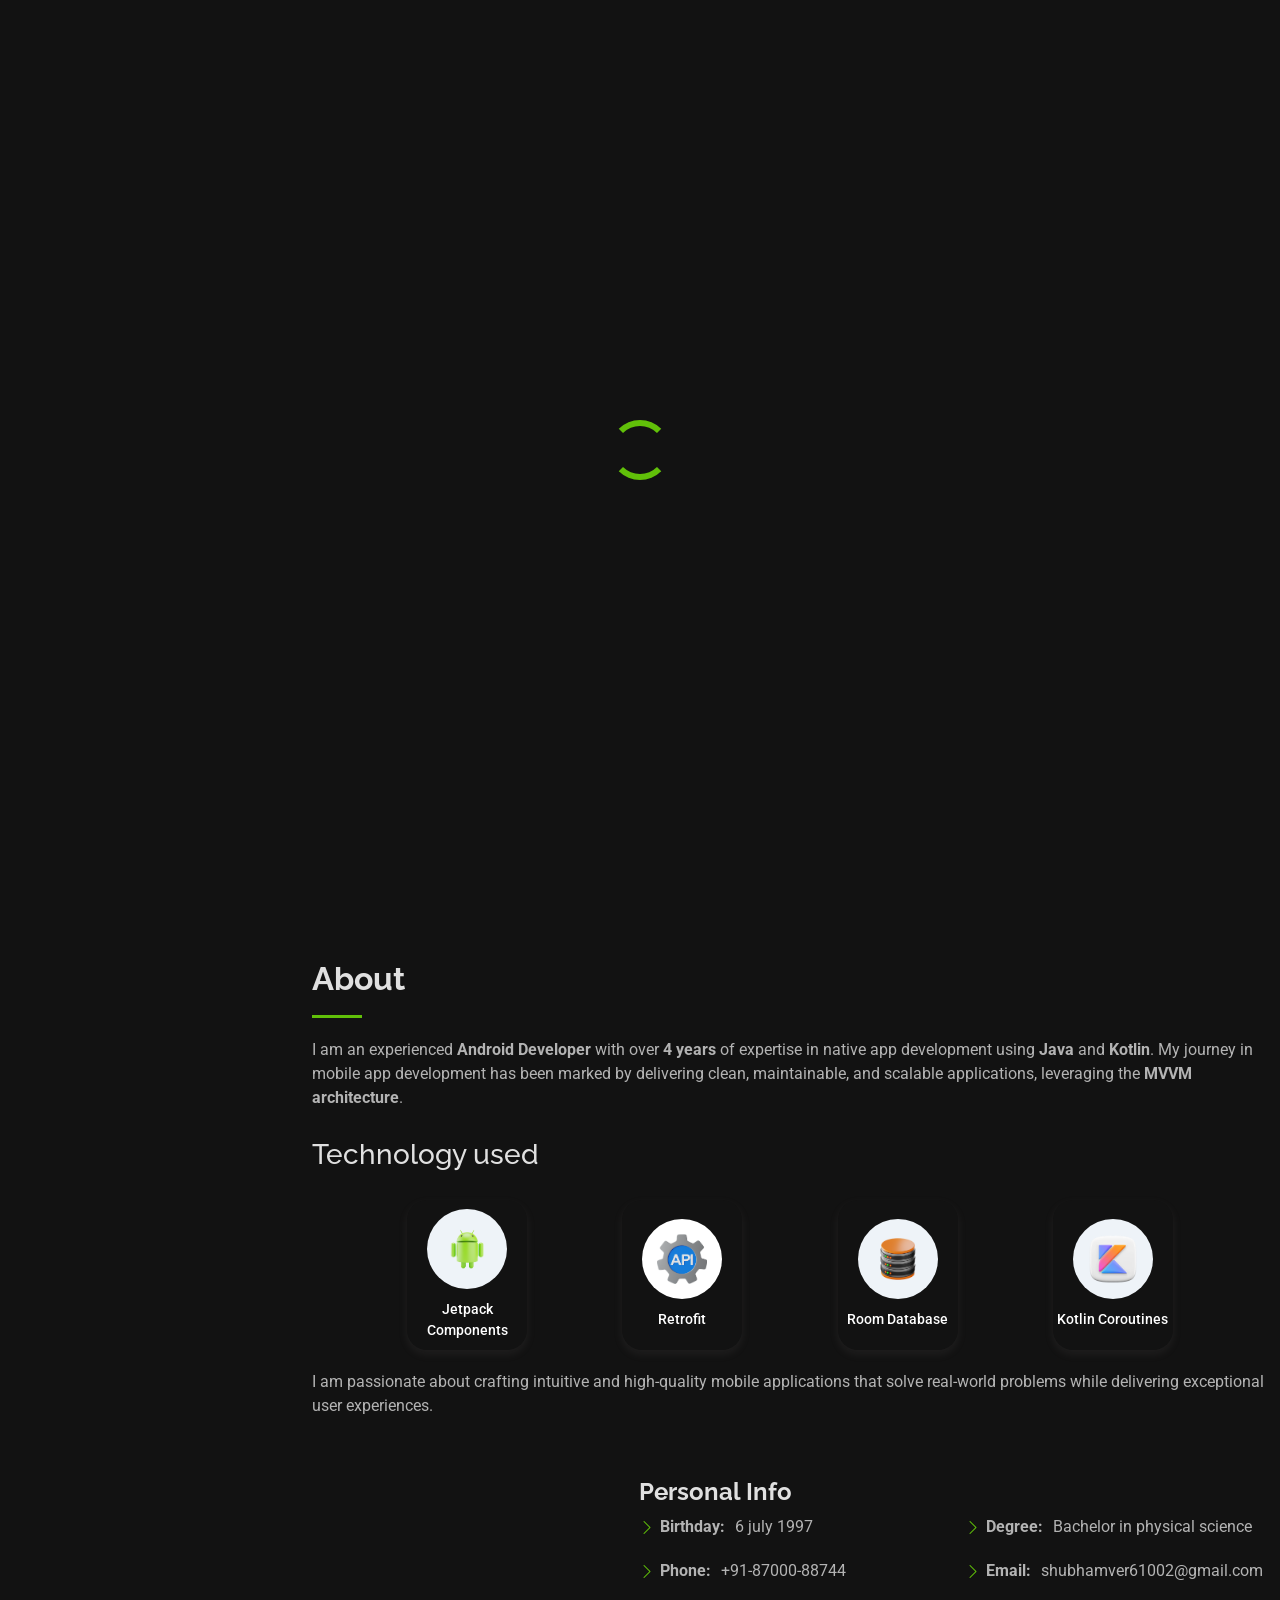
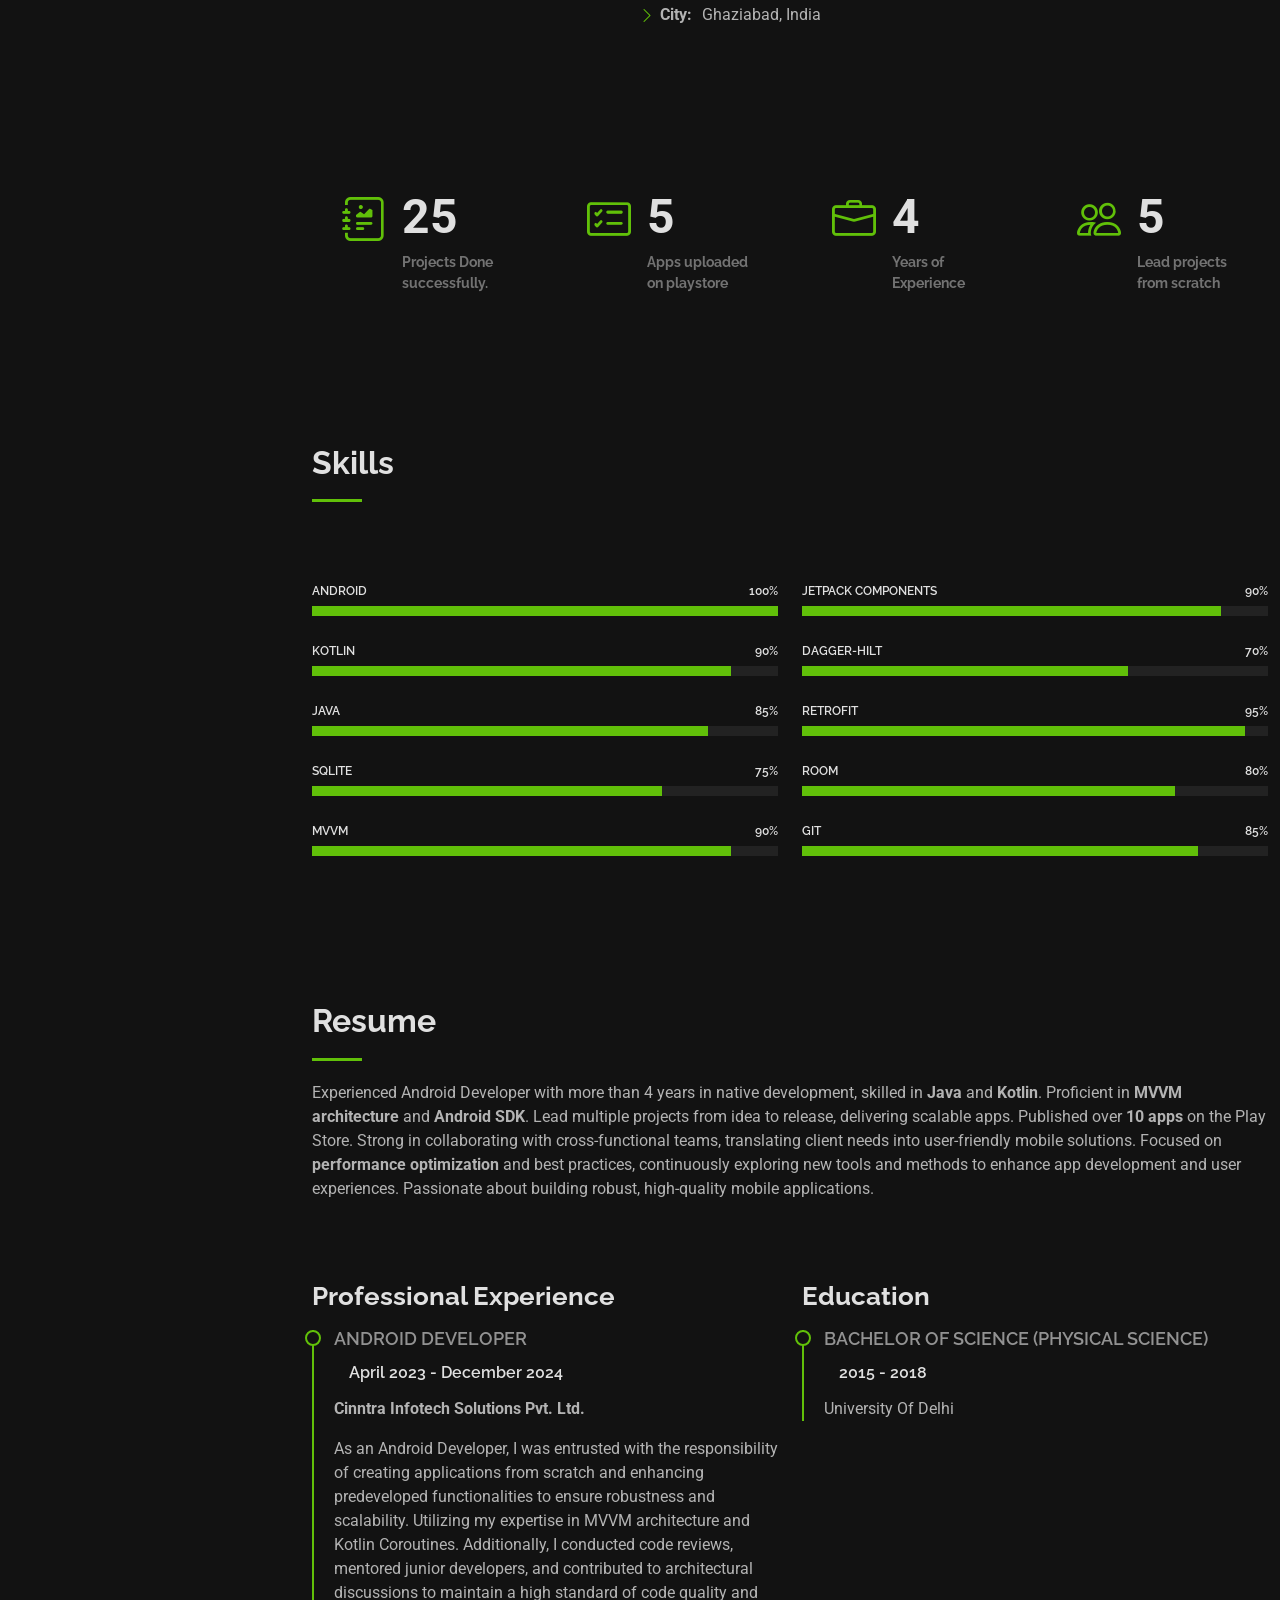
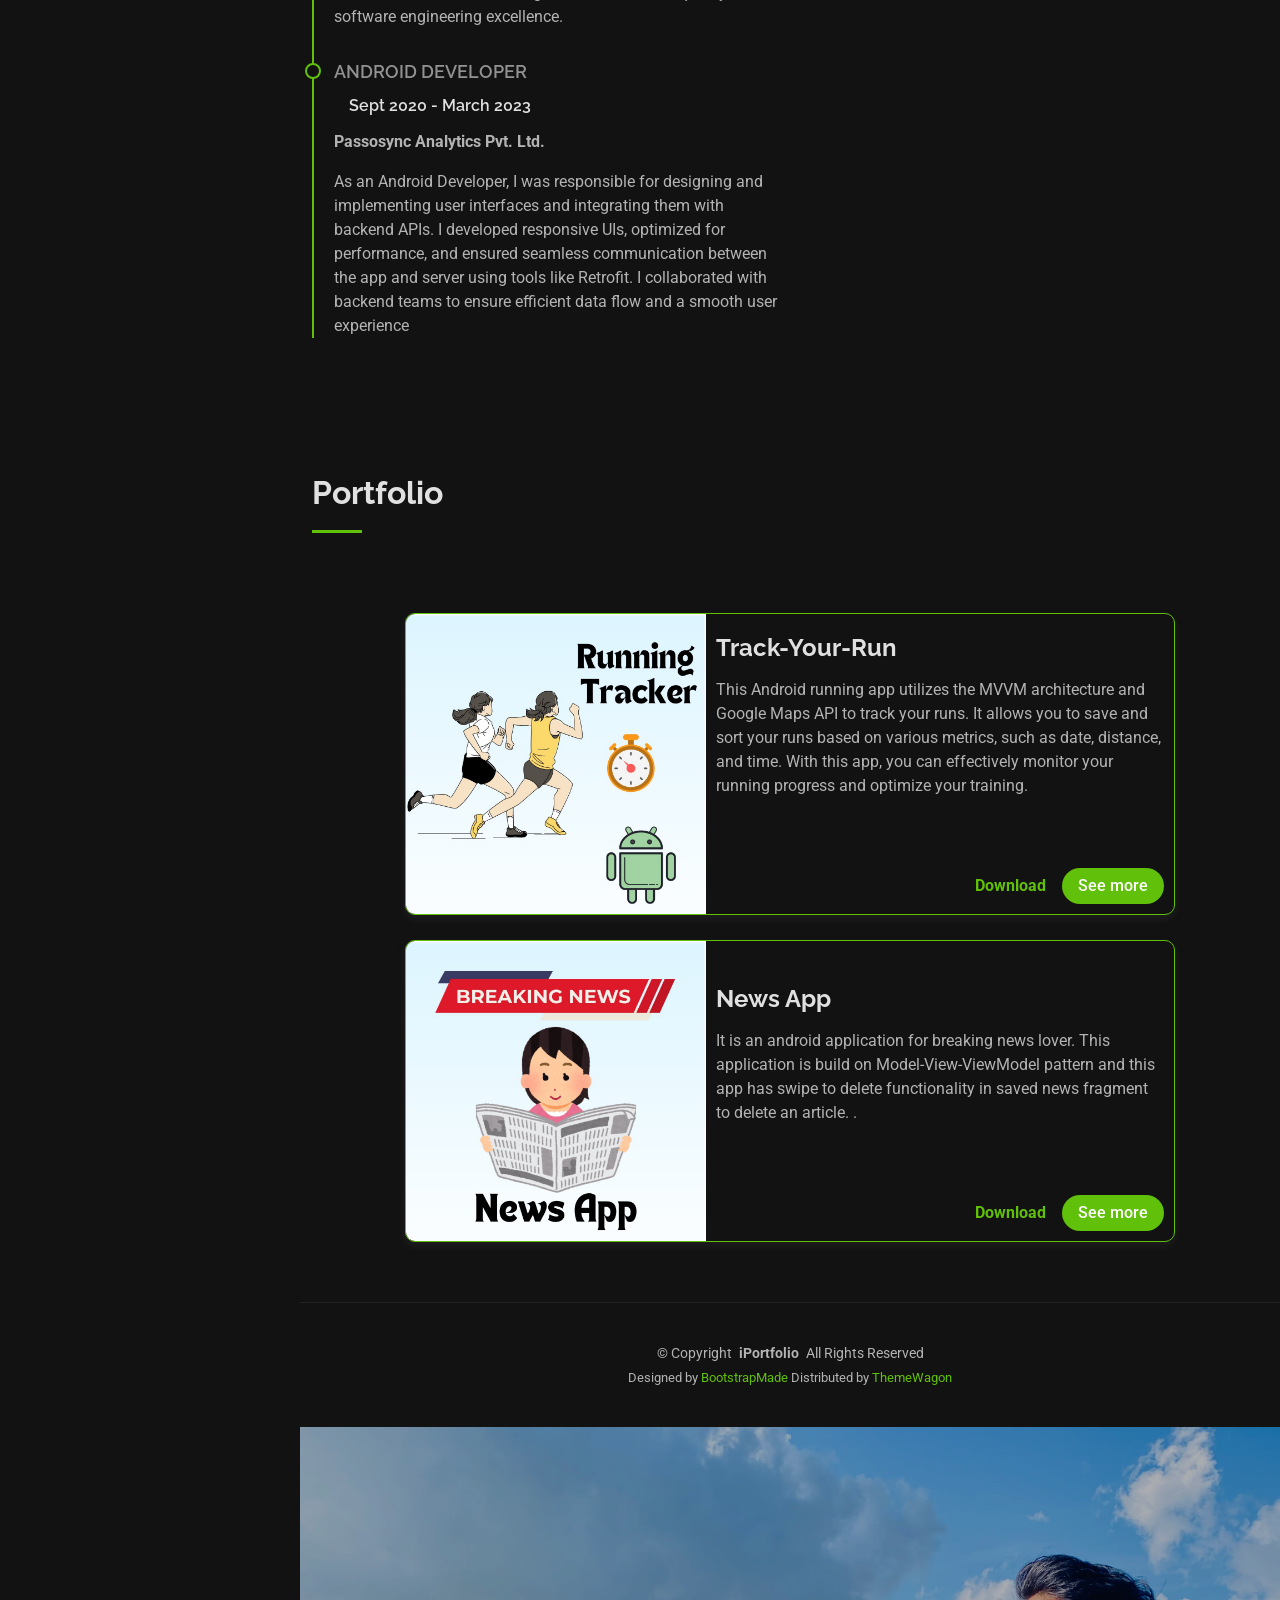
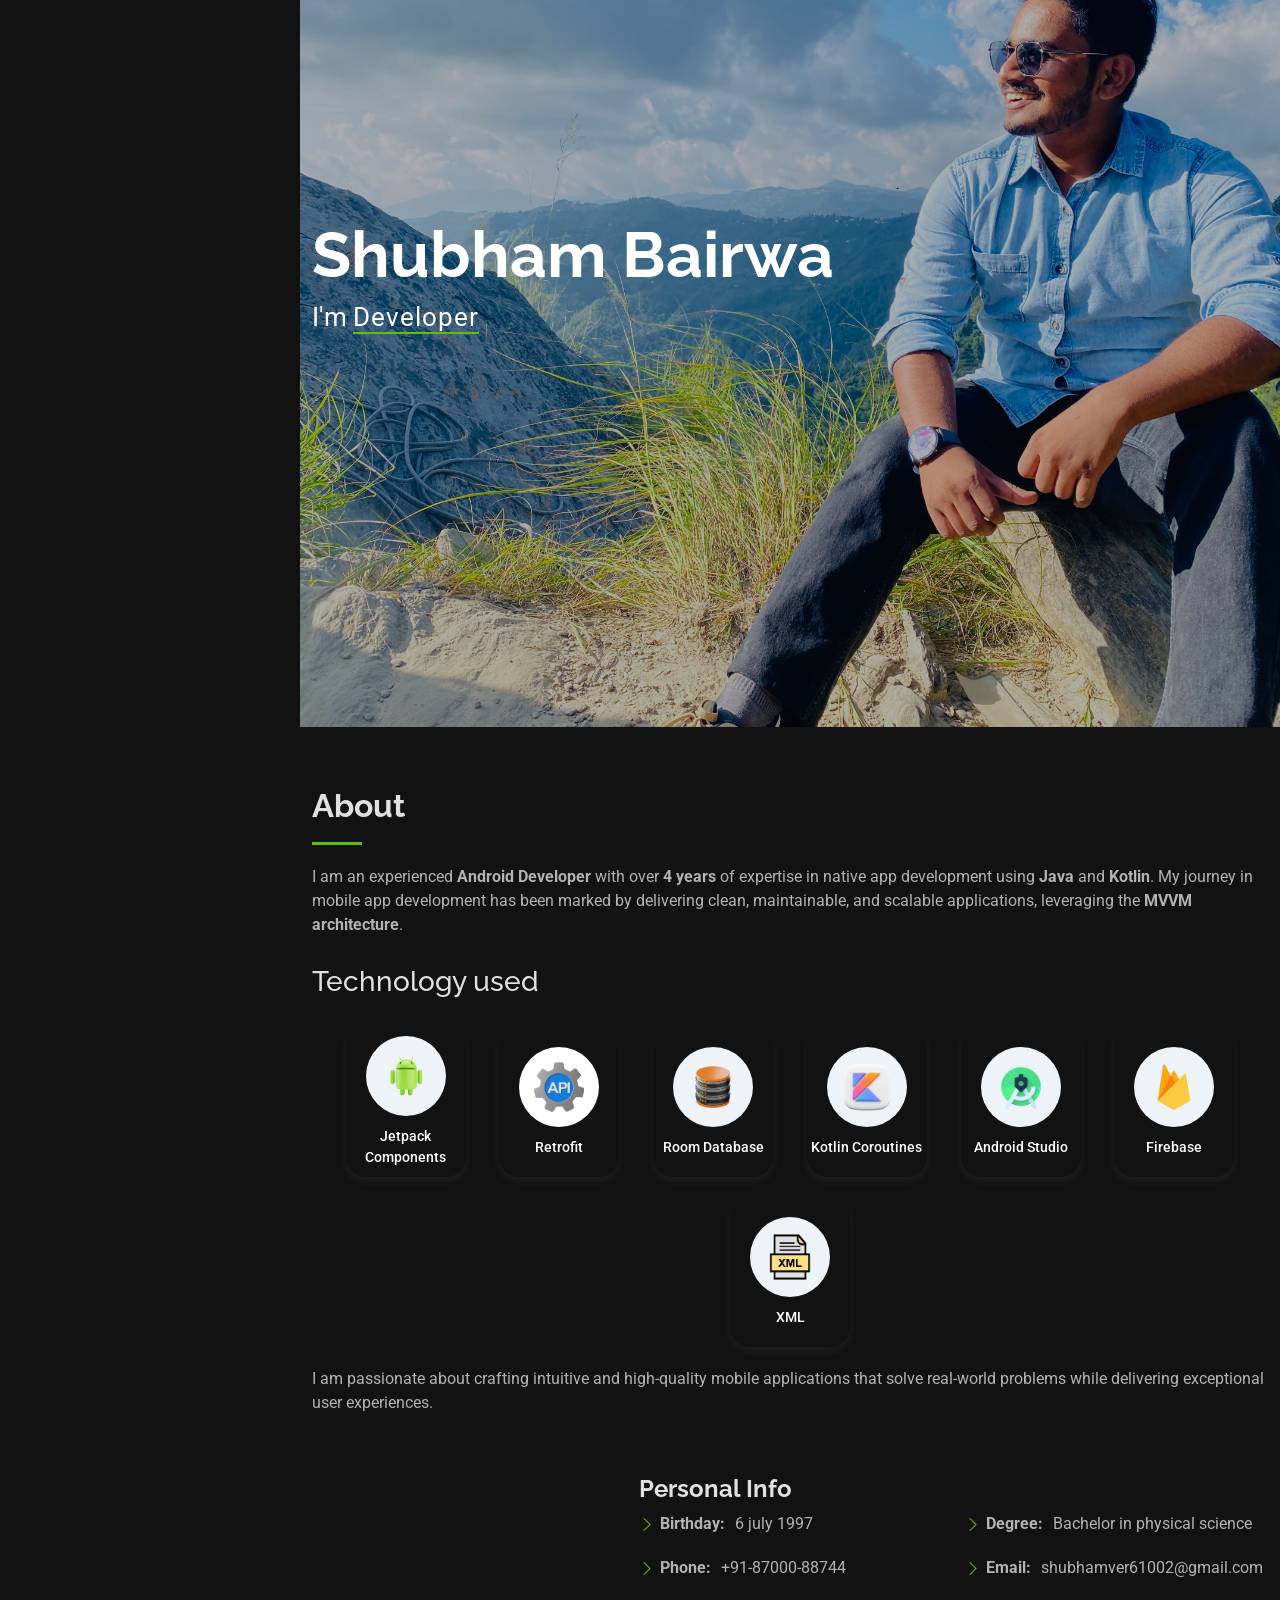
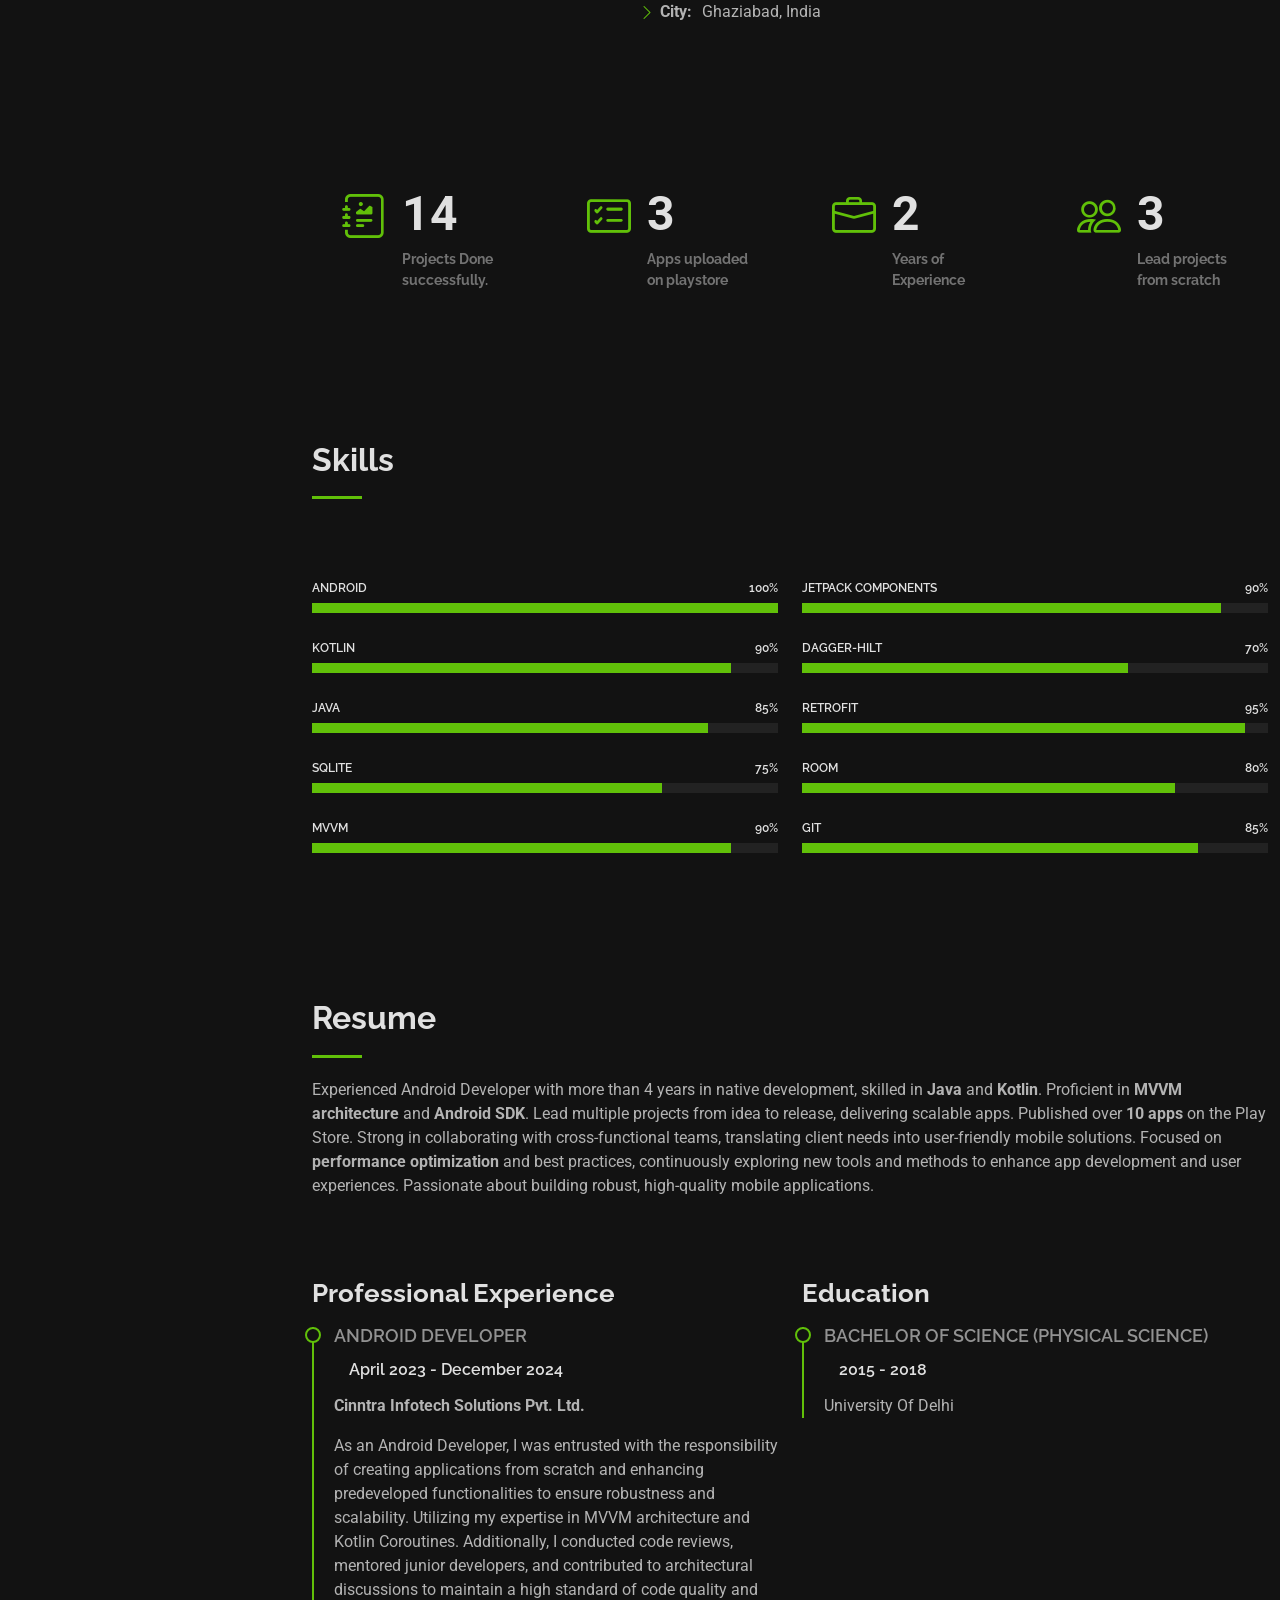
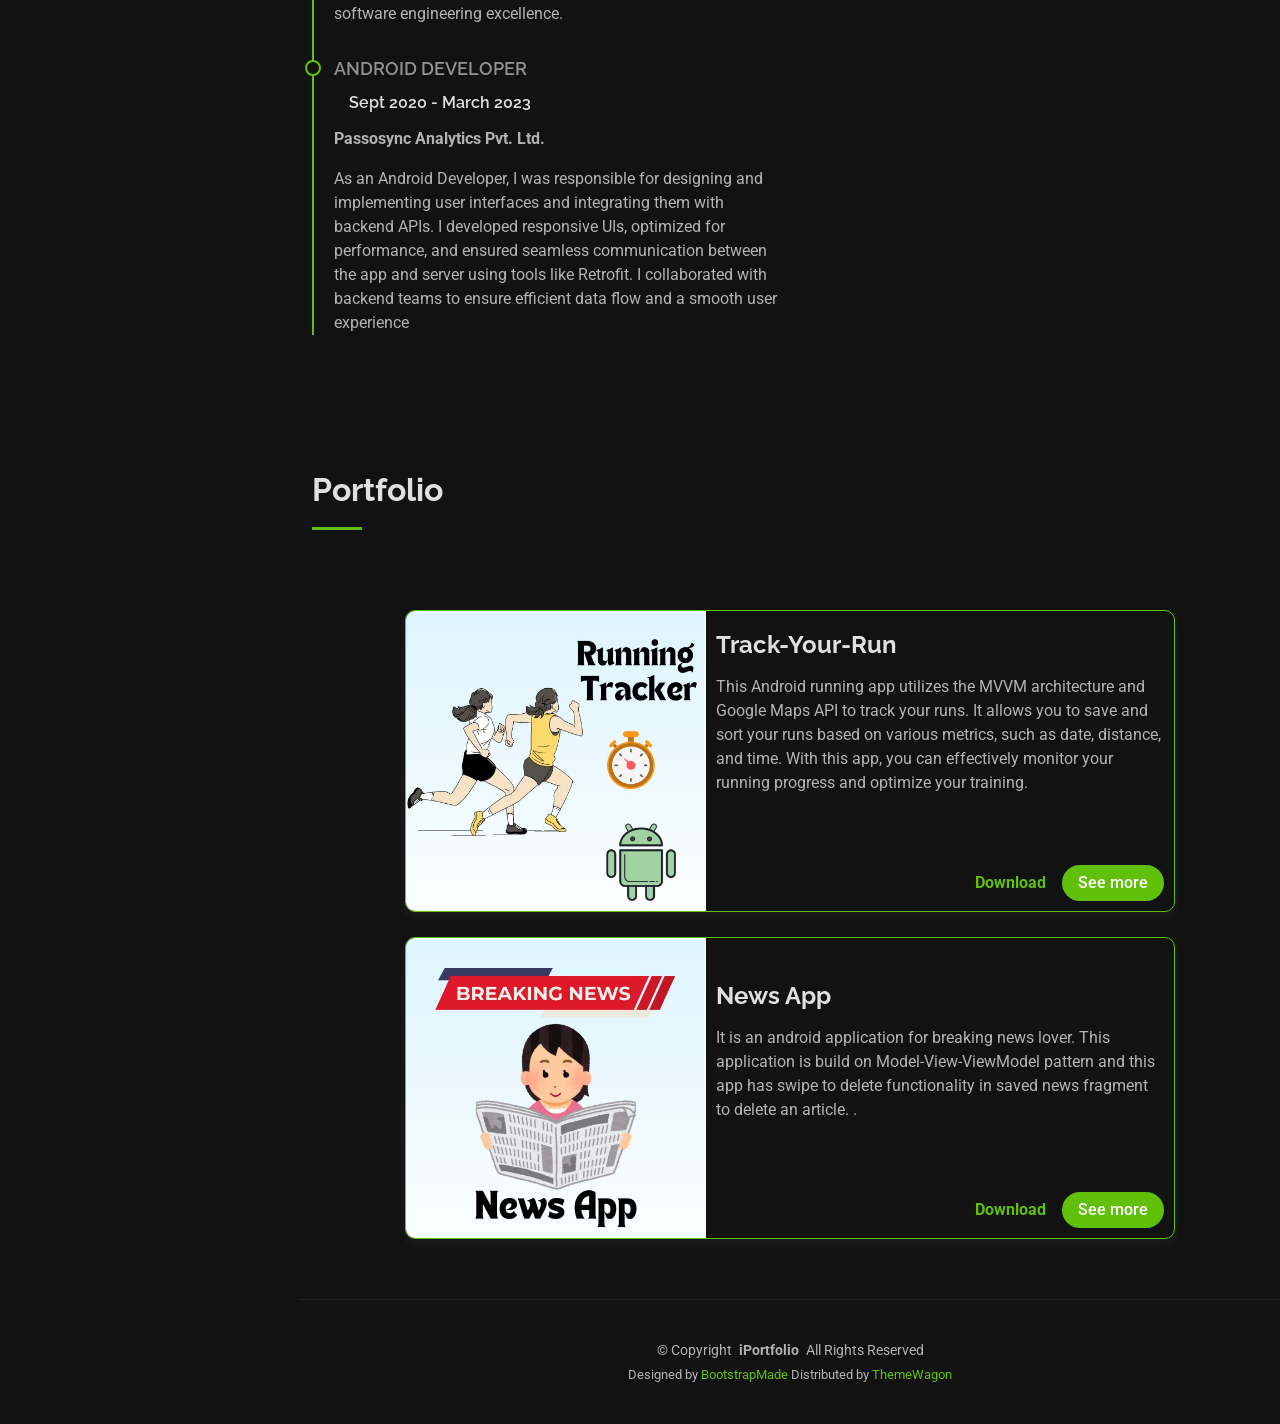
==== index.html @ c5e3d054 "Merge branch 'master' of https://github.com/shubhbairwa/shubh_bairwa_portfolio" ====
<!DOCTYPE html>
<html lang="en">

<head>
  <meta charset="utf-8">
  <meta content="width=device-width, initial-scale=1.0" name="viewport">
  <title>Portfolio-shubhbairwa</title>
  <meta content="" name="description">
  <meta content="" name="keywords">

  <!-- Favicons -->
  <link href="assets/img/favicon.png" rel="icon">
  <link href="assets/img/apple-touch-icon.png" rel="apple-touch-icon">

  <!-- Fonts -->
  <link href="https://fonts.googleapis.com" rel="preconnect">
  <link href="https://fonts.gstatic.com" rel="preconnect" crossorigin>
  <link href="https://fonts.googleapis.com/css2?family=Roboto:ital,wght@0,100;0,300;0,400;0,500;0,700;0,900;1,100;1,300;1,400;1,500;1,700;1,900&family=Poppins:ital,wght@0,100;0,200;0,300;0,400;0,500;0,600;0,700;0,800;0,900;1,100;1,200;1,300;1,400;1,500;1,600;1,700;1,800;1,900&family=Raleway:ital,wght@0,100;0,200;0,300;0,400;0,500;0,600;0,700;0,800;0,900;1,100;1,200;1,300;1,400;1,500;1,600;1,700;1,800;1,900&display=swap" rel="stylesheet">
  <link rel="stylesheet" href="https://cdnjs.cloudflare.com/ajax/libs/font-awesome/6.7.2/css/all.min.css" integrity="sha512-Evv84Mr4kqVGRNSgIGL/F/aIDqQb7xQ2vcrdIwxfjThSH8CSR7PBEakCr51Ck+w+/U6swU2Im1vVX0SVk9ABhg==" crossorigin="anonymous" referrerpolicy="no-referrer" />
  <link rel="stylesheet" href="https://cdnjs.cloudflare.com/ajax/libs/remixicon/4.6.0/remixicon.css" integrity="sha512-kJlvECunwXftkPwyvHbclArO8wszgBGisiLeuDFwNM8ws+wKIw0sv1os3ClWZOcrEB2eRXULYUsm8OVRGJKwGA==" crossorigin="anonymous" referrerpolicy="no-referrer" />

  <!-- Vendor CSS Files -->
  <link href="assets/vendor/bootstrap/css/bootstrap.min.css" rel="stylesheet">
  <link href="assets/vendor/bootstrap-icons/bootstrap-icons.css" rel="stylesheet">
  <link href="assets/vendor/aos/aos.css" rel="stylesheet">
  <link href="assets/vendor/glightbox/css/glightbox.min.css" rel="stylesheet">
  <link href="assets/vendor/swiper/swiper-bundle.min.css" rel="stylesheet">

  <!-- Main CSS File -->
  <link href="assets/css/main.css" rel="stylesheet">

  <!-- =======================================================
  * Template Name: iPortfolio
  * Template URL: https://bootstrapmade.com/iportfolio-bootstrap-portfolio-websites-template/
  * Updated: Jun 29 2024 with Bootstrap v5.3.3
  * Author: BootstrapMade.com
  * License: https://bootstrapmade.com/license/
  ======================================================== -->
</head>

<body class="index-page">

  <header id="header" class="header dark-background d-flex flex-column">
    <i class="header-toggle d-xl-none bi bi-list"></i>

    <div class="profile-img">
      <img src="assets/img/my-profile-img.jpg" alt="" class="img-fluid rounded-circle">
    </div>

    <a href="index.html" class="logo d-flex align-items-center justify-content-center">
      <!-- Uncomment the line below if you also wish to use an image logo -->
      <!-- <img src="assets/img/logo.png" alt=""> -->
      <h1 class="sitename">Shubham Bairwa</h1>
    </a>

    <div class="social-links text-center">
    
      <a href="https://www.facebook.com/Bairwashubh/" target="_blank" class="facebook"><i class="bi bi-facebook"></i></a>
      <a href="https://www.instagram.com/bairwa_shubh/" target="_blank" class="instagram"><i class="bi bi-instagram"></i></a>
      <a href="https://github.com/shubhbairwa" target="_blank"><i class="bi bi-github"></i></a>
      <a href="https://www.linkedin.com/in/shubham-bairwa-0296b2171/" target="_blank" class="linkedin"><i class="bi bi-linkedin"></i></a>
    </div>

    <nav id="navmenu" class="navmenu">
      <ul>
        <li><a href="#hero" class="active"><i class="bi bi-house navicon"></i>Home</a></li>
        <li><a href="#about"><i class="bi bi-person navicon"></i> About</a></li>
        <li><a href="#resume"><i class="bi bi-file-earmark-text navicon"></i> Resume</a></li>
        <li><a href="#portfolio"><i class="bi bi-briefcase navicon"></i> Portfolio</a></li>
       
        <!-- <li><a href="#contact"><i class="bi bi-envelope navicon"></i> Contact</a></li> -->
      </ul>
    </nav>

  </header>

  <main class="main">

    <!-- Hero Section -->
    <section id="hero" class="hero section dark-background">

      <img src="assets/img/hero-bg.jpg" alt="" data-aos="fade-in" class="">

      <div class="container" data-aos="fade-up" data-aos-delay="100">
        <h2>Shubham Bairwa</h2>
         <p>I'm <span class="typed" data-typed-items="an Android Developer, a Content Creator">Developer</span><span class="typed-cursor typed-cursor--blink" aria-hidden="true"></span><span class="typed-cursor typed-cursor--blink" aria-hidden="true"></span></p>
      </div>

    </section>
    <!-- /Hero Section -->

    <!-- Download button -->
     <div id="download-btn">
      <button>
        <a href="./assets/file/shubham_bairwa .docx" download><i class="ri-file-download-line download-icon"></i>Download CV</a>
      </button>
     </div>
      <!-- /Download button -->
   
     
    <!-- About Section -->
    <section id="about" class="about section">

      <!-- Section Title -->
      <div class="container section-title" data-aos="fade-up">
        <h2>About</h2>
        <p>
          I am an experienced <strong>Android Developer</strong> with over <strong>4 years</strong> of expertise in native app development using <strong>Java</strong> and <strong>Kotlin</strong>. My journey in mobile app development has been marked by delivering clean, maintainable, and scalable applications, leveraging the <strong>MVVM architecture</strong>.
        </p>
        <!-- <p>
          Throughout my career, I have:
          <ul>
            <li>Worked on <strong>20+ projects</strong> and led multiple projects from concept to release.</li>
            <li>Published <strong>10+ apps</strong> on the Google Play Store.</li>
            <li>Focused on <strong>performance optimization</strong> and best practices like:
              <ul>
                <li><strong>Singleton Pattern</strong> and <strong>Factory Design Pattern</strong>.</li>
                <li><strong>Dependency Injection</strong> for modular and testable code.</li>
              </ul>
            </li>
          </ul>
        </p> -->
        <p>
          <h3>Technology used</h3>
          <div class="tech-container" >
            <div class="tech-card">
              <div class="tech-icon">
                <img src="./assets/img/android.png" alt="Technology Logo" />
              </div>
              <p>Jetpack Components</p>
              <!-- <p>ViewBinding, Navigation Component, and Dagger Hilt</p> -->
            </div>
            <div class="tech-card">
              <div class="tech-icon white-col">
                <img src="./assets/img/api.png" alt="Technology Logo" />
              </div>
              <p>Retrofit</p>
            </div>
            <div  class="tech-card">
              <div class="tech-icon ">
                <img src="./assets/img/database.png" alt="Technology Logo" />
              </div>
              <p>Room Database</p>
            </div>
            <div class="tech-card">
              <div class="tech-icon">
                <img src="./assets/img/kotlin.png" alt="Technology Logo" />
              </div>
              <p>Kotlin Coroutines</p>
            </div>
          </div>
          <!-- <ul>
            <li><strong>Jetpack Components</strong>: ViewBinding, Navigation Component, and Dagger Hilt.</li>
            <li><strong>Retrofit</strong>: For efficient network operations.</li>
            <li><strong>Room Database</strong> and <strong>SharedPreferences</strong>: For secure and reliable local data storage.</li>
            <li><strong>Kotlin Coroutines</strong>: For asynchronous programming, ensuring smooth and responsive user experiences.</li>
          </ul> -->
        </p>
        <p>
          I am passionate about crafting intuitive and high-quality mobile applications that solve real-world problems while delivering exceptional user experiences.
        </p>
      </div>
      <!-- End Section Title -->

      <div class="container" data-aos="fade-up" data-aos-delay="100">

        <div class="row gy-4 justify-content-center">
          <div class="col-lg-4">
            <img src="assets/img/close-up-image-programer-working-his-desk-office.jpg" class="img-fluid" alt="">
          </div>
          <div class="col-lg-8 content">
            <h2>Personal Info</h2>
            
            <div class="row">
              <div class="col-lg-6">
                <ul>
                  <li><i class="bi bi-chevron-right"></i> <strong>Birthday:</strong> <span>6 july 1997</span></li>
                  <li><i class="bi bi-chevron-right"></i> <strong>Phone:</strong> <span>+91-87000-88744</span></li>
                  <li><i class="bi bi-chevron-right"></i> <strong>City:</strong> <span>Ghaziabad, India</span></li>
                </ul>
              </div>
              <div class="col-lg-6">
                <ul>
                  <li><i class="bi bi-chevron-right"></i> <strong>Degree:</strong> <span>Bachelor in physical science</span></li>
                  <li><i class="bi bi-chevron-right"></i> <strong>Email:</strong> <span>shubhamver61002@gmail.com</span></li>
                </ul>
              </div>
            </div>
            
          </div>
        </div>

      </div>

    </section>
    <!-- /About Section -->

    <!-- Stats Section -->
    <section id="stats" class="stats section">

      <div class="container" data-aos="fade-up" data-aos-delay="100">

        <div class="row gy-4">

          <div class="col-lg-3 col-md-6">
            <div class="stats-item">
              <i class="bi bi-journal-richtext"></i>
              <span data-purecounter-start="0" data-purecounter-end="25" data-purecounter-duration="1" class="purecounter"></span>
              <p><strong>Projects Done successfully.</strong> <span> </span></p>
            </div>
          </div><!-- End Stats Item -->

          <div class="col-lg-3 col-md-6">
            <div class="stats-item">
              <i class="bi bi-card-checklist"></i>
              <span data-purecounter-start="0" data-purecounter-end="5" data-purecounter-duration="1" class="purecounter"></span>
              <p><strong>Apps uploaded on playstore</strong> <span></span></p>
            </div>
          </div><!-- End Stats Item -->

          <div class="col-lg-3 col-md-6">
            <div class="stats-item">
              <i class="bi bi-briefcase"></i>
              <span data-purecounter-start="0" data-purecounter-end="4" data-purecounter-duration="1" class="purecounter"></span>
              <p><strong>Years of Experience</strong> <span></span></p>
            </div>
          </div><!-- End Stats Item -->

          <div class="col-lg-3 col-md-6">
            <div class="stats-item">
              <i class="bi bi-people"></i>
              <span data-purecounter-start="0" data-purecounter-end="5" data-purecounter-duration="1" class="purecounter"></span>
              <p><strong>Lead projects from scratch</strong> <span></span></p>
            </div>
          </div><!-- End Stats Item -->

        </div>

      </div>

    </section>
    <!-- /Stats Section -->

    <!-- Skills Section -->
    <section id="skills" class="skills section light-background">

      <!-- Section Title -->
      <div class="container section-title" data-aos="fade-up">
        <h2>Skills</h2>
      </div><!-- End Section Title -->

      <div class="container" data-aos="fade-up" data-aos-delay="100">

        <div class="row skills-content skills-animation">

          <div class="col-lg-6">
            <div class="progress">
              <span class="skill"><span>Android</span> <i class="val">100%</i></span>
              <div class="progress-bar-wrap">
                <div class="progress-bar" role="progressbar" aria-valuenow="100" aria-valuemin="0" aria-valuemax="100"></div>
              </div>
            </div><!-- End Skills Item -->

            <div class="progress">
              <span class="skill"><span>Kotlin</span> <i class="val">90%</i></span>
              <div class="progress-bar-wrap">
                <div class="progress-bar" role="progressbar" aria-valuenow="90" aria-valuemin="0" aria-valuemax="100"></div>
              </div>
            </div><!-- End Skills Item -->

            <div class="progress">
              <span class="skill"><span>Java</span> <i class="val">85%</i></span>
              <div class="progress-bar-wrap">
                <div class="progress-bar" role="progressbar" aria-valuenow="85" aria-valuemin="0" aria-valuemax="100"></div>
              </div>
            </div><!-- End Skills Item -->
            <div class="progress">
              <span class="skill"><span>SQLIte</span> <i class="val">75%</i></span>
              <div class="progress-bar-wrap">
                <div class="progress-bar" role="progressbar" aria-valuenow="75" aria-valuemin="0" aria-valuemax="100"></div>
              </div>
            </div><!-- End Skills Item -->
            <div class="progress">
              <span class="skill"><span>MVVM</span> <i class="val">90%</i></span>
              <div class="progress-bar-wrap">
                <div class="progress-bar" role="progressbar" aria-valuenow="90" aria-valuemin="0" aria-valuemax="100"></div>
              </div>
            </div><!-- End Skills Item -->


          </div>

          <div class="col-lg-6">

           

            

            <div class="progress">
              <span class="skill"><span>Jetpack Components</span> <i class="val">90%</i></span>
              <div class="progress-bar-wrap">
                <div class="progress-bar" role="progressbar" aria-valuenow="90" aria-valuemin="0" aria-valuemax="100"></div>
              </div>
            </div>

            <div class="progress">
              <span class="skill"><span>Dagger-Hilt</span> <i class="val">70%</i></span>
              <div class="progress-bar-wrap">
                <div class="progress-bar" role="progressbar" aria-valuenow="70" aria-valuemin="0" aria-valuemax="100"></div>
              </div>
            </div>

            <div class="progress">
              <span class="skill"><span>Retrofit</span> <i class="val">95%</i></span>
              <div class="progress-bar-wrap">
                <div class="progress-bar" role="progressbar" aria-valuenow="95" aria-valuemin="0" aria-valuemax="100"></div>
              </div>
            </div>
            <div class="progress">
              <span class="skill"><span>Room</span> <i class="val">80%</i></span>
              <div class="progress-bar-wrap">
                <div class="progress-bar" role="progressbar" aria-valuenow="80" aria-valuemin="0" aria-valuemax="100"></div>
              </div>
            </div>

            <div class="progress">
              <span class="skill"><span>Git</span> <i class="val">85%</i></span>
              <div class="progress-bar-wrap">
                <div class="progress-bar" role="progressbar" aria-valuenow="85" aria-valuemin="0" aria-valuemax="100"></div>
              </div>
            </div>
            
            
            <!-- End Skills Item -->

          </div>

        </div>

      </div>

    </section>
    <!-- /Skills Section -->

    <!-- Resume Section -->
    <section id="resume" class="resume section">

      <!-- Section Title -->
      <div class="container section-title" data-aos="fade-up">
          <h2>Resume</h2>
        <p>
          Experienced Android Developer with more than 4 years in native development, skilled in <strong>Java</strong> and <strong>Kotlin</strong>. Proficient in <strong>MVVM architecture</strong> and <strong>Android SDK</strong>. Lead multiple projects from idea to release, delivering scalable apps. Published over <strong>10 apps</strong> on the Play Store. Strong in collaborating with cross-functional teams, translating client needs into user-friendly mobile solutions. Focused on <strong>performance optimization</strong> and best practices, continuously exploring new tools and methods to enhance app development and user experiences. Passionate about building robust, high-quality mobile applications.
        </p>
        
      </div><!-- End Section Title -->

      <div class="container">

        <div class="row">

          

          <div class="col-lg-6" data-aos="fade-up" data-aos-delay="200">
            <h3 class="resume-title">Professional Experience</h3>
            <div class="resume-item">
              <h4>Android Developer</h4>
              <h5>April 2023 - December 2024</h5>
              <p><strong>Cinntra Infotech Solutions Pvt. Ltd.</strong></p>
            
              <p>As an Android Developer, I was entrusted with the responsibility of creating applications from scratch and enhancing predeveloped functionalities to ensure robustness and scalability. Utilizing my expertise in MVVM architecture and Kotlin Coroutines. Additionally, I conducted code reviews, mentored junior developers, and contributed to architectural discussions to maintain a high standard of code quality and software engineering excellence.</p>
            </div><!-- Edn Resume Item -->

            <div class="resume-item">
              <h4>Android Developer</h4>
              <h5>Sept 2020 - March 2023</h5>
              <p><strong>Passosync Analytics Pvt. Ltd.</strong></p>
<p>As an Android Developer, I was responsible for designing and implementing user interfaces and integrating them with backend APIs. I developed responsive UIs, optimized for performance, and ensured seamless communication between the app and server using tools like Retrofit. I collaborated with backend teams to ensure efficient data flow and a smooth user experience</p>              
            </div><!-- Edn Resume Item -->

          </div>
          <div class="col-lg-6" data-aos="fade-up" data-aos-delay="100">
            <!-- <h3 class="resume-title">Sumary</h3>

            <div class="resume-item pb-0">
              <h4>Brandon Johnson</h4>
              <p><em>Innovative and deadline-driven Graphic Designer with 3+ years of experience designing and developing user-centered digital/print marketing material from initial concept to final, polished deliverable.</em></p>
              <ul>
                <li>Portland par 127,Orlando, FL</li>
                <li>(123) 456-7891</li>
                <li>alice.barkley@example.com</li>
              </ul>
            </div>Edn Resume Item -->

            <h3 class="resume-title">Education</h3>
            <!-- <div class="resume-item">
              <h4>Master of Fine Arts &amp; Graphic Design</h4>
              <h5>2015 - 2016</h5>
              <p><em>Rochester Institute of Technology, Rochester, NY</em></p>
              <p>Qui deserunt veniam. Et sed aliquam labore tempore sed quisquam iusto autem sit. Ea vero voluptatum qui ut dignissimos deleniti nerada porti sand markend</p>
            </div>Edn Resume Item -->

            <div class="resume-item">
              <h4>Bachelor of Science (physical science)</h4>
              <h5>2015 - 2018</h5>
              <p>University Of Delhi</p>
            </div><!-- Edn Resume Item -->

          </div>

        </div>

      </div>

    </section>
    <!-- /Resume Section -->

    <!-- Portfolio Section -->
    <section id="portfolio" class="portfolio section light-background">
      <div class="container section-title" data-aos="fade-up">
        <h2>Portfolio</h2>
      </div>

      <div class="portfolio-container">
        
      <div class="portfolio-card">
        <div class="image-wrapper">
          <img src="./assets/img/runningtracker.jpg" alt="Person is running">
        </div>
        <div class="content-wrapper">
          <h4>Track-Your-Run</h4>
          <p>This Android running app utilizes the MVVM architecture and Google Maps API to track your runs. It allows you to save and sort your runs based on various metrics, such as date, distance, and time. With this app, you can effectively monitor your running progress and optimize your training.</p>
          <div class="button-wrapper">
            <button><a href="./assets/APK/trackyourrun.apk" >Download</a></button>
            <button><a href="https://github.com/shubhbairwa/Track-Your-Run" target="_blank">See more</a></button>
          </div>
        </div>
      </div>

      <div class="portfolio-card">
        <div class="image-wrapper">
          <img src="./assets/img/breakingnews.jpg" alt="Person is running">
        </div>
        <div class="content-wrapper">
          <h4>News App</h4>
          <p>It is an android application for breaking news lover. This application is build on Model-View-ViewModel pattern and this app has swipe to delete functionality in saved news fragment to delete an article.            .</p>
          <div class="button-wrapper">
            <button><a href="">Download</a></button>
            <button><a href="https://github.com/shubhbairwa/News-Application" target="_blank">See more</a></button>
          </div>
          
        </div>
      </div>


      </div>
      

     
    </section>

        

      <!-- Section Title -->
      <!-- <div class="container section-title" data-aos="fade-up">
        <h2>Portfolio</h2>
        <p>Magnam dolores commodi suscipit. Necessitatibus eius consequatur ex aliquid fuga eum quidem. Sit sint consectetur velit. Quisquam quos quisquam cupiditate. Et nemo qui impedit suscipit alias ea. Quia fugiat sit in iste officiis commodi quidem hic quas.</p>
      </div> -->
      
      <!-- End Section Title -->


    
    
    <!-- /Portfolio Section -->

    <!-- Services Section -->


    

  

    
    <!-- /Contact Section -->

  </main>

  <footer id="footer" class="footer position-relative light-background">

    <div class="container">
      <div class="copyright text-center ">
        <p>© <span>Copyright</span> <strong class="px-1 sitename">iPortfolio</strong> <span>All Rights Reserved</span></p>
      </div>
      <div class="credits">
        <!-- All the links in the footer should remain intact. -->
        <!-- You can delete the links only if you've purchased the pro version. -->
        <!-- Licensing information: https://bootstrapmade.com/license/ -->
        <!-- Purchase the pro version with working PHP/AJAX contact form: [buy-url] -->
        Designed by <a href="https://bootstrapmade.com/">BootstrapMade</a> Distributed by <a href="https://themewagon.com">ThemeWagon</a>
      </div>
    </div>

  </footer>

  <!-- Scroll Top -->
  <a href="#" id="scroll-top" class="scroll-top d-flex align-items-center justify-content-center"><i class="bi bi-arrow-up-short"></i></a>

  <!-- Preloader -->
  <div id="preloader"></div>

  <!-- Vendor JS Files -->
  <script src="assets/vendor/bootstrap/js/bootstrap.bundle.min.js"></script>
  <script src="assets/vendor/php-email-form/validate.js"></script>
  <script src="assets/vendor/aos/aos.js"></script>
  <script src="assets/vendor/typed.js/typed.umd.js"></script>
  <script src="assets/vendor/purecounter/purecounter_vanilla.js"></script>
  <script src="assets/vendor/waypoints/noframework.waypoints.js"></script>
  <script src="assets/vendor/glightbox/js/glightbox.min.js"></script>
  <script src="assets/vendor/imagesloaded/imagesloaded.pkgd.min.js"></script>
  <script src="assets/vendor/isotope-layout/isotope.pkgd.min.js"></script>
  <script src="assets/vendor/swiper/swiper-bundle.min.js"></script>

  <!-- Main JS File -->
  <script src="assets/js/main.js"></script>

</body>

</html>
<!DOCTYPE html>
<html lang="en">

<head>
  <meta charset="utf-8">
  <meta content="width=device-width, initial-scale=1.0" name="viewport">
  <title>Portfolio-shubhbairwa</title>
  <meta content="" name="description">
  <meta content="" name="keywords">

  <!-- Favicons -->
  <link href="assets/img/favicon.png" rel="icon">
  <link href="assets/img/apple-touch-icon.png" rel="apple-touch-icon">

  <!-- Fonts -->
  <link href="https://fonts.googleapis.com" rel="preconnect">
  <link href="https://fonts.gstatic.com" rel="preconnect" crossorigin>
  <link href="https://fonts.googleapis.com/css2?family=Roboto:ital,wght@0,100;0,300;0,400;0,500;0,700;0,900;1,100;1,300;1,400;1,500;1,700;1,900&family=Poppins:ital,wght@0,100;0,200;0,300;0,400;0,500;0,600;0,700;0,800;0,900;1,100;1,200;1,300;1,400;1,500;1,600;1,700;1,800;1,900&family=Raleway:ital,wght@0,100;0,200;0,300;0,400;0,500;0,600;0,700;0,800;0,900;1,100;1,200;1,300;1,400;1,500;1,600;1,700;1,800;1,900&display=swap" rel="stylesheet">
  <link rel="stylesheet" href="https://cdnjs.cloudflare.com/ajax/libs/font-awesome/6.7.2/css/all.min.css" integrity="sha512-Evv84Mr4kqVGRNSgIGL/F/aIDqQb7xQ2vcrdIwxfjThSH8CSR7PBEakCr51Ck+w+/U6swU2Im1vVX0SVk9ABhg==" crossorigin="anonymous" referrerpolicy="no-referrer" />
  <link rel="stylesheet" href="https://cdnjs.cloudflare.com/ajax/libs/remixicon/4.6.0/remixicon.css" integrity="sha512-kJlvECunwXftkPwyvHbclArO8wszgBGisiLeuDFwNM8ws+wKIw0sv1os3ClWZOcrEB2eRXULYUsm8OVRGJKwGA==" crossorigin="anonymous" referrerpolicy="no-referrer" />

  <!-- Vendor CSS Files -->
  <link href="assets/vendor/bootstrap/css/bootstrap.min.css" rel="stylesheet">
  <link href="assets/vendor/bootstrap-icons/bootstrap-icons.css" rel="stylesheet">
  <link href="assets/vendor/aos/aos.css" rel="stylesheet">
  <link href="assets/vendor/glightbox/css/glightbox.min.css" rel="stylesheet">
  <link href="assets/vendor/swiper/swiper-bundle.min.css" rel="stylesheet">

  <!-- Main CSS File -->
  <link href="assets/css/main.css" rel="stylesheet">

  <!-- =======================================================
  * Template Name: iPortfolio
  * Template URL: https://bootstrapmade.com/iportfolio-bootstrap-portfolio-websites-template/
  * Updated: Jun 29 2024 with Bootstrap v5.3.3
  * Author: BootstrapMade.com
  * License: https://bootstrapmade.com/license/
  ======================================================== -->
</head>

<body class="index-page">

  <header id="header" class="header dark-background d-flex flex-column">
    <i class="header-toggle d-xl-none bi bi-list"></i>

    <div class="profile-img">
      <img src="assets/img/my-profile-img.jpg" alt="" class="img-fluid rounded-circle">
    </div>

    <a href="index.html" class="logo d-flex align-items-center justify-content-center">
      <!-- Uncomment the line below if you also wish to use an image logo -->
      <!-- <img src="assets/img/logo.png" alt=""> -->
      <h1 class="sitename">Shubham Bairwa</h1>
    </a>

    <div class="social-links text-center">
    
      <a href="https://www.facebook.com/Bairwashubh/" target="_blank" class="facebook"><i class="bi bi-facebook"></i></a>
      <a href="https://www.instagram.com/bairwa_shubh/" target="_blank" class="instagram"><i class="bi bi-instagram"></i></a>
      <a href="https://github.com/shubhbairwa" target="_blank"><i class="bi bi-github"></i></a>
      <a href="https://www.linkedin.com/in/shubham-bairwa-0296b2171/" target="_blank" class="linkedin"><i class="bi bi-linkedin"></i></a>
    </div>

    <nav id="navmenu" class="navmenu">
      <ul>
        <li><a href="#hero" class="active"><i class="bi bi-house navicon"></i>Home</a></li>
        <li><a href="#about"><i class="bi bi-person navicon"></i> About</a></li>
        <li><a href="#resume"><i class="bi bi-file-earmark-text navicon"></i> Resume</a></li>
        <li><a href="#portfolio"><i class="bi bi-briefcase navicon"></i> Portfolio</a></li>
       
        <!-- <li><a href="#contact"><i class="bi bi-envelope navicon"></i> Contact</a></li> -->
      </ul>
    </nav>

  </header>

  <main class="main">

    <!-- Hero Section -->
    <section id="hero" class="hero section dark-background">

      <img src="assets/img/hero-bg.jpg" alt="" data-aos="fade-in" class="">

      <div class="container" data-aos="fade-up" data-aos-delay="100">
        <h2>Shubham Bairwa</h2>
         <p>I'm <span class="typed" data-typed-items="an Android Developer, a Content Creator">Developer</span><span class="typed-cursor typed-cursor--blink" aria-hidden="true"></span><span class="typed-cursor typed-cursor--blink" aria-hidden="true"></span></p>
      </div>

    </section>
    <!-- /Hero Section -->

    <!-- Download button -->
     <div id="download-btn">
      <button>
        <a href="./assets/file/shubham_bairwa .docx" download><i class="ri-file-download-line download-icon"></i>Download CV</a>
      </button>
     </div>
      <!-- /Download button -->
   
     
    <!-- About Section -->
    <section id="about" class="about section">

      <!-- Section Title -->
      <div class="container section-title" data-aos="fade-up">
        <h2>About</h2>
        <p>
          I am an experienced <strong>Android Developer</strong> with over <strong>4 years</strong> of expertise in native app development using <strong>Java</strong> and <strong>Kotlin</strong>. My journey in mobile app development has been marked by delivering clean, maintainable, and scalable applications, leveraging the <strong>MVVM architecture</strong>.
        </p>
        <!-- <p>
          Throughout my career, I have:
          <ul>
            <li>Worked on <strong>20+ projects</strong> and led multiple projects from concept to release.</li>
            <li>Published <strong>10+ apps</strong> on the Google Play Store.</li>
            <li>Focused on <strong>performance optimization</strong> and best practices like:
              <ul>
                <li><strong>Singleton Pattern</strong> and <strong>Factory Design Pattern</strong>.</li>
                <li><strong>Dependency Injection</strong> for modular and testable code.</li>
              </ul>
            </li>
          </ul>
        </p> -->
        <p>
          <h3>Technology used</h3>
          <div class="tech-container" >
            <div class="tech-card">
              <div class="tech-icon">
                <img src="./assets/img/android.png" alt="Technology Logo" />
              </div>
              <p>Jetpack Components</p>
              <!-- <p>ViewBinding, Navigation Component, and Dagger Hilt</p> -->
            </div>
            <div class="tech-card">
              <div class="tech-icon white-col">
                <img src="./assets/img/api.png" alt="Technology Logo" />
              </div>
              <p>Retrofit</p>
            </div>
            <div  class="tech-card">
              <div class="tech-icon ">
                <img src="./assets/img/database.png" alt="Technology Logo" />
              </div>
              <p>Room Database</p>
            </div>
            <div class="tech-card">
              <div class="tech-icon">
                <img src="./assets/img/kotlin.png" alt="Technology Logo" />
              </div>
              <p>Kotlin Coroutines</p>
            </div>
            <div class="tech-card">
              <div class="tech-icon">
                <img src="./assets/img/android-studio-logo.png" alt="Technology Logo" />
              </div>
              <p>Android Studio</p>
            </div>
            <div class="tech-card">
              <div class="tech-icon">
                <img src="./assets/img/firebase-logo.png" alt="Technology Logo" />
              </div>
              <p>Firebase</p>
            </div>
            <div class="tech-card">
              <div class="tech-icon">
                <img src="./assets/img/xml-logo.png" alt="Technology Logo" />
              </div>
              <p> XML </p>
            </div>
          </div>
          <!-- <ul>
            <li><strong>Jetpack Components</strong>: ViewBinding, Navigation Component, and Dagger Hilt.</li>
            <li><strong>Retrofit</strong>: For efficient network operations.</li>
            <li><strong>Room Database</strong> and <strong>SharedPreferences</strong>: For secure and reliable local data storage.</li>
            <li><strong>Kotlin Coroutines</strong>: For asynchronous programming, ensuring smooth and responsive user experiences.</li>
          </ul> -->
        </p>
        <p>
          I am passionate about crafting intuitive and high-quality mobile applications that solve real-world problems while delivering exceptional user experiences.
        </p>
      </div>
      <!-- End Section Title -->

      <div class="container" data-aos="fade-up" data-aos-delay="100">

        <div class="row gy-4 justify-content-center">
          <div class="col-lg-4">
            <img src="assets/img/close-up-image-programer-working-his-desk-office.jpg" class="img-fluid" alt="">
          </div>
          <div class="col-lg-8 content">
            <h2>Personal Info</h2>
            
            <div class="row">
              <div class="col-lg-6">
                <ul>
                  <li><i class="bi bi-chevron-right"></i> <strong>Birthday:</strong> <span>6 july 1997</span></li>
                  <li><i class="bi bi-chevron-right"></i> <strong>Phone:</strong> <span>+91-87000-88744</span></li>
                  <li><i class="bi bi-chevron-right"></i> <strong>City:</strong> <span>Ghaziabad, India</span></li>
                </ul>
              </div>
              <div class="col-lg-6">
                <ul>
                  <li><i class="bi bi-chevron-right"></i> <strong>Degree:</strong> <span>Bachelor in physical science</span></li>
                  <li><i class="bi bi-chevron-right"></i> <strong>Email:</strong> <span>shubhamver61002@gmail.com</span></li>
                </ul>
              </div>
            </div>
            
          </div>
        </div>

      </div>

    </section>
    <!-- /About Section -->

    <!-- Stats Section -->
    <section id="stats" class="stats section">

      <div class="container" data-aos="fade-up" data-aos-delay="100">

        <div class="row gy-4">

          <div class="col-lg-3 col-md-6">
            <div class="stats-item">
              <i class="bi bi-journal-richtext"></i>
              <span data-purecounter-start="0" data-purecounter-end="25" data-purecounter-duration="1" class="purecounter"></span>
              <p><strong>Projects Done successfully.</strong> <span> </span></p>
            </div>
          </div><!-- End Stats Item -->

          <div class="col-lg-3 col-md-6">
            <div class="stats-item">
              <i class="bi bi-card-checklist"></i>
              <span data-purecounter-start="0" data-purecounter-end="5" data-purecounter-duration="1" class="purecounter"></span>
              <p><strong>Apps uploaded on playstore</strong> <span></span></p>
            </div>
          </div><!-- End Stats Item -->

          <div class="col-lg-3 col-md-6">
            <div class="stats-item">
              <i class="bi bi-briefcase"></i>
              <span data-purecounter-start="0" data-purecounter-end="4" data-purecounter-duration="1" class="purecounter"></span>
              <p><strong>Years of Experience</strong> <span></span></p>
            </div>
          </div><!-- End Stats Item -->

          <div class="col-lg-3 col-md-6">
            <div class="stats-item">
              <i class="bi bi-people"></i>
              <span data-purecounter-start="0" data-purecounter-end="5" data-purecounter-duration="1" class="purecounter"></span>
              <p><strong>Lead projects from scratch</strong> <span></span></p>
            </div>
          </div><!-- End Stats Item -->

        </div>

      </div>

    </section>
    <!-- /Stats Section -->

    <!-- Skills Section -->
    <section id="skills" class="skills section light-background">

      <!-- Section Title -->
      <div class="container section-title" data-aos="fade-up">
        <h2>Skills</h2>
      </div><!-- End Section Title -->

      <div class="container" data-aos="fade-up" data-aos-delay="100">

        <div class="row skills-content skills-animation">

          <div class="col-lg-6">
            <div class="progress">
              <span class="skill"><span>Android</span> <i class="val">100%</i></span>
              <div class="progress-bar-wrap">
                <div class="progress-bar" role="progressbar" aria-valuenow="100" aria-valuemin="0" aria-valuemax="100"></div>
              </div>
            </div><!-- End Skills Item -->

            <div class="progress">
              <span class="skill"><span>Kotlin</span> <i class="val">90%</i></span>
              <div class="progress-bar-wrap">
                <div class="progress-bar" role="progressbar" aria-valuenow="90" aria-valuemin="0" aria-valuemax="100"></div>
              </div>
            </div><!-- End Skills Item -->

            <div class="progress">
              <span class="skill"><span>Java</span> <i class="val">85%</i></span>
              <div class="progress-bar-wrap">
                <div class="progress-bar" role="progressbar" aria-valuenow="85" aria-valuemin="0" aria-valuemax="100"></div>
              </div>
            </div><!-- End Skills Item -->
            <div class="progress">
              <span class="skill"><span>SQLIte</span> <i class="val">75%</i></span>
              <div class="progress-bar-wrap">
                <div class="progress-bar" role="progressbar" aria-valuenow="75" aria-valuemin="0" aria-valuemax="100"></div>
              </div>
            </div><!-- End Skills Item -->
            <div class="progress">
              <span class="skill"><span>MVVM</span> <i class="val">90%</i></span>
              <div class="progress-bar-wrap">
                <div class="progress-bar" role="progressbar" aria-valuenow="90" aria-valuemin="0" aria-valuemax="100"></div>
              </div>
            </div><!-- End Skills Item -->


          </div>

          <div class="col-lg-6">

           

            

            <div class="progress">
              <span class="skill"><span>Jetpack Components</span> <i class="val">90%</i></span>
              <div class="progress-bar-wrap">
                <div class="progress-bar" role="progressbar" aria-valuenow="90" aria-valuemin="0" aria-valuemax="100"></div>
              </div>
            </div>

            <div class="progress">
              <span class="skill"><span>Dagger-Hilt</span> <i class="val">70%</i></span>
              <div class="progress-bar-wrap">
                <div class="progress-bar" role="progressbar" aria-valuenow="70" aria-valuemin="0" aria-valuemax="100"></div>
              </div>
            </div>

            <div class="progress">
              <span class="skill"><span>Retrofit</span> <i class="val">95%</i></span>
              <div class="progress-bar-wrap">
                <div class="progress-bar" role="progressbar" aria-valuenow="95" aria-valuemin="0" aria-valuemax="100"></div>
              </div>
            </div>
            <div class="progress">
              <span class="skill"><span>Room</span> <i class="val">80%</i></span>
              <div class="progress-bar-wrap">
                <div class="progress-bar" role="progressbar" aria-valuenow="80" aria-valuemin="0" aria-valuemax="100"></div>
              </div>
            </div>

            <div class="progress">
              <span class="skill"><span>Git</span> <i class="val">85%</i></span>
              <div class="progress-bar-wrap">
                <div class="progress-bar" role="progressbar" aria-valuenow="85" aria-valuemin="0" aria-valuemax="100"></div>
              </div>
            </div>
            
            
            <!-- End Skills Item -->

          </div>

        </div>

      </div>

    </section>
    <!-- /Skills Section -->

    <!-- Resume Section -->
    <section id="resume" class="resume section">

      <!-- Section Title -->
      <div class="container section-title" data-aos="fade-up">
          <h2>Resume</h2>
        <p>
          Experienced Android Developer with more than 4 years in native development, skilled in <strong>Java</strong> and <strong>Kotlin</strong>. Proficient in <strong>MVVM architecture</strong> and <strong>Android SDK</strong>. Lead multiple projects from idea to release, delivering scalable apps. Published over <strong>10 apps</strong> on the Play Store. Strong in collaborating with cross-functional teams, translating client needs into user-friendly mobile solutions. Focused on <strong>performance optimization</strong> and best practices, continuously exploring new tools and methods to enhance app development and user experiences. Passionate about building robust, high-quality mobile applications.
        </p>
        
      </div><!-- End Section Title -->

      <div class="container">

        <div class="row">

          

          <div class="col-lg-6" data-aos="fade-up" data-aos-delay="200">
            <h3 class="resume-title">Professional Experience</h3>
            <div class="resume-item">
              <h4>Android Developer</h4>
              <h5>April 2023 - December 2024</h5>
              <p><strong>Cinntra Infotech Solutions Pvt. Ltd.</strong></p>
            
              <p>As an Android Developer, I was entrusted with the responsibility of creating applications from scratch and enhancing predeveloped functionalities to ensure robustness and scalability. Utilizing my expertise in MVVM architecture and Kotlin Coroutines. Additionally, I conducted code reviews, mentored junior developers, and contributed to architectural discussions to maintain a high standard of code quality and software engineering excellence.</p>
            </div><!-- Edn Resume Item -->

            <div class="resume-item">
              <h4>Android Developer</h4>
              <h5>Sept 2020 - March 2023</h5>
              <p><strong>Passosync Analytics Pvt. Ltd.</strong></p>
<p>As an Android Developer, I was responsible for designing and implementing user interfaces and integrating them with backend APIs. I developed responsive UIs, optimized for performance, and ensured seamless communication between the app and server using tools like Retrofit. I collaborated with backend teams to ensure efficient data flow and a smooth user experience</p>              
            </div><!-- Edn Resume Item -->

          </div>
          <div class="col-lg-6" data-aos="fade-up" data-aos-delay="100">
            <!-- <h3 class="resume-title">Sumary</h3>

            <div class="resume-item pb-0">
              <h4>Brandon Johnson</h4>
              <p><em>Innovative and deadline-driven Graphic Designer with 3+ years of experience designing and developing user-centered digital/print marketing material from initial concept to final, polished deliverable.</em></p>
              <ul>
                <li>Portland par 127,Orlando, FL</li>
                <li>(123) 456-7891</li>
                <li>alice.barkley@example.com</li>
              </ul>
            </div>Edn Resume Item -->

            <h3 class="resume-title">Education</h3>
            <!-- <div class="resume-item">
              <h4>Master of Fine Arts &amp; Graphic Design</h4>
              <h5>2015 - 2016</h5>
              <p><em>Rochester Institute of Technology, Rochester, NY</em></p>
              <p>Qui deserunt veniam. Et sed aliquam labore tempore sed quisquam iusto autem sit. Ea vero voluptatum qui ut dignissimos deleniti nerada porti sand markend</p>
            </div>Edn Resume Item -->

            <div class="resume-item">
              <h4>Bachelor of Science (physical science)</h4>
              <h5>2015 - 2018</h5>
              <p>University Of Delhi</p>
            </div><!-- Edn Resume Item -->

          </div>

        </div>

      </div>

    </section>
    <!-- /Resume Section -->

    <!-- Portfolio Section -->
    <section id="portfolio" class="portfolio section light-background">
      <div class="container section-title" data-aos="fade-up">
        <h2>Portfolio</h2>
      </div>

      <div class="portfolio-container">
        
      <div class="portfolio-card">
        <div class="image-wrapper">
          <img src="./assets/img/runningtracker.jpg" alt="Person is running">
        </div>
        <div class="content-wrapper">
          <h4>Track-Your-Run</h4>
          <p>This Android running app utilizes the MVVM architecture and Google Maps API to track your runs. It allows you to save and sort your runs based on various metrics, such as date, distance, and time. With this app, you can effectively monitor your running progress and optimize your training.</p>
          <div class="button-wrapper">
            <button><a href="./assets/APK/trackyourrun.apk" >Download</a></button>
            <button><a href="https://github.com/shubhbairwa/Track-Your-Run" target="_blank">See more</a></button>
          </div>
        </div>
      </div>

      <div class="portfolio-card">
        <div class="image-wrapper">
          <img src="./assets/img/breakingnews.jpg" alt="Person is running">
        </div>
        <div class="content-wrapper">
          <h4>News App</h4>
          <p>It is an android application for breaking news lover. This application is build on Model-View-ViewModel pattern and this app has swipe to delete functionality in saved news fragment to delete an article.            .</p>
          <div class="button-wrapper">
            <button><a href="">Download</a></button>
            <button><a href="https://github.com/shubhbairwa/News-Application" target="_blank">See more</a></button>
          </div>
          
        </div>
      </div>


      </div>
      

     
    </section>

        

      <!-- Section Title -->
      <!-- <div class="container section-title" data-aos="fade-up">
        <h2>Portfolio</h2>
        <p>Magnam dolores commodi suscipit. Necessitatibus eius consequatur ex aliquid fuga eum quidem. Sit sint consectetur velit. Quisquam quos quisquam cupiditate. Et nemo qui impedit suscipit alias ea. Quia fugiat sit in iste officiis commodi quidem hic quas.</p>
      </div> -->
      
      <!-- End Section Title -->


    
    
    <!-- /Portfolio Section -->

    <!-- Services Section -->


    

  

    
    <!-- /Contact Section -->

  </main>

  <footer id="footer" class="footer position-relative light-background">

    <div class="container">
      <div class="copyright text-center ">
        <p>© <span>Copyright</span> <strong class="px-1 sitename">iPortfolio</strong> <span>All Rights Reserved</span></p>
      </div>
      <div class="credits">
        <!-- All the links in the footer should remain intact. -->
        <!-- You can delete the links only if you've purchased the pro version. -->
        <!-- Licensing information: https://bootstrapmade.com/license/ -->
        <!-- Purchase the pro version with working PHP/AJAX contact form: [buy-url] -->
        Designed by <a href="https://bootstrapmade.com/">BootstrapMade</a> Distributed by <a href="https://themewagon.com">ThemeWagon</a>
      </div>
    </div>

  </footer>

  <!-- Scroll Top -->
  <a href="#" id="scroll-top" class="scroll-top d-flex align-items-center justify-content-center"><i class="bi bi-arrow-up-short"></i></a>

  <!-- Preloader -->
  <div id="preloader"></div>

  <!-- Vendor JS Files -->
  <script src="assets/vendor/bootstrap/js/bootstrap.bundle.min.js"></script>
  <script src="assets/vendor/php-email-form/validate.js"></script>
  <script src="assets/vendor/aos/aos.js"></script>
  <script src="assets/vendor/typed.js/typed.umd.js"></script>
  <script src="assets/vendor/purecounter/purecounter_vanilla.js"></script>
  <script src="assets/vendor/waypoints/noframework.waypoints.js"></script>
  <script src="assets/vendor/glightbox/js/glightbox.min.js"></script>
  <script src="assets/vendor/imagesloaded/imagesloaded.pkgd.min.js"></script>
  <script src="assets/vendor/isotope-layout/isotope.pkgd.min.js"></script>
  <script src="assets/vendor/swiper/swiper-bundle.min.js"></script>

  <!-- Main JS File -->
  <script src="assets/js/main.js"></script>

</body>

</html>
---- assets/css/main.css ----
/**
* Template Name: iPortfolio
* Template URL: https://bootstrapmade.com/iportfolio-bootstrap-portfolio-websites-template/
* Updated: Jun 29 2024 with Bootstrap v5.3.3
* Author: BootstrapMade.com
* License: https://bootstrapmade.com/license/
*/

/*--------------------------------------------------------------
# Font & Color Variables
# Help: https://bootstrapmade.com/color-system/
--------------------------------------------------------------*/
/* Fonts */
:root {
  --default-font: "Roboto", system-ui, -apple-system, "Segoe UI", Roboto,
    "Helvetica Neue", Arial, "Noto Sans", "Liberation Sans", sans-serif,
    "Apple Color Emoji", "Segoe UI Emoji", "Segoe UI Symbol", "Noto Color Emoji";
  --heading-font: "Raleway", sans-serif;
  --nav-font: "Poppins", sans-serif;
}

/* Global Colors - The following color variables are used throughout the website. Updating them here will change the color scheme of the entire website */
:root {
  --background-color: #121212; /* Deep dark background for the entire website */
  --default-color: #b3b3b3; /* Light gray for the majority of the text content */
  --heading-color: #e0e0e0; /* Light grayish white for headings and subheadings */
  --accent-color: #61c009; /* Bright green or a similar color for buttons, links, or interactive elements */
  --surface-color: #1e1e1e; /* Slightly lighter dark gray for boxed elements or cards */
  --contrast-color: #ffffff; /* Pure white for high contrast text */
}

/* Nav Menu Colors - The following color variables are used specifically for the navigation menu. They are separate from the global colors to allow for more customization options */
:root {
  --nav-color: #a8a9b4; /* The default color of the main navmenu links */
  --nav-hover-color: #ffffff; /* Applied to main navmenu links when they are hovered over or active */
  --nav-mobile-background-color: #040b14; /* Used as the background color for mobile navigation menu */
  --nav-dropdown-background-color: #040b14; /* Used as the background color for dropdown items that appear when hovering over primary navigation items */
  --nav-dropdown-color: #a8a9b4; /* Used for navigation links of the dropdown items in the navigation menu. */
  --nav-dropdown-hover-color: #ffffff; /* Similar to --nav-hover-color, this color is applied to dropdown navigation links when they are hovered over. */
}

/* Color Presets - These classes override global colors when applied to any section or element, providing reuse of the sam color scheme. */

.light-background {
  --background-color: #121212;
  --surface-color: #ffffff;
}

.dark-background {
  --background-color: #040b14;
  --default-color: #ffffff;
  --heading-color: #ffffff;
  --surface-color: #151f2b;
  --contrast-color: #ffffff;
}

/* Smooth scroll */
:root {
  scroll-behavior: smooth;
}

/*--------------------------------------------------------------
# General Styling & Shared Classes
--------------------------------------------------------------*/
body {
  color: var(--default-color);
  background-color: var(--background-color);
  font-family: var(--default-font);
}

a {
  color: var(--accent-color);
  text-decoration: none;
  transition: 0.3s;
}

a:hover {
  color: color-mix(in srgb, var(--accent-color), transparent 25%);
  text-decoration: none;
}

h1,
h2,
h3,
h4,
h5,
h6 {
  color: var(--heading-color);
  font-family: var(--heading-font);
}

/* PHP Email Form Messages
------------------------------*/
.php-email-form .error-message {
  display: none;
  background: #df1529;
  color: #ffffff;
  text-align: left;
  padding: 15px;
  margin-bottom: 24px;
  font-weight: 600;
}

.php-email-form .sent-message {
  display: none;
  color: #ffffff;
  background: #059652;
  text-align: center;
  padding: 15px;
  margin-bottom: 24px;
  font-weight: 600;
}

.php-email-form .loading {
  display: none;
  background: var(--surface-color);
  text-align: center;
  padding: 15px;
  margin-bottom: 24px;
}

.php-email-form .loading:before {
  content: "";
  display: inline-block;
  border-radius: 50%;
  width: 24px;
  height: 24px;
  margin: 0 10px -6px 0;
  border: 3px solid var(--accent-color);
  border-top-color: var(--surface-color);
  animation: php-email-form-loading 1s linear infinite;
}

@keyframes php-email-form-loading {
  0% {
    transform: rotate(0deg);
  }

  100% {
    transform: rotate(360deg);
  }
}

/*--------------------------------------------------------------
# Global Header
--------------------------------------------------------------*/
.header {
  color: var(--default-color);
  background-color: var(--background-color);
  position: fixed;
  top: 0;
  left: 0;
  bottom: 0;
  padding: 0 15px;
  width: 300px;
  transition: all ease-in-out 0.3s;
  overflow-y: auto;
  z-index: 997;
  border-right: 1px solid
    color-mix(in srgb, var(--default-color), transparent 90%);
}

.header .profile-img img {
  margin: 15px auto;
  display: block;
  width: 120px;
  border: 8px solid color-mix(in srgb, var(--default-color), transparent 85%);
}

.header .logo {
  line-height: 1;
  margin-bottom: 15px;
}

.header .logo img {
  max-height: 32px;
  margin-right: 8px;
}

.header .logo h1 {
  font-size: 24px;
  margin: 0;
  font-weight: 700;
  color: var(--heading-color);
}

.header .social-links {
  margin: 0 0 20px 0;
}

.header .social-links a {
  font-size: 16px;
  display: inline-flex;
  align-items: center;
  justify-content: center;
  background: color-mix(in srgb, var(--default-color), transparent 90%);
  color: var(--default-color);
  margin: 0 2px;
  border-radius: 50%;
  text-align: center;
  width: 40px;
  height: 40px;
  transition: 0.3s;
}

.header .social-links a:hover {
  color: var(--contrast-color);
  background: var(--accent-color);
}

@media (min-width: 1200px) {
  .header ~ main,
  .header ~ #footer {
    margin-left: 300px;
  }
}

@media (max-width: 1199px) {
  .header {
    left: -100%;
  }
}

.header.header-show {
  left: 0;
}

.header .header-toggle {
  color: var(--contrast-color);
  background-color: var(--accent-color);
  font-size: 22px;
  display: flex;
  align-items: center;
  justify-content: center;
  width: 40px;
  height: 40px;
  border-radius: 50%;
  cursor: pointer;
  position: fixed;
  top: 15px;
  right: 15px;
  z-index: 9999;
  transition: background-color 0.3s;
}

.header .header-toggle:hover {
  color: var(--contrast-color);
  background-color: color-mix(in srgb, var(--accent-color) 90%, white 15%);
}

/*--------------------------------------------------------------
# Navigation Menu
--------------------------------------------------------------*/
.mobile-nav-toggle {
  display: none;
}

.navmenu {
  padding: 0;
  z-index: 9997;
}

.navmenu ul {
  list-style: none;
  padding: 0 0 20px 0;
  margin: 0;
}

.navmenu a,
.navmenu a:focus {
  color: var(--nav-color);
  padding: 15px 10px;
  font-family: var(--nav-font);
  font-size: 16px;
  font-weight: 400;
  display: flex;
  align-items: center;
  white-space: nowrap;
  transition: 0.3s;
  width: 100%;
}

.navmenu a .navicon,
.navmenu a:focus .navicon {
  font-size: 20px;
  margin-right: 10px;
}

.navmenu a .toggle-dropdown,
.navmenu a:focus .toggle-dropdown {
  font-size: 12px;
  line-height: 0;
  margin-left: auto;
  width: 30px;
  height: 30px;
  display: flex;
  align-items: center;
  justify-content: center;
  border-radius: 50%;
  transition: 0.3s;
  flex-shrink: 0;
  background-color: color-mix(in srgb, var(--accent-color), transparent 90%);
}

.navmenu a .toggle-dropdown:hover,
.navmenu a:focus .toggle-dropdown:hover {
  background-color: var(--accent-color);
  color: var(--contrast-color);
}

.navmenu a:hover,
.navmenu .active,
.navmenu .active:focus {
  color: var(--nav-hover-color);
}

.navmenu a:hover .navicon,
.navmenu .active .navicon,
.navmenu .active:focus .navicon {
  color: var(--accent-color);
}

.navmenu .active .toggle-dropdown,
.navmenu .active:focus .toggle-dropdown {
  background-color: var(--accent-color);
  color: var(--contrast-color);
  transform: rotate(180deg);
}

.navmenu .dropdown {
  display: block;
}

.navmenu .dropdown a,
.navmenu .dropdown a:focus {
  color: --nav-dropdown-color;
}

.navmenu .dropdown a:hover,
.navmenu .dropdown .active,
.navmenu .dropdown .active:focus {
  color: var(--nav-dropdown-hover-color);
}

.navmenu .dropdown ul {
  position: static;
  display: none;
  z-index: 99;
  padding: 5px 10px;
  margin: 5px 10px;
  background-color: var(--nav-dropdown-background-color);
  border: 1px solid color-mix(in srgb, var(--default-color), transparent 90%);
  box-shadow: none;
  transition: all 0.5s ease-in-out;
}

.navmenu .dropdown ul ul {
  background-color: rgba(33, 37, 41, 0.1);
}

.navmenu .dropdown > .dropdown-active {
  display: block;
  background-color: rgba(33, 37, 41, 0.03);
}

/*--------------------------------------------------------------
# Global Footer
--------------------------------------------------------------*/
.footer {
  color: var(--default-color);
  background-color: var(--background-color);
  font-size: 14px;
  padding: 40px 0;
  position: relative;
  border-top: 1px solid
    color-mix(in srgb, var(--default-color), transparent 90%);
}

.footer .copyright p {
  margin-bottom: 0;
}

.footer .credits {
  margin-top: 4px;
  font-size: 13px;
  text-align: center;
}

/*--------------------------------------------------------------
# Preloader
--------------------------------------------------------------*/
#preloader {
  position: fixed;
  inset: 0;
  z-index: 999999;
  overflow: hidden;
  background: var(--background-color);
  transition: all 0.6s ease-out;
}

#preloader:before {
  content: "";
  position: fixed;
  top: calc(50% - 30px);
  left: calc(50% - 30px);
  border: 6px solid #ffffff;
  border-color: var(--accent-color) transparent var(--accent-color) transparent;
  border-radius: 50%;
  width: 60px;
  height: 60px;
  animation: animate-preloader 1.5s linear infinite;
}

@keyframes animate-preloader {
  0% {
    transform: rotate(0deg);
  }

  100% {
    transform: rotate(360deg);
  }
}

/*--------------------------------------------------------------
# Scroll Top Button
--------------------------------------------------------------*/
.scroll-top {
  position: fixed;
  visibility: hidden;
  opacity: 0;
  right: 15px;
  bottom: -15px;
  z-index: 99999;
  background-color: var(--accent-color);
  width: 44px;
  height: 44px;
  border-radius: 50px;
  transition: all 0.4s;
}

.scroll-top i {
  font-size: 24px;
  color: var(--contrast-color);
  line-height: 0;
}

.scroll-top:hover {
  background-color: color-mix(in srgb, var(--accent-color), transparent 20%);
  color: var(--contrast-color);
}

.scroll-top.active {
  visibility: visible;
  opacity: 1;
  bottom: 15px;
}

/*--------------------------------------------------------------
# Disable aos animation delay on mobile devices
--------------------------------------------------------------*/
@media screen and (max-width: 768px) {
  [data-aos-delay] {
    transition-delay: 0 !important;
  }
}

/*--------------------------------------------------------------
# Global Page Titles & Breadcrumbs
--------------------------------------------------------------*/
.page-title {
  color: var(--default-color);
  background-color: var(--background-color);
  padding: 25px 0;
  position: relative;
}

.page-title h1 {
  font-size: 24px;
  font-weight: 700;
}

.page-title .breadcrumbs ol {
  display: flex;
  flex-wrap: wrap;
  list-style: none;
  padding: 0;
  margin: 0;
  font-size: 14px;
  font-weight: 400;
}

.page-title .breadcrumbs ol li + li {
  padding-left: 10px;
}

.page-title .breadcrumbs ol li + li::before {
  content: "/";
  display: inline-block;
  padding-right: 10px;
  color: color-mix(in srgb, var(--default-color), transparent 70%);
}

/*--------------------------------------------------------------
# Global Sections
--------------------------------------------------------------*/
section,
.section {
  color: var(--default-color);
  background-color: var(--background-color);
  padding: 60px 0;
  overflow: clip;
}

/*--------------------------------------------------------------
# Global Section Titles
--------------------------------------------------------------*/
.section-title {
  padding-bottom: 60px;
  position: relative;
}

.section-title h2 {
  font-size: 32px;
  font-weight: 700;
  margin-bottom: 20px;
  padding-bottom: 20px;
  position: relative;
}

.section-title h2:after {
  content: "";
  position: absolute;
  display: block;
  width: 50px;
  height: 3px;
  background: var(--accent-color);
  left: 0;
  bottom: 0;
}

.section-title p {
  margin-bottom: 0;
}

/*--------------------------------------------------------------
# Hero Section
--------------------------------------------------------------*/
.hero {
  width: 100%;
  min-height: 100vh;
  position: relative;
  padding: 80px 0;
  display: flex;
  align-items: center;
  justify-content: center;
}

.hero img {
  position: absolute;
  inset: 0;
  display: block;
  width: 100%;
  height: 100%;
  object-fit: cover;
  z-index: 1;
}

.hero:before {
  content: "";
  background: color-mix(in srgb, var(--background-color), transparent 70%);
  position: absolute;
  inset: 0;
  z-index: 2;
}

.hero .container {
  position: relative;
  z-index: 3;
}

.hero h2 {
  margin: 0;
  font-size: 64px;
  font-weight: 700;
}

.hero p {
  margin: 5px 0 0 0;
  font-size: 26px;
}

.hero p span {
  letter-spacing: 1px;
  border-bottom: 2px solid var(--accent-color);
}

.hero .social-links {
  margin-top: 25px;
}

.hero .social-links a {
  font-size: 24px;
  display: inline-block;
  color: color-mix(in srgb, var(--default-color), transparent 50%);
  line-height: 1;
  margin-right: 20px;
  transition: 0.3s;
}

.hero .social-links a:hover {
  color: var(--accent-color);
}

@media (max-width: 768px) {
  .hero h2 {
    font-size: 32px;
  }

  .hero p {
    font-size: 20px;
  }
}

/*--------------------------------------------------------------
# Download button
--------------------------------------------------------------*/
#download-btn button {
  border: none;
  background-color: var(--accent-color);
  border-radius: 30px;
  padding: 6px 16px;
  text-align: center;
  transition: color 0.3s ease, transform 0.3s ease;
  cursor: pointer;
  position: fixed;
  bottom: 14px;
  right: 80px;
  z-index: 2;
}
#download-btn a {
  color: white;
  font-weight: 500;
  font-size: 20px;
  transition: color 0.3s ease;
}
#download-btn .download-icon {
  font-size: 24px;
  margin-right: 6px;
}
#download-btn button:hover {
  transform: scale(1.1);
}

#download-btn button:hover a {
  color: #000000;
}

/*--------------------------------------------------------------
# About Section
--------------------------------------------------------------*/

.about .content h2 {
  font-weight: 700;
  font-size: 24px;
}

.about .content ul {
  list-style: none;
  padding: 0;
}

.about .content ul li {
  margin-bottom: 20px;
  display: flex;
  align-items: center;
}

.about .content ul strong {
  margin-right: 10px;
}

.about .content ul i {
  font-size: 16px;
  margin-right: 5px;
  color: var(--accent-color);
  line-height: 0;
}
.tech-container {
  display: flex;
  flex-wrap: wrap;
  justify-content: space-evenly;
  gap: 20px;
  padding: 20px;
}
.tech-card {
  display: flex;
  flex-direction: column;
  align-items: center;
  justify-content: center;
  /* background: #fff; */
  border-radius: 20px;
  box-shadow: 0 4px 10px rgba(154, 145, 145, 0.1);
  width: 120px;
  height: 150px;
  text-align: center;
  transition: transform 0.3s, box-shadow 0.3s;
  /* border: 1px solid var(--accent-color); */
}
.tech-card:hover {
  transform: scale(1.1);
  box-shadow: 0 6px 15px rgba(232, 226, 226, 0.2);
}
.tech-icon {
  background: #eef3f8;
  border-radius: 50%;
  display: flex;
  justify-content: center;
  align-items: center;
  height: 80px;
  width: 80px;
  margin-bottom: 10px;
}
.tech-icon img {
  /* height: 50px; */
  width: 50px;
  object-fit: cover;
  object-position: 50% 50%;
}
.tech-card p {
  margin: 0;
  font-size: 14px;
  font-weight: 500;
  color: white;
}
.tech-card .white-col {
  background-color: white;
}
.tech-card .black-col {
  background-color: black;
}
.section-title h3 {
  margin-top: 28px;
}
/*--------------------------------------------------------------
# Stats Section
--------------------------------------------------------------*/
.stats .stats-item {
  padding: 30px;
  width: 100%;
}

.stats .stats-item i {
  color: var(--accent-color);
  display: block;
  font-size: 44px;
  float: left;
  line-height: 0;
}

.stats .stats-item .purecounter {
  color: var(--heading-color);
  font-size: 48px;
  line-height: 40px;
  display: block;
  font-weight: 700;
  margin-left: 60px;
}

.stats .stats-item p {
  color: color-mix(in srgb, var(--default-color), transparent 40%);
  padding: 15px 0 0 0;
  margin: 0 0 0 60px;
  font-family: var(--heading-font);
  font-size: 14px;
}

/*--------------------------------------------------------------
# Skills Section
--------------------------------------------------------------*/
.skills .progress {
  height: 60px;
  display: block;
  background: none;
  border-radius: 0;
}

.skills .progress .skill {
  color: var(--heading-color);
  padding: 0;
  margin: 0 0 6px 0;
  text-transform: uppercase;
  display: block;
  font-weight: 600;
  font-family: var(--heading-font);
}

.skills .progress .skill .val {
  float: right;
  font-style: normal;
}

.skills .progress-bar-wrap {
  background: color-mix(in srgb, var(--default-color), transparent 90%);
  height: 10px;
}

.skills .progress-bar {
  width: 1px;
  height: 10px;
  transition: 0.9s;
  background-color: var(--accent-color);
}

/*--------------------------------------------------------------
# Resume Section
--------------------------------------------------------------*/
.resume .resume-title {
  color: var(--heading-color);
  font-size: 26px;
  font-weight: 700;
  margin-top: 20px;
  margin-bottom: 20px;
  position: relative;
}

.resume .resume-item {
  padding: 0 0 20px 20px;
  margin-top: -2px;
  border-left: 2px solid var(--accent-color);
  position: relative;
}

.resume .resume-item h4 {
  line-height: 18px;
  font-size: 18px;
  font-weight: 600;
  text-transform: uppercase;
  color: color-mix(in srgb, var(--default-color), transparent 20%);
  margin-bottom: 10px;
}

.resume .resume-item h5 {
  font-size: 16px;
  padding: 5px 15px;
  display: inline-block;
  font-weight: 600;
  margin-bottom: 10px;
}

.resume .resume-item ul {
  padding-left: 20px;
}

.resume .resume-item ul li {
  padding-bottom: 10px;
}

.resume .resume-item:last-child {
  padding-bottom: 0;
}

.resume .resume-item::before {
  content: "";
  position: absolute;
  width: 16px;
  height: 16px;
  border-radius: 50px;
  left: -9px;
  top: 0;
  background: var(--background-color);
  border: 2px solid var(--accent-color);
}

/*--------------------------------------------------------------
# Portfolio Section
--------------------------------------------------------------*/
.portfolio-container {
  display: flex;
  flex-direction: row;
  align-content: center;
  justify-content: center;
  flex-wrap: wrap;
  gap: 25px;
}
.portfolio-card {
  display: flex;
  align-items: flex-end;
  border: 1px solid var(--accent-color);
  border-radius: 10px;
  box-shadow: 0 4px 10px rgba(154, 145, 145, 0.1);
  transition: transform 0.3s, box-shadow 0.3s;
  max-width: 770px;
  width: 100%;
}
.portfolio-card:hover {
  transform: scale(1.1);
  box-shadow: 0 6px 15px rgba(232, 226, 226, 0.2);
}

.image-wrapper img {
  max-width: 300px;
  height: auto;
  border-radius: 9px 0 0 9px;
}
/* .image-wrapper {
  padding: 10px;
} */
.content-wrapper {
  display: flex;
  flex-direction: column;
  align-items: flex-start;
  justify-content: space-between;
  padding: 10px 10px 0 10px;
}
.content-wrapper h4 {
  margin-bottom: 15px;
  font-weight: 700;
}
.content-wrapper p {
  margin-bottom: 70px;
}
.button-wrapper {
  display: flex;
  justify-content: flex-end;
  align-items: center;
  width: 100%;
  gap: 10px;
  padding-bottom: 10px;
}
.button-wrapper button:first-child {
  border: none;
  font-weight: 700;
  background-color: rgba(0, 0, 0, 0);
  color: var(--accent-color) !important;
}
.button-wrapper button:nth-child(2) {
  border: none;
  background-color: var(--accent-color);
  border-radius: 30px;
  padding: 6px 16px;
  text-align: center;
  transition: color 0.3s ease, transform 0.3s ease;
  cursor: pointer;
}
.button-wrapper button:nth-child(2) a {
  color: white;
  font-weight: 500;
}

/* .portfolio .portfolio-filters {
  padding: 0;
  margin: 0 auto 20px auto;
  list-style: none;
  text-align: center;
}

.portfolio .portfolio-filters li {
  cursor: pointer;
  display: inline-block;
  padding: 0;
  font-size: 14px;
  font-weight: 400;
  margin: 0 10px;
  line-height: 1;
  text-transform: uppercase;
  margin-bottom: 10px;
  transition: all 0.3s ease-in-out;
}

.portfolio .portfolio-filters li:hover,
.portfolio .portfolio-filters li.filter-active {
  color: var(--accent-color);
}

.portfolio .portfolio-filters li:first-child {
  margin-left: 0;
}

.portfolio .portfolio-filters li:last-child {
  margin-right: 0;
}

@media (max-width: 575px) {
  .portfolio .portfolio-filters li {
    font-size: 14px;
    margin: 0 5px;
  }
}

.portfolio .portfolio-content {
  position: relative;
  overflow: hidden;
}

.portfolio .portfolio-content img {
  transition: 0.3s;
}

.portfolio .portfolio-content .portfolio-info {
  opacity: 0;
  position: absolute;
  inset: 0;
  z-index: 3;
  transition: all ease-in-out 0.3s;
  background: rgba(0, 0, 0, 0.6);
  padding: 15px;
} */

.portfolio .portfolio-content .portfolio-info h4 {
  font-size: 14px;
  padding: 5px 10px;
  font-weight: 400;
  color: #ffffff;
  display: inline-block;
  background-color: var(--accent-color);
}

.portfolio .portfolio-content .portfolio-info p {
  position: absolute;
  bottom: 10px;
  text-align: center;
  display: inline-block;
  left: 0;
  right: 0;
  font-size: 16px;
  font-weight: 600;
  color: rgba(255, 255, 255, 0.8);
}

.portfolio .portfolio-content .portfolio-info .preview-link,
.portfolio .portfolio-content .portfolio-info .details-link {
  position: absolute;
  left: calc(50% - 40px);
  font-size: 26px;
  top: calc(50% - 14px);
  color: #fff;
  transition: 0.3s;
  line-height: 1.2;
}

.portfolio .portfolio-content .portfolio-info .preview-link:hover,
.portfolio .portfolio-content .portfolio-info .details-link:hover {
  color: var(--accent-color);
}

.portfolio .portfolio-content .portfolio-info .details-link {
  left: 50%;
  font-size: 34px;
  line-height: 0;
}

.portfolio .portfolio-content:hover .portfolio-info {
  opacity: 1;
}

.portfolio .portfolio-content:hover img {
  transform: scale(1.1);
}

/*--------------------------------------------------------------
# Services Section
--------------------------------------------------------------*/
.services .service-item {
  position: relative;
}

.services .service-item .icon {
  background: var(--accent-color);
  display: flex;
  align-items: center;
  justify-content: center;
  width: 54px;
  height: 54px;
  border-radius: 50%;
  transition: 0.5s;
  border: 1px solid var(--accent-color);
  margin-right: 20px;
}

.services .service-item .icon i {
  color: var(--contrast-color);
  font-size: 24px;
  line-height: 0;
}

.services .service-item:hover .icon {
  background: var(--surface-color);
}

.services .service-item:hover .icon i {
  color: var(--accent-color);
}

.services .service-item .title {
  font-weight: 700;
  margin-bottom: 15px;
  font-size: 18px;
}

.services .service-item .title a {
  color: var(--heading-color);
}

.services .service-item .title a:hover {
  color: var(--accent-color);
}

.services .service-item .description {
  line-height: 24px;
  font-size: 14px;
}

/*--------------------------------------------------------------
# Testimonials Section
--------------------------------------------------------------*/
.testimonials .testimonials-carousel,
.testimonials .testimonials-slider {
  overflow: hidden;
}

.testimonials .testimonial-item {
  box-sizing: content-box;
  text-align: center;
  min-height: 320px;
}

.testimonials .testimonial-item .testimonial-img {
  width: 90px;
  border-radius: 50%;
  margin: 0 auto;
}

.testimonials .testimonial-item h3 {
  font-size: 18px;
  font-weight: bold;
  margin: 10px 0 5px 0;
}

.testimonials .testimonial-item h4 {
  font-size: 14px;
  color: color-mix(in srgb, var(--default-color), transparent 20%);
  margin: 0;
}

.testimonials .testimonial-item .quote-icon-left,
.testimonials .testimonial-item .quote-icon-right {
  color: color-mix(in srgb, var(--accent-color), transparent 40%);
  font-size: 26px;
  line-height: 0;
}

.testimonials .testimonial-item .quote-icon-left {
  display: inline-block;
  left: -5px;
  position: relative;
}

.testimonials .testimonial-item .quote-icon-right {
  display: inline-block;
  right: -5px;
  position: relative;
  top: 10px;
  transform: scale(-1, -1);
}

.testimonials .testimonial-item p {
  font-style: italic;
  margin: 0 15px 15px 15px;
  padding: 20px;
  background-color: var(--surface-color);
  position: relative;
  margin-bottom: 35px;
  border-radius: 6px;
  box-shadow: 0px 2px 15px rgba(0, 0, 0, 0.1);
}

.testimonials .testimonial-item p::after {
  content: "";
  width: 0;
  height: 0;
  border-top: 20px solid var(--surface-color);
  border-right: 20px solid transparent;
  border-left: 20px solid transparent;
  position: absolute;
  bottom: -20px;
  left: calc(50% - 20px);
}

.testimonials .swiper-wrapper {
  height: auto;
}

.testimonials .swiper-pagination {
  margin-top: 40px;
  position: relative;
}

.testimonials .swiper-pagination .swiper-pagination-bullet {
  width: 12px;
  height: 12px;
  background-color: var(--background-color);
  opacity: 1;
  border: 1px solid var(--accent-color);
}

.testimonials .swiper-pagination .swiper-pagination-bullet-active {
  background-color: var(--accent-color);
}

/*--------------------------------------------------------------
# Contact Section
--------------------------------------------------------------*/
.contact .info-wrap {
  background-color: var(--surface-color);
  box-shadow: 0px 0px 20px rgba(0, 0, 0, 0.1);
  padding: 30px;
}

@media (max-width: 575px) {
  .contact .info-wrap {
    padding: 20px;
  }
}

.contact .info-item {
  margin-bottom: 40px;
}

.contact .info-item i {
  font-size: 20px;
  color: var(--accent-color);
  background: color-mix(in srgb, var(--accent-color), transparent 92%);
  width: 44px;
  height: 44px;
  display: flex;
  justify-content: center;
  align-items: center;
  border-radius: 50px;
  transition: all 0.3s ease-in-out;
  margin-right: 15px;
}

.contact .info-item h3 {
  padding: 0;
  font-size: 18px;
  font-weight: 700;
  margin-bottom: 5px;
}

.contact .info-item p {
  padding: 0;
  margin-bottom: 0;
  font-size: 14px;
}

.contact .info-item:hover i {
  background: var(--accent-color);
  color: var(--contrast-color);
}

.contact .php-email-form {
  background-color: var(--surface-color);
  height: 100%;
  padding: 30px;
  box-shadow: 0px 0px 20px rgba(0, 0, 0, 0.1);
}

@media (max-width: 575px) {
  .contact .php-email-form {
    padding: 20px;
  }
}

.contact .php-email-form input[type="text"],
.contact .php-email-form input[type="email"],
.contact .php-email-form textarea {
  font-size: 14px;
  padding: 10px 15px;
  box-shadow: none;
  border-radius: 0;
  color: var(--default-color);
  background-color: var(--surface-color);
  border-color: color-mix(in srgb, var(--default-color), transparent 80%);
}

.contact .php-email-form input[type="text"]:focus,
.contact .php-email-form input[type="email"]:focus,
.contact .php-email-form textarea:focus {
  border-color: var(--accent-color);
}

.contact .php-email-form input[type="text"]::placeholder,
.contact .php-email-form input[type="email"]::placeholder,
.contact .php-email-form textarea::placeholder {
  color: color-mix(in srgb, var(--default-color), transparent 70%);
}

.contact .php-email-form button[type="submit"] {
  color: var(--contrast-color);
  background: var(--accent-color);
  border: 0;
  padding: 10px 30px;
  transition: 0.4s;
  border-radius: 50px;
}

.contact .php-email-form button[type="submit"]:hover {
  background: color-mix(in srgb, var(--accent-color), transparent 25%);
}

/*--------------------------------------------------------------
# Portfolio Details Section
--------------------------------------------------------------*/
.portfolio-details .portfolio-details-slider img {
  width: 100%;
}

.portfolio-details .portfolio-details-slider .swiper-pagination {
  margin-top: 20px;
  position: relative;
}

.portfolio-details
  .portfolio-details-slider
  .swiper-pagination
  .swiper-pagination-bullet {
  width: 12px;
  height: 12px;
  background-color: color-mix(in srgb, var(--default-color), transparent 85%);
  opacity: 1;
}

.portfolio-details
  .portfolio-details-slider
  .swiper-pagination
  .swiper-pagination-bullet-active {
  background-color: var(--accent-color);
}

.portfolio-details .portfolio-info {
  padding: 30px;
  box-shadow: 0px 0 30px rgba(0, 0, 0, 0.1);
}

.portfolio-details .portfolio-info h3 {
  font-size: 22px;
  font-weight: 700;
  margin-bottom: 20px;
  padding-bottom: 20px;
  border-bottom: 1px solid
    color-mix(in srgb, var(--default-color), transparent 85%);
}

.portfolio-details .portfolio-info ul {
  list-style: none;
  padding: 0;
  font-size: 15px;
}

.portfolio-details .portfolio-info ul li + li {
  margin-top: 10px;
}

.portfolio-details .portfolio-description {
  padding-top: 30px;
}

.portfolio-details .portfolio-description h2 {
  font-size: 26px;
  font-weight: 700;
  margin-bottom: 20px;
}

.portfolio-details .portfolio-description p {
  padding: 0;
  color: color-mix(in srgb, var(--default-color), transparent 30%);
}

/*--------------------------------------------------------------
# Service Details Section
--------------------------------------------------------------*/
.service-details .services-list {
  padding: 10px 30px;
  border: 1px solid color-mix(in srgb, var(--default-color), transparent 90%);
  margin-bottom: 20px;
}

.service-details .services-list a {
  display: block;
  line-height: 1;
  padding: 8px 0 8px 15px;
  border-left: 3px solid
    color-mix(in srgb, var(--default-color), transparent 70%);
  margin: 20px 0;
  color: color-mix(in srgb, var(--default-color), transparent 20%);
  transition: 0.3s;
}

.service-details .services-list a.active {
  color: var(--heading-color);
  font-weight: 700;
  border-color: var(--accent-color);
}

.service-details .services-list a:hover {
  border-color: var(--accent-color);
}

.service-details .services-img {
  margin-bottom: 20px;
}

.service-details h3 {
  font-size: 26px;
  font-weight: 700;
}

.service-details h4 {
  font-size: 20px;
  font-weight: 700;
}

.service-details p {
  font-size: 15px;
}

.service-details ul {
  list-style: none;
  padding: 0;
  font-size: 15px;
}

.service-details ul li {
  padding: 5px 0;
  display: flex;
  align-items: center;
}

.service-details ul i {
  font-size: 20px;
  margin-right: 8px;
  color: var(--accent-color);
}

/*--------------------------------------------------------------
# Starter Section Section
--------------------------------------------------------------*/
/* .starter-section {

} */
---- assets/css/main.css ----
/**
* Template Name: iPortfolio
* Template URL: https://bootstrapmade.com/iportfolio-bootstrap-portfolio-websites-template/
* Updated: Jun 29 2024 with Bootstrap v5.3.3
* Author: BootstrapMade.com
* License: https://bootstrapmade.com/license/
*/

/*--------------------------------------------------------------
# Font & Color Variables
# Help: https://bootstrapmade.com/color-system/
--------------------------------------------------------------*/
/* Fonts */
:root {
  --default-font: "Roboto", system-ui, -apple-system, "Segoe UI", Roboto,
    "Helvetica Neue", Arial, "Noto Sans", "Liberation Sans", sans-serif,
    "Apple Color Emoji", "Segoe UI Emoji", "Segoe UI Symbol", "Noto Color Emoji";
  --heading-font: "Raleway", sans-serif;
  --nav-font: "Poppins", sans-serif;
}

/* Global Colors - The following color variables are used throughout the website. Updating them here will change the color scheme of the entire website */
:root {
  --background-color: #121212; /* Deep dark background for the entire website */
  --default-color: #b3b3b3; /* Light gray for the majority of the text content */
  --heading-color: #e0e0e0; /* Light grayish white for headings and subheadings */
  --accent-color: #61c009; /* Bright green or a similar color for buttons, links, or interactive elements */
  --surface-color: #1e1e1e; /* Slightly lighter dark gray for boxed elements or cards */
  --contrast-color: #ffffff; /* Pure white for high contrast text */
}

/* Nav Menu Colors - The following color variables are used specifically for the navigation menu. They are separate from the global colors to allow for more customization options */
:root {
  --nav-color: #a8a9b4; /* The default color of the main navmenu links */
  --nav-hover-color: #ffffff; /* Applied to main navmenu links when they are hovered over or active */
  --nav-mobile-background-color: #040b14; /* Used as the background color for mobile navigation menu */
  --nav-dropdown-background-color: #040b14; /* Used as the background color for dropdown items that appear when hovering over primary navigation items */
  --nav-dropdown-color: #a8a9b4; /* Used for navigation links of the dropdown items in the navigation menu. */
  --nav-dropdown-hover-color: #ffffff; /* Similar to --nav-hover-color, this color is applied to dropdown navigation links when they are hovered over. */
}

/* Color Presets - These classes override global colors when applied to any section or element, providing reuse of the sam color scheme. */

.light-background {
  --background-color: #121212;
  --surface-color: #ffffff;
}

.dark-background {
  --background-color: #040b14;
  --default-color: #ffffff;
  --heading-color: #ffffff;
  --surface-color: #151f2b;
  --contrast-color: #ffffff;
}

/* Smooth scroll */
:root {
  scroll-behavior: smooth;
}

/*--------------------------------------------------------------
# General Styling & Shared Classes
--------------------------------------------------------------*/
body {
  color: var(--default-color);
  background-color: var(--background-color);
  font-family: var(--default-font);
}

a {
  color: var(--accent-color);
  text-decoration: none;
  transition: 0.3s;
}

a:hover {
  color: color-mix(in srgb, var(--accent-color), transparent 25%);
  text-decoration: none;
}

h1,
h2,
h3,
h4,
h5,
h6 {
  color: var(--heading-color);
  font-family: var(--heading-font);
}

/* PHP Email Form Messages
------------------------------*/
.php-email-form .error-message {
  display: none;
  background: #df1529;
  color: #ffffff;
  text-align: left;
  padding: 15px;
  margin-bottom: 24px;
  font-weight: 600;
}

.php-email-form .sent-message {
  display: none;
  color: #ffffff;
  background: #059652;
  text-align: center;
  padding: 15px;
  margin-bottom: 24px;
  font-weight: 600;
}

.php-email-form .loading {
  display: none;
  background: var(--surface-color);
  text-align: center;
  padding: 15px;
  margin-bottom: 24px;
}

.php-email-form .loading:before {
  content: "";
  display: inline-block;
  border-radius: 50%;
  width: 24px;
  height: 24px;
  margin: 0 10px -6px 0;
  border: 3px solid var(--accent-color);
  border-top-color: var(--surface-color);
  animation: php-email-form-loading 1s linear infinite;
}

@keyframes php-email-form-loading {
  0% {
    transform: rotate(0deg);
  }

  100% {
    transform: rotate(360deg);
  }
}

/*--------------------------------------------------------------
# Global Header
--------------------------------------------------------------*/
.header {
  color: var(--default-color);
  background-color: var(--background-color);
  position: fixed;
  top: 0;
  left: 0;
  bottom: 0;
  padding: 0 15px;
  width: 300px;
  transition: all ease-in-out 0.3s;
  overflow-y: auto;
  z-index: 997;
  border-right: 1px solid
    color-mix(in srgb, var(--default-color), transparent 90%);
}

.header .profile-img img {
  margin: 15px auto;
  display: block;
  width: 120px;
  border: 8px solid color-mix(in srgb, var(--default-color), transparent 85%);
}

.header .logo {
  line-height: 1;
  margin-bottom: 15px;
}

.header .logo img {
  max-height: 32px;
  margin-right: 8px;
}

.header .logo h1 {
  font-size: 24px;
  margin: 0;
  font-weight: 700;
  color: var(--heading-color);
}

.header .social-links {
  margin: 0 0 20px 0;
}

.header .social-links a {
  font-size: 16px;
  display: inline-flex;
  align-items: center;
  justify-content: center;
  background: color-mix(in srgb, var(--default-color), transparent 90%);
  color: var(--default-color);
  margin: 0 2px;
  border-radius: 50%;
  text-align: center;
  width: 40px;
  height: 40px;
  transition: 0.3s;
}

.header .social-links a:hover {
  color: var(--contrast-color);
  background: var(--accent-color);
}

@media (min-width: 1200px) {
  .header ~ main,
  .header ~ #footer {
    margin-left: 300px;
  }
}

@media (max-width: 1199px) {
  .header {
    left: -100%;
  }
}

.header.header-show {
  left: 0;
}

.header .header-toggle {
  color: var(--contrast-color);
  background-color: var(--accent-color);
  font-size: 22px;
  display: flex;
  align-items: center;
  justify-content: center;
  width: 40px;
  height: 40px;
  border-radius: 50%;
  cursor: pointer;
  position: fixed;
  top: 15px;
  right: 15px;
  z-index: 9999;
  transition: background-color 0.3s;
}

.header .header-toggle:hover {
  color: var(--contrast-color);
  background-color: color-mix(in srgb, var(--accent-color) 90%, white 15%);
}

/*--------------------------------------------------------------
# Navigation Menu
--------------------------------------------------------------*/
.mobile-nav-toggle {
  display: none;
}

.navmenu {
  padding: 0;
  z-index: 9997;
}

.navmenu ul {
  list-style: none;
  padding: 0 0 20px 0;
  margin: 0;
}

.navmenu a,
.navmenu a:focus {
  color: var(--nav-color);
  padding: 15px 10px;
  font-family: var(--nav-font);
  font-size: 16px;
  font-weight: 400;
  display: flex;
  align-items: center;
  white-space: nowrap;
  transition: 0.3s;
  width: 100%;
}

.navmenu a .navicon,
.navmenu a:focus .navicon {
  font-size: 20px;
  margin-right: 10px;
}

.navmenu a .toggle-dropdown,
.navmenu a:focus .toggle-dropdown {
  font-size: 12px;
  line-height: 0;
  margin-left: auto;
  width: 30px;
  height: 30px;
  display: flex;
  align-items: center;
  justify-content: center;
  border-radius: 50%;
  transition: 0.3s;
  flex-shrink: 0;
  background-color: color-mix(in srgb, var(--accent-color), transparent 90%);
}

.navmenu a .toggle-dropdown:hover,
.navmenu a:focus .toggle-dropdown:hover {
  background-color: var(--accent-color);
  color: var(--contrast-color);
}

.navmenu a:hover,
.navmenu .active,
.navmenu .active:focus {
  color: var(--nav-hover-color);
}

.navmenu a:hover .navicon,
.navmenu .active .navicon,
.navmenu .active:focus .navicon {
  color: var(--accent-color);
}

.navmenu .active .toggle-dropdown,
.navmenu .active:focus .toggle-dropdown {
  background-color: var(--accent-color);
  color: var(--contrast-color);
  transform: rotate(180deg);
}

.navmenu .dropdown {
  display: block;
}

.navmenu .dropdown a,
.navmenu .dropdown a:focus {
  color: --nav-dropdown-color;
}

.navmenu .dropdown a:hover,
.navmenu .dropdown .active,
.navmenu .dropdown .active:focus {
  color: var(--nav-dropdown-hover-color);
}

.navmenu .dropdown ul {
  position: static;
  display: none;
  z-index: 99;
  padding: 5px 10px;
  margin: 5px 10px;
  background-color: var(--nav-dropdown-background-color);
  border: 1px solid color-mix(in srgb, var(--default-color), transparent 90%);
  box-shadow: none;
  transition: all 0.5s ease-in-out;
}

.navmenu .dropdown ul ul {
  background-color: rgba(33, 37, 41, 0.1);
}

.navmenu .dropdown > .dropdown-active {
  display: block;
  background-color: rgba(33, 37, 41, 0.03);
}

/*--------------------------------------------------------------
# Global Footer
--------------------------------------------------------------*/
.footer {
  color: var(--default-color);
  background-color: var(--background-color);
  font-size: 14px;
  padding: 40px 0;
  position: relative;
  border-top: 1px solid
    color-mix(in srgb, var(--default-color), transparent 90%);
}

.footer .copyright p {
  margin-bottom: 0;
}

.footer .credits {
  margin-top: 4px;
  font-size: 13px;
  text-align: center;
}

/*--------------------------------------------------------------
# Preloader
--------------------------------------------------------------*/
#preloader {
  position: fixed;
  inset: 0;
  z-index: 999999;
  overflow: hidden;
  background: var(--background-color);
  transition: all 0.6s ease-out;
}

#preloader:before {
  content: "";
  position: fixed;
  top: calc(50% - 30px);
  left: calc(50% - 30px);
  border: 6px solid #ffffff;
  border-color: var(--accent-color) transparent var(--accent-color) transparent;
  border-radius: 50%;
  width: 60px;
  height: 60px;
  animation: animate-preloader 1.5s linear infinite;
}

@keyframes animate-preloader {
  0% {
    transform: rotate(0deg);
  }

  100% {
    transform: rotate(360deg);
  }
}

/*--------------------------------------------------------------
# Scroll Top Button
--------------------------------------------------------------*/
.scroll-top {
  position: fixed;
  visibility: hidden;
  opacity: 0;
  right: 15px;
  bottom: -15px;
  z-index: 99999;
  background-color: var(--accent-color);
  width: 44px;
  height: 44px;
  border-radius: 50px;
  transition: all 0.4s;
}

.scroll-top i {
  font-size: 24px;
  color: var(--contrast-color);
  line-height: 0;
}

.scroll-top:hover {
  background-color: color-mix(in srgb, var(--accent-color), transparent 20%);
  color: var(--contrast-color);
}

.scroll-top.active {
  visibility: visible;
  opacity: 1;
  bottom: 15px;
}

/*--------------------------------------------------------------
# Disable aos animation delay on mobile devices
--------------------------------------------------------------*/
@media screen and (max-width: 768px) {
  [data-aos-delay] {
    transition-delay: 0 !important;
  }
}

/*--------------------------------------------------------------
# Global Page Titles & Breadcrumbs
--------------------------------------------------------------*/
.page-title {
  color: var(--default-color);
  background-color: var(--background-color);
  padding: 25px 0;
  position: relative;
}

.page-title h1 {
  font-size: 24px;
  font-weight: 700;
}

.page-title .breadcrumbs ol {
  display: flex;
  flex-wrap: wrap;
  list-style: none;
  padding: 0;
  margin: 0;
  font-size: 14px;
  font-weight: 400;
}

.page-title .breadcrumbs ol li + li {
  padding-left: 10px;
}

.page-title .breadcrumbs ol li + li::before {
  content: "/";
  display: inline-block;
  padding-right: 10px;
  color: color-mix(in srgb, var(--default-color), transparent 70%);
}

/*--------------------------------------------------------------
# Global Sections
--------------------------------------------------------------*/
section,
.section {
  color: var(--default-color);
  background-color: var(--background-color);
  padding: 60px 0;
  overflow: clip;
}

/*--------------------------------------------------------------
# Global Section Titles
--------------------------------------------------------------*/
.section-title {
  padding-bottom: 60px;
  position: relative;
}

.section-title h2 {
  font-size: 32px;
  font-weight: 700;
  margin-bottom: 20px;
  padding-bottom: 20px;
  position: relative;
}

.section-title h2:after {
  content: "";
  position: absolute;
  display: block;
  width: 50px;
  height: 3px;
  background: var(--accent-color);
  left: 0;
  bottom: 0;
}

.section-title p {
  margin-bottom: 0;
}

/*--------------------------------------------------------------
# Hero Section
--------------------------------------------------------------*/
.hero {
  width: 100%;
  min-height: 100vh;
  position: relative;
  padding: 80px 0;
  display: flex;
  align-items: center;
  justify-content: center;
}

.hero img {
  position: absolute;
  inset: 0;
  display: block;
  width: 100%;
  height: 100%;
  object-fit: cover;
  z-index: 1;
}

.hero:before {
  content: "";
  background: color-mix(in srgb, var(--background-color), transparent 70%);
  position: absolute;
  inset: 0;
  z-index: 2;
}

.hero .container {
  position: relative;
  z-index: 3;
}

.hero h2 {
  margin: 0;
  font-size: 64px;
  font-weight: 700;
}

.hero p {
  margin: 5px 0 0 0;
  font-size: 26px;
}

.hero p span {
  letter-spacing: 1px;
  border-bottom: 2px solid var(--accent-color);
}

.hero .social-links {
  margin-top: 25px;
}

.hero .social-links a {
  font-size: 24px;
  display: inline-block;
  color: color-mix(in srgb, var(--default-color), transparent 50%);
  line-height: 1;
  margin-right: 20px;
  transition: 0.3s;
}

.hero .social-links a:hover {
  color: var(--accent-color);
}

@media (max-width: 768px) {
  .hero h2 {
    font-size: 32px;
  }

  .hero p {
    font-size: 20px;
  }
}

/*--------------------------------------------------------------
# Download button
--------------------------------------------------------------*/
#download-btn button {
  border: none;
  background-color: var(--accent-color);
  border-radius: 30px;
  padding: 6px 16px;
  text-align: center;
  transition: color 0.3s ease, transform 0.3s ease;
  cursor: pointer;
  position: fixed;
  bottom: 14px;
  right: 80px;
  z-index: 2;
}
#download-btn a {
  color: white;
  font-weight: 500;
  font-size: 20px;
  transition: color 0.3s ease;
}
#download-btn .download-icon {
  font-size: 24px;
  margin-right: 6px;
}
#download-btn button:hover {
  transform: scale(1.1);
}

#download-btn button:hover a {
  color: #000000;
}

/*--------------------------------------------------------------
# About Section
--------------------------------------------------------------*/

.about .content h2 {
  font-weight: 700;
  font-size: 24px;
}

.about .content ul {
  list-style: none;
  padding: 0;
}

.about .content ul li {
  margin-bottom: 20px;
  display: flex;
  align-items: center;
}

.about .content ul strong {
  margin-right: 10px;
}

.about .content ul i {
  font-size: 16px;
  margin-right: 5px;
  color: var(--accent-color);
  line-height: 0;
}
.tech-container {
  display: flex;
  flex-wrap: wrap;
  justify-content: space-evenly;
  gap: 20px;
  padding: 20px;
}
.tech-card {
  display: flex;
  flex-direction: column;
  align-items: center;
  justify-content: center;
  /* background: #fff; */
  border-radius: 20px;
  box-shadow: 0 4px 10px rgba(154, 145, 145, 0.1);
  width: 120px;
  height: 150px;
  text-align: center;
  transition: transform 0.3s, box-shadow 0.3s;
  /* border: 1px solid var(--accent-color); */
}
.tech-card:hover {
  transform: scale(1.1);
  box-shadow: 0 6px 15px rgba(232, 226, 226, 0.2);
}
.tech-icon {
  background: #eef3f8;
  border-radius: 50%;
  display: flex;
  justify-content: center;
  align-items: center;
  height: 80px;
  width: 80px;
  margin-bottom: 10px;
}
.tech-icon img {
  /* height: 50px; */
  width: 50px;
  object-fit: cover;
  object-position: 50% 50%;
}
.tech-card p {
  margin: 0;
  font-size: 14px;
  font-weight: 500;
  color: white;
}
.tech-card .white-col {
  background-color: white;
}
.tech-card .black-col {
  background-color: black;
}
.section-title h3 {
  margin-top: 28px;
}
/*--------------------------------------------------------------
# Stats Section
--------------------------------------------------------------*/
.stats .stats-item {
  padding: 30px;
  width: 100%;
}

.stats .stats-item i {
  color: var(--accent-color);
  display: block;
  font-size: 44px;
  float: left;
  line-height: 0;
}

.stats .stats-item .purecounter {
  color: var(--heading-color);
  font-size: 48px;
  line-height: 40px;
  display: block;
  font-weight: 700;
  margin-left: 60px;
}

.stats .stats-item p {
  color: color-mix(in srgb, var(--default-color), transparent 40%);
  padding: 15px 0 0 0;
  margin: 0 0 0 60px;
  font-family: var(--heading-font);
  font-size: 14px;
}

/*--------------------------------------------------------------
# Skills Section
--------------------------------------------------------------*/
.skills .progress {
  height: 60px;
  display: block;
  background: none;
  border-radius: 0;
}

.skills .progress .skill {
  color: var(--heading-color);
  padding: 0;
  margin: 0 0 6px 0;
  text-transform: uppercase;
  display: block;
  font-weight: 600;
  font-family: var(--heading-font);
}

.skills .progress .skill .val {
  float: right;
  font-style: normal;
}

.skills .progress-bar-wrap {
  background: color-mix(in srgb, var(--default-color), transparent 90%);
  height: 10px;
}

.skills .progress-bar {
  width: 1px;
  height: 10px;
  transition: 0.9s;
  background-color: var(--accent-color);
}

/*--------------------------------------------------------------
# Resume Section
--------------------------------------------------------------*/
.resume .resume-title {
  color: var(--heading-color);
  font-size: 26px;
  font-weight: 700;
  margin-top: 20px;
  margin-bottom: 20px;
  position: relative;
}

.resume .resume-item {
  padding: 0 0 20px 20px;
  margin-top: -2px;
  border-left: 2px solid var(--accent-color);
  position: relative;
}

.resume .resume-item h4 {
  line-height: 18px;
  font-size: 18px;
  font-weight: 600;
  text-transform: uppercase;
  color: color-mix(in srgb, var(--default-color), transparent 20%);
  margin-bottom: 10px;
}

.resume .resume-item h5 {
  font-size: 16px;
  padding: 5px 15px;
  display: inline-block;
  font-weight: 600;
  margin-bottom: 10px;
}

.resume .resume-item ul {
  padding-left: 20px;
}

.resume .resume-item ul li {
  padding-bottom: 10px;
}

.resume .resume-item:last-child {
  padding-bottom: 0;
}

.resume .resume-item::before {
  content: "";
  position: absolute;
  width: 16px;
  height: 16px;
  border-radius: 50px;
  left: -9px;
  top: 0;
  background: var(--background-color);
  border: 2px solid var(--accent-color);
}

/*--------------------------------------------------------------
# Portfolio Section
--------------------------------------------------------------*/
.portfolio-container {
  display: flex;
  flex-direction: row;
  align-content: center;
  justify-content: center;
  flex-wrap: wrap;
  gap: 25px;
}
.portfolio-card {
  display: flex;
  align-items: flex-end;
  border: 1px solid var(--accent-color);
  border-radius: 10px;
  box-shadow: 0 4px 10px rgba(154, 145, 145, 0.1);
  transition: transform 0.3s, box-shadow 0.3s;
  max-width: 770px;
  width: 100%;
}
.portfolio-card:hover {
  transform: scale(1.1);
  box-shadow: 0 6px 15px rgba(232, 226, 226, 0.2);
}

.image-wrapper img {
  max-width: 300px;
  height: auto;
  border-radius: 9px 0 0 9px;
}
/* .image-wrapper {
  padding: 10px;
} */
.content-wrapper {
  display: flex;
  flex-direction: column;
  align-items: flex-start;
  justify-content: space-between;
  padding: 10px 10px 0 10px;
}
.content-wrapper h4 {
  margin-bottom: 15px;
  font-weight: 700;
}
.content-wrapper p {
  margin-bottom: 70px;
}
.button-wrapper {
  display: flex;
  justify-content: flex-end;
  align-items: center;
  width: 100%;
  gap: 10px;
  padding-bottom: 10px;
}
.button-wrapper button:first-child {
  border: none;
  font-weight: 700;
  background-color: rgba(0, 0, 0, 0);
  color: var(--accent-color) !important;
}
.button-wrapper button:nth-child(2) {
  border: none;
  background-color: var(--accent-color);
  border-radius: 30px;
  padding: 6px 16px;
  text-align: center;
  transition: color 0.3s ease, transform 0.3s ease;
  cursor: pointer;
}
.button-wrapper button:nth-child(2) a {
  color: white;
  font-weight: 500;
}

/* .portfolio .portfolio-filters {
  padding: 0;
  margin: 0 auto 20px auto;
  list-style: none;
  text-align: center;
}

.portfolio .portfolio-filters li {
  cursor: pointer;
  display: inline-block;
  padding: 0;
  font-size: 14px;
  font-weight: 400;
  margin: 0 10px;
  line-height: 1;
  text-transform: uppercase;
  margin-bottom: 10px;
  transition: all 0.3s ease-in-out;
}

.portfolio .portfolio-filters li:hover,
.portfolio .portfolio-filters li.filter-active {
  color: var(--accent-color);
}

.portfolio .portfolio-filters li:first-child {
  margin-left: 0;
}

.portfolio .portfolio-filters li:last-child {
  margin-right: 0;
}

@media (max-width: 575px) {
  .portfolio .portfolio-filters li {
    font-size: 14px;
    margin: 0 5px;
  }
}

.portfolio .portfolio-content {
  position: relative;
  overflow: hidden;
}

.portfolio .portfolio-content img {
  transition: 0.3s;
}

.portfolio .portfolio-content .portfolio-info {
  opacity: 0;
  position: absolute;
  inset: 0;
  z-index: 3;
  transition: all ease-in-out 0.3s;
  background: rgba(0, 0, 0, 0.6);
  padding: 15px;
} */

.portfolio .portfolio-content .portfolio-info h4 {
  font-size: 14px;
  padding: 5px 10px;
  font-weight: 400;
  color: #ffffff;
  display: inline-block;
  background-color: var(--accent-color);
}

.portfolio .portfolio-content .portfolio-info p {
  position: absolute;
  bottom: 10px;
  text-align: center;
  display: inline-block;
  left: 0;
  right: 0;
  font-size: 16px;
  font-weight: 600;
  color: rgba(255, 255, 255, 0.8);
}

.portfolio .portfolio-content .portfolio-info .preview-link,
.portfolio .portfolio-content .portfolio-info .details-link {
  position: absolute;
  left: calc(50% - 40px);
  font-size: 26px;
  top: calc(50% - 14px);
  color: #fff;
  transition: 0.3s;
  line-height: 1.2;
}

.portfolio .portfolio-content .portfolio-info .preview-link:hover,
.portfolio .portfolio-content .portfolio-info .details-link:hover {
  color: var(--accent-color);
}

.portfolio .portfolio-content .portfolio-info .details-link {
  left: 50%;
  font-size: 34px;
  line-height: 0;
}

.portfolio .portfolio-content:hover .portfolio-info {
  opacity: 1;
}

.portfolio .portfolio-content:hover img {
  transform: scale(1.1);
}

/*--------------------------------------------------------------
# Services Section
--------------------------------------------------------------*/
.services .service-item {
  position: relative;
}

.services .service-item .icon {
  background: var(--accent-color);
  display: flex;
  align-items: center;
  justify-content: center;
  width: 54px;
  height: 54px;
  border-radius: 50%;
  transition: 0.5s;
  border: 1px solid var(--accent-color);
  margin-right: 20px;
}

.services .service-item .icon i {
  color: var(--contrast-color);
  font-size: 24px;
  line-height: 0;
}

.services .service-item:hover .icon {
  background: var(--surface-color);
}

.services .service-item:hover .icon i {
  color: var(--accent-color);
}

.services .service-item .title {
  font-weight: 700;
  margin-bottom: 15px;
  font-size: 18px;
}

.services .service-item .title a {
  color: var(--heading-color);
}

.services .service-item .title a:hover {
  color: var(--accent-color);
}

.services .service-item .description {
  line-height: 24px;
  font-size: 14px;
}

/*--------------------------------------------------------------
# Testimonials Section
--------------------------------------------------------------*/
.testimonials .testimonials-carousel,
.testimonials .testimonials-slider {
  overflow: hidden;
}

.testimonials .testimonial-item {
  box-sizing: content-box;
  text-align: center;
  min-height: 320px;
}

.testimonials .testimonial-item .testimonial-img {
  width: 90px;
  border-radius: 50%;
  margin: 0 auto;
}

.testimonials .testimonial-item h3 {
  font-size: 18px;
  font-weight: bold;
  margin: 10px 0 5px 0;
}

.testimonials .testimonial-item h4 {
  font-size: 14px;
  color: color-mix(in srgb, var(--default-color), transparent 20%);
  margin: 0;
}

.testimonials .testimonial-item .quote-icon-left,
.testimonials .testimonial-item .quote-icon-right {
  color: color-mix(in srgb, var(--accent-color), transparent 40%);
  font-size: 26px;
  line-height: 0;
}

.testimonials .testimonial-item .quote-icon-left {
  display: inline-block;
  left: -5px;
  position: relative;
}

.testimonials .testimonial-item .quote-icon-right {
  display: inline-block;
  right: -5px;
  position: relative;
  top: 10px;
  transform: scale(-1, -1);
}

.testimonials .testimonial-item p {
  font-style: italic;
  margin: 0 15px 15px 15px;
  padding: 20px;
  background-color: var(--surface-color);
  position: relative;
  margin-bottom: 35px;
  border-radius: 6px;
  box-shadow: 0px 2px 15px rgba(0, 0, 0, 0.1);
}

.testimonials .testimonial-item p::after {
  content: "";
  width: 0;
  height: 0;
  border-top: 20px solid var(--surface-color);
  border-right: 20px solid transparent;
  border-left: 20px solid transparent;
  position: absolute;
  bottom: -20px;
  left: calc(50% - 20px);
}

.testimonials .swiper-wrapper {
  height: auto;
}

.testimonials .swiper-pagination {
  margin-top: 40px;
  position: relative;
}

.testimonials .swiper-pagination .swiper-pagination-bullet {
  width: 12px;
  height: 12px;
  background-color: var(--background-color);
  opacity: 1;
  border: 1px solid var(--accent-color);
}

.testimonials .swiper-pagination .swiper-pagination-bullet-active {
  background-color: var(--accent-color);
}

/*--------------------------------------------------------------
# Contact Section
--------------------------------------------------------------*/
.contact .info-wrap {
  background-color: var(--surface-color);
  box-shadow: 0px 0px 20px rgba(0, 0, 0, 0.1);
  padding: 30px;
}

@media (max-width: 575px) {
  .contact .info-wrap {
    padding: 20px;
  }
}

.contact .info-item {
  margin-bottom: 40px;
}

.contact .info-item i {
  font-size: 20px;
  color: var(--accent-color);
  background: color-mix(in srgb, var(--accent-color), transparent 92%);
  width: 44px;
  height: 44px;
  display: flex;
  justify-content: center;
  align-items: center;
  border-radius: 50px;
  transition: all 0.3s ease-in-out;
  margin-right: 15px;
}

.contact .info-item h3 {
  padding: 0;
  font-size: 18px;
  font-weight: 700;
  margin-bottom: 5px;
}

.contact .info-item p {
  padding: 0;
  margin-bottom: 0;
  font-size: 14px;
}

.contact .info-item:hover i {
  background: var(--accent-color);
  color: var(--contrast-color);
}

.contact .php-email-form {
  background-color: var(--surface-color);
  height: 100%;
  padding: 30px;
  box-shadow: 0px 0px 20px rgba(0, 0, 0, 0.1);
}

@media (max-width: 575px) {
  .contact .php-email-form {
    padding: 20px;
  }
}

.contact .php-email-form input[type="text"],
.contact .php-email-form input[type="email"],
.contact .php-email-form textarea {
  font-size: 14px;
  padding: 10px 15px;
  box-shadow: none;
  border-radius: 0;
  color: var(--default-color);
  background-color: var(--surface-color);
  border-color: color-mix(in srgb, var(--default-color), transparent 80%);
}

.contact .php-email-form input[type="text"]:focus,
.contact .php-email-form input[type="email"]:focus,
.contact .php-email-form textarea:focus {
  border-color: var(--accent-color);
}

.contact .php-email-form input[type="text"]::placeholder,
.contact .php-email-form input[type="email"]::placeholder,
.contact .php-email-form textarea::placeholder {
  color: color-mix(in srgb, var(--default-color), transparent 70%);
}

.contact .php-email-form button[type="submit"] {
  color: var(--contrast-color);
  background: var(--accent-color);
  border: 0;
  padding: 10px 30px;
  transition: 0.4s;
  border-radius: 50px;
}

.contact .php-email-form button[type="submit"]:hover {
  background: color-mix(in srgb, var(--accent-color), transparent 25%);
}

/*--------------------------------------------------------------
# Portfolio Details Section
--------------------------------------------------------------*/
.portfolio-details .portfolio-details-slider img {
  width: 100%;
}

.portfolio-details .portfolio-details-slider .swiper-pagination {
  margin-top: 20px;
  position: relative;
}

.portfolio-details
  .portfolio-details-slider
  .swiper-pagination
  .swiper-pagination-bullet {
  width: 12px;
  height: 12px;
  background-color: color-mix(in srgb, var(--default-color), transparent 85%);
  opacity: 1;
}

.portfolio-details
  .portfolio-details-slider
  .swiper-pagination
  .swiper-pagination-bullet-active {
  background-color: var(--accent-color);
}

.portfolio-details .portfolio-info {
  padding: 30px;
  box-shadow: 0px 0 30px rgba(0, 0, 0, 0.1);
}

.portfolio-details .portfolio-info h3 {
  font-size: 22px;
  font-weight: 700;
  margin-bottom: 20px;
  padding-bottom: 20px;
  border-bottom: 1px solid
    color-mix(in srgb, var(--default-color), transparent 85%);
}

.portfolio-details .portfolio-info ul {
  list-style: none;
  padding: 0;
  font-size: 15px;
}

.portfolio-details .portfolio-info ul li + li {
  margin-top: 10px;
}

.portfolio-details .portfolio-description {
  padding-top: 30px;
}

.portfolio-details .portfolio-description h2 {
  font-size: 26px;
  font-weight: 700;
  margin-bottom: 20px;
}

.portfolio-details .portfolio-description p {
  padding: 0;
  color: color-mix(in srgb, var(--default-color), transparent 30%);
}

/*--------------------------------------------------------------
# Service Details Section
--------------------------------------------------------------*/
.service-details .services-list {
  padding: 10px 30px;
  border: 1px solid color-mix(in srgb, var(--default-color), transparent 90%);
  margin-bottom: 20px;
}

.service-details .services-list a {
  display: block;
  line-height: 1;
  padding: 8px 0 8px 15px;
  border-left: 3px solid
    color-mix(in srgb, var(--default-color), transparent 70%);
  margin: 20px 0;
  color: color-mix(in srgb, var(--default-color), transparent 20%);
  transition: 0.3s;
}

.service-details .services-list a.active {
  color: var(--heading-color);
  font-weight: 700;
  border-color: var(--accent-color);
}

.service-details .services-list a:hover {
  border-color: var(--accent-color);
}

.service-details .services-img {
  margin-bottom: 20px;
}

.service-details h3 {
  font-size: 26px;
  font-weight: 700;
}

.service-details h4 {
  font-size: 20px;
  font-weight: 700;
}

.service-details p {
  font-size: 15px;
}

.service-details ul {
  list-style: none;
  padding: 0;
  font-size: 15px;
}

.service-details ul li {
  padding: 5px 0;
  display: flex;
  align-items: center;
}

.service-details ul i {
  font-size: 20px;
  margin-right: 8px;
  color: var(--accent-color);
}

/*--------------------------------------------------------------
# Starter Section Section
--------------------------------------------------------------*/
/* .starter-section {

} */
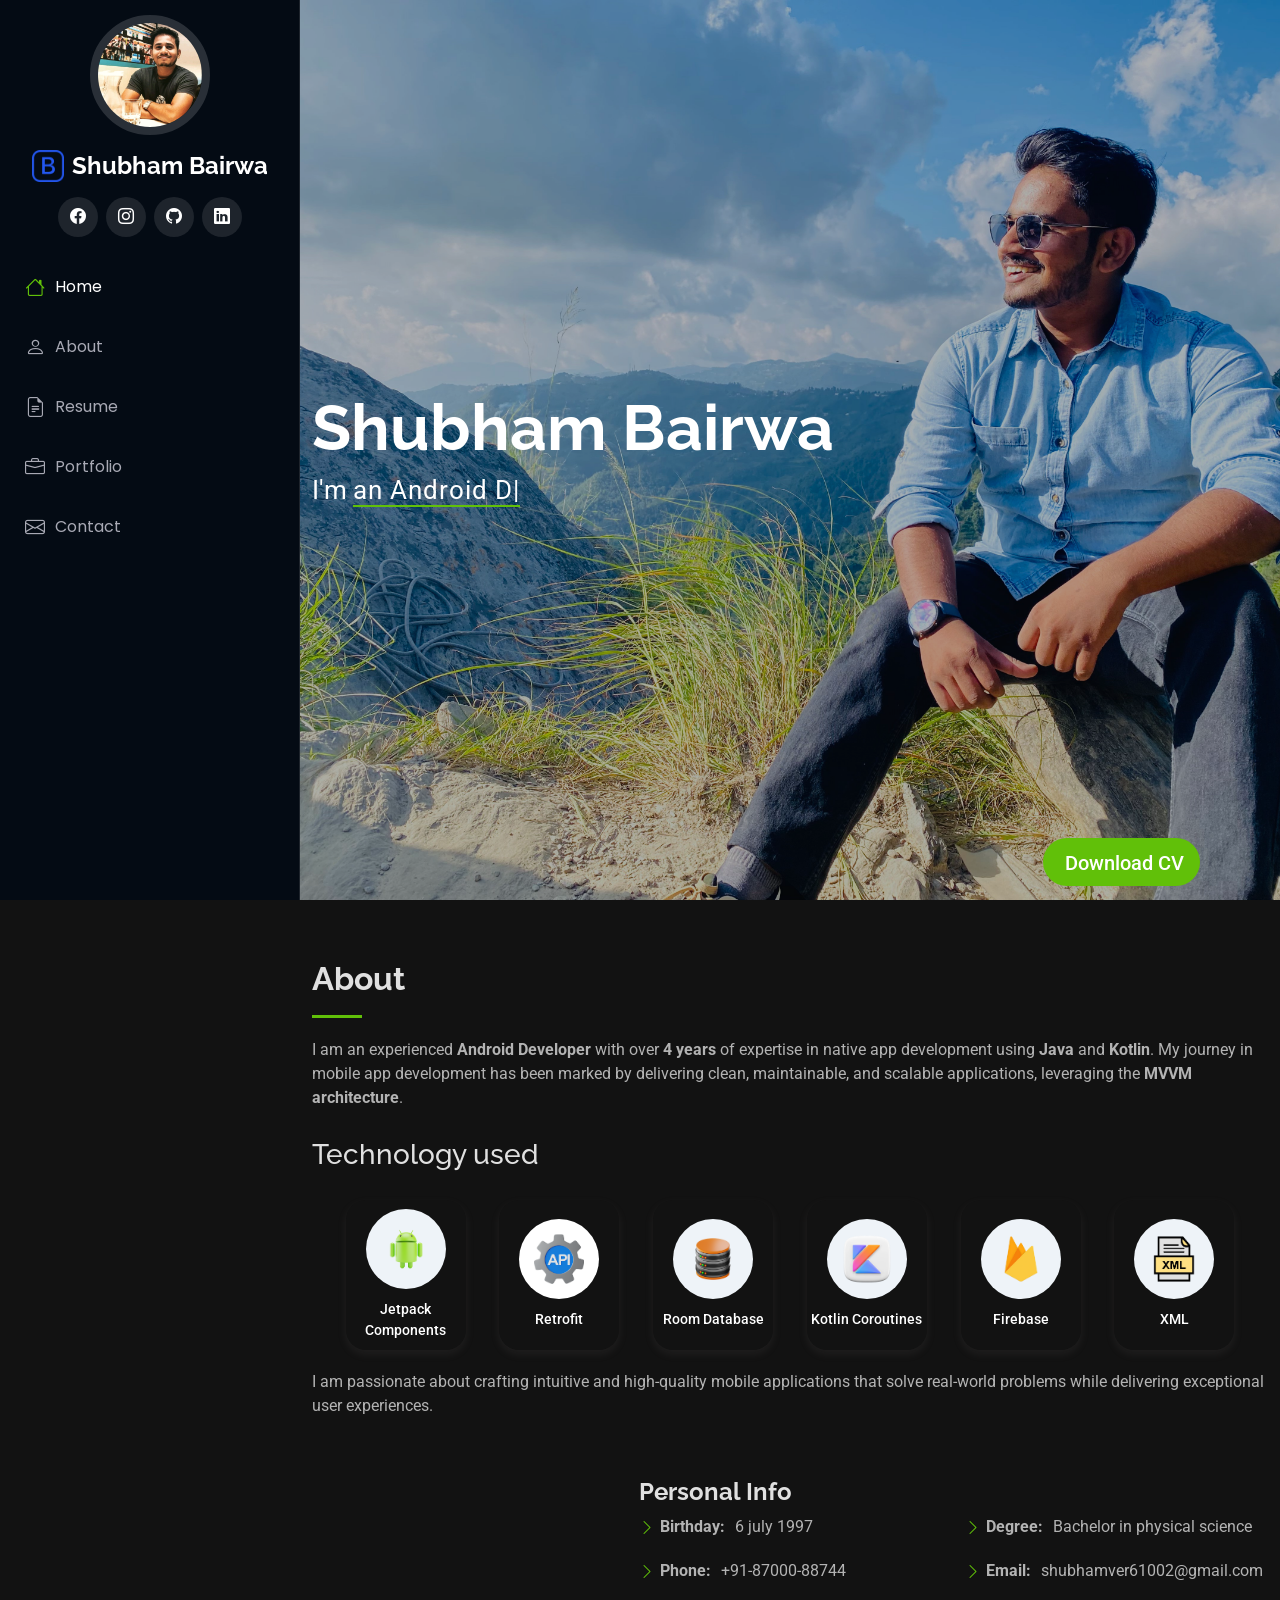
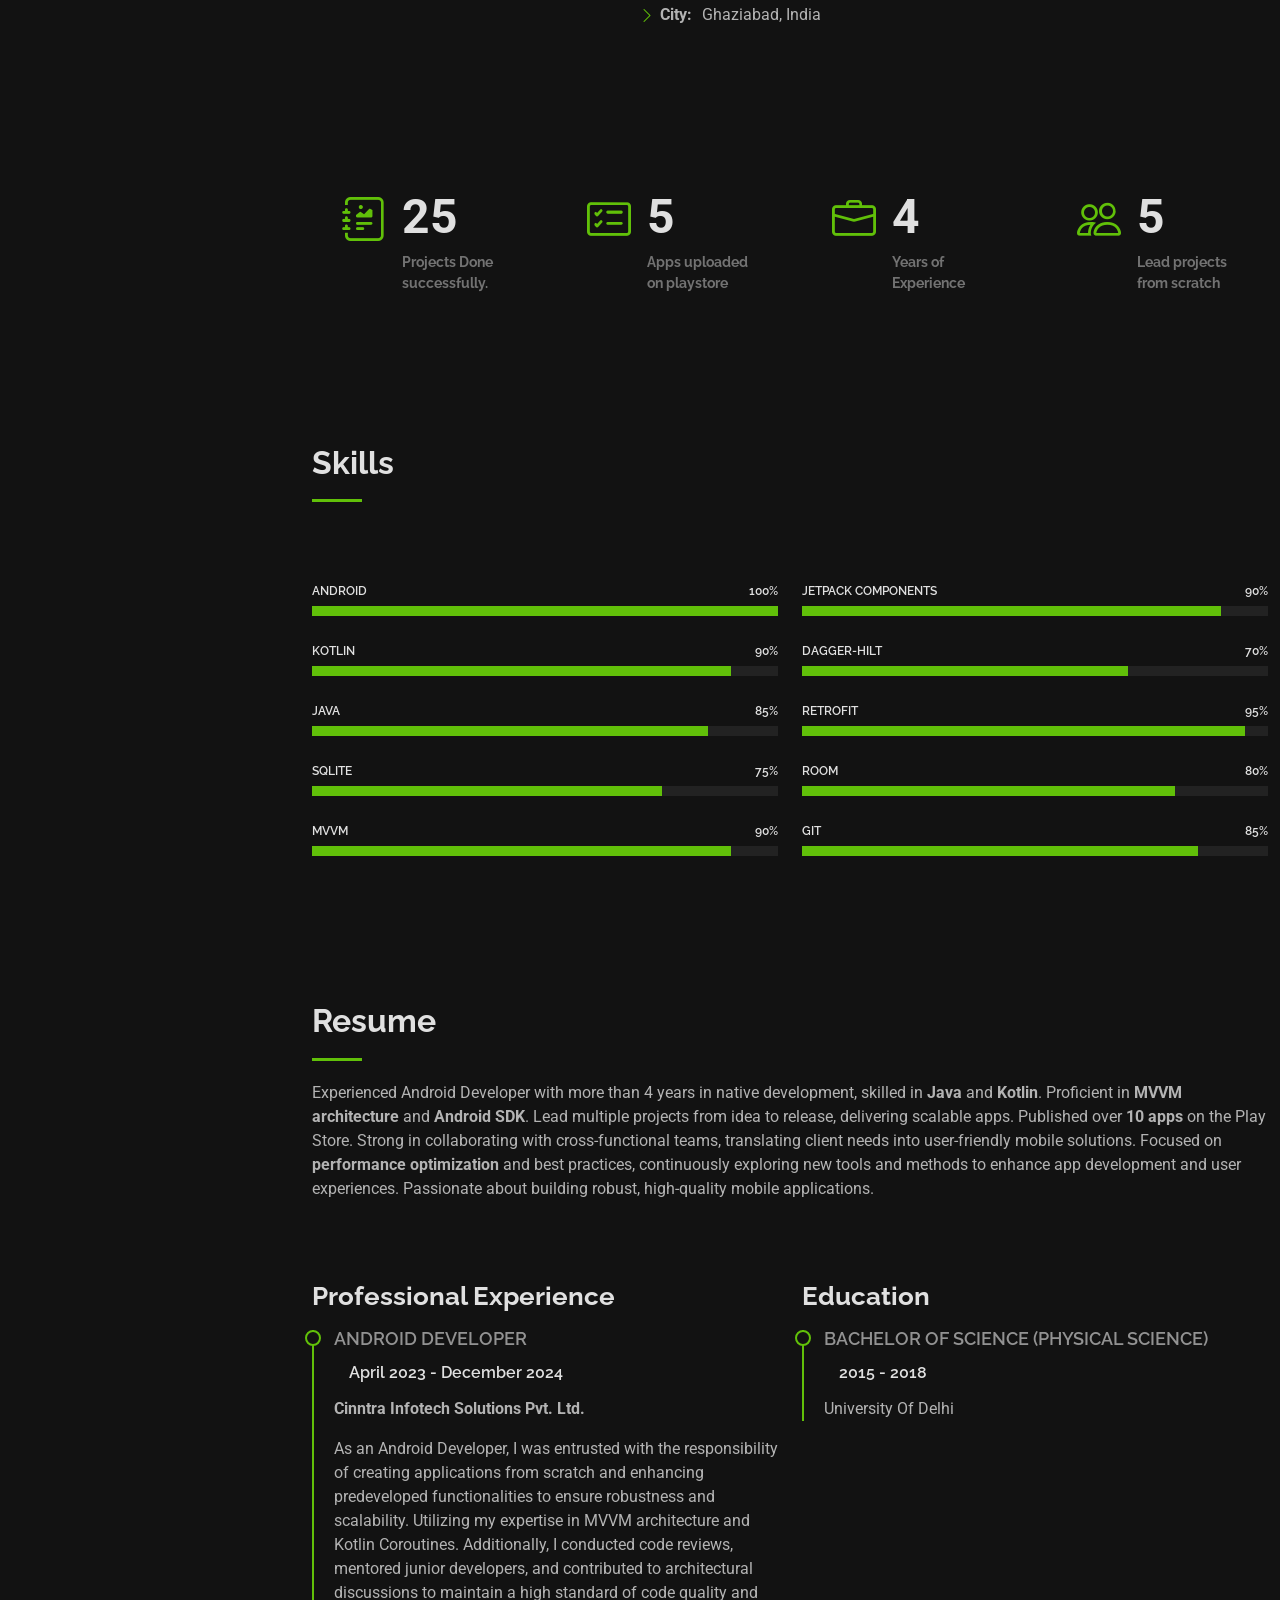
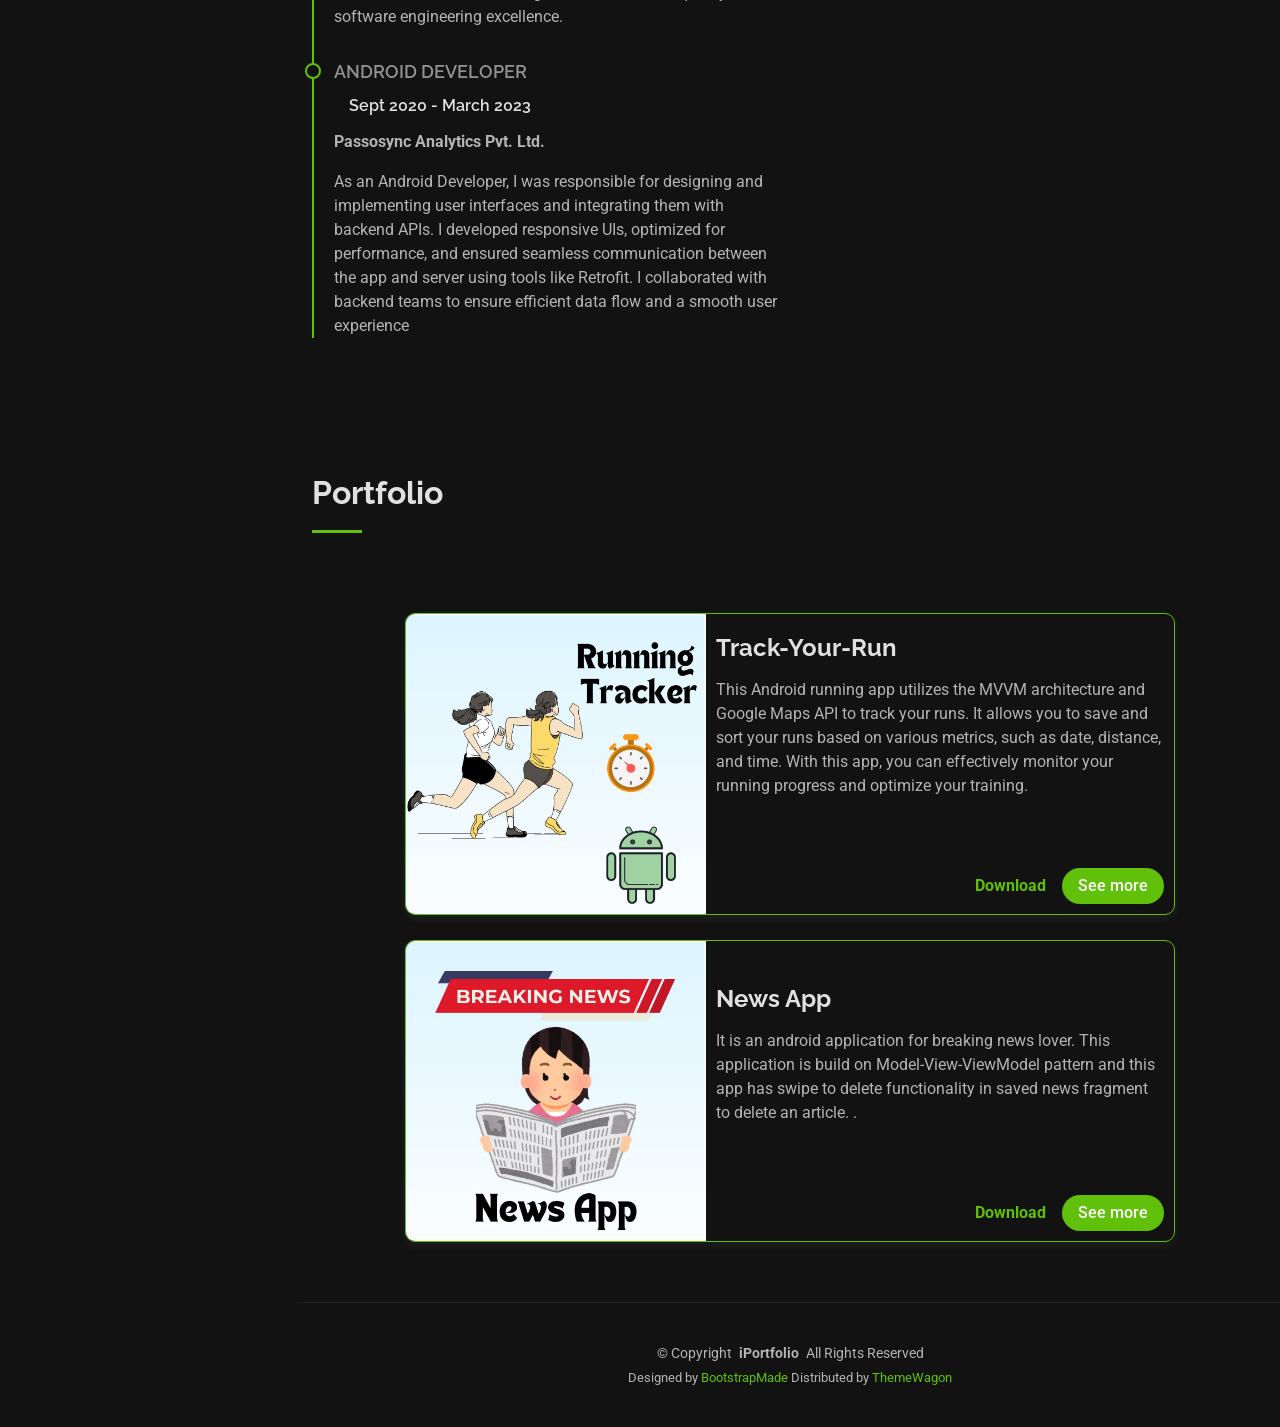
==== commit de72badc: "added shubh" ====
--- a/index.html
+++ b/index.html
@@ -49,7 +49,7 @@
 
     <a href="index.html" class="logo d-flex align-items-center justify-content-center">
       <!-- Uncomment the line below if you also wish to use an image logo -->
-      <!-- <img src="assets/img/logo.png" alt=""> -->
+      <img src="assets/img/logo.png" alt="">
       <h1 class="sitename">Shubham Bairwa</h1>
     </a>
 
@@ -68,7 +68,7 @@
         <li><a href="#resume"><i class="bi bi-file-earmark-text navicon"></i> Resume</a></li>
         <li><a href="#portfolio"><i class="bi bi-briefcase navicon"></i> Portfolio</a></li>
        
-        <!-- <li><a href="#contact"><i class="bi bi-envelope navicon"></i> Contact</a></li> -->
+        <li><a href="#contact"><i class="bi bi-envelope navicon"></i> Contact</a></li>
       </ul>
     </nav>
 
@@ -148,6 +148,18 @@
               </div>
               <p>Kotlin Coroutines</p>
             </div>
+            <div class="tech-card">
+              <div class="tech-icon">
+                <img src="./assets/img/firebase-logo.png" alt="Technology Logo" />
+              </div>
+              <p>Firebase</p>
+            </div>
+            <div class="tech-card">
+              <div class="tech-icon">
+                <img src="./assets/img/xml-logo.png" alt="Technology Logo" />
+              </div>
+              <p> XML </p>
+            </div>
           </div>
           <!-- <ul>
             <li><strong>Jetpack Components</strong>: ViewBinding, Navigation Component, and Dagger Hilt.</li>
@@ -526,549 +538,3 @@
 </body>
 
 </html>
-<!DOCTYPE html>
-<html lang="en">
-
-<head>
-  <meta charset="utf-8">
-  <meta content="width=device-width, initial-scale=1.0" name="viewport">
-  <title>Portfolio-shubhbairwa</title>
-  <meta content="" name="description">
-  <meta content="" name="keywords">
-
-  <!-- Favicons -->
-  <link href="assets/img/favicon.png" rel="icon">
-  <link href="assets/img/apple-touch-icon.png" rel="apple-touch-icon">
-
-  <!-- Fonts -->
-  <link href="https://fonts.googleapis.com" rel="preconnect">
-  <link href="https://fonts.gstatic.com" rel="preconnect" crossorigin>
-  <link href="https://fonts.googleapis.com/css2?family=Roboto:ital,wght@0,100;0,300;0,400;0,500;0,700;0,900;1,100;1,300;1,400;1,500;1,700;1,900&family=Poppins:ital,wght@0,100;0,200;0,300;0,400;0,500;0,600;0,700;0,800;0,900;1,100;1,200;1,300;1,400;1,500;1,600;1,700;1,800;1,900&family=Raleway:ital,wght@0,100;0,200;0,300;0,400;0,500;0,600;0,700;0,800;0,900;1,100;1,200;1,300;1,400;1,500;1,600;1,700;1,800;1,900&display=swap" rel="stylesheet">
-  <link rel="stylesheet" href="https://cdnjs.cloudflare.com/ajax/libs/font-awesome/6.7.2/css/all.min.css" integrity="sha512-Evv84Mr4kqVGRNSgIGL/F/aIDqQb7xQ2vcrdIwxfjThSH8CSR7PBEakCr51Ck+w+/U6swU2Im1vVX0SVk9ABhg==" crossorigin="anonymous" referrerpolicy="no-referrer" />
-  <link rel="stylesheet" href="https://cdnjs.cloudflare.com/ajax/libs/remixicon/4.6.0/remixicon.css" integrity="sha512-kJlvECunwXftkPwyvHbclArO8wszgBGisiLeuDFwNM8ws+wKIw0sv1os3ClWZOcrEB2eRXULYUsm8OVRGJKwGA==" crossorigin="anonymous" referrerpolicy="no-referrer" />
-
-  <!-- Vendor CSS Files -->
-  <link href="assets/vendor/bootstrap/css/bootstrap.min.css" rel="stylesheet">
-  <link href="assets/vendor/bootstrap-icons/bootstrap-icons.css" rel="stylesheet">
-  <link href="assets/vendor/aos/aos.css" rel="stylesheet">
-  <link href="assets/vendor/glightbox/css/glightbox.min.css" rel="stylesheet">
-  <link href="assets/vendor/swiper/swiper-bundle.min.css" rel="stylesheet">
-
-  <!-- Main CSS File -->
-  <link href="assets/css/main.css" rel="stylesheet">
-
-  <!-- =======================================================
-  * Template Name: iPortfolio
-  * Template URL: https://bootstrapmade.com/iportfolio-bootstrap-portfolio-websites-template/
-  * Updated: Jun 29 2024 with Bootstrap v5.3.3
-  * Author: BootstrapMade.com
-  * License: https://bootstrapmade.com/license/
-  ======================================================== -->
-</head>
-
-<body class="index-page">
-
-  <header id="header" class="header dark-background d-flex flex-column">
-    <i class="header-toggle d-xl-none bi bi-list"></i>
-
-    <div class="profile-img">
-      <img src="assets/img/my-profile-img.jpg" alt="" class="img-fluid rounded-circle">
-    </div>
-
-    <a href="index.html" class="logo d-flex align-items-center justify-content-center">
-      <!-- Uncomment the line below if you also wish to use an image logo -->
-      <!-- <img src="assets/img/logo.png" alt=""> -->
-      <h1 class="sitename">Shubham Bairwa</h1>
-    </a>
-
-    <div class="social-links text-center">
-    
-      <a href="https://www.facebook.com/Bairwashubh/" target="_blank" class="facebook"><i class="bi bi-facebook"></i></a>
-      <a href="https://www.instagram.com/bairwa_shubh/" target="_blank" class="instagram"><i class="bi bi-instagram"></i></a>
-      <a href="https://github.com/shubhbairwa" target="_blank"><i class="bi bi-github"></i></a>
-      <a href="https://www.linkedin.com/in/shubham-bairwa-0296b2171/" target="_blank" class="linkedin"><i class="bi bi-linkedin"></i></a>
-    </div>
-
-    <nav id="navmenu" class="navmenu">
-      <ul>
-        <li><a href="#hero" class="active"><i class="bi bi-house navicon"></i>Home</a></li>
-        <li><a href="#about"><i class="bi bi-person navicon"></i> About</a></li>
-        <li><a href="#resume"><i class="bi bi-file-earmark-text navicon"></i> Resume</a></li>
-        <li><a href="#portfolio"><i class="bi bi-briefcase navicon"></i> Portfolio</a></li>
-       
-        <!-- <li><a href="#contact"><i class="bi bi-envelope navicon"></i> Contact</a></li> -->
-      </ul>
-    </nav>
-
-  </header>
-
-  <main class="main">
-
-    <!-- Hero Section -->
-    <section id="hero" class="hero section dark-background">
-
-      <img src="assets/img/hero-bg.jpg" alt="" data-aos="fade-in" class="">
-
-      <div class="container" data-aos="fade-up" data-aos-delay="100">
-        <h2>Shubham Bairwa</h2>
-         <p>I'm <span class="typed" data-typed-items="an Android Developer, a Content Creator">Developer</span><span class="typed-cursor typed-cursor--blink" aria-hidden="true"></span><span class="typed-cursor typed-cursor--blink" aria-hidden="true"></span></p>
-      </div>
-
-    </section>
-    <!-- /Hero Section -->
-
-    <!-- Download button -->
-     <div id="download-btn">
-      <button>
-        <a href="./assets/file/shubham_bairwa .docx" download><i class="ri-file-download-line download-icon"></i>Download CV</a>
-      </button>
-     </div>
-      <!-- /Download button -->
-   
-     
-    <!-- About Section -->
-    <section id="about" class="about section">
-
-      <!-- Section Title -->
-      <div class="container section-title" data-aos="fade-up">
-        <h2>About</h2>
-        <p>
-          I am an experienced <strong>Android Developer</strong> with over <strong>4 years</strong> of expertise in native app development using <strong>Java</strong> and <strong>Kotlin</strong>. My journey in mobile app development has been marked by delivering clean, maintainable, and scalable applications, leveraging the <strong>MVVM architecture</strong>.
-        </p>
-        <!-- <p>
-          Throughout my career, I have:
-          <ul>
-            <li>Worked on <strong>20+ projects</strong> and led multiple projects from concept to release.</li>
-            <li>Published <strong>10+ apps</strong> on the Google Play Store.</li>
-            <li>Focused on <strong>performance optimization</strong> and best practices like:
-              <ul>
-                <li><strong>Singleton Pattern</strong> and <strong>Factory Design Pattern</strong>.</li>
-                <li><strong>Dependency Injection</strong> for modular and testable code.</li>
-              </ul>
-            </li>
-          </ul>
-        </p> -->
-        <p>
-          <h3>Technology used</h3>
-          <div class="tech-container" >
-            <div class="tech-card">
-              <div class="tech-icon">
-                <img src="./assets/img/android.png" alt="Technology Logo" />
-              </div>
-              <p>Jetpack Components</p>
-              <!-- <p>ViewBinding, Navigation Component, and Dagger Hilt</p> -->
-            </div>
-            <div class="tech-card">
-              <div class="tech-icon white-col">
-                <img src="./assets/img/api.png" alt="Technology Logo" />
-              </div>
-              <p>Retrofit</p>
-            </div>
-            <div  class="tech-card">
-              <div class="tech-icon ">
-                <img src="./assets/img/database.png" alt="Technology Logo" />
-              </div>
-              <p>Room Database</p>
-            </div>
-            <div class="tech-card">
-              <div class="tech-icon">
-                <img src="./assets/img/kotlin.png" alt="Technology Logo" />
-              </div>
-              <p>Kotlin Coroutines</p>
-            </div>
-            <div class="tech-card">
-              <div class="tech-icon">
-                <img src="./assets/img/android-studio-logo.png" alt="Technology Logo" />
-              </div>
-              <p>Android Studio</p>
-            </div>
-            <div class="tech-card">
-              <div class="tech-icon">
-                <img src="./assets/img/firebase-logo.png" alt="Technology Logo" />
-              </div>
-              <p>Firebase</p>
-            </div>
-            <div class="tech-card">
-              <div class="tech-icon">
-                <img src="./assets/img/xml-logo.png" alt="Technology Logo" />
-              </div>
-              <p> XML </p>
-            </div>
-          </div>
-          <!-- <ul>
-            <li><strong>Jetpack Components</strong>: ViewBinding, Navigation Component, and Dagger Hilt.</li>
-            <li><strong>Retrofit</strong>: For efficient network operations.</li>
-            <li><strong>Room Database</strong> and <strong>SharedPreferences</strong>: For secure and reliable local data storage.</li>
-            <li><strong>Kotlin Coroutines</strong>: For asynchronous programming, ensuring smooth and responsive user experiences.</li>
-          </ul> -->
-        </p>
-        <p>
-          I am passionate about crafting intuitive and high-quality mobile applications that solve real-world problems while delivering exceptional user experiences.
-        </p>
-      </div>
-      <!-- End Section Title -->
-
-      <div class="container" data-aos="fade-up" data-aos-delay="100">
-
-        <div class="row gy-4 justify-content-center">
-          <div class="col-lg-4">
-            <img src="assets/img/close-up-image-programer-working-his-desk-office.jpg" class="img-fluid" alt="">
-          </div>
-          <div class="col-lg-8 content">
-            <h2>Personal Info</h2>
-            
-            <div class="row">
-              <div class="col-lg-6">
-                <ul>
-                  <li><i class="bi bi-chevron-right"></i> <strong>Birthday:</strong> <span>6 july 1997</span></li>
-                  <li><i class="bi bi-chevron-right"></i> <strong>Phone:</strong> <span>+91-87000-88744</span></li>
-                  <li><i class="bi bi-chevron-right"></i> <strong>City:</strong> <span>Ghaziabad, India</span></li>
-                </ul>
-              </div>
-              <div class="col-lg-6">
-                <ul>
-                  <li><i class="bi bi-chevron-right"></i> <strong>Degree:</strong> <span>Bachelor in physical science</span></li>
-                  <li><i class="bi bi-chevron-right"></i> <strong>Email:</strong> <span>shubhamver61002@gmail.com</span></li>
-                </ul>
-              </div>
-            </div>
-            
-          </div>
-        </div>
-
-      </div>
-
-    </section>
-    <!-- /About Section -->
-
-    <!-- Stats Section -->
-    <section id="stats" class="stats section">
-
-      <div class="container" data-aos="fade-up" data-aos-delay="100">
-
-        <div class="row gy-4">
-
-          <div class="col-lg-3 col-md-6">
-            <div class="stats-item">
-              <i class="bi bi-journal-richtext"></i>
-              <span data-purecounter-start="0" data-purecounter-end="25" data-purecounter-duration="1" class="purecounter"></span>
-              <p><strong>Projects Done successfully.</strong> <span> </span></p>
-            </div>
-          </div><!-- End Stats Item -->
-
-          <div class="col-lg-3 col-md-6">
-            <div class="stats-item">
-              <i class="bi bi-card-checklist"></i>
-              <span data-purecounter-start="0" data-purecounter-end="5" data-purecounter-duration="1" class="purecounter"></span>
-              <p><strong>Apps uploaded on playstore</strong> <span></span></p>
-            </div>
-          </div><!-- End Stats Item -->
-
-          <div class="col-lg-3 col-md-6">
-            <div class="stats-item">
-              <i class="bi bi-briefcase"></i>
-              <span data-purecounter-start="0" data-purecounter-end="4" data-purecounter-duration="1" class="purecounter"></span>
-              <p><strong>Years of Experience</strong> <span></span></p>
-            </div>
-          </div><!-- End Stats Item -->
-
-          <div class="col-lg-3 col-md-6">
-            <div class="stats-item">
-              <i class="bi bi-people"></i>
-              <span data-purecounter-start="0" data-purecounter-end="5" data-purecounter-duration="1" class="purecounter"></span>
-              <p><strong>Lead projects from scratch</strong> <span></span></p>
-            </div>
-          </div><!-- End Stats Item -->
-
-        </div>
-
-      </div>
-
-    </section>
-    <!-- /Stats Section -->
-
-    <!-- Skills Section -->
-    <section id="skills" class="skills section light-background">
-
-      <!-- Section Title -->
-      <div class="container section-title" data-aos="fade-up">
-        <h2>Skills</h2>
-      </div><!-- End Section Title -->
-
-      <div class="container" data-aos="fade-up" data-aos-delay="100">
-
-        <div class="row skills-content skills-animation">
-
-          <div class="col-lg-6">
-            <div class="progress">
-              <span class="skill"><span>Android</span> <i class="val">100%</i></span>
-              <div class="progress-bar-wrap">
-                <div class="progress-bar" role="progressbar" aria-valuenow="100" aria-valuemin="0" aria-valuemax="100"></div>
-              </div>
-            </div><!-- End Skills Item -->
-
-            <div class="progress">
-              <span class="skill"><span>Kotlin</span> <i class="val">90%</i></span>
-              <div class="progress-bar-wrap">
-                <div class="progress-bar" role="progressbar" aria-valuenow="90" aria-valuemin="0" aria-valuemax="100"></div>
-              </div>
-            </div><!-- End Skills Item -->
-
-            <div class="progress">
-              <span class="skill"><span>Java</span> <i class="val">85%</i></span>
-              <div class="progress-bar-wrap">
-                <div class="progress-bar" role="progressbar" aria-valuenow="85" aria-valuemin="0" aria-valuemax="100"></div>
-              </div>
-            </div><!-- End Skills Item -->
-            <div class="progress">
-              <span class="skill"><span>SQLIte</span> <i class="val">75%</i></span>
-              <div class="progress-bar-wrap">
-                <div class="progress-bar" role="progressbar" aria-valuenow="75" aria-valuemin="0" aria-valuemax="100"></div>
-              </div>
-            </div><!-- End Skills Item -->
-            <div class="progress">
-              <span class="skill"><span>MVVM</span> <i class="val">90%</i></span>
-              <div class="progress-bar-wrap">
-                <div class="progress-bar" role="progressbar" aria-valuenow="90" aria-valuemin="0" aria-valuemax="100"></div>
-              </div>
-            </div><!-- End Skills Item -->
-
-
-          </div>
-
-          <div class="col-lg-6">
-
-           
-
-            
-
-            <div class="progress">
-              <span class="skill"><span>Jetpack Components</span> <i class="val">90%</i></span>
-              <div class="progress-bar-wrap">
-                <div class="progress-bar" role="progressbar" aria-valuenow="90" aria-valuemin="0" aria-valuemax="100"></div>
-              </div>
-            </div>
-
-            <div class="progress">
-              <span class="skill"><span>Dagger-Hilt</span> <i class="val">70%</i></span>
-              <div class="progress-bar-wrap">
-                <div class="progress-bar" role="progressbar" aria-valuenow="70" aria-valuemin="0" aria-valuemax="100"></div>
-              </div>
-            </div>
-
-            <div class="progress">
-              <span class="skill"><span>Retrofit</span> <i class="val">95%</i></span>
-              <div class="progress-bar-wrap">
-                <div class="progress-bar" role="progressbar" aria-valuenow="95" aria-valuemin="0" aria-valuemax="100"></div>
-              </div>
-            </div>
-            <div class="progress">
-              <span class="skill"><span>Room</span> <i class="val">80%</i></span>
-              <div class="progress-bar-wrap">
-                <div class="progress-bar" role="progressbar" aria-valuenow="80" aria-valuemin="0" aria-valuemax="100"></div>
-              </div>
-            </div>
-
-            <div class="progress">
-              <span class="skill"><span>Git</span> <i class="val">85%</i></span>
-              <div class="progress-bar-wrap">
-                <div class="progress-bar" role="progressbar" aria-valuenow="85" aria-valuemin="0" aria-valuemax="100"></div>
-              </div>
-            </div>
-            
-            
-            <!-- End Skills Item -->
-
-          </div>
-
-        </div>
-
-      </div>
-
-    </section>
-    <!-- /Skills Section -->
-
-    <!-- Resume Section -->
-    <section id="resume" class="resume section">
-
-      <!-- Section Title -->
-      <div class="container section-title" data-aos="fade-up">
-          <h2>Resume</h2>
-        <p>
-          Experienced Android Developer with more than 4 years in native development, skilled in <strong>Java</strong> and <strong>Kotlin</strong>. Proficient in <strong>MVVM architecture</strong> and <strong>Android SDK</strong>. Lead multiple projects from idea to release, delivering scalable apps. Published over <strong>10 apps</strong> on the Play Store. Strong in collaborating with cross-functional teams, translating client needs into user-friendly mobile solutions. Focused on <strong>performance optimization</strong> and best practices, continuously exploring new tools and methods to enhance app development and user experiences. Passionate about building robust, high-quality mobile applications.
-        </p>
-        
-      </div><!-- End Section Title -->
-
-      <div class="container">
-
-        <div class="row">
-
-          
-
-          <div class="col-lg-6" data-aos="fade-up" data-aos-delay="200">
-            <h3 class="resume-title">Professional Experience</h3>
-            <div class="resume-item">
-              <h4>Android Developer</h4>
-              <h5>April 2023 - December 2024</h5>
-              <p><strong>Cinntra Infotech Solutions Pvt. Ltd.</strong></p>
-            
-              <p>As an Android Developer, I was entrusted with the responsibility of creating applications from scratch and enhancing predeveloped functionalities to ensure robustness and scalability. Utilizing my expertise in MVVM architecture and Kotlin Coroutines. Additionally, I conducted code reviews, mentored junior developers, and contributed to architectural discussions to maintain a high standard of code quality and software engineering excellence.</p>
-            </div><!-- Edn Resume Item -->
-
-            <div class="resume-item">
-              <h4>Android Developer</h4>
-              <h5>Sept 2020 - March 2023</h5>
-              <p><strong>Passosync Analytics Pvt. Ltd.</strong></p>
-<p>As an Android Developer, I was responsible for designing and implementing user interfaces and integrating them with backend APIs. I developed responsive UIs, optimized for performance, and ensured seamless communication between the app and server using tools like Retrofit. I collaborated with backend teams to ensure efficient data flow and a smooth user experience</p>              
-            </div><!-- Edn Resume Item -->
-
-          </div>
-          <div class="col-lg-6" data-aos="fade-up" data-aos-delay="100">
-            <!-- <h3 class="resume-title">Sumary</h3>
-
-            <div class="resume-item pb-0">
-              <h4>Brandon Johnson</h4>
-              <p><em>Innovative and deadline-driven Graphic Designer with 3+ years of experience designing and developing user-centered digital/print marketing material from initial concept to final, polished deliverable.</em></p>
-              <ul>
-                <li>Portland par 127,Orlando, FL</li>
-                <li>(123) 456-7891</li>
-                <li>alice.barkley@example.com</li>
-              </ul>
-            </div>Edn Resume Item -->
-
-            <h3 class="resume-title">Education</h3>
-            <!-- <div class="resume-item">
-              <h4>Master of Fine Arts &amp; Graphic Design</h4>
-              <h5>2015 - 2016</h5>
-              <p><em>Rochester Institute of Technology, Rochester, NY</em></p>
-              <p>Qui deserunt veniam. Et sed aliquam labore tempore sed quisquam iusto autem sit. Ea vero voluptatum qui ut dignissimos deleniti nerada porti sand markend</p>
-            </div>Edn Resume Item -->
-
-            <div class="resume-item">
-              <h4>Bachelor of Science (physical science)</h4>
-              <h5>2015 - 2018</h5>
-              <p>University Of Delhi</p>
-            </div><!-- Edn Resume Item -->
-
-          </div>
-
-        </div>
-
-      </div>
-
-    </section>
-    <!-- /Resume Section -->
-
-    <!-- Portfolio Section -->
-    <section id="portfolio" class="portfolio section light-background">
-      <div class="container section-title" data-aos="fade-up">
-        <h2>Portfolio</h2>
-      </div>
-
-      <div class="portfolio-container">
-        
-      <div class="portfolio-card">
-        <div class="image-wrapper">
-          <img src="./assets/img/runningtracker.jpg" alt="Person is running">
-        </div>
-        <div class="content-wrapper">
-          <h4>Track-Your-Run</h4>
-          <p>This Android running app utilizes the MVVM architecture and Google Maps API to track your runs. It allows you to save and sort your runs based on various metrics, such as date, distance, and time. With this app, you can effectively monitor your running progress and optimize your training.</p>
-          <div class="button-wrapper">
-            <button><a href="./assets/APK/trackyourrun.apk" >Download</a></button>
-            <button><a href="https://github.com/shubhbairwa/Track-Your-Run" target="_blank">See more</a></button>
-          </div>
-        </div>
-      </div>
-
-      <div class="portfolio-card">
-        <div class="image-wrapper">
-          <img src="./assets/img/breakingnews.jpg" alt="Person is running">
-        </div>
-        <div class="content-wrapper">
-          <h4>News App</h4>
-          <p>It is an android application for breaking news lover. This application is build on Model-View-ViewModel pattern and this app has swipe to delete functionality in saved news fragment to delete an article.            .</p>
-          <div class="button-wrapper">
-            <button><a href="">Download</a></button>
-            <button><a href="https://github.com/shubhbairwa/News-Application" target="_blank">See more</a></button>
-          </div>
-          
-        </div>
-      </div>
-
-
-      </div>
-      
-
-     
-    </section>
-
-        
-
-      <!-- Section Title -->
-      <!-- <div class="container section-title" data-aos="fade-up">
-        <h2>Portfolio</h2>
-        <p>Magnam dolores commodi suscipit. Necessitatibus eius consequatur ex aliquid fuga eum quidem. Sit sint consectetur velit. Quisquam quos quisquam cupiditate. Et nemo qui impedit suscipit alias ea. Quia fugiat sit in iste officiis commodi quidem hic quas.</p>
-      </div> -->
-      
-      <!-- End Section Title -->
-
-
-    
-    
-    <!-- /Portfolio Section -->
-
-    <!-- Services Section -->
-
-
-    
-
-  
-
-    
-    <!-- /Contact Section -->
-
-  </main>
-
-  <footer id="footer" class="footer position-relative light-background">
-
-    <div class="container">
-      <div class="copyright text-center ">
-        <p>© <span>Copyright</span> <strong class="px-1 sitename">iPortfolio</strong> <span>All Rights Reserved</span></p>
-      </div>
-      <div class="credits">
-        <!-- All the links in the footer should remain intact. -->
-        <!-- You can delete the links only if you've purchased the pro version. -->
-        <!-- Licensing information: https://bootstrapmade.com/license/ -->
-        <!-- Purchase the pro version with working PHP/AJAX contact form: [buy-url] -->
-        Designed by <a href="https://bootstrapmade.com/">BootstrapMade</a> Distributed by <a href="https://themewagon.com">ThemeWagon</a>
-      </div>
-    </div>
-
-  </footer>
-
-  <!-- Scroll Top -->
-  <a href="#" id="scroll-top" class="scroll-top d-flex align-items-center justify-content-center"><i class="bi bi-arrow-up-short"></i></a>
-
-  <!-- Preloader -->
-  <div id="preloader"></div>
-
-  <!-- Vendor JS Files -->
-  <script src="assets/vendor/bootstrap/js/bootstrap.bundle.min.js"></script>
-  <script src="assets/vendor/php-email-form/validate.js"></script>
-  <script src="assets/vendor/aos/aos.js"></script>
-  <script src="assets/vendor/typed.js/typed.umd.js"></script>
-  <script src="assets/vendor/purecounter/purecounter_vanilla.js"></script>
-  <script src="assets/vendor/waypoints/noframework.waypoints.js"></script>
-  <script src="assets/vendor/glightbox/js/glightbox.min.js"></script>
-  <script src="assets/vendor/imagesloaded/imagesloaded.pkgd.min.js"></script>
-  <script src="assets/vendor/isotope-layout/isotope.pkgd.min.js"></script>
-  <script src="assets/vendor/swiper/swiper-bundle.min.js"></script>
-
-  <!-- Main JS File -->
-  <script src="assets/js/main.js"></script>
-
-</body>
-
-</html>
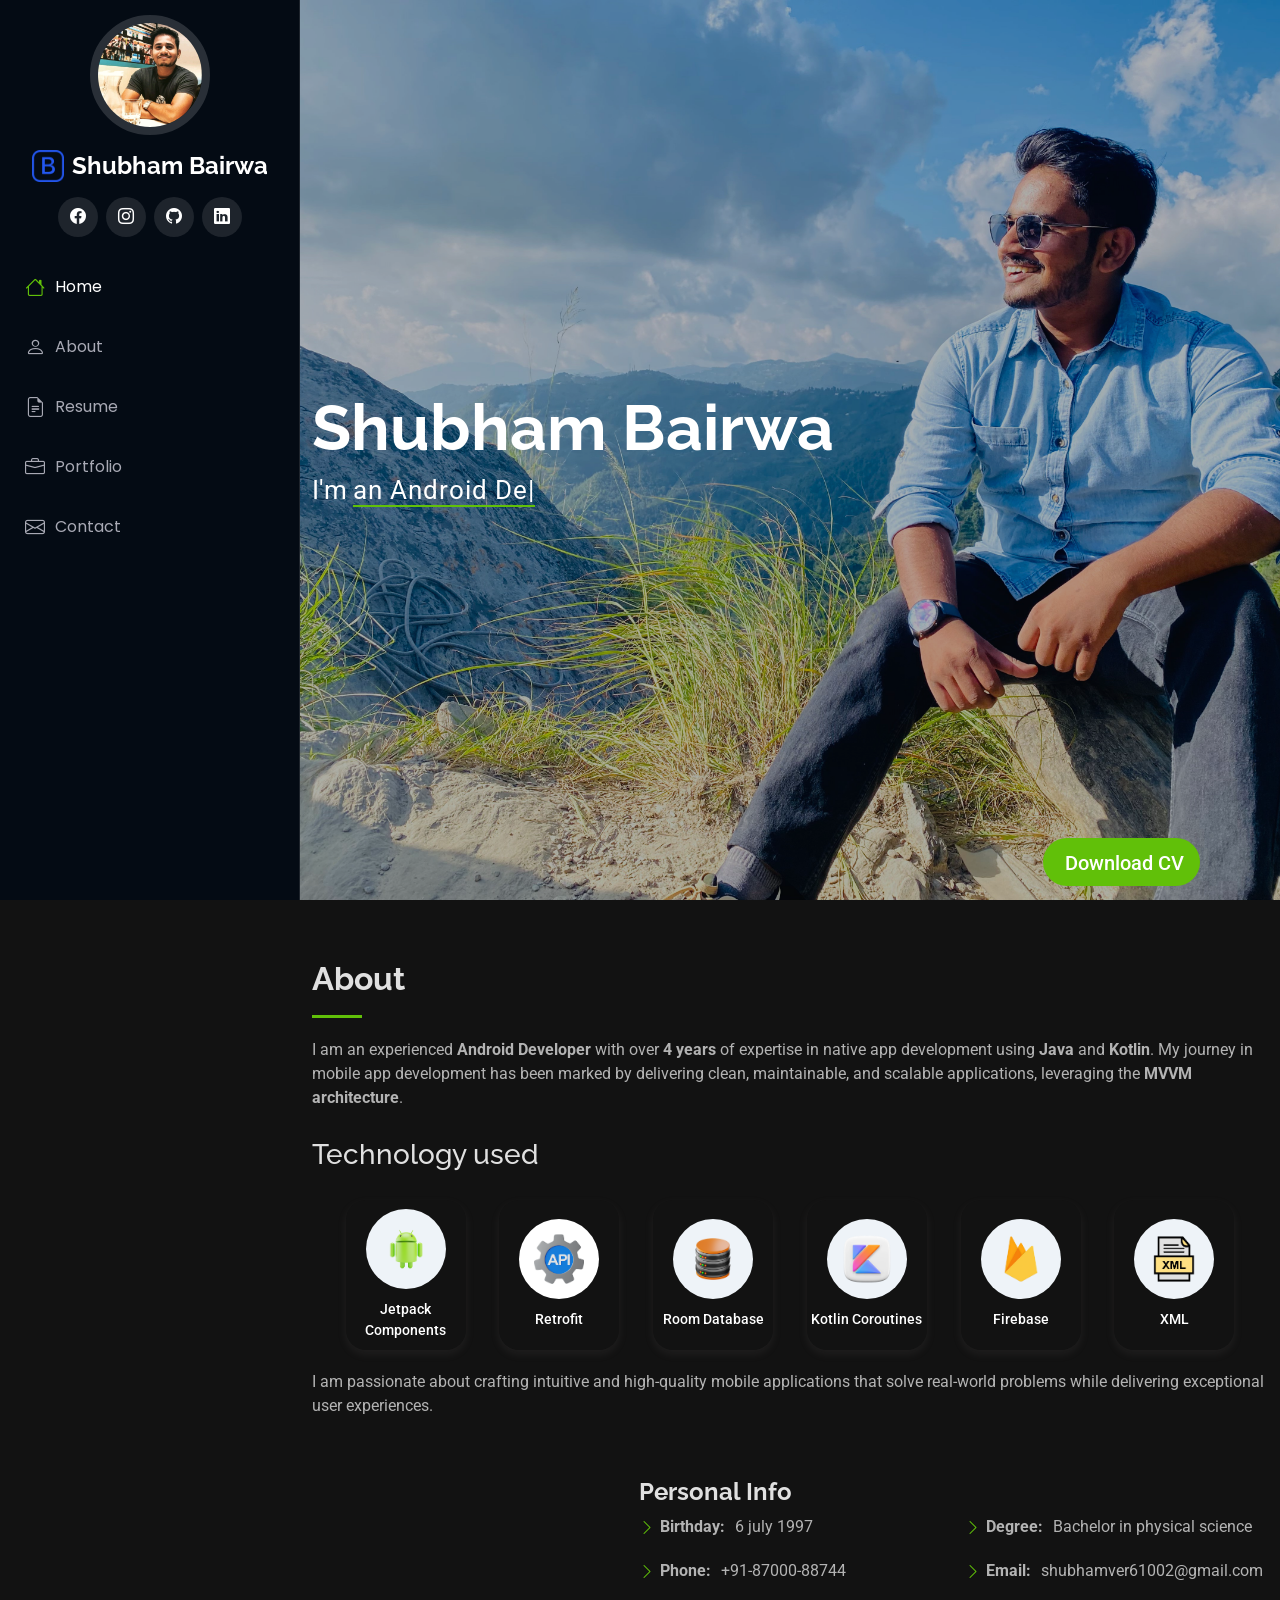
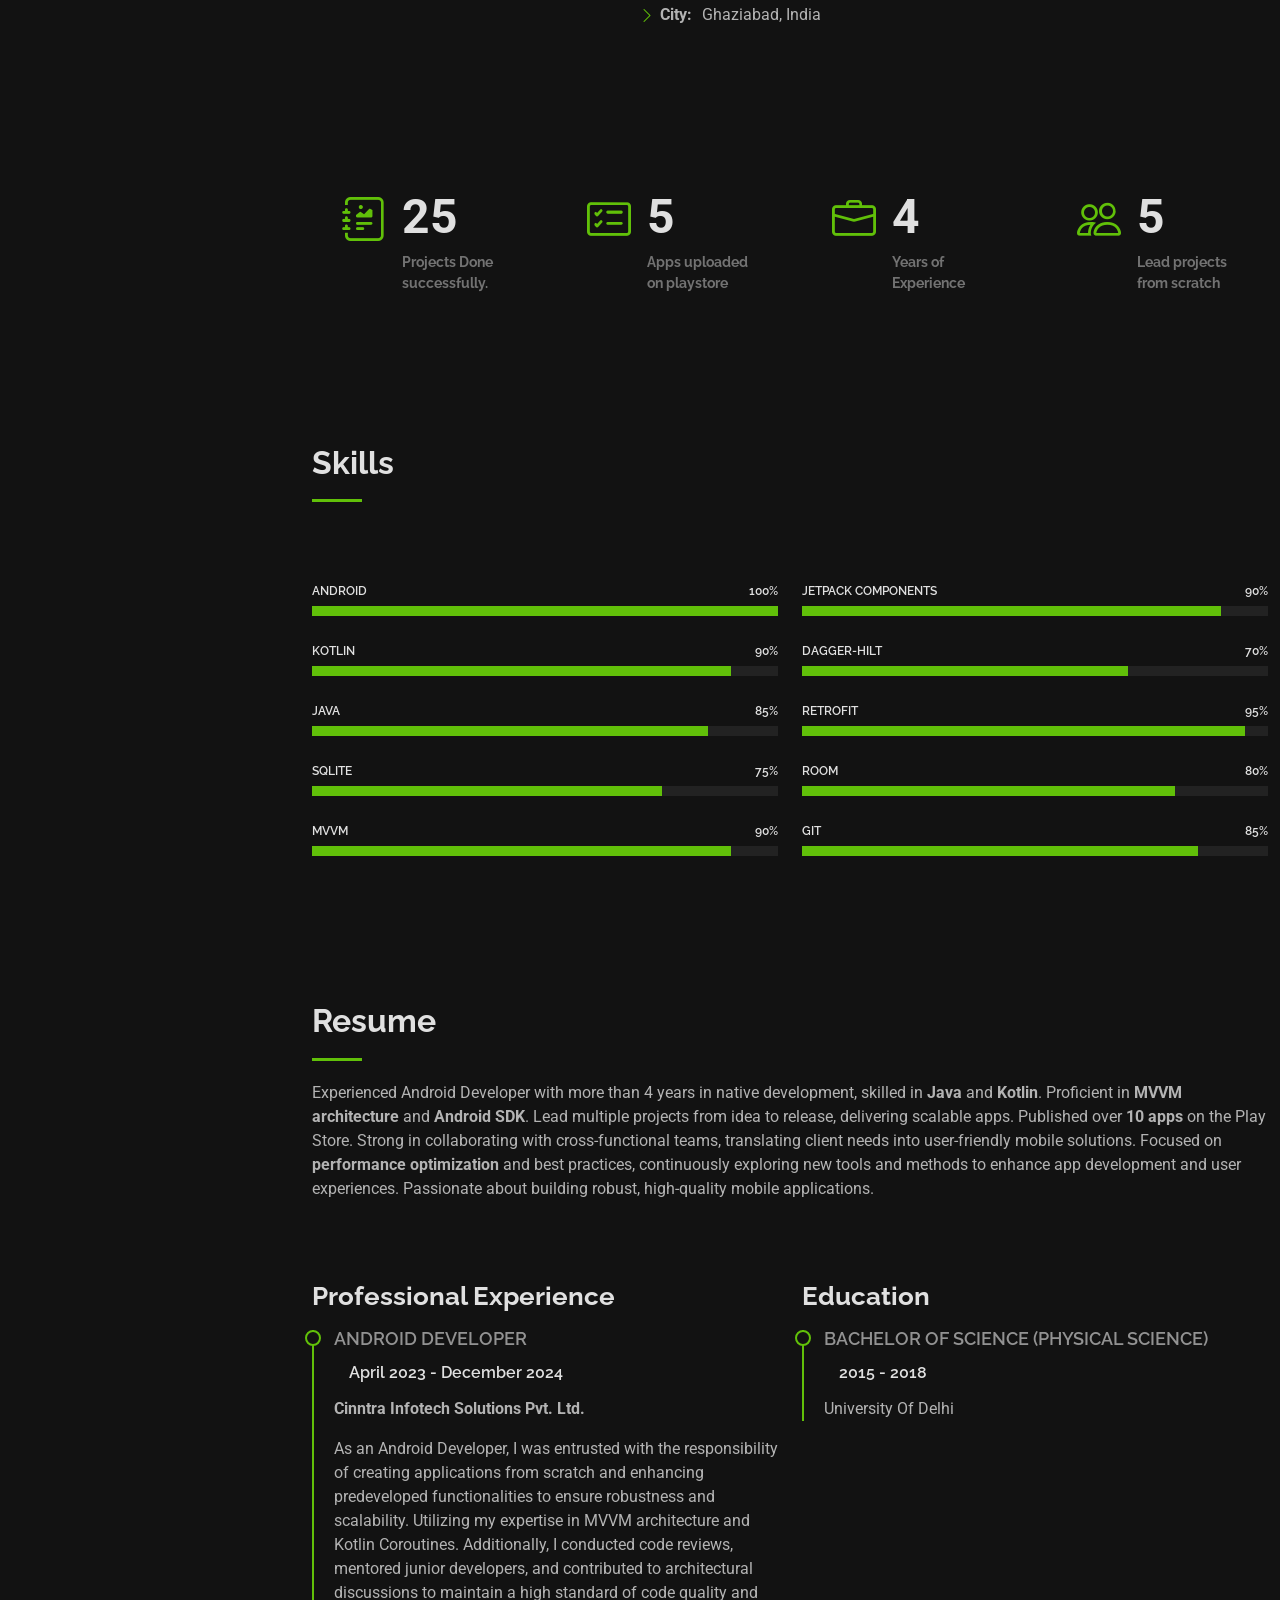
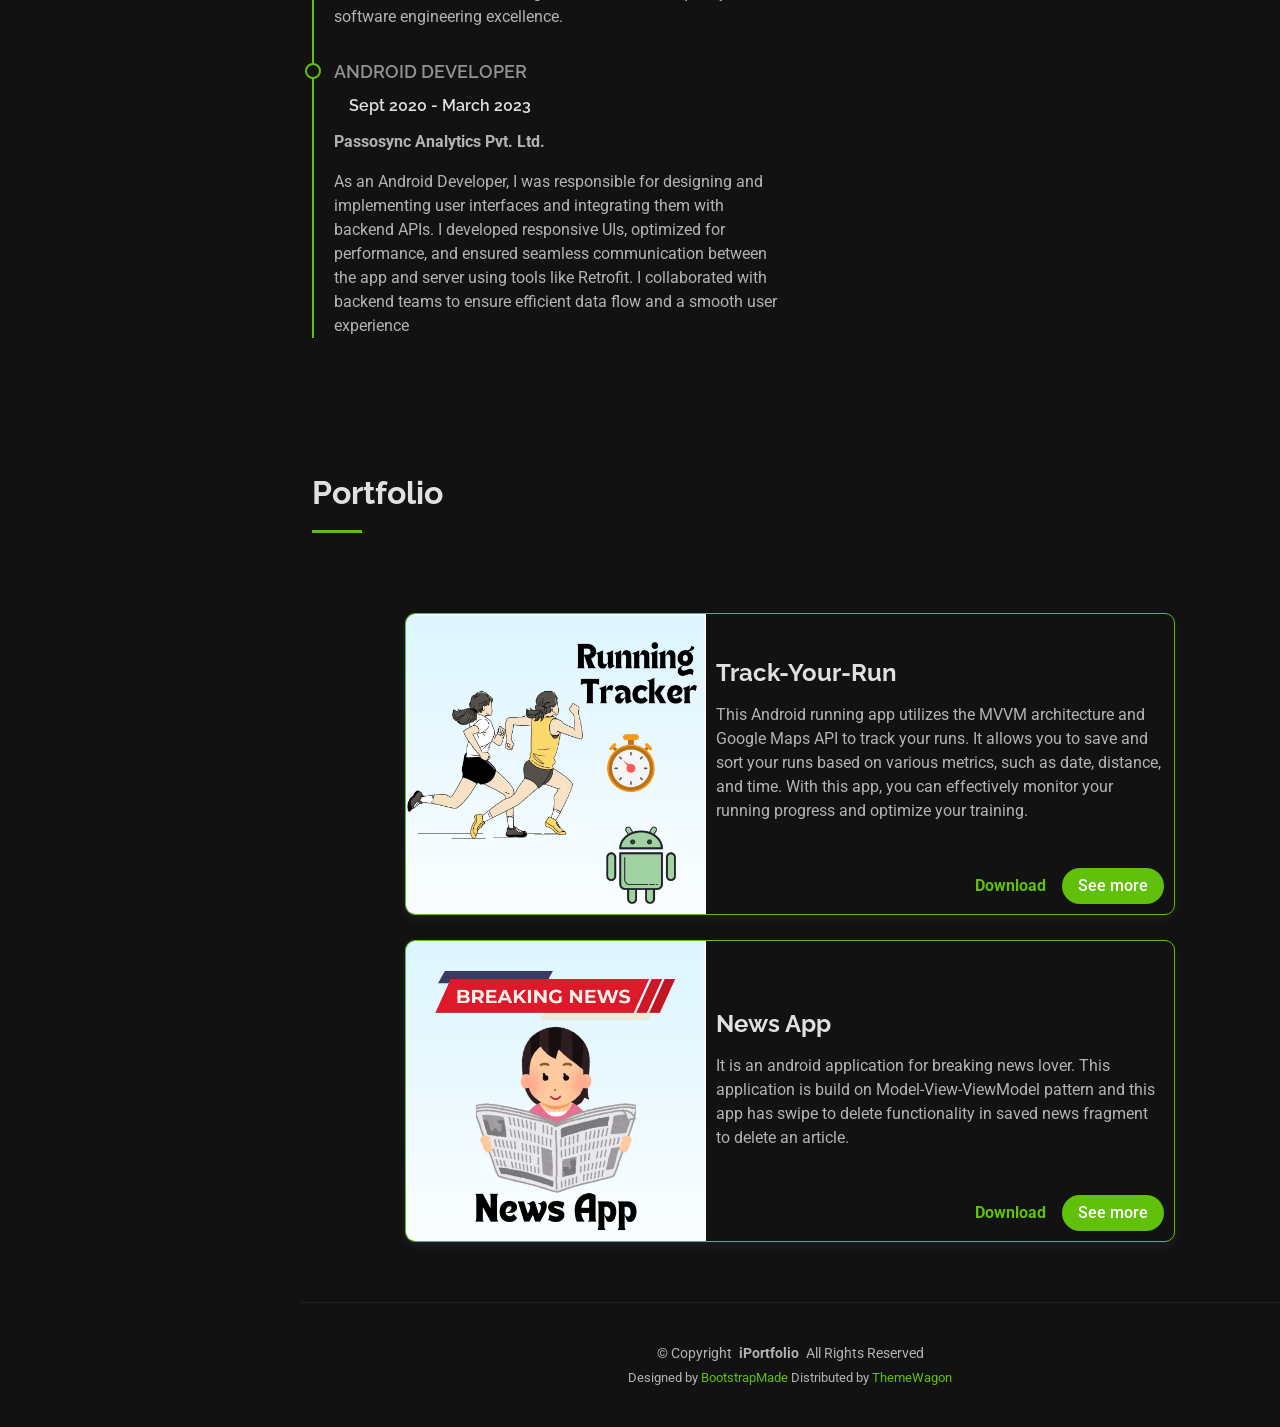
==== commit b6f0bbb1: "Improve responsiveness for button and card" ====
--- a/index.html
+++ b/index.html
@@ -15,9 +15,15 @@
   <!-- Fonts -->
   <link href="https://fonts.googleapis.com" rel="preconnect">
   <link href="https://fonts.gstatic.com" rel="preconnect" crossorigin>
-  <link href="https://fonts.googleapis.com/css2?family=Roboto:ital,wght@0,100;0,300;0,400;0,500;0,700;0,900;1,100;1,300;1,400;1,500;1,700;1,900&family=Poppins:ital,wght@0,100;0,200;0,300;0,400;0,500;0,600;0,700;0,800;0,900;1,100;1,200;1,300;1,400;1,500;1,600;1,700;1,800;1,900&family=Raleway:ital,wght@0,100;0,200;0,300;0,400;0,500;0,600;0,700;0,800;0,900;1,100;1,200;1,300;1,400;1,500;1,600;1,700;1,800;1,900&display=swap" rel="stylesheet">
-  <link rel="stylesheet" href="https://cdnjs.cloudflare.com/ajax/libs/font-awesome/6.7.2/css/all.min.css" integrity="sha512-Evv84Mr4kqVGRNSgIGL/F/aIDqQb7xQ2vcrdIwxfjThSH8CSR7PBEakCr51Ck+w+/U6swU2Im1vVX0SVk9ABhg==" crossorigin="anonymous" referrerpolicy="no-referrer" />
-  <link rel="stylesheet" href="https://cdnjs.cloudflare.com/ajax/libs/remixicon/4.6.0/remixicon.css" integrity="sha512-kJlvECunwXftkPwyvHbclArO8wszgBGisiLeuDFwNM8ws+wKIw0sv1os3ClWZOcrEB2eRXULYUsm8OVRGJKwGA==" crossorigin="anonymous" referrerpolicy="no-referrer" />
+  <link
+    href="https://fonts.googleapis.com/css2?family=Roboto:ital,wght@0,100;0,300;0,400;0,500;0,700;0,900;1,100;1,300;1,400;1,500;1,700;1,900&family=Poppins:ital,wght@0,100;0,200;0,300;0,400;0,500;0,600;0,700;0,800;0,900;1,100;1,200;1,300;1,400;1,500;1,600;1,700;1,800;1,900&family=Raleway:ital,wght@0,100;0,200;0,300;0,400;0,500;0,600;0,700;0,800;0,900;1,100;1,200;1,300;1,400;1,500;1,600;1,700;1,800;1,900&display=swap"
+    rel="stylesheet">
+  <link rel="stylesheet" href="https://cdnjs.cloudflare.com/ajax/libs/font-awesome/6.7.2/css/all.min.css"
+    integrity="sha512-Evv84Mr4kqVGRNSgIGL/F/aIDqQb7xQ2vcrdIwxfjThSH8CSR7PBEakCr51Ck+w+/U6swU2Im1vVX0SVk9ABhg=="
+    crossorigin="anonymous" referrerpolicy="no-referrer" />
+  <link rel="stylesheet" href="https://cdnjs.cloudflare.com/ajax/libs/remixicon/4.6.0/remixicon.css"
+    integrity="sha512-kJlvECunwXftkPwyvHbclArO8wszgBGisiLeuDFwNM8ws+wKIw0sv1os3ClWZOcrEB2eRXULYUsm8OVRGJKwGA=="
+    crossorigin="anonymous" referrerpolicy="no-referrer" />
 
   <!-- Vendor CSS Files -->
   <link href="assets/vendor/bootstrap/css/bootstrap.min.css" rel="stylesheet">
@@ -54,11 +60,14 @@
     </a>
 
     <div class="social-links text-center">
-    
-      <a href="https://www.facebook.com/Bairwashubh/" target="_blank" class="facebook"><i class="bi bi-facebook"></i></a>
-      <a href="https://www.instagram.com/bairwa_shubh/" target="_blank" class="instagram"><i class="bi bi-instagram"></i></a>
+
+      <a href="https://www.facebook.com/Bairwashubh/" target="_blank" class="facebook"><i
+          class="bi bi-facebook"></i></a>
+      <a href="https://www.instagram.com/bairwa_shubh/" target="_blank" class="instagram"><i
+          class="bi bi-instagram"></i></a>
       <a href="https://github.com/shubhbairwa" target="_blank"><i class="bi bi-github"></i></a>
-      <a href="https://www.linkedin.com/in/shubham-bairwa-0296b2171/" target="_blank" class="linkedin"><i class="bi bi-linkedin"></i></a>
+      <a href="https://www.linkedin.com/in/shubham-bairwa-0296b2171/" target="_blank" class="linkedin"><i
+          class="bi bi-linkedin"></i></a>
     </div>
 
     <nav id="navmenu" class="navmenu">
@@ -67,7 +76,7 @@
         <li><a href="#about"><i class="bi bi-person navicon"></i> About</a></li>
         <li><a href="#resume"><i class="bi bi-file-earmark-text navicon"></i> Resume</a></li>
         <li><a href="#portfolio"><i class="bi bi-briefcase navicon"></i> Portfolio</a></li>
-       
+
         <li><a href="#contact"><i class="bi bi-envelope navicon"></i> Contact</a></li>
       </ul>
     </nav>
@@ -83,21 +92,24 @@
 
       <div class="container" data-aos="fade-up" data-aos-delay="100">
         <h2>Shubham Bairwa</h2>
-         <p>I'm <span class="typed" data-typed-items="an Android Developer, a Content Creator">Developer</span><span class="typed-cursor typed-cursor--blink" aria-hidden="true"></span><span class="typed-cursor typed-cursor--blink" aria-hidden="true"></span></p>
+        <p>I'm <span class="typed" data-typed-items="an Android Developer, a Content Creator">Developer</span><span
+            class="typed-cursor typed-cursor--blink" aria-hidden="true"></span><span
+            class="typed-cursor typed-cursor--blink" aria-hidden="true"></span></p>
       </div>
 
     </section>
     <!-- /Hero Section -->
 
     <!-- Download button -->
-     <div id="download-btn">
+    <div id="download-btn">
       <button>
-        <a href="./assets/file/shubham_bairwa .docx" download><i class="ri-file-download-line download-icon"></i>Download CV</a>
+        <a href="./assets/file/shubham_bairwa .docx" download><i
+            class="ri-file-download-line download-icon"></i>Download CV</a>
       </button>
-     </div>
-      <!-- /Download button -->
-   
-     
+    </div>
+    <!-- /Download button -->
+
+
     <!-- About Section -->
     <section id="about" class="about section">
 
@@ -105,7 +117,10 @@
       <div class="container section-title" data-aos="fade-up">
         <h2>About</h2>
         <p>
-          I am an experienced <strong>Android Developer</strong> with over <strong>4 years</strong> of expertise in native app development using <strong>Java</strong> and <strong>Kotlin</strong>. My journey in mobile app development has been marked by delivering clean, maintainable, and scalable applications, leveraging the <strong>MVVM architecture</strong>.
+          I am an experienced <strong>Android Developer</strong> with over <strong>4 years</strong> of expertise in
+          native app development using <strong>Java</strong> and <strong>Kotlin</strong>. My journey in mobile app
+          development has been marked by delivering clean, maintainable, and scalable applications, leveraging the
+          <strong>MVVM architecture</strong>.
         </p>
         <!-- <p>
           Throughout my career, I have:
@@ -121,47 +136,47 @@
           </ul>
         </p> -->
         <p>
-          <h3>Technology used</h3>
-          <div class="tech-container" >
-            <div class="tech-card">
-              <div class="tech-icon">
-                <img src="./assets/img/android.png" alt="Technology Logo" />
-              </div>
-              <p>Jetpack Components</p>
-              <!-- <p>ViewBinding, Navigation Component, and Dagger Hilt</p> -->
-            </div>
-            <div class="tech-card">
-              <div class="tech-icon white-col">
-                <img src="./assets/img/api.png" alt="Technology Logo" />
-              </div>
-              <p>Retrofit</p>
-            </div>
-            <div  class="tech-card">
-              <div class="tech-icon ">
-                <img src="./assets/img/database.png" alt="Technology Logo" />
-              </div>
-              <p>Room Database</p>
-            </div>
-            <div class="tech-card">
-              <div class="tech-icon">
-                <img src="./assets/img/kotlin.png" alt="Technology Logo" />
-              </div>
-              <p>Kotlin Coroutines</p>
-            </div>
-            <div class="tech-card">
-              <div class="tech-icon">
-                <img src="./assets/img/firebase-logo.png" alt="Technology Logo" />
-              </div>
-              <p>Firebase</p>
-            </div>
-            <div class="tech-card">
-              <div class="tech-icon">
-                <img src="./assets/img/xml-logo.png" alt="Technology Logo" />
-              </div>
-              <p> XML </p>
-            </div>
-          </div>
-          <!-- <ul>
+        <h3>Technology used</h3>
+        <div class="tech-container">
+          <div class="tech-card">
+            <div class="tech-icon">
+              <img src="./assets/img/android.png" alt="Technology Logo" />
+            </div>
+            <p>Jetpack Components</p>
+            <!-- <p>ViewBinding, Navigation Component, and Dagger Hilt</p> -->
+          </div>
+          <div class="tech-card">
+            <div class="tech-icon white-col">
+              <img src="./assets/img/api.png" alt="Technology Logo" />
+            </div>
+            <p>Retrofit</p>
+          </div>
+          <div class="tech-card">
+            <div class="tech-icon ">
+              <img src="./assets/img/database.png" alt="Technology Logo" />
+            </div>
+            <p>Room Database</p>
+          </div>
+          <div class="tech-card">
+            <div class="tech-icon">
+              <img src="./assets/img/kotlin.png" alt="Technology Logo" />
+            </div>
+            <p>Kotlin Coroutines</p>
+          </div>
+          <div class="tech-card">
+            <div class="tech-icon">
+              <img src="./assets/img/firebase-logo.png" alt="Technology Logo" />
+            </div>
+            <p>Firebase</p>
+          </div>
+          <div class="tech-card">
+            <div class="tech-icon">
+              <img src="./assets/img/xml-logo.png" alt="Technology Logo" />
+            </div>
+            <p> XML </p>
+          </div>
+        </div>
+        <!-- <ul>
             <li><strong>Jetpack Components</strong>: ViewBinding, Navigation Component, and Dagger Hilt.</li>
             <li><strong>Retrofit</strong>: For efficient network operations.</li>
             <li><strong>Room Database</strong> and <strong>SharedPreferences</strong>: For secure and reliable local data storage.</li>
@@ -169,7 +184,8 @@
           </ul> -->
         </p>
         <p>
-          I am passionate about crafting intuitive and high-quality mobile applications that solve real-world problems while delivering exceptional user experiences.
+          I am passionate about crafting intuitive and high-quality mobile applications that solve real-world problems
+          while delivering exceptional user experiences.
         </p>
       </div>
       <!-- End Section Title -->
@@ -182,7 +198,7 @@
           </div>
           <div class="col-lg-8 content">
             <h2>Personal Info</h2>
-            
+
             <div class="row">
               <div class="col-lg-6">
                 <ul>
@@ -193,12 +209,14 @@
               </div>
               <div class="col-lg-6">
                 <ul>
-                  <li><i class="bi bi-chevron-right"></i> <strong>Degree:</strong> <span>Bachelor in physical science</span></li>
-                  <li><i class="bi bi-chevron-right"></i> <strong>Email:</strong> <span>shubhamver61002@gmail.com</span></li>
+                  <li><i class="bi bi-chevron-right"></i> <strong>Degree:</strong> <span>Bachelor in physical
+                      science</span></li>
+                  <li><i class="bi bi-chevron-right"></i> <strong>Email:</strong> <span>shubhamver61002@gmail.com</span>
+                  </li>
                 </ul>
               </div>
             </div>
-            
+
           </div>
         </div>
 
@@ -217,7 +235,8 @@
           <div class="col-lg-3 col-md-6">
             <div class="stats-item">
               <i class="bi bi-journal-richtext"></i>
-              <span data-purecounter-start="0" data-purecounter-end="25" data-purecounter-duration="1" class="purecounter"></span>
+              <span data-purecounter-start="0" data-purecounter-end="25" data-purecounter-duration="1"
+                class="purecounter"></span>
               <p><strong>Projects Done successfully.</strong> <span> </span></p>
             </div>
           </div><!-- End Stats Item -->
@@ -225,7 +244,8 @@
           <div class="col-lg-3 col-md-6">
             <div class="stats-item">
               <i class="bi bi-card-checklist"></i>
-              <span data-purecounter-start="0" data-purecounter-end="5" data-purecounter-duration="1" class="purecounter"></span>
+              <span data-purecounter-start="0" data-purecounter-end="5" data-purecounter-duration="1"
+                class="purecounter"></span>
               <p><strong>Apps uploaded on playstore</strong> <span></span></p>
             </div>
           </div><!-- End Stats Item -->
@@ -233,7 +253,8 @@
           <div class="col-lg-3 col-md-6">
             <div class="stats-item">
               <i class="bi bi-briefcase"></i>
-              <span data-purecounter-start="0" data-purecounter-end="4" data-purecounter-duration="1" class="purecounter"></span>
+              <span data-purecounter-start="0" data-purecounter-end="4" data-purecounter-duration="1"
+                class="purecounter"></span>
               <p><strong>Years of Experience</strong> <span></span></p>
             </div>
           </div><!-- End Stats Item -->
@@ -241,7 +262,8 @@
           <div class="col-lg-3 col-md-6">
             <div class="stats-item">
               <i class="bi bi-people"></i>
-              <span data-purecounter-start="0" data-purecounter-end="5" data-purecounter-duration="1" class="purecounter"></span>
+              <span data-purecounter-start="0" data-purecounter-end="5" data-purecounter-duration="1"
+                class="purecounter"></span>
               <p><strong>Lead projects from scratch</strong> <span></span></p>
             </div>
           </div><!-- End Stats Item -->
@@ -269,33 +291,38 @@
             <div class="progress">
               <span class="skill"><span>Android</span> <i class="val">100%</i></span>
               <div class="progress-bar-wrap">
-                <div class="progress-bar" role="progressbar" aria-valuenow="100" aria-valuemin="0" aria-valuemax="100"></div>
+                <div class="progress-bar" role="progressbar" aria-valuenow="100" aria-valuemin="0" aria-valuemax="100">
+                </div>
               </div>
             </div><!-- End Skills Item -->
 
             <div class="progress">
               <span class="skill"><span>Kotlin</span> <i class="val">90%</i></span>
               <div class="progress-bar-wrap">
-                <div class="progress-bar" role="progressbar" aria-valuenow="90" aria-valuemin="0" aria-valuemax="100"></div>
+                <div class="progress-bar" role="progressbar" aria-valuenow="90" aria-valuemin="0" aria-valuemax="100">
+                </div>
               </div>
             </div><!-- End Skills Item -->
 
             <div class="progress">
               <span class="skill"><span>Java</span> <i class="val">85%</i></span>
               <div class="progress-bar-wrap">
-                <div class="progress-bar" role="progressbar" aria-valuenow="85" aria-valuemin="0" aria-valuemax="100"></div>
+                <div class="progress-bar" role="progressbar" aria-valuenow="85" aria-valuemin="0" aria-valuemax="100">
+                </div>
               </div>
             </div><!-- End Skills Item -->
             <div class="progress">
               <span class="skill"><span>SQLIte</span> <i class="val">75%</i></span>
               <div class="progress-bar-wrap">
-                <div class="progress-bar" role="progressbar" aria-valuenow="75" aria-valuemin="0" aria-valuemax="100"></div>
+                <div class="progress-bar" role="progressbar" aria-valuenow="75" aria-valuemin="0" aria-valuemax="100">
+                </div>
               </div>
             </div><!-- End Skills Item -->
             <div class="progress">
               <span class="skill"><span>MVVM</span> <i class="val">90%</i></span>
               <div class="progress-bar-wrap">
-                <div class="progress-bar" role="progressbar" aria-valuenow="90" aria-valuemin="0" aria-valuemax="100"></div>
+                <div class="progress-bar" role="progressbar" aria-valuenow="90" aria-valuemin="0" aria-valuemax="100">
+                </div>
               </div>
             </div><!-- End Skills Item -->
 
@@ -304,45 +331,50 @@
 
           <div class="col-lg-6">
 
-           
-
-            
+
+
+
 
             <div class="progress">
               <span class="skill"><span>Jetpack Components</span> <i class="val">90%</i></span>
               <div class="progress-bar-wrap">
-                <div class="progress-bar" role="progressbar" aria-valuenow="90" aria-valuemin="0" aria-valuemax="100"></div>
+                <div class="progress-bar" role="progressbar" aria-valuenow="90" aria-valuemin="0" aria-valuemax="100">
+                </div>
               </div>
             </div>
 
             <div class="progress">
               <span class="skill"><span>Dagger-Hilt</span> <i class="val">70%</i></span>
               <div class="progress-bar-wrap">
-                <div class="progress-bar" role="progressbar" aria-valuenow="70" aria-valuemin="0" aria-valuemax="100"></div>
+                <div class="progress-bar" role="progressbar" aria-valuenow="70" aria-valuemin="0" aria-valuemax="100">
+                </div>
               </div>
             </div>
 
             <div class="progress">
               <span class="skill"><span>Retrofit</span> <i class="val">95%</i></span>
               <div class="progress-bar-wrap">
-                <div class="progress-bar" role="progressbar" aria-valuenow="95" aria-valuemin="0" aria-valuemax="100"></div>
+                <div class="progress-bar" role="progressbar" aria-valuenow="95" aria-valuemin="0" aria-valuemax="100">
+                </div>
               </div>
             </div>
             <div class="progress">
               <span class="skill"><span>Room</span> <i class="val">80%</i></span>
               <div class="progress-bar-wrap">
-                <div class="progress-bar" role="progressbar" aria-valuenow="80" aria-valuemin="0" aria-valuemax="100"></div>
+                <div class="progress-bar" role="progressbar" aria-valuenow="80" aria-valuemin="0" aria-valuemax="100">
+                </div>
               </div>
             </div>
 
             <div class="progress">
               <span class="skill"><span>Git</span> <i class="val">85%</i></span>
               <div class="progress-bar-wrap">
-                <div class="progress-bar" role="progressbar" aria-valuenow="85" aria-valuemin="0" aria-valuemax="100"></div>
-              </div>
-            </div>
-            
-            
+                <div class="progress-bar" role="progressbar" aria-valuenow="85" aria-valuemin="0" aria-valuemax="100">
+                </div>
+              </div>
+            </div>
+
+
             <!-- End Skills Item -->
 
           </div>
@@ -359,18 +391,24 @@
 
       <!-- Section Title -->
       <div class="container section-title" data-aos="fade-up">
-          <h2>Resume</h2>
+        <h2>Resume</h2>
         <p>
-          Experienced Android Developer with more than 4 years in native development, skilled in <strong>Java</strong> and <strong>Kotlin</strong>. Proficient in <strong>MVVM architecture</strong> and <strong>Android SDK</strong>. Lead multiple projects from idea to release, delivering scalable apps. Published over <strong>10 apps</strong> on the Play Store. Strong in collaborating with cross-functional teams, translating client needs into user-friendly mobile solutions. Focused on <strong>performance optimization</strong> and best practices, continuously exploring new tools and methods to enhance app development and user experiences. Passionate about building robust, high-quality mobile applications.
+          Experienced Android Developer with more than 4 years in native development, skilled in <strong>Java</strong>
+          and <strong>Kotlin</strong>. Proficient in <strong>MVVM architecture</strong> and <strong>Android
+            SDK</strong>. Lead multiple projects from idea to release, delivering scalable apps. Published over
+          <strong>10 apps</strong> on the Play Store. Strong in collaborating with cross-functional teams, translating
+          client needs into user-friendly mobile solutions. Focused on <strong>performance optimization</strong> and
+          best practices, continuously exploring new tools and methods to enhance app development and user experiences.
+          Passionate about building robust, high-quality mobile applications.
         </p>
-        
+
       </div><!-- End Section Title -->
 
       <div class="container">
 
         <div class="row">
 
-          
+
 
           <div class="col-lg-6" data-aos="fade-up" data-aos-delay="200">
             <h3 class="resume-title">Professional Experience</h3>
@@ -378,15 +416,22 @@
               <h4>Android Developer</h4>
               <h5>April 2023 - December 2024</h5>
               <p><strong>Cinntra Infotech Solutions Pvt. Ltd.</strong></p>
-            
-              <p>As an Android Developer, I was entrusted with the responsibility of creating applications from scratch and enhancing predeveloped functionalities to ensure robustness and scalability. Utilizing my expertise in MVVM architecture and Kotlin Coroutines. Additionally, I conducted code reviews, mentored junior developers, and contributed to architectural discussions to maintain a high standard of code quality and software engineering excellence.</p>
+
+              <p>As an Android Developer, I was entrusted with the responsibility of creating applications from scratch
+                and enhancing predeveloped functionalities to ensure robustness and scalability. Utilizing my expertise
+                in MVVM architecture and Kotlin Coroutines. Additionally, I conducted code reviews, mentored junior
+                developers, and contributed to architectural discussions to maintain a high standard of code quality and
+                software engineering excellence.</p>
             </div><!-- Edn Resume Item -->
 
             <div class="resume-item">
               <h4>Android Developer</h4>
               <h5>Sept 2020 - March 2023</h5>
               <p><strong>Passosync Analytics Pvt. Ltd.</strong></p>
-<p>As an Android Developer, I was responsible for designing and implementing user interfaces and integrating them with backend APIs. I developed responsive UIs, optimized for performance, and ensured seamless communication between the app and server using tools like Retrofit. I collaborated with backend teams to ensure efficient data flow and a smooth user experience</p>              
+              <p>As an Android Developer, I was responsible for designing and implementing user interfaces and
+                integrating them with backend APIs. I developed responsive UIs, optimized for performance, and ensured
+                seamless communication between the app and server using tools like Retrofit. I collaborated with backend
+                teams to ensure efficient data flow and a smooth user experience</p>
             </div><!-- Edn Resume Item -->
 
           </div>
@@ -431,68 +476,58 @@
       <div class="container section-title" data-aos="fade-up">
         <h2>Portfolio</h2>
       </div>
-
       <div class="portfolio-container">
-        
-      <div class="portfolio-card">
-        <div class="image-wrapper">
+        <div class="portfolio-card">
           <img src="./assets/img/runningtracker.jpg" alt="Person is running">
-        </div>
-        <div class="content-wrapper">
-          <h4>Track-Your-Run</h4>
-          <p>This Android running app utilizes the MVVM architecture and Google Maps API to track your runs. It allows you to save and sort your runs based on various metrics, such as date, distance, and time. With this app, you can effectively monitor your running progress and optimize your training.</p>
-          <div class="button-wrapper">
-            <button><a href="./assets/APK/trackyourrun.apk" >Download</a></button>
-            <button><a href="https://github.com/shubhbairwa/Track-Your-Run" target="_blank">See more</a></button>
-          </div>
-        </div>
-      </div>
-
-      <div class="portfolio-card">
-        <div class="image-wrapper">
-          <img src="./assets/img/breakingnews.jpg" alt="Person is running">
-        </div>
-        <div class="content-wrapper">
-          <h4>News App</h4>
-          <p>It is an android application for breaking news lover. This application is build on Model-View-ViewModel pattern and this app has swipe to delete functionality in saved news fragment to delete an article.            .</p>
-          <div class="button-wrapper">
-            <button><a href="">Download</a></button>
-            <button><a href="https://github.com/shubhbairwa/News-Application" target="_blank">See more</a></button>
-          </div>
-          
-        </div>
-      </div>
-
-
-      </div>
-      
-
-     
+          <div class="content-wrapper">
+            <h4>Track-Your-Run</h4>
+            <p>This Android running app utilizes the MVVM architecture and Google Maps API to track your runs. It allows
+              you to save and sort your runs based on various metrics, such as date, distance, and time. With this app,
+              you can effectively monitor your running progress and optimize your training.</p>
+            <div class="button-wrapper">
+              <button><a href="./assets/APK/trackyourrun.apk">Download</a></button>
+              <button><a href="https://github.com/shubhbairwa/Track-Your-Run" target="_blank">See more</a></button>
+            </div>
+          </div>
+        </div>
+        <div class="portfolio-card">
+          <img src="./assets/img/breakingnews.jpg" alt="Person reading news">
+          <div class="content-wrapper">
+            <h4>News App</h4>
+            <p>It is an android application for breaking news lover. This application is build on Model-View-ViewModel
+              pattern and this app has swipe to delete functionality in saved news fragment to delete an article.</p>
+            <div class="button-wrapper">
+              <button><a href="./assets/APK/trackyourrun.apk">Download</a></button>
+              <button><a href="https://github.com/shubhbairwa/Track-Your-Run" target="_blank">See more</a></button>
+            </div>
+          </div>
+        </div>
+      </div>
     </section>
 
-        
-
-      <!-- Section Title -->
-      <!-- <div class="container section-title" data-aos="fade-up">
+
+
+    <!-- Section Title -->
+    <!-- <div class="container section-title" data-aos="fade-up">
         <h2>Portfolio</h2>
         <p>Magnam dolores commodi suscipit. Necessitatibus eius consequatur ex aliquid fuga eum quidem. Sit sint consectetur velit. Quisquam quos quisquam cupiditate. Et nemo qui impedit suscipit alias ea. Quia fugiat sit in iste officiis commodi quidem hic quas.</p>
       </div> -->
-      
-      <!-- End Section Title -->
-
-
-    
-    
+
+    <!-- End Section Title -->
+
+
+
+
     <!-- /Portfolio Section -->
 
     <!-- Services Section -->
 
 
-    
-
-  
-
-    
+
+
+
+
+
     <!-- /Contact Section -->
 
   </main>
@@ -501,21 +536,24 @@
 
     <div class="container">
       <div class="copyright text-center ">
-        <p>© <span>Copyright</span> <strong class="px-1 sitename">iPortfolio</strong> <span>All Rights Reserved</span></p>
+        <p>© <span>Copyright</span> <strong class="px-1 sitename">iPortfolio</strong> <span>All Rights Reserved</span>
+        </p>
       </div>
       <div class="credits">
         <!-- All the links in the footer should remain intact. -->
         <!-- You can delete the links only if you've purchased the pro version. -->
         <!-- Licensing information: https://bootstrapmade.com/license/ -->
         <!-- Purchase the pro version with working PHP/AJAX contact form: [buy-url] -->
-        Designed by <a href="https://bootstrapmade.com/">BootstrapMade</a> Distributed by <a href="https://themewagon.com">ThemeWagon</a>
+        Designed by <a href="https://bootstrapmade.com/">BootstrapMade</a> Distributed by <a
+          href="https://themewagon.com">ThemeWagon</a>
       </div>
     </div>
 
   </footer>
 
   <!-- Scroll Top -->
-  <a href="#" id="scroll-top" class="scroll-top d-flex align-items-center justify-content-center"><i class="bi bi-arrow-up-short"></i></a>
+  <a href="#" id="scroll-top" class="scroll-top d-flex align-items-center justify-content-center"><i
+      class="bi bi-arrow-up-short"></i></a>
 
   <!-- Preloader -->
   <div id="preloader"></div>
@@ -537,4 +575,4 @@
 
 </body>
 
-</html>
+</html>
--- a/assets/css/main.css
+++ b/assets/css/main.css
@@ -655,6 +655,20 @@
   color: #000000;
 }
 
+@media (max-width: 576px) {
+  #download-btn button {
+    padding: 5px 10px;
+  }
+  #download-btn a {
+    font-size: 16px;
+    font-weight: 600;
+  }
+  #download-btn .download-icon {
+    font-size: 20px;
+    margin-right: 3px;
+  }
+}
+
 /*--------------------------------------------------------------
 # About Section
 --------------------------------------------------------------*/
@@ -881,6 +895,7 @@
   justify-content: center;
   flex-wrap: wrap;
   gap: 25px;
+  padding: 0px 10px;
 }
 .portfolio-card {
   display: flex;
@@ -897,14 +912,12 @@
   box-shadow: 0 6px 15px rgba(232, 226, 226, 0.2);
 }
 
-.image-wrapper img {
+.portfolio-card img {
   max-width: 300px;
   height: auto;
+  padding: 0;
   border-radius: 9px 0 0 9px;
 }
-/* .image-wrapper {
-  padding: 10px;
-} */
 .content-wrapper {
   display: flex;
   flex-direction: column;
@@ -917,7 +930,7 @@
   font-weight: 700;
 }
 .content-wrapper p {
-  margin-bottom: 70px;
+  margin-bottom: 5vh;
 }
 .button-wrapper {
   display: flex;
@@ -945,6 +958,24 @@
 .button-wrapper button:nth-child(2) a {
   color: white;
   font-weight: 500;
+}
+
+@media (max-width: 700px) {
+  .portfolio-card {
+    flex-wrap: wrap;
+    max-width: 300px;
+    position: relative;
+    z-index: 1;
+  }
+  .portfolio-card img {
+    object-fit: contain;
+    width: 100%;
+    border-radius: 9px 9px 0 0;
+  }
+  .portfolio-container {
+    flex-direction: column;
+    gap: 35px;
+  }
 }
 
 /* .portfolio .portfolio-filters {
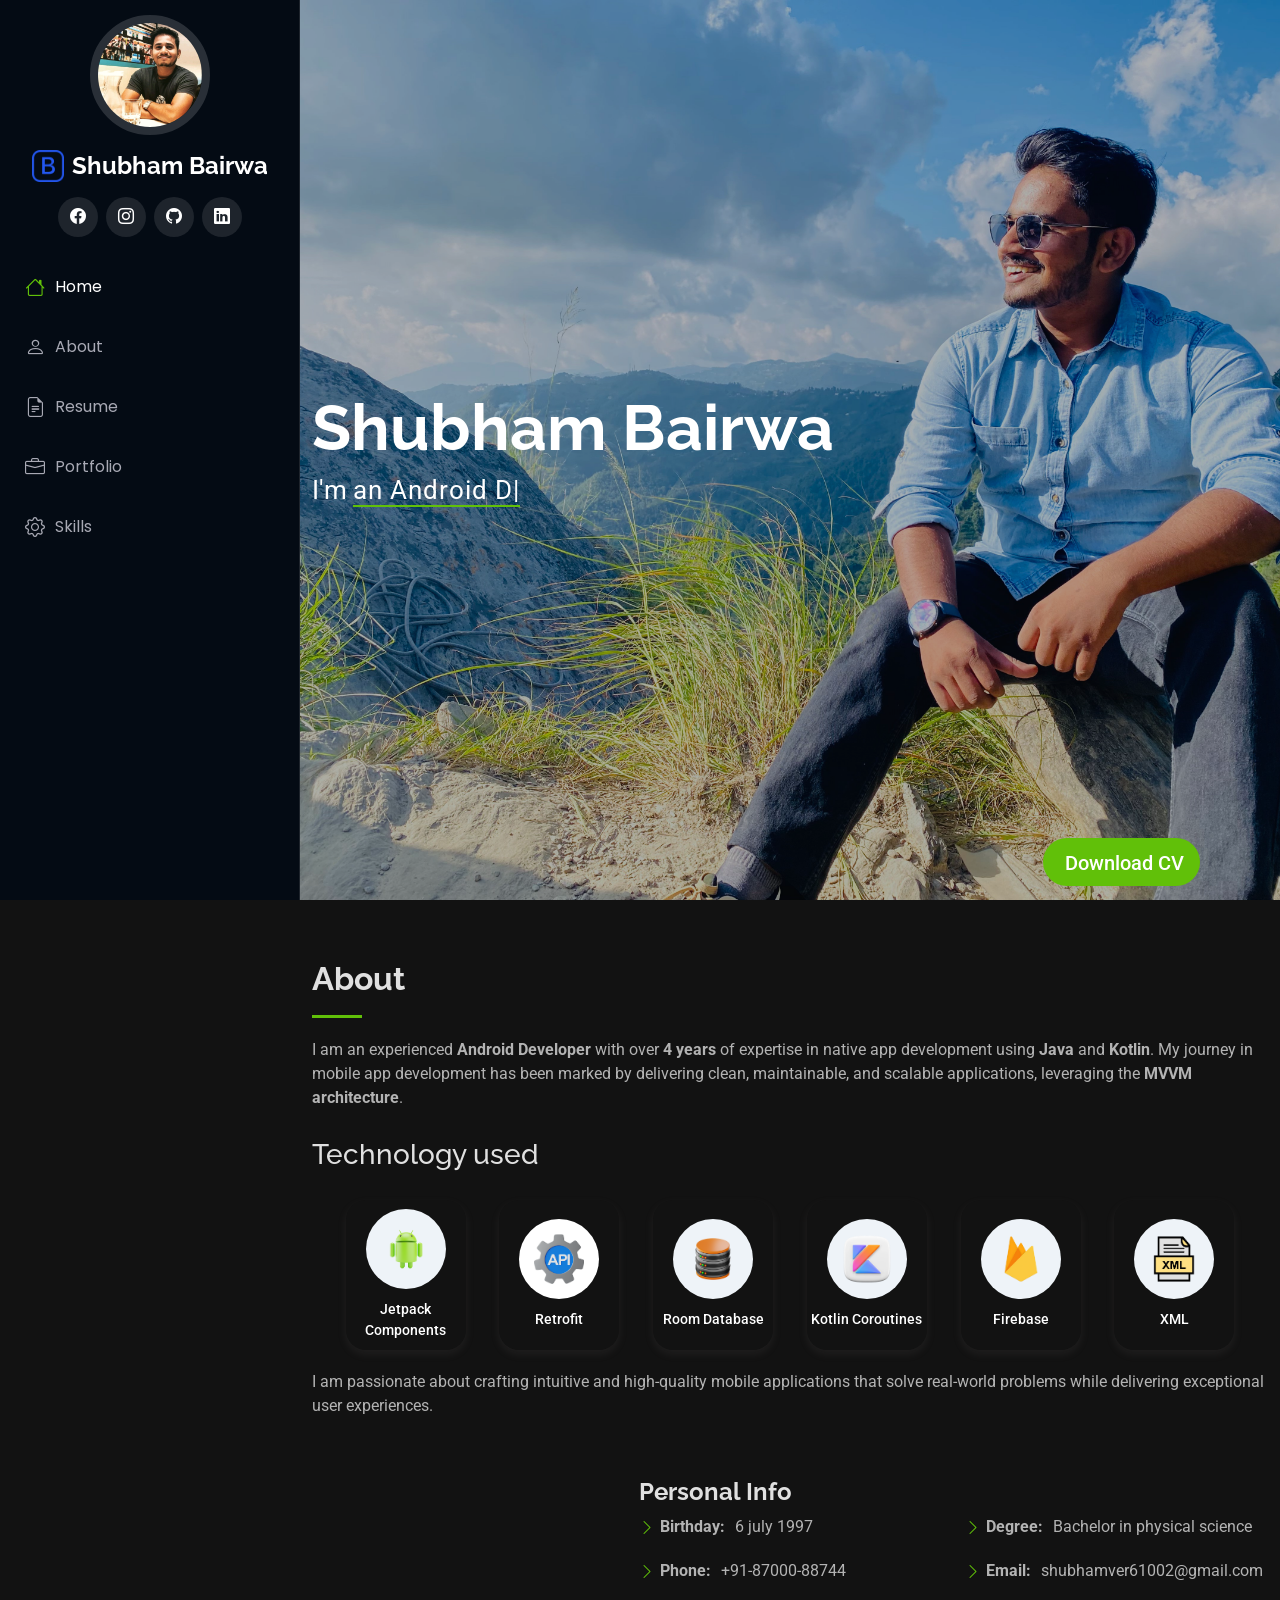
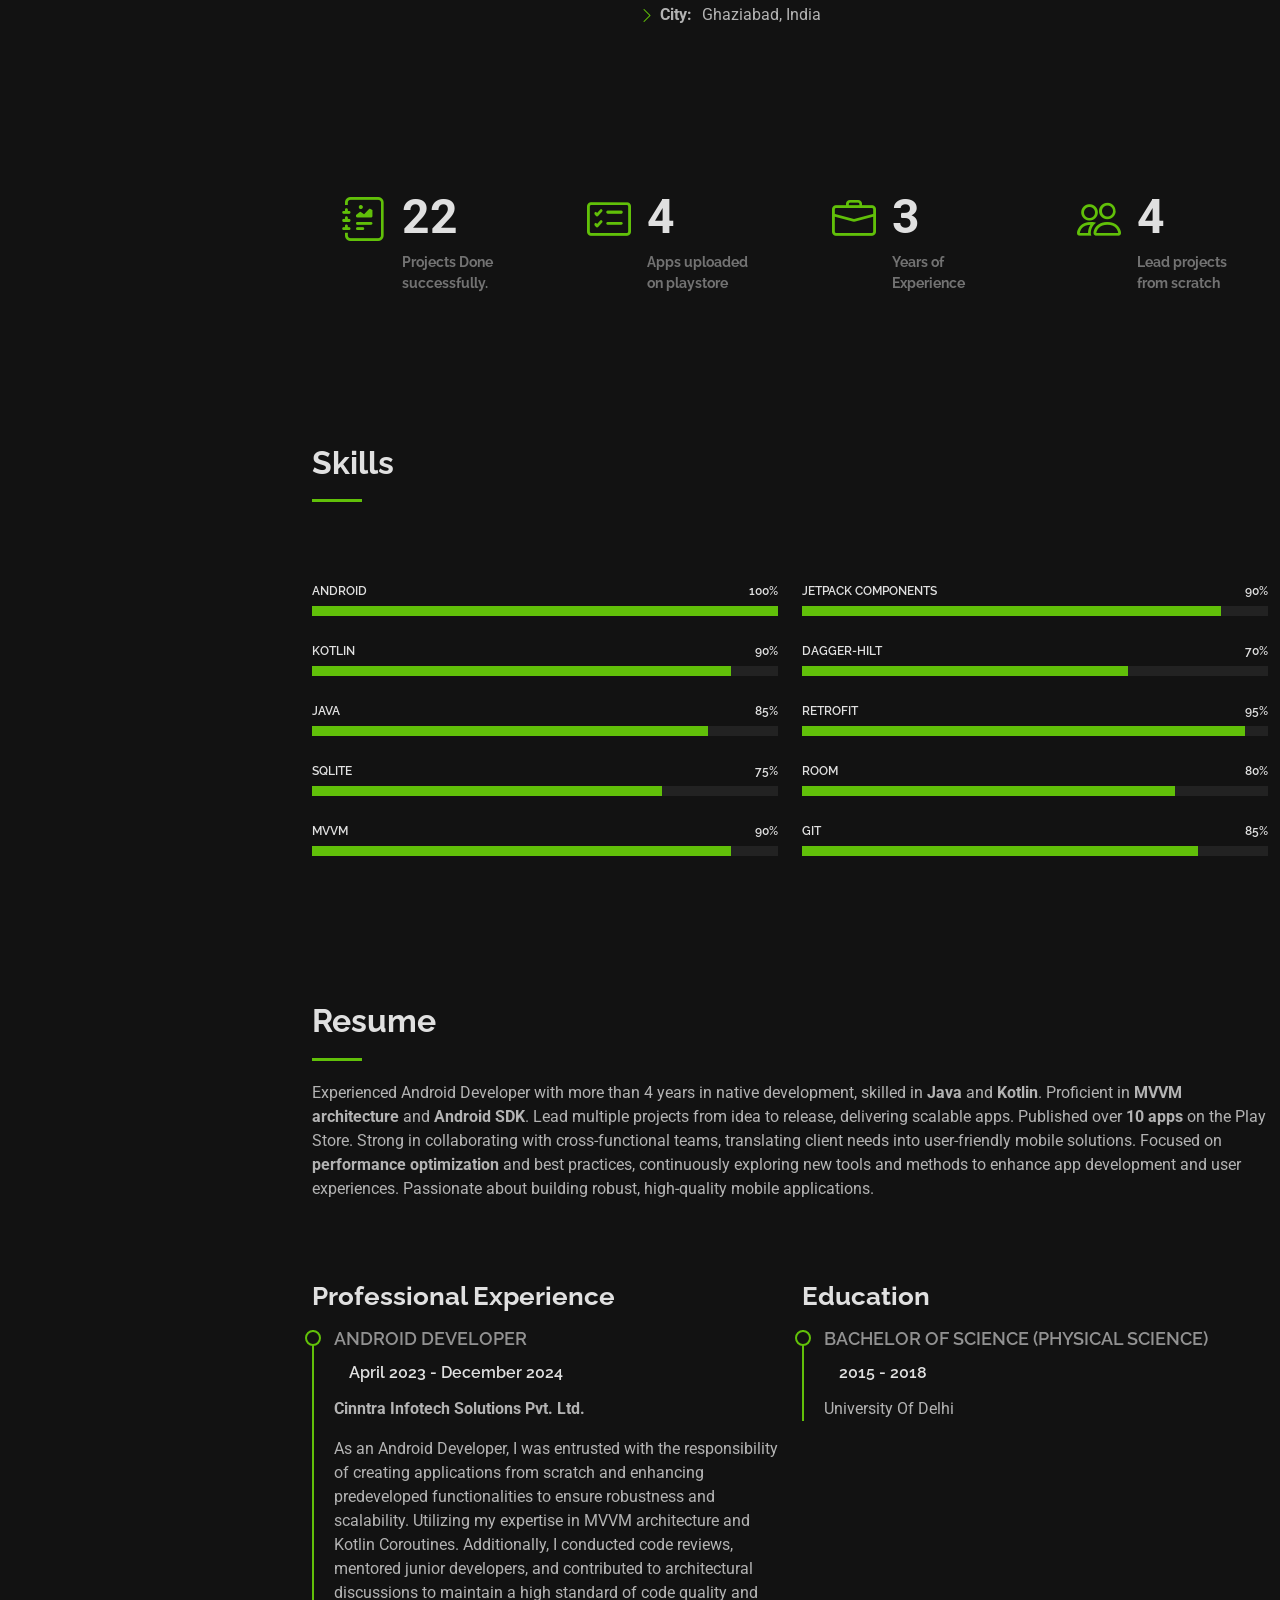
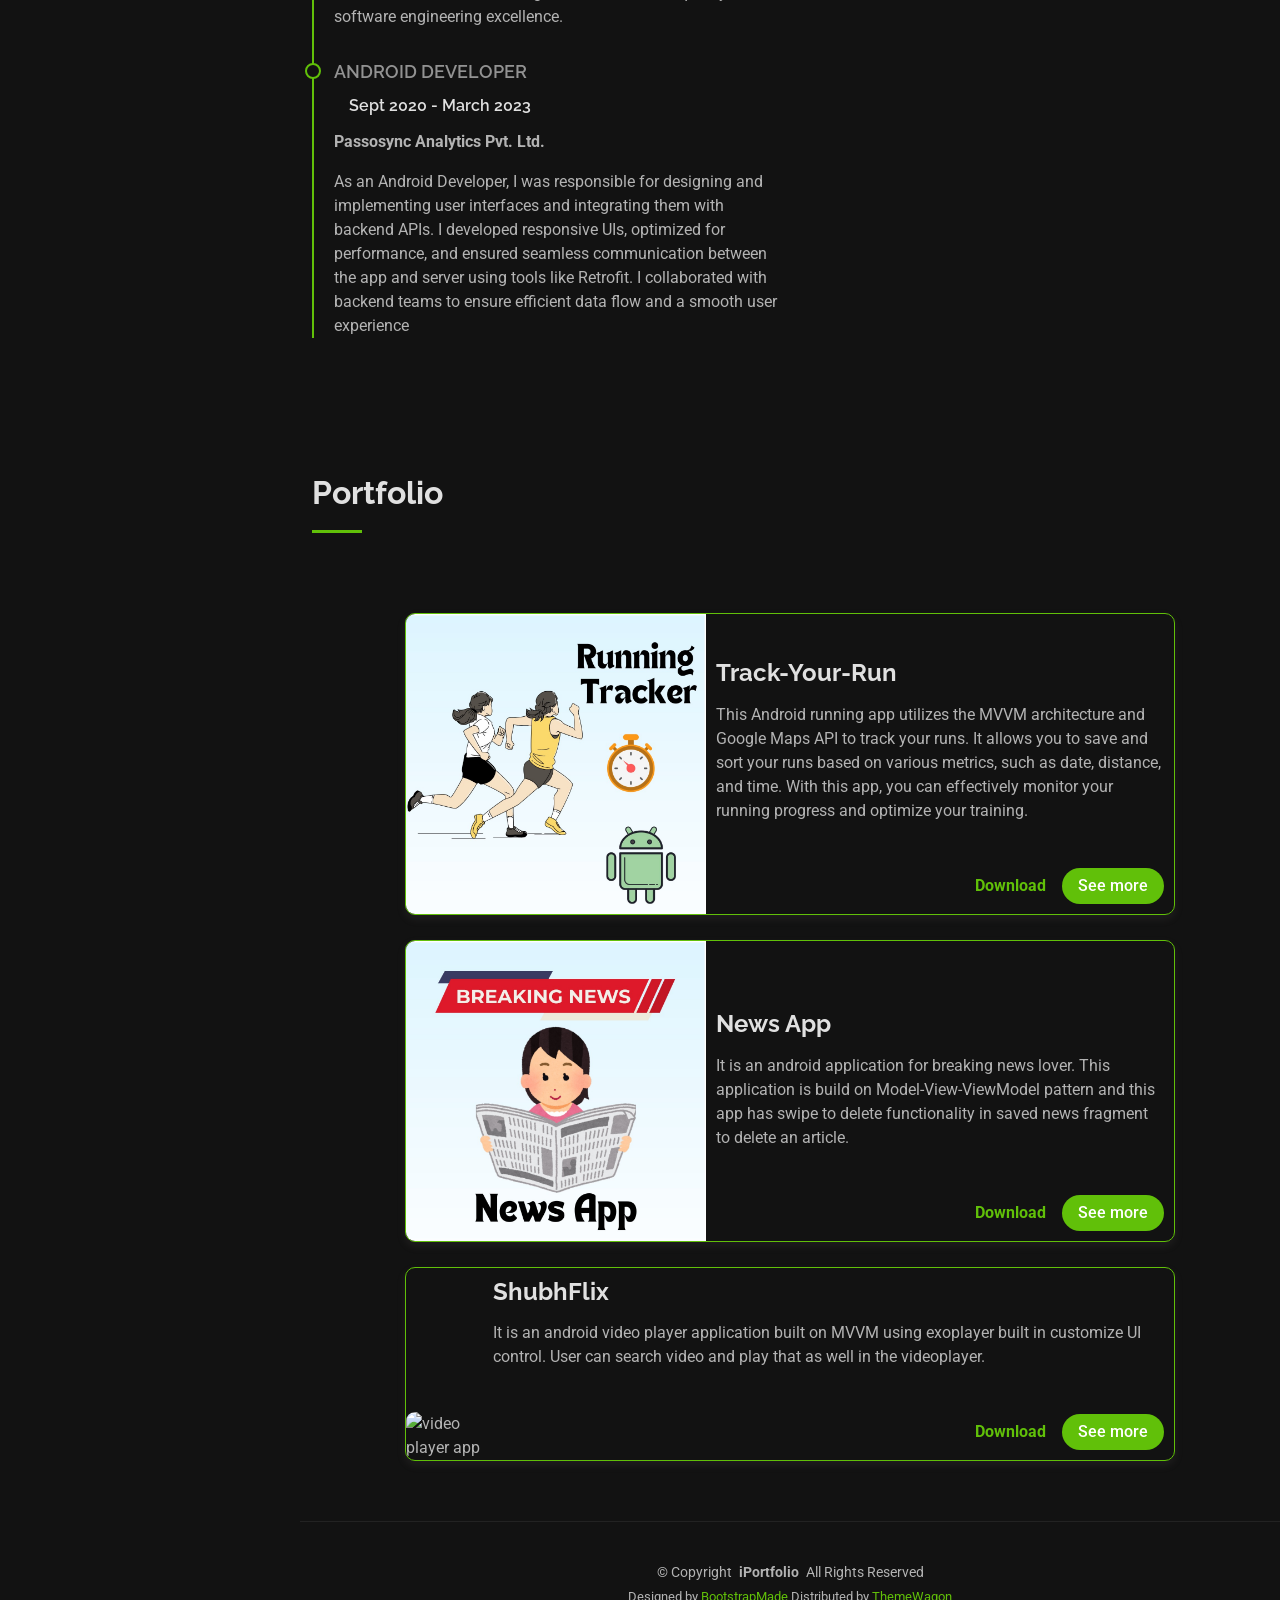
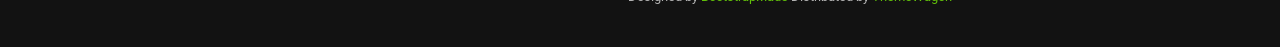
==== commit 4814305e: "added new app" ====
--- a/index.html
+++ b/index.html
@@ -77,7 +77,7 @@
         <li><a href="#resume"><i class="bi bi-file-earmark-text navicon"></i> Resume</a></li>
         <li><a href="#portfolio"><i class="bi bi-briefcase navicon"></i> Portfolio</a></li>
 
-        <li><a href="#contact"><i class="bi bi-envelope navicon"></i> Contact</a></li>
+        <li><a href="#skills"><i class="bi bi-gear navicon"></i> Skills</a></li>
       </ul>
     </nav>
 
@@ -490,6 +490,7 @@
             </div>
           </div>
         </div>
+
         <div class="portfolio-card">
           <img src="./assets/img/breakingnews.jpg" alt="Person reading news">
           <div class="content-wrapper">
@@ -502,6 +503,19 @@
             </div>
           </div>
         </div>
+
+        <div class="portfolio-card">
+          <img src="./assets/img/portfolio/shubhflix.png" alt="video player app">
+          <div class="content-wrapper">
+            <h4>ShubhFlix</h4>
+            <p>It is an android video player application built on MVVM using exoplayer built in customize UI control. User can search video and play that as well in the videoplayer.</p>
+            <div class="button-wrapper">
+              <button><a href="./assets/APK/app_shubhflix.apk">Download</a></button>
+              <button><a href="https://github.com/shubhbairwa/ShubhFlix" target="_blank">See more</a></button>
+            </div>
+          </div>
+        </div>
+
       </div>
     </section>
 
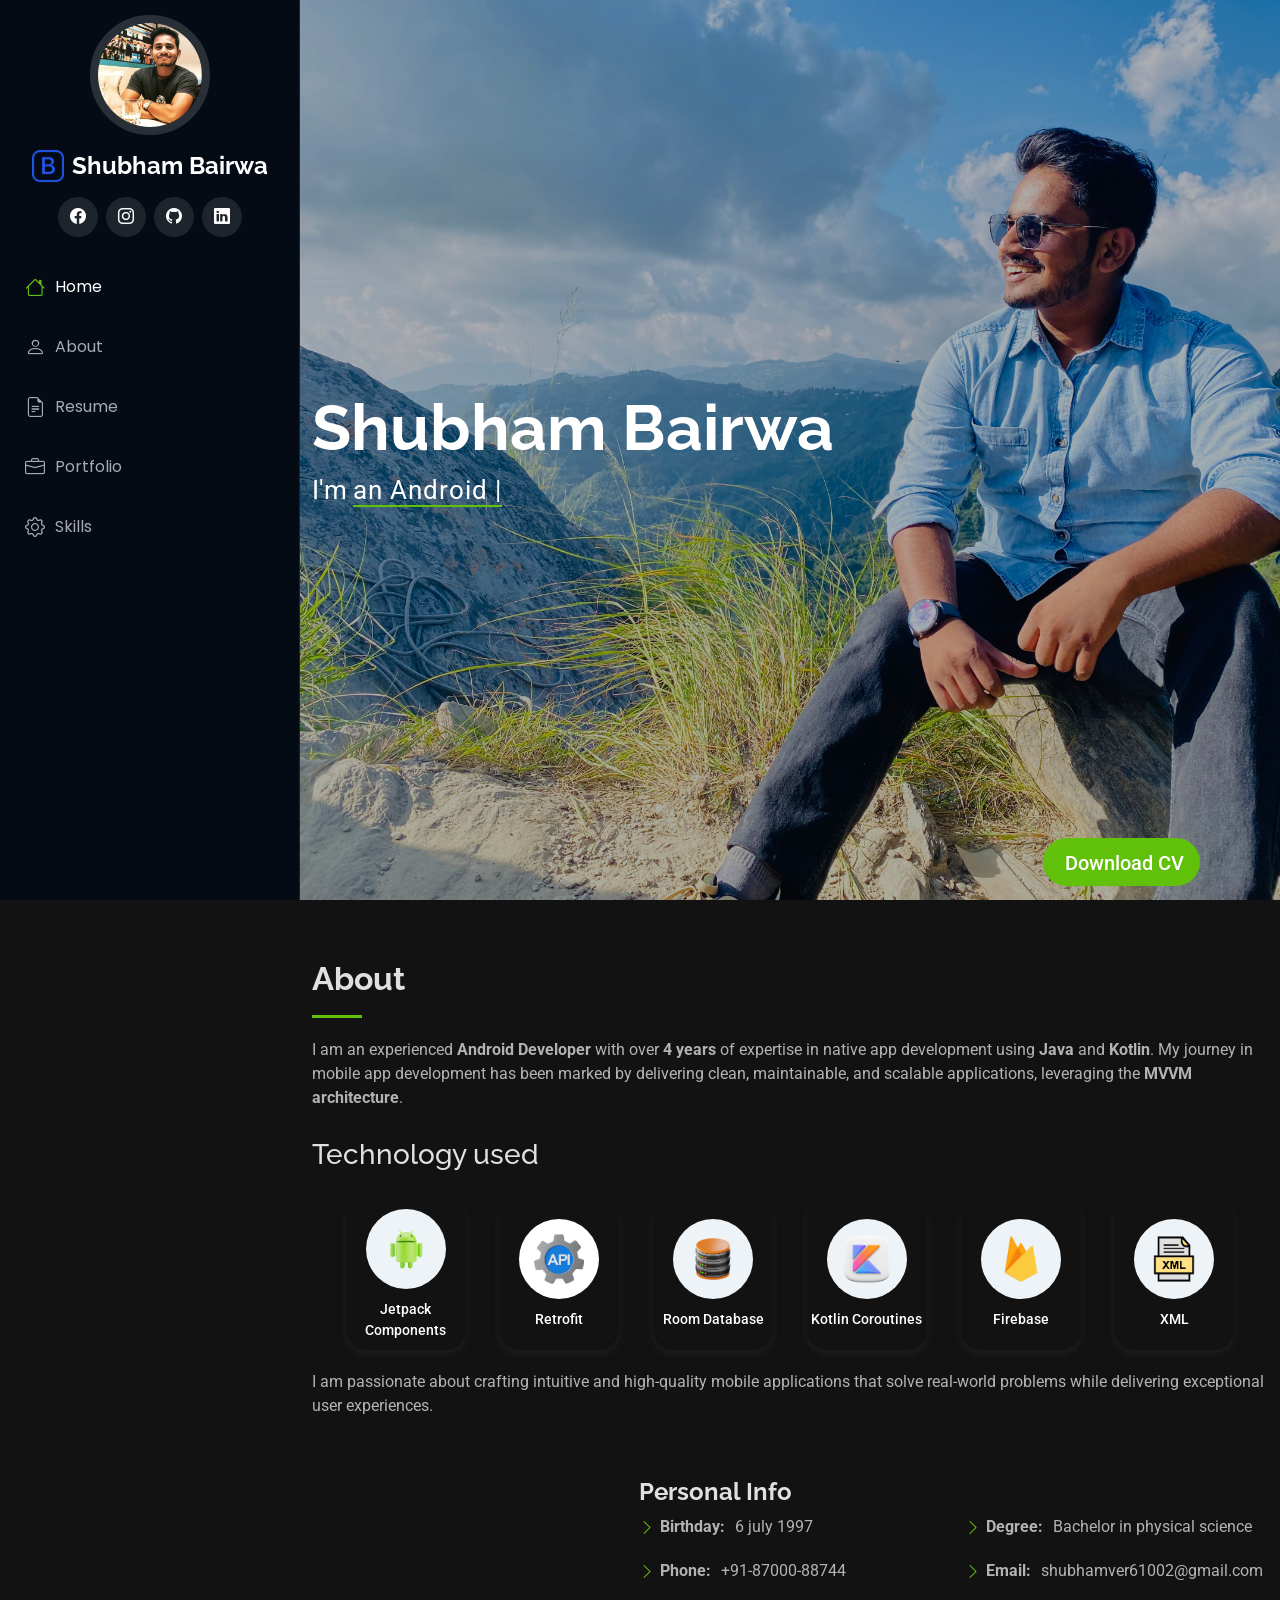
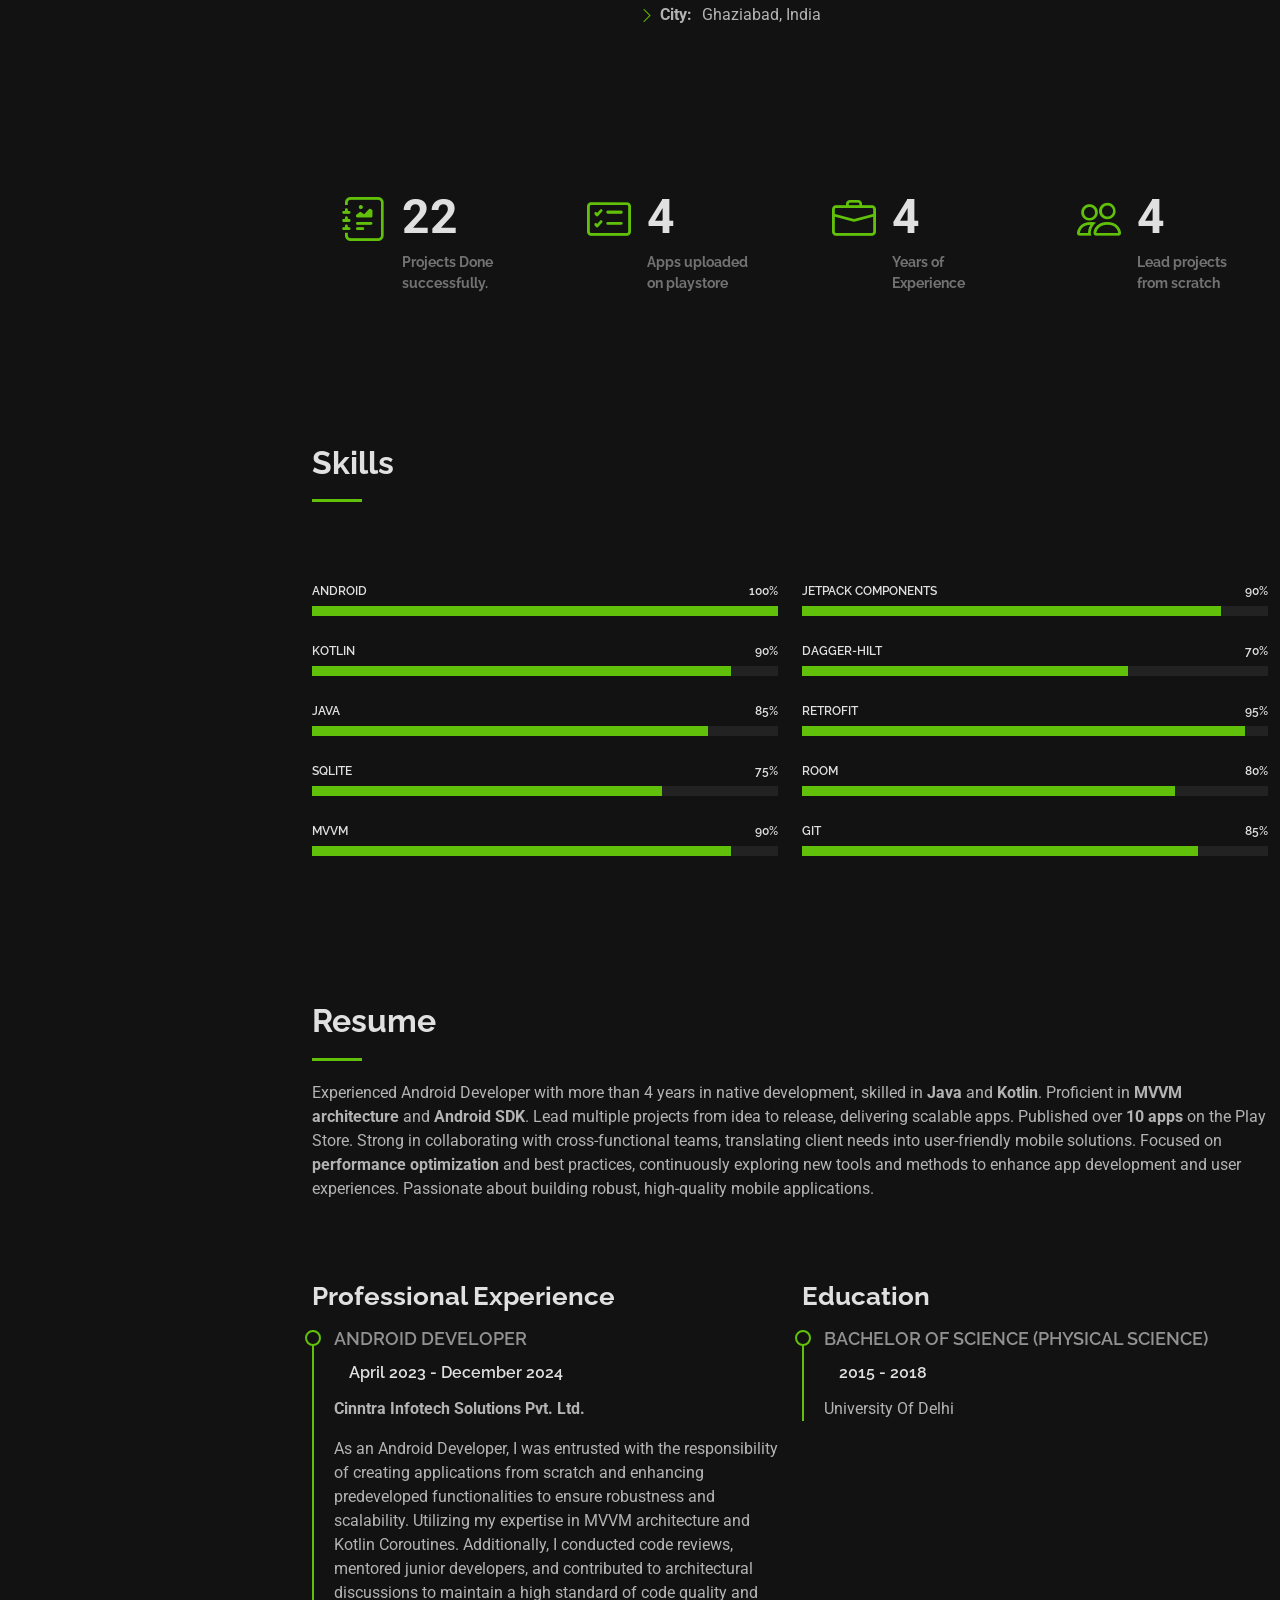
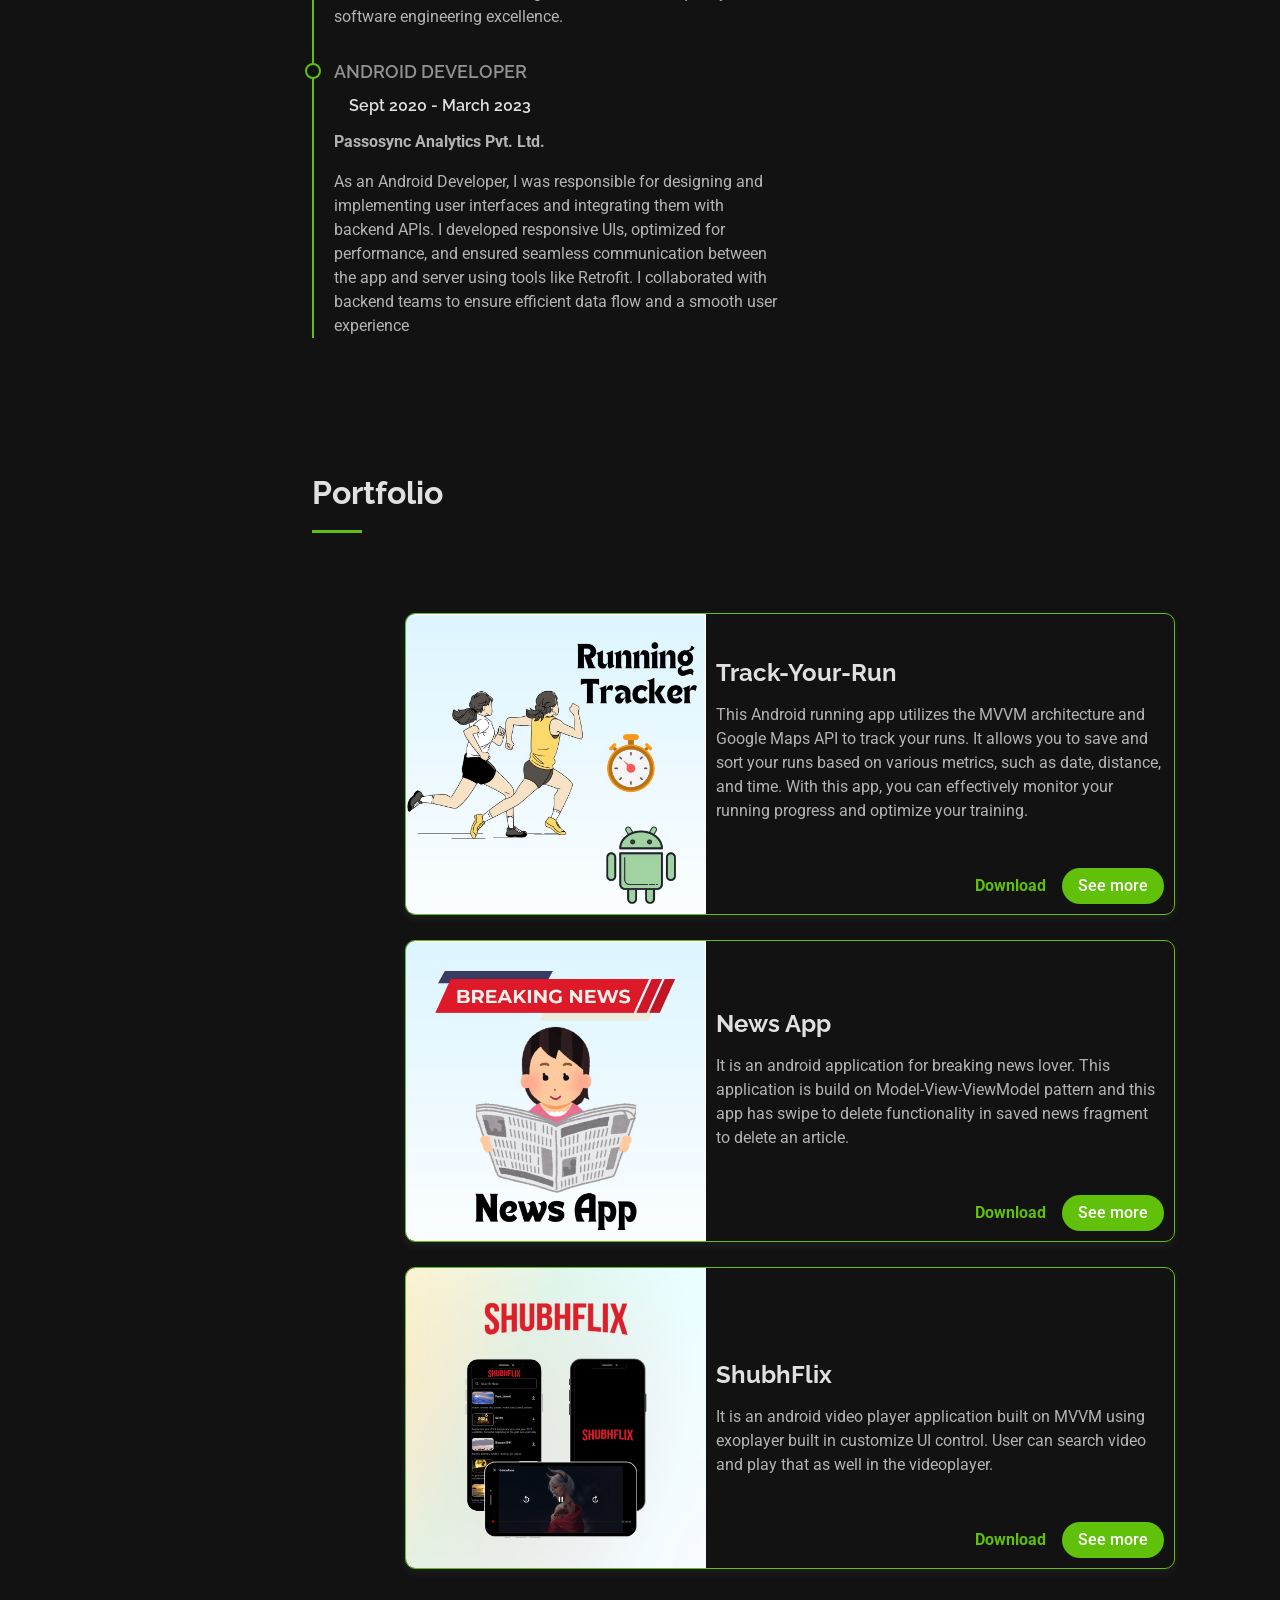
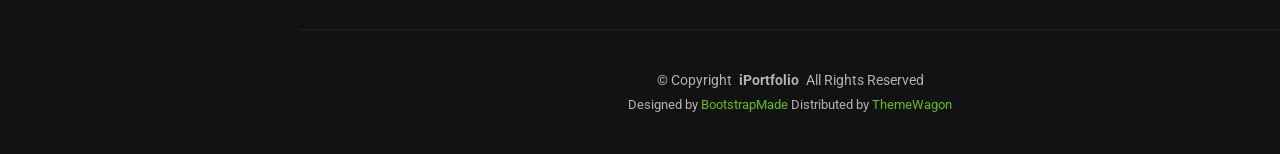
==== commit b030e61c: "added photo" ====
--- a/index.html
+++ b/index.html
@@ -505,7 +505,7 @@
         </div>
 
         <div class="portfolio-card">
-          <img src="./assets/img/portfolio/shubhflix.png" alt="video player app">
+          <img src="./assets/img/portfolio/Shubhflix.png" alt="video player app">
           <div class="content-wrapper">
             <h4>ShubhFlix</h4>
             <p>It is an android video player application built on MVVM using exoplayer built in customize UI control. User can search video and play that as well in the videoplayer.</p>
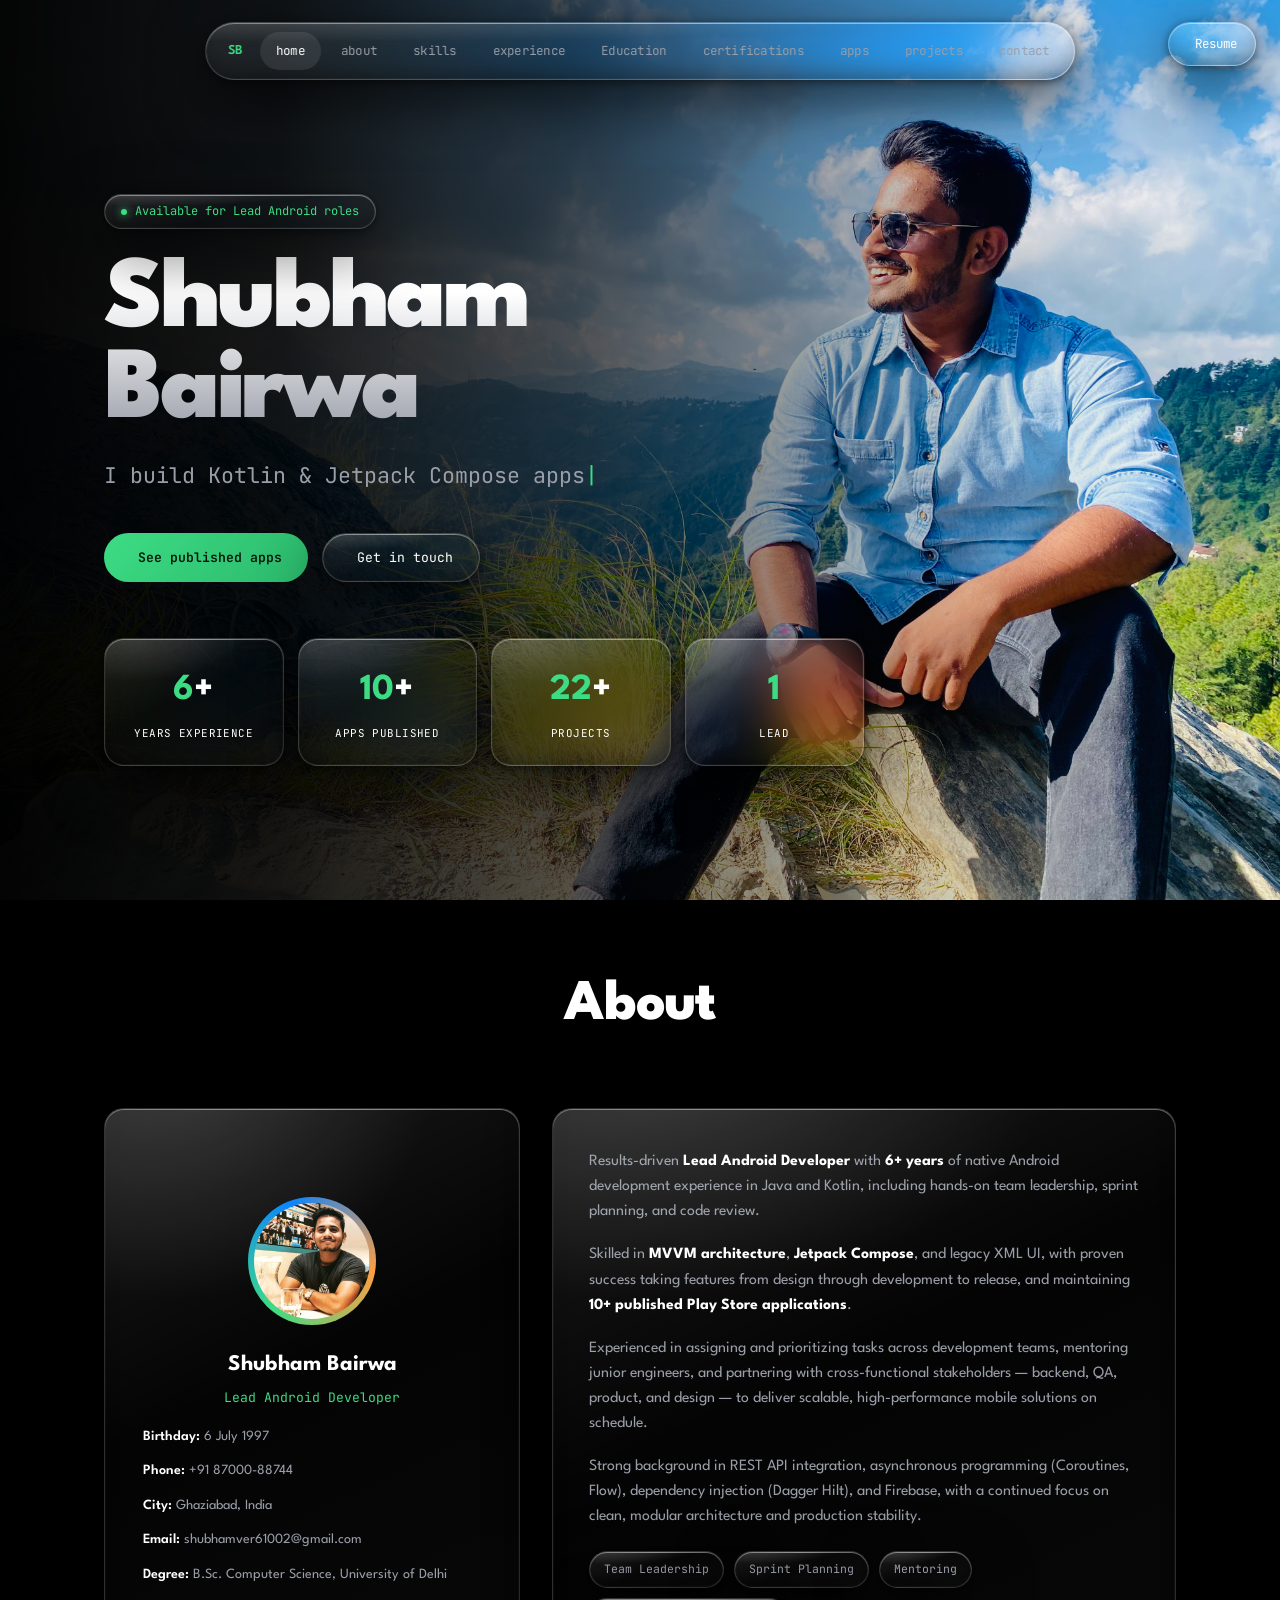
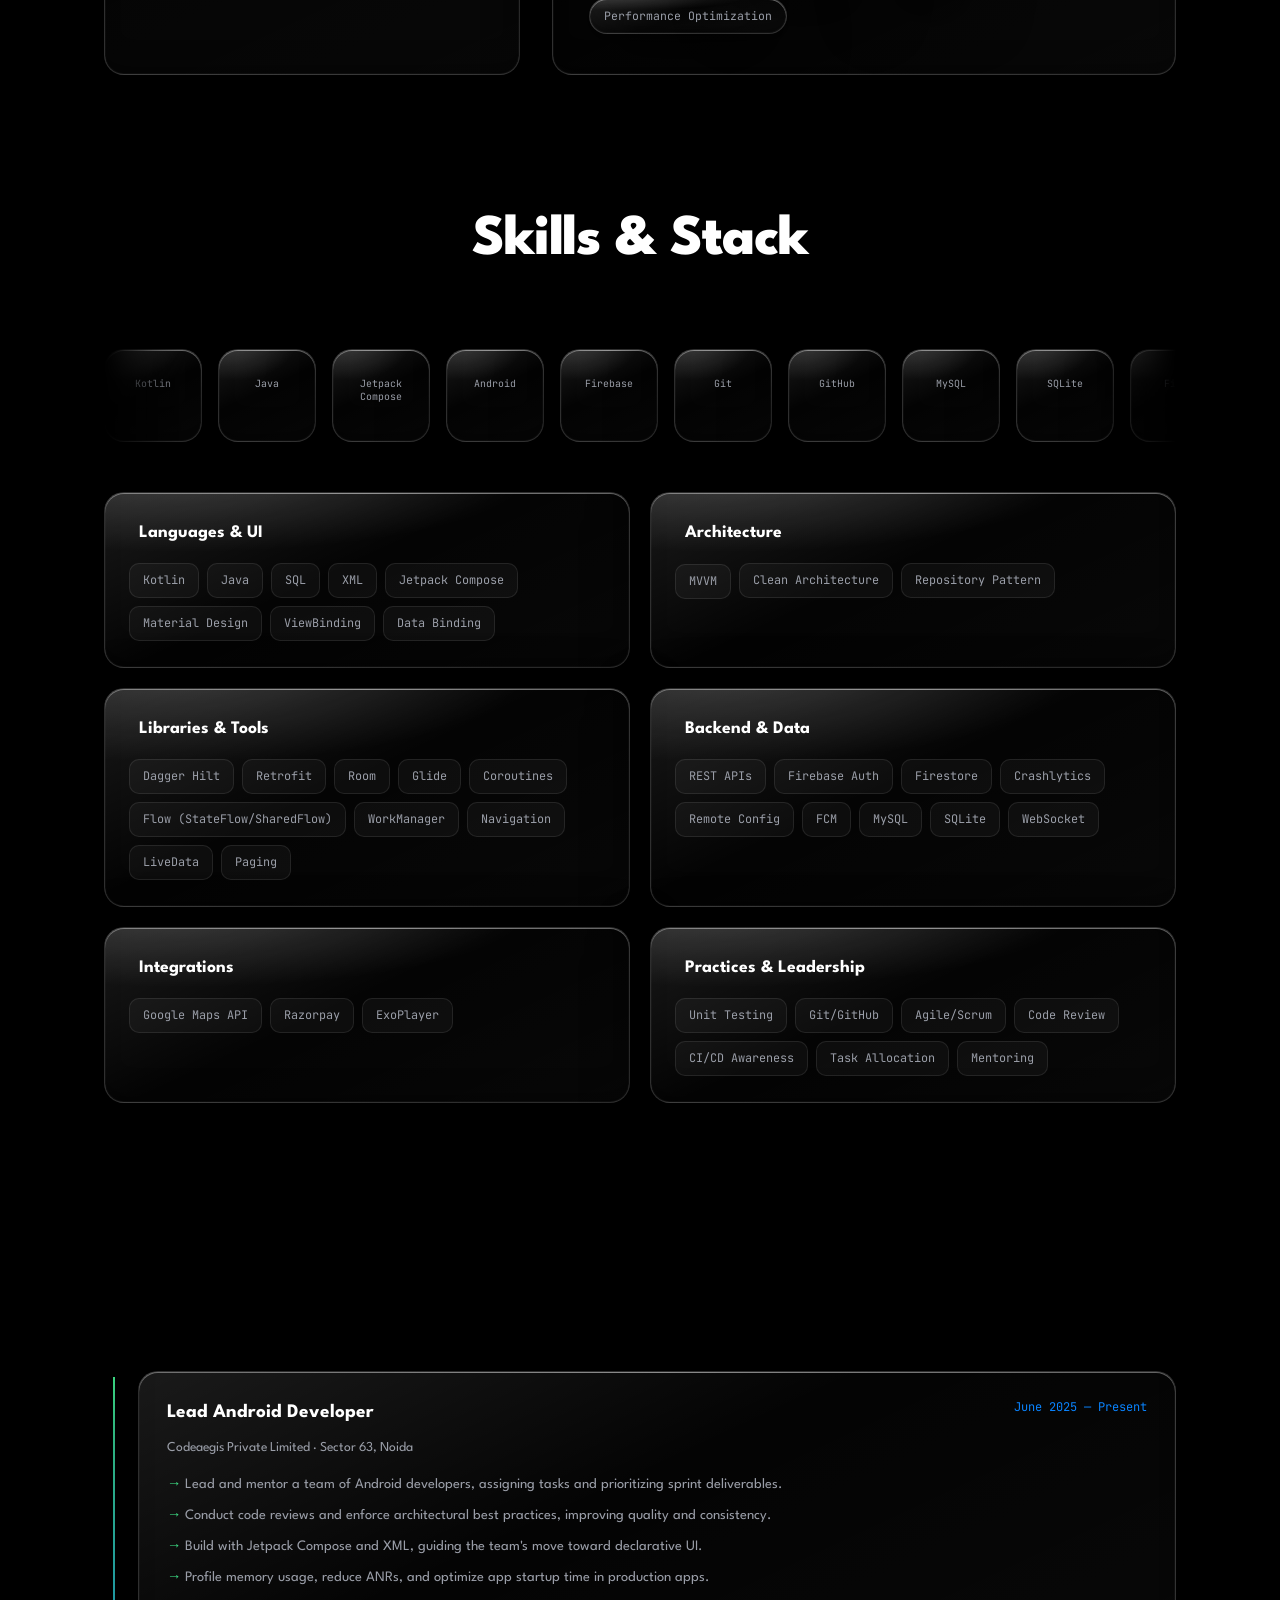
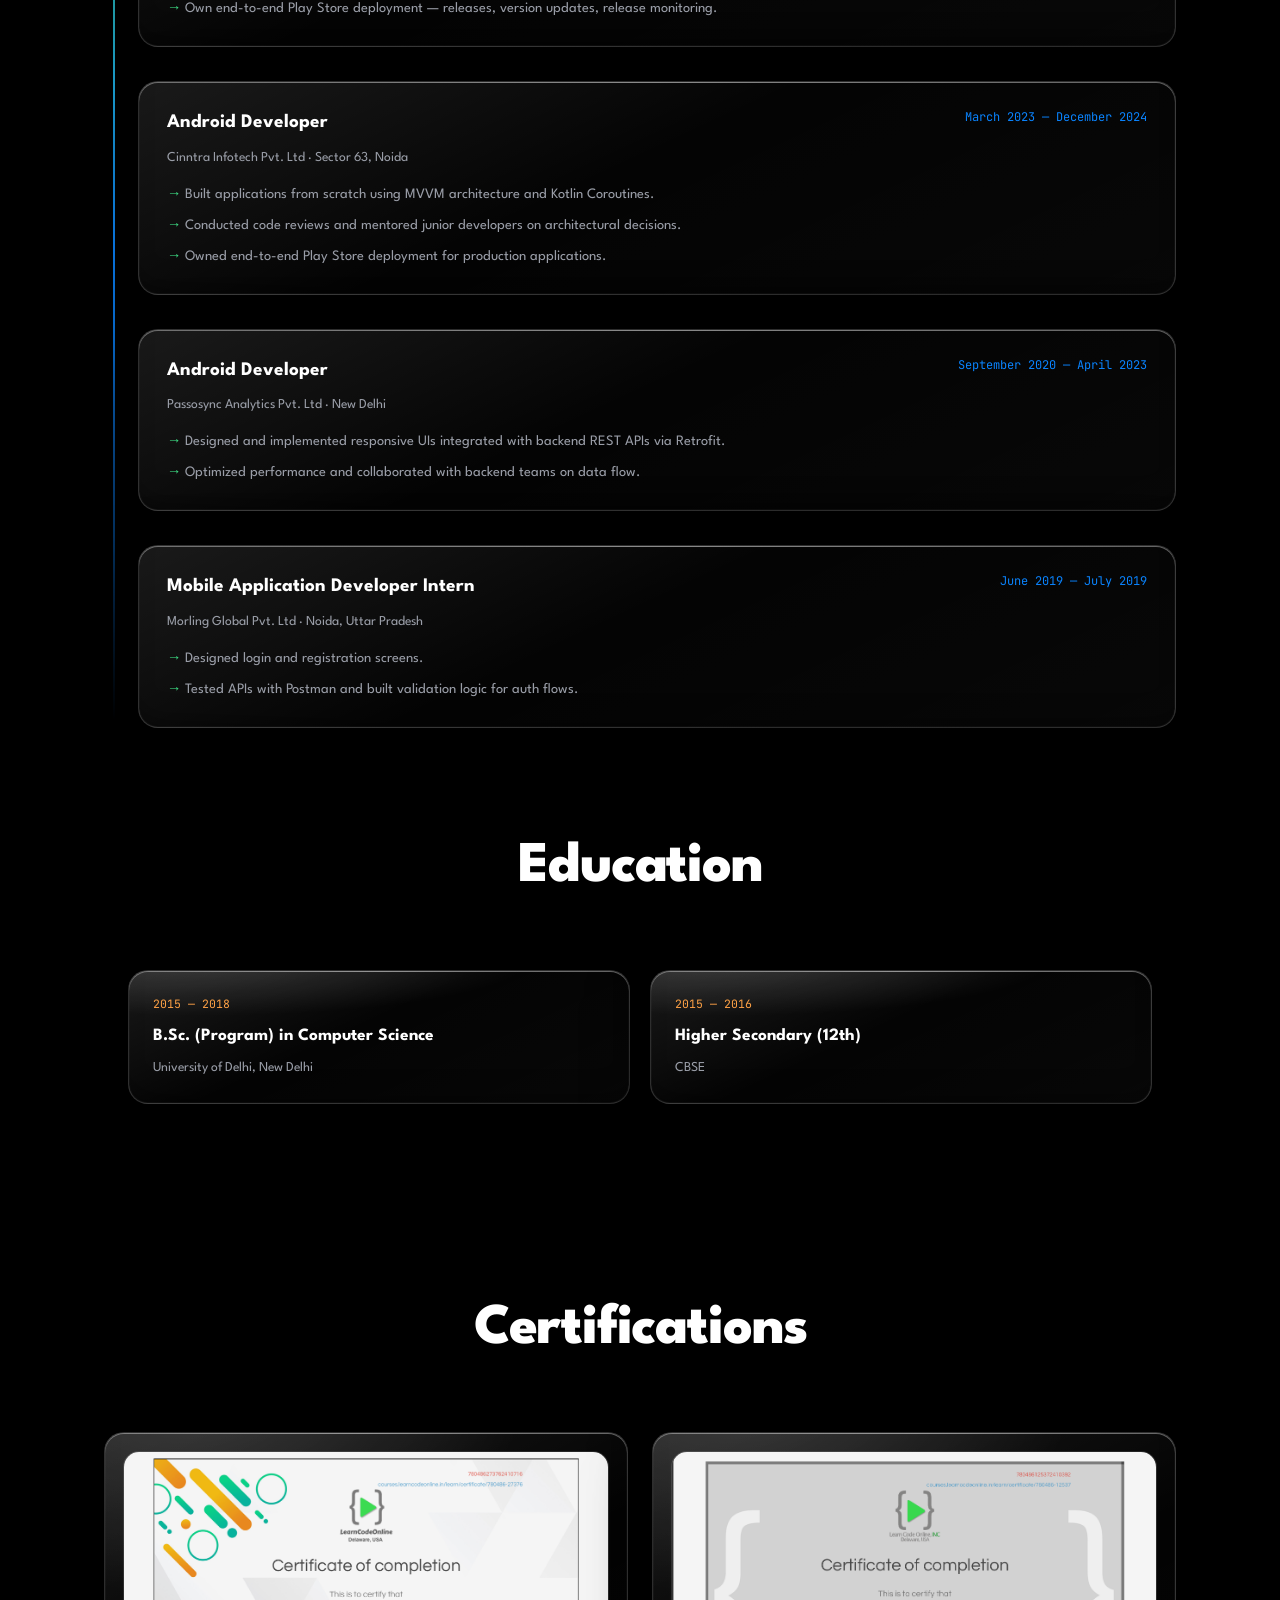
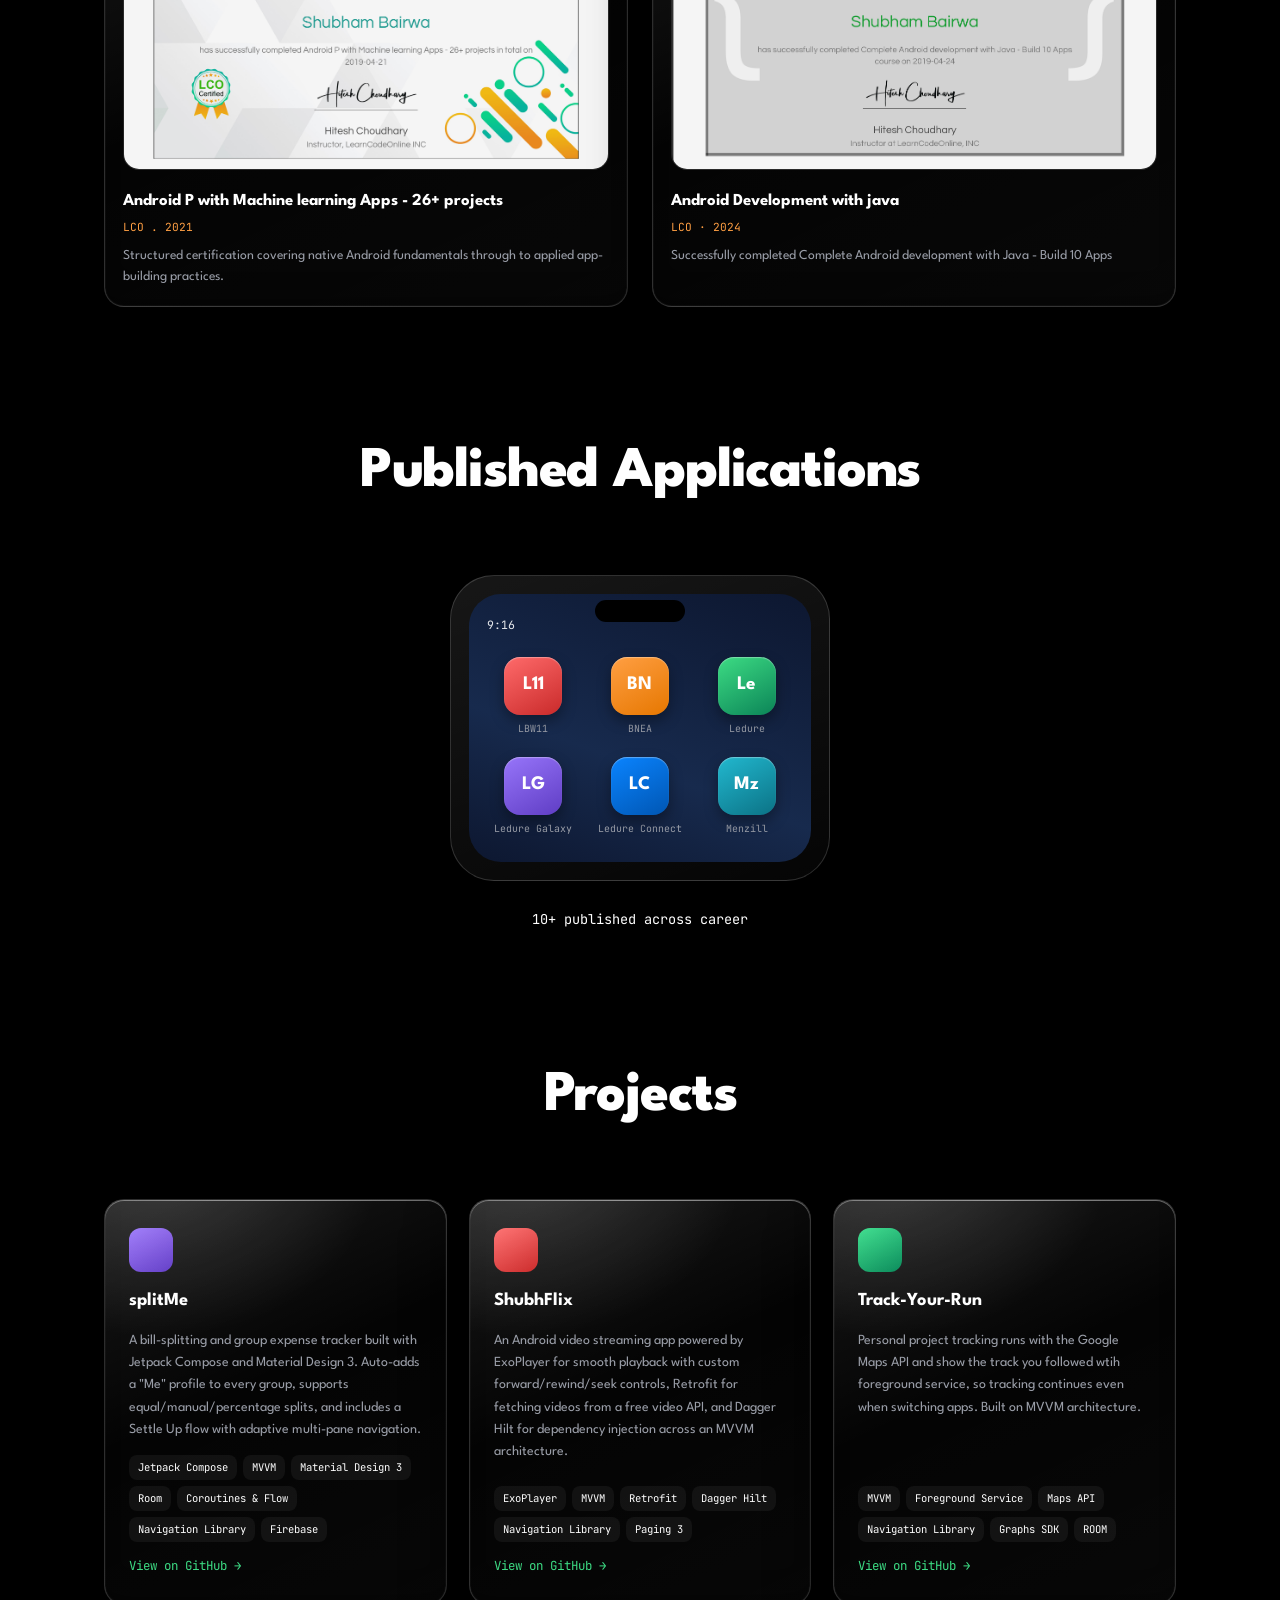
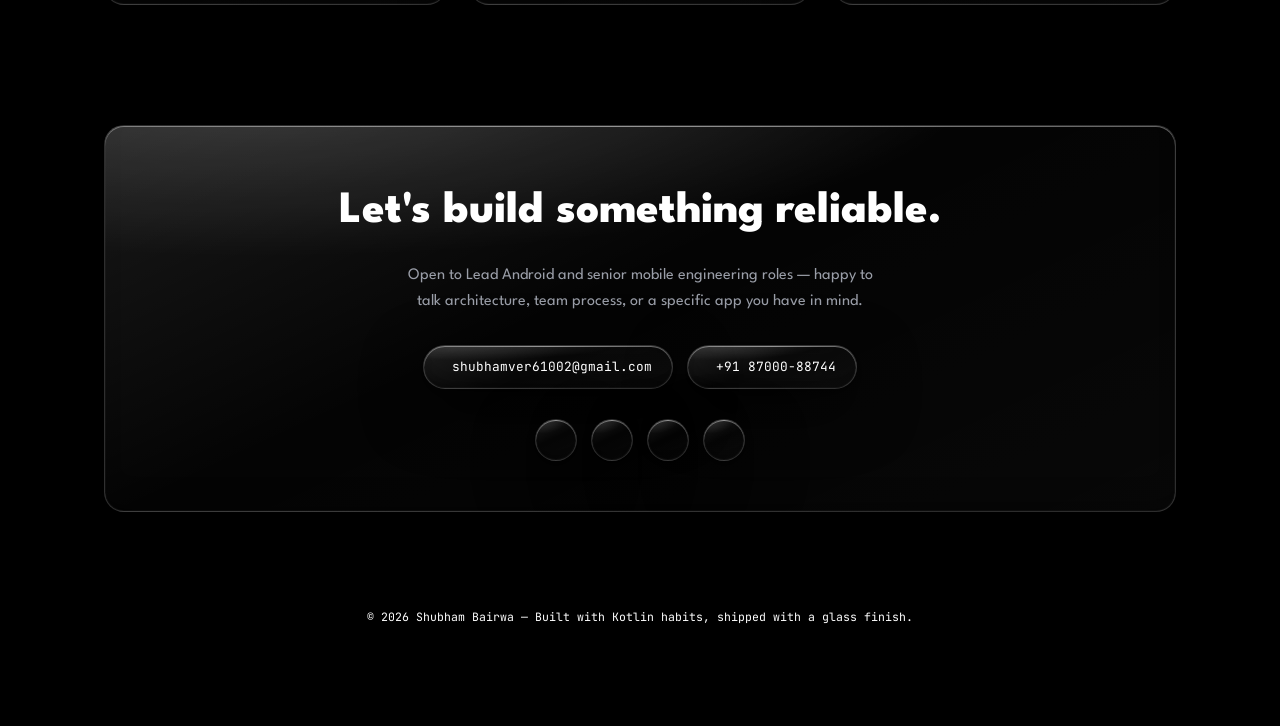
==== commit 5f2876ed: "mew UI and resume updaetd" ====
--- a/index.html
+++ b/index.html
@@ -2,591 +2,2044 @@
 <html lang="en">
 
 <head>
-  <meta charset="utf-8">
-  <meta content="width=device-width, initial-scale=1.0" name="viewport">
-  <title>Portfolio-shubhbairwa</title>
-  <meta content="" name="description">
-  <meta content="" name="keywords">
-
-  <!-- Favicons -->
-  <link href="assets/img/favicon.png" rel="icon">
-  <link href="assets/img/apple-touch-icon.png" rel="apple-touch-icon">
-
-  <!-- Fonts -->
-  <link href="https://fonts.googleapis.com" rel="preconnect">
-  <link href="https://fonts.gstatic.com" rel="preconnect" crossorigin>
+  <meta charset="UTF-8">
+  <meta name="viewport" content="width=device-width, initial-scale=1.0">
+  <title>Shubham Bairwa — Lead Android Developer</title>
+  <meta name="description"
+    content="Shubham Bairwa, Lead Android Developer. 6+ years building Kotlin, Jetpack Compose &amp; MVVM native Android applications.">
+
+  <link rel="preconnect" href="https://fonts.googleapis.com">
+  <link rel="preconnect" href="https://fonts.gstatic.com" crossorigin>
   <link
-    href="https://fonts.googleapis.com/css2?family=Roboto:ital,wght@0,100;0,300;0,400;0,500;0,700;0,900;1,100;1,300;1,400;1,500;1,700;1,900&family=Poppins:ital,wght@0,100;0,200;0,300;0,400;0,500;0,600;0,700;0,800;0,900;1,100;1,200;1,300;1,400;1,500;1,600;1,700;1,800;1,900&family=Raleway:ital,wght@0,100;0,200;0,300;0,400;0,500;0,600;0,700;0,800;0,900;1,100;1,200;1,300;1,400;1,500;1,600;1,700;1,800;1,900&display=swap"
+    href="https://fonts.googleapis.com/css2?family=League+Spartan:wght@400;500;600;700;800;900&family=JetBrains+Mono:wght@400;500;600&display=swap"
     rel="stylesheet">
-  <link rel="stylesheet" href="https://cdnjs.cloudflare.com/ajax/libs/font-awesome/6.7.2/css/all.min.css"
-    integrity="sha512-Evv84Mr4kqVGRNSgIGL/F/aIDqQb7xQ2vcrdIwxfjThSH8CSR7PBEakCr51Ck+w+/U6swU2Im1vVX0SVk9ABhg=="
-    crossorigin="anonymous" referrerpolicy="no-referrer" />
-  <link rel="stylesheet" href="https://cdnjs.cloudflare.com/ajax/libs/remixicon/4.6.0/remixicon.css"
-    integrity="sha512-kJlvECunwXftkPwyvHbclArO8wszgBGisiLeuDFwNM8ws+wKIw0sv1os3ClWZOcrEB2eRXULYUsm8OVRGJKwGA=="
-    crossorigin="anonymous" referrerpolicy="no-referrer" />
-
-  <!-- Vendor CSS Files -->
-  <link href="assets/vendor/bootstrap/css/bootstrap.min.css" rel="stylesheet">
-  <link href="assets/vendor/bootstrap-icons/bootstrap-icons.css" rel="stylesheet">
-  <link href="assets/vendor/aos/aos.css" rel="stylesheet">
-  <link href="assets/vendor/glightbox/css/glightbox.min.css" rel="stylesheet">
-  <link href="assets/vendor/swiper/swiper-bundle.min.css" rel="stylesheet">
-
-  <!-- Main CSS File -->
-  <link href="assets/css/main.css" rel="stylesheet">
-
-  <!-- =======================================================
-  * Template Name: iPortfolio
-  * Template URL: https://bootstrapmade.com/iportfolio-bootstrap-portfolio-websites-template/
-  * Updated: Jun 29 2024 with Bootstrap v5.3.3
-  * Author: BootstrapMade.com
-  * License: https://bootstrapmade.com/license/
-  ======================================================== -->
+  <link rel="stylesheet" href="https://cdnjs.cloudflare.com/ajax/libs/remixicon/4.6.0/remixicon.css">
+
+  <style>
+    :root {
+      /* ---- token system ---- */
+      --bg-deep: #000000;
+      --bg-mesh-1: #050505;
+      --bg-mesh-2: #0a0a0a;
+      --accent-android: #3ddc84;
+      --accent-ios: #0a84ff;
+      --accent-warm: #ff9f43;
+      --text-primary: #ffffff;
+      --text-muted: #9a9ea8;
+      --text-faint: #ffffff;
+
+      --glass-fill: rgba(255, 255, 255, 0.045);
+      --glass-fill-strong: rgba(255, 255, 255, 0.09);
+      --glass-border: rgba(255, 255, 255, 0.16);
+      --glass-edge: rgba(255, 255, 255, 0.5);
+      --glass-shadow: 0 20px 60px rgba(0, 0, 0, 0.7), 0 2px 8px rgba(0, 0, 0, 0.5);
+
+      --radius-lg: 28px;
+      --radius-md: 20px;
+      --radius-sm: 14px;
+
+      --font-display: 'League Spartan', sans-serif;
+      --font-body: 'League Spartan', sans-serif;
+      --font-mono: 'JetBrains Mono', monospace;
+    }
+
+    * {
+      margin: 0;
+      padding: 0;
+      box-sizing: border-box;
+    }
+
+    html {
+      scroll-behavior: smooth;
+    }
+
+    @media (prefers-reduced-motion: reduce) {
+      * {
+        animation-duration: 0.001ms !important;
+        animation-iteration-count: 1 !important;
+        transition-duration: 0.001ms !important;
+        scroll-behavior: auto !important;
+      }
+    }
+
+    body {
+      background: var(--bg-deep);
+      color: var(--text-primary);
+      font-family: var(--font-body);
+      line-height: 1.6;
+      overflow-x: hidden;
+      position: relative;
+    }
+
+    /* ---------- ambient mesh background ---------- */
+    .mesh-bg {
+      position: fixed;
+      inset: 0;
+      z-index: 0;
+      pointer-events: none;
+      background:
+        radial-gradient(ellipse 50% 38% at 12% 12%, rgba(61, 220, 132, 0.13), transparent 62%),
+        radial-gradient(ellipse 48% 40% at 88% 18%, rgba(10, 132, 255, 0.14), transparent 62%),
+        radial-gradient(ellipse 55% 45% at 50% 95%, rgba(255, 159, 67, 0.08), transparent 62%),
+        radial-gradient(ellipse 70% 60% at 50% 45%, rgba(255, 255, 255, 0.03), transparent 70%),
+        linear-gradient(180deg, #000000 0%, var(--bg-mesh-1) 45%, var(--bg-mesh-2) 100%);
+      animation: meshDrift 24s ease-in-out infinite alternate;
+      background-size: 140% 140%;
+    }
+
+    @keyframes meshDrift {
+      0% {
+        background-position: 0% 0%;
+      }
+
+      100% {
+        background-position: 20% 15%;
+      }
+    }
+
+    .grain {
+      position: fixed;
+      inset: 0;
+      z-index: 1;
+      pointer-events: none;
+      opacity: 0.035;
+      background-image: url("data:image/svg+xml,%3Csvg xmlns='http://www.w3.org/2000/svg' width='120' height='120'%3E%3Cfilter id='n'%3E%3CfeTurbulence type='fractalNoise' baseFrequency='0.9' numOctaves='2' stitchTiles='stitch'/%3E%3C/filter%3E%3Crect width='100%25' height='100%25' filter='url(%23n)'/%3E%3C/svg%3E");
+    }
+
+    section,
+    header,
+    footer {
+      position: relative;
+      z-index: 2;
+    }
+
+    /* ---------- glass utility ---------- */
+    .glass {
+      position: relative;
+      background: linear-gradient(155deg, rgba(255, 255, 255, 0.10), rgba(255, 255, 255, 0.015) 45%, rgba(255, 255, 255, 0.03) 100%);
+      border: 1px solid var(--glass-border);
+      -webkit-backdrop-filter: blur(30px) saturate(190%);
+      backdrop-filter: blur(30px) saturate(190%);
+      box-shadow:
+        var(--glass-shadow),
+        inset 0 1px 0 rgba(255, 255, 255, 0.35),
+        inset 0 0 0 1px rgba(255, 255, 255, 0.03),
+        inset 0 -18px 30px -20px rgba(0, 0, 0, 0.6);
+      border-radius: var(--radius-md);
+      transition: box-shadow .4s ease, transform .4s ease, border-color .4s ease;
+      overflow: hidden;
+    }
+
+    .glass::before {
+      content: '';
+      position: absolute;
+      inset: 0;
+      pointer-events: none;
+      border-radius: inherit;
+      background: radial-gradient(120% 80% at 15% -10%, rgba(255, 255, 255, 0.16), transparent 55%);
+      mix-blend-mode: overlay;
+    }
+
+    .glass::after {
+      content: '';
+      position: absolute;
+      left: 0;
+      right: 0;
+      top: 0;
+      height: 1px;
+      background: linear-gradient(90deg, transparent, var(--glass-edge), transparent);
+      opacity: 0.5;
+    }
+
+    .glass-strong {
+      background: linear-gradient(155deg, rgba(255, 255, 255, 0.14), rgba(255, 255, 255, 0.03) 100%);
+    }
+
+    .wrap {
+      max-width: 1120px;
+      margin: 0 auto;
+      padding: 0 24px;
+    }
+
+    /* ---------- nav ---------- */
+    .navpill {
+      position: fixed;
+      top: 22px;
+      left: 50%;
+      transform: translateX(-50%);
+      z-index: 100;
+      display: flex;
+      align-items: center;
+      gap: 4px;
+      padding: 8px;
+      border-radius: 999px;
+    }
+
+    .navpill a {
+      color: var(--text-muted);
+      text-decoration: none;
+      font-family: var(--font-mono);
+      font-size: 0.78rem;
+      letter-spacing: 0.02em;
+      padding: 9px 16px;
+      border-radius: 999px;
+      transition: color .3s ease, background .3s ease;
+      white-space: nowrap;
+    }
+
+    .navpill a.active,
+    .navpill a:hover {
+      color: var(--text-primary);
+      background: rgba(255, 255, 255, 0.09);
+    }
+
+    .navpill .brand {
+      font-family: var(--font-display);
+      font-weight: 600;
+      color: var(--accent-android);
+      padding: 9px 14px;
+      font-size: 0.85rem;
+    }
+
+    @media (max-width:820px) {
+      .navpill {
+        top: auto;
+        bottom: 18px;
+        left: 16px;
+        right: 16px;
+        transform: none;
+        justify-content: space-between;
+        overflow-x: auto;
+      }
+
+      .navpill .brand {
+        display: none;
+      }
+
+      .navpill a {
+        padding: 8px 10px;
+        font-size: 0.68rem;
+      }
+    }
+
+    .cv-btn {
+      position: fixed;
+      top: 22px;
+      right: 24px;
+      z-index: 100;
+      display: flex;
+      align-items: center;
+      gap: 8px;
+      padding: 11px 18px;
+      border-radius: 999px;
+      font-family: var(--font-mono);
+      font-size: 0.78rem;
+      color: var(--text-primary);
+      text-decoration: none;
+      transition: transform .25s ease, background .3s ease;
+    }
+
+    .cv-btn:hover {
+      transform: translateY(-2px);
+      background: var(--glass-fill-strong);
+    }
+
+    @media (max-width:820px) {
+      .cv-btn {
+        top: 16px;
+        right: 16px;
+        padding: 9px 12px;
+        font-size: 0.68rem;
+      }
+    }
+
+    /* ---------- hero ---------- */
+    .hero {
+      min-height: 100vh;
+      display: flex;
+      flex-direction: column;
+      justify-content: center;
+      padding: 120px 24px 80px;
+    }
+
+    .hero-inner {
+      max-width: 900px;
+      margin: 0 auto;
+      text-align: center;
+    }
+
+    .eyebrow {
+      display: inline-flex;
+      align-items: center;
+      gap: 8px;
+      font-family: var(--font-mono);
+      font-size: 0.75rem;
+      color: var(--accent-android);
+      padding: 7px 16px;
+      border-radius: 999px;
+      margin-bottom: 28px;
+    }
+
+    .eyebrow .dot {
+      width: 6px;
+      height: 6px;
+      border-radius: 50%;
+      background: var(--accent-android);
+      box-shadow: 0 0 8px var(--accent-android);
+      animation: pulse 2s infinite;
+    }
+
+    @keyframes pulse {
+
+      0%,
+      100% {
+        opacity: 1;
+      }
+
+      50% {
+        opacity: 0.3;
+      }
+    }
+
+    .hero h1 {
+      font-family: var(--font-display);
+      font-weight: 900;
+      letter-spacing: -0.03em;
+      font-size: clamp(2.8rem, 7.5vw, 5.6rem);
+      line-height: 0.98;
+      margin-bottom: 20px;
+      background: linear-gradient(180deg, #ffffff 20%, #9a9ea8 100%);
+      -webkit-background-clip: text;
+      background-clip: text;
+      color: transparent;
+    }
+
+    .hero .role-line {
+      font-family: var(--font-mono);
+      font-size: clamp(1rem, 2.6vw, 1.35rem);
+      color: var(--text-muted);
+      min-height: 1.8em;
+      margin-bottom: 36px;
+    }
+
+    .role-line .cursor {
+      color: var(--accent-android);
+      animation: blink 1s step-end infinite;
+    }
+
+    @keyframes blink {
+      50% {
+        opacity: 0;
+      }
+    }
+
+    .hero-ctas {
+      display: flex;
+      gap: 14px;
+      justify-content: center;
+      flex-wrap: wrap;
+      margin-bottom: 56px;
+    }
+
+    .btn {
+      font-family: var(--font-mono);
+      font-size: 0.82rem;
+      padding: 13px 26px;
+      border-radius: 999px;
+      text-decoration: none;
+      color: var(--text-primary);
+      display: inline-flex;
+      align-items: center;
+      gap: 8px;
+      transition: transform .25s ease, box-shadow .25s ease;
+    }
+
+    .btn-primary {
+      background: linear-gradient(135deg, var(--accent-android), #2bb96c);
+      color: #04150a;
+      font-weight: 600;
+    }
+
+    .btn-primary:hover {
+      transform: translateY(-3px);
+      box-shadow: 0 10px 28px rgba(61, 220, 132, 0.35);
+    }
+
+    .btn-ghost:hover {
+      transform: translateY(-3px);
+      background: var(--glass-fill-strong);
+    }
+
+    .hero-stats {
+      display: grid;
+      grid-template-columns: repeat(4, 1fr);
+      gap: 14px;
+    }
+
+    .stat-card {
+      padding: 22px 12px;
+      text-align: center;
+    }
+
+    .stat-num {
+      font-family: var(--font-display);
+      font-size: clamp(1.5rem, 3.4vw, 2.3rem);
+      font-weight: 700;
+      color: var(--text-primary);
+    }
+
+    .stat-num span {
+      color: var(--accent-android);
+    }
+
+    .stat-label {
+      font-family: var(--font-mono);
+      font-size: 0.68rem;
+      color: var(--text-faint);
+      margin-top: 6px;
+      text-transform: uppercase;
+      letter-spacing: 0.04em;
+    }
+
+    @media (max-width:700px) {
+      .hero-stats {
+        grid-template-columns: repeat(2, 1fr);
+      }
+    }
+
+    /* ---------- section shell ---------- */
+    .section {
+      padding: 60px 0;
+    }
+
+    .section-head {
+      margin-bottom: 56px;
+      text-align: center;
+    }
+
+    .section-tag {
+      font-family: var(--font-display);
+      font-size: clamp(1.1rem, 2.2vw, 1.5rem);
+      font-weight: 800;
+      color: var(--accent-ios);
+      letter-spacing: -0.01em;
+      text-transform: none;
+      margin-bottom: 8px;
+      display: block;
+    }
+
+    .section-head h2 {
+      font-family: var(--font-display);
+      font-size: clamp(2.4rem, 4.8vw, 3.6rem);
+      font-weight: 800;
+      letter-spacing: -0.02em;
+    }
+
+    .section-head p {
+      color: var(--text-muted);
+      max-width: 620px;
+      margin: 16px auto 0;
+      font-size: 1rem;
+    }
+
+    .reveal {
+      opacity: 0;
+      transform: translateY(28px);
+      transition: opacity .8s ease, transform .8s ease;
+    }
+
+    .reveal.in {
+      opacity: 1;
+      transform: translateY(0);
+    }
+
+    /* ---------- about ---------- */
+    .about-grid {
+      display: grid;
+      grid-template-columns: 0.8fr 1.2fr;
+      gap: 32px;
+      align-items: stretch;
+    }
+
+    @media (max-width:840px) {
+      .about-grid {
+        grid-template-columns: 1fr;
+      }
+    }
+
+    .avatar-card {
+      padding: 40px 28px;
+      display: flex;
+      flex-direction: column;
+      align-items: center;
+      text-align: center;
+      justify-content: center;
+    }
+
+    .avatar-orb {
+      width: 128px;
+      height: 128px;
+      border-radius: 50%;
+      margin-bottom: 22px;
+      background: conic-gradient(from 220deg, var(--accent-android), var(--accent-ios), var(--accent-warm), var(--accent-android));
+      display: flex;
+      align-items: center;
+      justify-content: center;
+      position: relative;
+      animation: spin 12s linear infinite;
+    }
+
+    .avatar-orb img {
+      position: absolute;
+      inset: 6px;
+      width: calc(100% - 12px);
+      height: calc(100% - 12px);
+      border-radius: 50%;
+      object-fit: cover;
+      z-index: 2;
+      animation: spin 12s linear infinite reverse;
+    }
+
+    .avatar-fallback {
+      display: none;
+      position: absolute;
+      inset: 6px;
+      border-radius: 50%;
+      background: var(--bg-deep);
+      align-items: center;
+      justify-content: center;
+      font-family: var(--font-display);
+      font-weight: 700;
+      font-size: 1.9rem;
+      color: var(--text-primary);
+      z-index: 2;
+      animation: spin 12s linear infinite reverse;
+    }
+
+    @keyframes spin {
+      to {
+        transform: rotate(360deg);
+      }
+    }
+
+    .avatar-card h3 {
+      font-family: var(--font-display);
+      font-size: 1.4rem;
+      font-weight: 700;
+      margin-bottom: 4px;
+    }
+
+    .avatar-card .role {
+      color: var(--accent-android);
+      font-family: var(--font-mono);
+      font-size: 0.82rem;
+      margin-bottom: 18px;
+    }
+
+    .info-list {
+      list-style: none;
+      text-align: left;
+      width: 100%;
+      display: flex;
+      flex-direction: column;
+      gap: 12px;
+    }
+
+    .info-list li {
+      display: flex;
+      gap: 10px;
+      align-items: flex-start;
+      font-size: 0.88rem;
+      color: var(--text-muted);
+    }
+
+    .info-list i {
+      color: var(--accent-ios);
+      margin-top: 2px;
+    }
+
+    .info-list b {
+      color: var(--text-primary);
+      font-weight: 600;
+    }
+
+    .about-content {
+      padding: 40px 36px;
+    }
+
+    .about-content p {
+      color: var(--text-muted);
+      margin-bottom: 18px;
+      font-size: 0.98rem;
+    }
+
+    .about-content strong {
+      color: var(--text-primary);
+    }
+
+    .chip-row {
+      display: flex;
+      flex-wrap: wrap;
+      gap: 10px;
+      margin-top: 22px;
+    }
+
+    .chip {
+      font-family: var(--font-mono);
+      font-size: 0.72rem;
+      padding: 8px 14px;
+      border-radius: 999px;
+      color: var(--text-muted);
+    }
+
+    /* ---------- skills ---------- */
+    /* ---------- tech logo marquee ---------- */
+    .marquee-wrap {
+      overflow: hidden;
+      margin-bottom: 44px;
+      padding: 6px 0;
+      -webkit-mask-image: linear-gradient(90deg, transparent, #000 8%, #000 92%, transparent);
+      mask-image: linear-gradient(90deg, transparent, #000 8%, #000 92%, transparent);
+    }
+
+    .marquee-track {
+      display: flex;
+      width: max-content;
+      animation: marqueeScroll 32s linear infinite;
+    }
+
+    .marquee-wrap:hover .marquee-track {
+      animation-play-state: paused;
+    }
+
+    @keyframes marqueeScroll {
+      from {
+        transform: translateX(0);
+      }
+
+      to {
+        transform: translateX(-50%);
+      }
+    }
+
+    .marquee-group {
+      display: flex;
+      gap: 16px;
+      padding-right: 16px;
+      flex: none;
+    }
+
+    .tech-logo {
+      flex: none;
+      width: 98px;
+      display: flex;
+      flex-direction: column;
+      align-items: center;
+      gap: 10px;
+      padding: 18px 10px;
+      transition: transform .3s ease, border-color .3s ease;
+    }
+
+    .tech-logo:hover {
+      transform: translateY(-5px) scale(1.07);
+      border-color: rgba(61, 220, 132, 0.4);
+    }
+
+    .tech-logo img {
+      width: 32px;
+      height: 32px;
+      object-fit: contain;
+    }
+
+    .tech-fallback {
+      display: none;
+      font-size: 1.6rem;
+      color: var(--text-faint);
+    }
+
+    .tech-logo span {
+      font-family: var(--font-mono);
+      font-size: 0.62rem;
+      color: var(--text-muted);
+      text-align: center;
+      line-height: 1.3;
+    }
+
+    .skill-groups {
+      display: grid;
+      grid-template-columns: repeat(2, 1fr);
+      gap: 20px;
+    }
+
+    @media (max-width:760px) {
+      .skill-groups {
+        grid-template-columns: 1fr;
+      }
+    }
+
+    .skill-card {
+      padding: 26px 24px;
+    }
+
+    .skill-card h4 {
+      font-family: var(--font-display);
+      font-size: 1.1rem;
+      font-weight: 700;
+      margin-bottom: 16px;
+      display: flex;
+      align-items: center;
+      gap: 10px;
+    }
+
+    .skill-card h4 i {
+      color: var(--accent-warm);
+    }
+
+    .skill-pills {
+      display: flex;
+      flex-wrap: wrap;
+      gap: 8px;
+    }
+
+    .skill-pill {
+      font-family: var(--font-mono);
+      font-size: 0.74rem;
+      padding: 7px 13px;
+      border-radius: 10px;
+      background: rgba(255, 255, 255, 0.04);
+      border: 1px solid rgba(255, 255, 255, 0.09);
+      color: var(--text-muted);
+      transition: all .25s ease;
+    }
+
+    .skill-pill:hover {
+      color: var(--text-primary);
+      border-color: var(--accent-android);
+      box-shadow: 0 0 14px rgba(61, 220, 132, 0.25);
+      transform: translateY(-2px);
+    }
+
+    /* ---------- experience timeline ---------- */
+    .timeline {
+      position: relative;
+      padding-left: 34px;
+    }
+
+    .timeline::before {
+      content: '';
+      position: absolute;
+      left: 9px;
+      top: 6px;
+      bottom: 6px;
+      width: 2px;
+      background: linear-gradient(180deg, var(--accent-android), var(--accent-ios), transparent);
+    }
+
+    .t-item {
+      position: relative;
+      margin-bottom: 34px;
+      padding: 26px 28px;
+    }
+
+    .t-item::before {
+      content: '';
+      position: absolute;
+      left: -34px;
+      top: 30px;
+      width: 14px;
+      height: 14px;
+      border-radius: 50%;
+      background: var(--bg-deep);
+      border: 2px solid var(--accent-android);
+      box-shadow: 0 0 12px rgba(61, 220, 132, 0.5);
+    }
+
+    .t-item.current::before {
+      border-color: var(--accent-warm);
+      box-shadow: 0 0 14px rgba(255, 159, 67, 0.6);
+    }
+
+    .t-top {
+      display: flex;
+      justify-content: space-between;
+      flex-wrap: wrap;
+      gap: 8px;
+      margin-bottom: 8px;
+    }
+
+    .t-role {
+      font-family: var(--font-display);
+      font-size: 1.2rem;
+      font-weight: 700;
+    }
+
+    .t-date {
+      font-family: var(--font-mono);
+      font-size: 0.75rem;
+      color: var(--accent-ios);
+      white-space: nowrap;
+    }
+
+    .t-org {
+      color: var(--text-muted);
+      font-size: 0.85rem;
+      margin-bottom: 14px;
+    }
+
+    .t-item ul {
+      list-style: none;
+      display: flex;
+      flex-direction: column;
+      gap: 8px;
+    }
+
+    .t-item li {
+      font-size: 0.9rem;
+      color: var(--text-muted);
+      padding-left: 18px;
+      position: relative;
+    }
+
+    .t-item li::before {
+      content: '→';
+      position: absolute;
+      left: 0;
+      color: var(--accent-android);
+    }
+
+    .edu-row {
+      display: grid;
+      grid-template-columns: 1fr 1fr;
+      gap: 20px;
+      justify-content: center;
+      margin-top: 40px;
+    }
+
+    @media (max-width:760px) {
+      .edu-row {
+        grid-template-columns: 1fr;
+      }
+    }
+
+    .subsection-heading {
+      font-family: var(--font-display);
+      font-weight: 800;
+      text-align: center;
+      font-size: clamp(1.3rem, 2.6vw, 1.7rem);
+      letter-spacing: -0.02em;
+      margin-top: 56px;
+      font-size: 36px;
+    }
+
+    .mini-card {
+      padding: 24px;
+    }
+
+    .mini-card h4 {
+      font-family: var(--font-display);
+      font-size: 1.08rem;
+      font-weight: 700;
+      margin-bottom: 6px;
+    }
+
+    .mini-card .sub {
+      font-family: var(--font-mono);
+      font-size: 0.72rem;
+      color: var(--accent-warm);
+      margin-bottom: 10px;
+      display: block;
+    }
+
+    .mini-card p {
+      font-size: 0.85rem;
+      color: var(--text-muted);
+    }
+
+    .mini-card ul {
+      list-style: none;
+      margin-top: 10px;
+      display: flex;
+      flex-direction: column;
+      gap: 6px;
+    }
+
+    .mini-card li {
+      font-size: 0.85rem;
+      color: var(--text-muted);
+      padding-left: 16px;
+      position: relative;
+    }
+
+    .mini-card li::before {
+      content: '✦';
+      position: absolute;
+      left: 0;
+      color: var(--accent-android);
+      font-size: 0.7rem;
+      top: 3px;
+    }
+
+    /* ---------- certifications ---------- */
+    .cert-grid {
+      display: grid;
+      grid-template-columns: repeat(2, 1fr);
+      gap: 24px;
+    }
+
+    @media (max-width:760px) {
+      .cert-grid {
+        grid-template-columns: 1fr;
+      }
+    }
+
+    .cert-card {
+      padding: 18px;
+      display: flex;
+      flex-direction: column;
+      gap: 18px;
+      transition: transform .45s cubic-bezier(.22, 1, .36, 1), box-shadow .45s ease, border-color .45s ease;
+    }
+
+    .cert-card:hover {
+      transform: translateY(-8px) scale(1.015);
+      border-color: rgba(61, 220, 132, 0.45);
+      box-shadow: 0 30px 70px rgba(0, 0, 0, 0.7), 0 0 0 1px rgba(61, 220, 132, 0.15), inset 0 1px 0 rgba(255, 255, 255, 0.4);
+    }
+
+    .cert-image {
+      position: relative;
+      border-radius: 16px;
+      overflow: hidden;
+      aspect-ratio: 16/10.5;
+      background: linear-gradient(150deg, rgba(255, 255, 255, 0.06), rgba(255, 255, 255, 0.01));
+      border: 1px solid rgba(255, 255, 255, 0.1);
+    }
+
+    .cert-image img {
+      width: 100%;
+      height: 100%;
+      object-fit: cover;
+      display: block;
+      transition: transform .6s cubic-bezier(.22, 1, .36, 1), filter .6s ease;
+      filter: saturate(0.95) brightness(0.96);
+    }
+
+    .cert-card:hover .cert-image img {
+      transform: scale(1.09) rotate(-0.4deg);
+      filter: saturate(1.1) brightness(1.03);
+    }
+
+    .cert-fallback {
+      display: none;
+      position: absolute;
+      inset: 0;
+      align-items: center;
+      justify-content: center;
+      font-size: 2.4rem;
+      color: var(--text-faint);
+    }
+
+    .cert-image.img-fallback .cert-fallback {
+      display: flex;
+    }
+
+    .cert-shine {
+      position: absolute;
+      inset: 0;
+      pointer-events: none;
+      background: linear-gradient(115deg, transparent 40%, rgba(255, 255, 255, 0.22) 50%, transparent 60%);
+      transform: translateX(-120%);
+      transition: transform .8s ease;
+    }
+
+    .cert-card:hover .cert-shine {
+      transform: translateX(120%);
+    }
+
+    .cert-body h4 {
+      font-family: var(--font-display);
+      font-size: 1.05rem;
+      font-weight: 700;
+      margin-bottom: 4px;
+    }
+
+    .cert-body .sub {
+      font-family: var(--font-mono);
+      font-size: 0.7rem;
+      color: var(--accent-warm);
+      margin-bottom: 8px;
+      display: block;
+    }
+
+    .cert-body p {
+      font-size: 0.85rem;
+      color: var(--text-muted);
+    }
+
+    .section-head code {
+      font-family: var(--font-mono);
+      font-size: 0.78rem;
+      color: var(--accent-android);
+      background: rgba(255, 255, 255, 0.06);
+      padding: 2px 6px;
+      border-radius: 6px;
+    }
+
+    /* ---------- apps / iOS home screen signature ---------- */
+    .phone-frame {
+      max-width: 380px;
+      margin: 0 auto;
+      padding: 18px;
+      border-radius: 44px;
+      background: linear-gradient(160deg, rgba(255, 255, 255, 0.09), rgba(255, 255, 255, 0.02));
+      border: 1px solid var(--glass-border);
+      box-shadow: 0 30px 70px rgba(0, 0, 0, 0.5);
+    }
+
+    .phone-screen {
+      border-radius: 32px;
+      padding: 22px 18px 26px;
+      background: linear-gradient(200deg, #0d1730, #172a4d 60%, #0d1730);
+      position: relative;
+      overflow: hidden;
+    }
+
+    .status-bar {
+      display: flex;
+      justify-content: space-between;
+      align-items: center;
+      font-family: var(--font-mono);
+      font-size: 0.72rem;
+      color: var(--text-primary);
+      margin-bottom: 22px;
+      opacity: 0.9;
+    }
+
+    .status-icons {
+      display: flex;
+      gap: 6px;
+      align-items: center;
+    }
+
+    .dynamic-island {
+      position: absolute;
+      top: 6px;
+      left: 50%;
+      transform: translateX(-50%);
+      width: 90px;
+      height: 22px;
+      background: #000;
+      border-radius: 14px;
+    }
+
+    .app-grid {
+      display: grid;
+      grid-template-columns: repeat(3, 1fr);
+      gap: 20px 14px;
+    }
+
+    .app-icon-wrap {
+      display: flex;
+      flex-direction: column;
+      align-items: center;
+      gap: 6px;
+      text-decoration: none;
+    }
+
+    .app-icon {
+      width: 58px;
+      height: 58px;
+      border-radius: 16px;
+      display: flex;
+      align-items: center;
+      justify-content: center;
+      font-family: var(--font-display);
+      font-weight: 700;
+      font-size: 1.2rem;
+      color: #fff;
+      box-shadow: 0 6px 14px rgba(0, 0, 0, 0.35), inset 0 1px 1px rgba(255, 255, 255, 0.35);
+      transition: transform .3s cubic-bezier(.34, 1.56, .64, 1);
+      position: relative;
+      overflow: hidden;
+      background: linear-gradient(150deg, #2a2d33, #15171b);
+    }
+
+    .app-icon img {
+      position: absolute;
+      inset: 0;
+      width: 100%;
+      height: 100%;
+      object-fit: cover;
+      border-radius: inherit;
+    }
+
+    .app-icon .icon-fallback {
+      position: absolute;
+      inset: 0;
+      display: none;
+      align-items: center;
+      justify-content: center;
+    }
+
+    .app-icon-wrap:hover .app-icon {
+      transform: scale(1.12) rotate(-3deg);
+    }
+
+    .app-name {
+      font-family: var(--font-mono);
+      font-size: 0.62rem;
+      color: var(--text-muted);
+      text-align: center;
+    }
+
+    .app-dock {
+      margin-top: 26px;
+      display: flex;
+      justify-content: center;
+      gap: 16px;
+      padding: 12px;
+      border-radius: 22px;
+      background: rgba(255, 255, 255, 0.06);
+      backdrop-filter: blur(10px);
+    }
+
+    .app-dock .app-icon {
+      width: 46px;
+      height: 46px;
+      font-size: 0.95rem;
+    }
+
+    .apps-note {
+      text-align: center;
+      margin-top: 28px;
+      color: var(--text-primary);
+      font-family: var(--font-mono);
+      font-size: 0.85rem;
+    }
+
+    /* ---------- projects ---------- */
+    .project-grid {
+      display: grid;
+      grid-template-columns: repeat(3, 1fr);
+      gap: 22px;
+    }
+
+    @media (max-width:900px) {
+      .project-grid {
+        grid-template-columns: 1fr;
+      }
+    }
+
+    .project-card {
+      padding: 28px 24px;
+      display: flex;
+      flex-direction: column;
+      gap: 14px;
+      transition: transform .35s ease, box-shadow .35s ease;
+    }
+
+    .project-card:hover {
+      transform: translateY(-6px);
+      box-shadow: 0 26px 60px rgba(0, 0, 0, 0.65), inset 0 1px 0 rgba(255, 255, 255, 0.4);
+    }
+
+    .stat-card,
+    .skill-card,
+    .mini-card,
+    .t-item,
+    .app-icon-wrap {
+      transition: transform .35s ease, box-shadow .35s ease, border-color .35s ease;
+    }
+
+    .stat-card:hover,
+    .skill-card:hover,
+    .mini-card:hover {
+      transform: translateY(-5px);
+      border-color: rgba(255, 255, 255, 0.28);
+    }
+
+    .project-icon {
+      width: 44px;
+      height: 44px;
+      border-radius: 12px;
+      display: flex;
+      align-items: center;
+      justify-content: center;
+      font-size: 1.2rem;
+    }
+
+    .project-card h4 {
+      font-family: var(--font-display);
+      font-size: 1.15rem;
+      font-weight: 700;
+    }
+
+    .project-card p {
+      color: var(--text-muted);
+      font-size: 0.87rem;
+      flex-grow: 1;
+    }
+
+    .tag-row {
+      display: flex;
+      flex-wrap: wrap;
+      gap: 6px;
+    }
+
+    .tag {
+      font-family: var(--font-mono);
+      font-size: 0.66rem;
+      padding: 4px 9px;
+      border-radius: 8px;
+      background: rgba(255, 255, 255, 0.05);
+      color: var(--text-faint);
+    }
+
+    /* ---------- footer / contact ---------- */
+    .contact-card {
+      padding: 50px 40px;
+      text-align: center;
+    }
+
+    .contact-card h2 {
+      font-family: var(--font-display);
+      font-size: clamp(1.9rem, 4.2vw, 2.8rem);
+      font-weight: 800;
+      margin-bottom: 16px;
+    }
+
+    .contact-card p {
+      color: var(--text-muted);
+      max-width: 480px;
+      margin: 0 auto 30px;
+    }
+
+    .contact-methods {
+      display: flex;
+      justify-content: center;
+      gap: 14px;
+      flex-wrap: wrap;
+      margin-bottom: 30px;
+    }
+
+    .contact-pill {
+      display: flex;
+      align-items: center;
+      gap: 8px;
+      padding: 11px 20px;
+      border-radius: 999px;
+      text-decoration: none;
+      color: var(--text-primary);
+      font-family: var(--font-mono);
+      font-size: 0.8rem;
+      transition: transform .25s ease;
+    }
+
+    .contact-pill:hover {
+      transform: translateY(-3px);
+    }
+
+    .contact-pill i {
+      color: var(--accent-android);
+    }
+
+    .socials {
+      display: flex;
+      justify-content: center;
+      gap: 14px;
+    }
+
+    .socials a {
+      width: 42px;
+      height: 42px;
+      border-radius: 50%;
+      display: flex;
+      align-items: center;
+      justify-content: center;
+      color: var(--text-muted);
+      text-decoration: none;
+      transition: all .25s ease;
+    }
+
+    .socials a:hover {
+      color: var(--text-primary);
+      transform: translateY(-3px);
+      background: var(--glass-fill-strong);
+    }
+
+    .footer-note {
+      text-align: center;
+      padding: 36px 24px 100px;
+      color: var(--text-faint);
+      font-family: var(--font-mono);
+      font-size: 0.72rem;
+    }
+
+    ::-webkit-scrollbar {
+      width: 9px;
+    }
+
+    ::-webkit-scrollbar-track {
+      background: transparent;
+    }
+
+    ::-webkit-scrollbar-thumb {
+      background: rgba(255, 255, 255, 0.15);
+      border-radius: 10px;
+    }
+
+    a:focus-visible,
+    button:focus-visible {
+      outline: 2px solid var(--accent-android);
+      outline-offset: 3px;
+    }
+
+    /* ==== Netflix Hero Override ==== */
+    .hero {
+      position: relative;
+      min-height: 100vh;
+      padding: 0;
+      display: flex;
+      align-items: center;
+      overflow: hidden
+    }
+
+    .hero-bg {
+      position: absolute;
+      inset: 0;
+      z-index: 0
+    }
+
+    .hero-bg img {
+      width: 100%;
+      height: 100%;
+      object-fit: cover;
+      object-position: 100% 26%
+    }
+
+    .hero-overlay {
+      position: absolute;
+      inset: 0;
+      background:
+        linear-gradient(90deg, rgba(0, 0, 0, .98) 0%, rgba(0, 0, 0, .9) 22%, rgba(0, 0, 0, .65) 45%, rgba(0, 0, 0, .25) 68%, rgba(0, 0, 0, .05) 82%, transparent 100%);
+      z-index: 1
+    }
+
+    .hero-inner {
+      position: relative;
+      z-index: 2;
+      max-width: 90%;
+      width: 100%;
+      margin: 0 auto;
+      padding: 140px 40px 80px;
+      text-align: left
+    }
+
+    .hero h1 {
+      font-size: clamp(4rem, 8vw, 7rem);
+      line-height: .88
+    }
+
+    .hero-ctas {
+      justify-content: flex-start
+    }
+
+    .hero-stats {
+      max-width: 760px
+    }
+
+    @media(max-width:768px) {
+      .hero-inner {
+        padding: 120px 24px 60px
+      }
+
+      .hero h1 {
+        font-size: 3.5rem
+      }
+
+      .hero-bg img {
+        object-position: 70% center
+      }
+    }
+  </style>
 </head>
 
-<body class="index-page">
-
-  <header id="header" class="header dark-background d-flex flex-column">
-    <i class="header-toggle d-xl-none bi bi-list"></i>
-
-    <div class="profile-img">
-      <img src="assets/img/my-profile-img.jpg" alt="" class="img-fluid rounded-circle">
+<body>
+
+  <div class="mesh-bg"></div>
+  <div class="grain"></div>
+
+  <nav class="navpill glass">
+    <span class="brand">SB</span>
+    <a href="#hero" class="nav-link active">home</a>
+    <a href="#about" class="nav-link">about</a>
+    <a href="#skills" class="nav-link">skills</a>
+    <a href="#experience" class="nav-link">experience</a>
+    <a href="#educations" class="nav-link">Education</a>
+    <a href="#certifications" class="nav-link">certifications</a>
+    <a href="#apps" class="nav-link">apps</a>
+    <a href="#projects" class="nav-link">projects</a>
+    <a href="#contact" class="nav-link">contact</a>
+  </nav>
+
+  <a class="cv-btn glass" href="./assets/docs/Shubham_Bairwa_Resume.docx" download>
+    <i class="ri-download-2-line"></i> Resume
+  </a>
+
+  <!-- HERO -->
+  <section id="hero" class="hero">
+    <div class="hero-bg">
+      <img src="./assets/img/hero-bg.jpg" alt="Profile">
     </div>
-
-    <a href="index.html" class="logo d-flex align-items-center justify-content-center">
-      <!-- Uncomment the line below if you also wish to use an image logo -->
-      <img src="assets/img/logo.png" alt="">
-      <h1 class="sitename">Shubham Bairwa</h1>
-    </a>
-
-    <div class="social-links text-center">
-
-      <a href="https://www.facebook.com/Bairwashubh/" target="_blank" class="facebook"><i
-          class="bi bi-facebook"></i></a>
-      <a href="https://www.instagram.com/bairwa_shubh/" target="_blank" class="instagram"><i
-          class="bi bi-instagram"></i></a>
-      <a href="https://github.com/shubhbairwa" target="_blank"><i class="bi bi-github"></i></a>
-      <a href="https://www.linkedin.com/in/shubham-bairwa-0296b2171/" target="_blank" class="linkedin"><i
-          class="bi bi-linkedin"></i></a>
+    <div class="hero-overlay"></div>
+    <div class="hero-inner">
+      <div class="eyebrow glass"><span class="dot"></span> Available for Lead Android roles</div>
+      <h1>Shubham<br>Bairwa</h1>
+      <div class="role-line">I build <span id="typed-role">Kotlin &amp; Jetpack Compose apps</span><span
+          class="cursor">|</span></div>
+      <div class="hero-ctas">
+        <a href="#apps" class="btn btn-primary"><i class="ri-apps-2-line"></i> See published apps</a>
+        <a href="#contact" class="btn btn-ghost glass"><i class="ri-mail-line"></i> Get in touch</a>
+      </div>
+      <div class="hero-stats">
+        <div class="stat-card glass">
+          <div class="stat-num"><span class="count" data-target="6">0</span>+</div>
+          <div class="stat-label">Years Experience</div>
+        </div>
+        <div class="stat-card glass">
+          <div class="stat-num"><span class="count" data-target="10">0</span>+</div>
+          <div class="stat-label">Apps Published</div>
+        </div>
+        <div class="stat-card glass">
+          <div class="stat-num"><span class="count" data-target="25">0</span>+</div>
+          <div class="stat-label">Projects</div>
+        </div>
+        <div class="stat-card glass">
+          <div class="stat-num"><span class="count" data-target="1">0</span></div>
+          <div class="stat-label">Lead</div>
+        </div>
+      </div>
     </div>
-
-    <nav id="navmenu" class="navmenu">
-      <ul>
-        <li><a href="#hero" class="active"><i class="bi bi-house navicon"></i>Home</a></li>
-        <li><a href="#about"><i class="bi bi-person navicon"></i> About</a></li>
-        <li><a href="#resume"><i class="bi bi-file-earmark-text navicon"></i> Resume</a></li>
-        <li><a href="#portfolio"><i class="bi bi-briefcase navicon"></i> Portfolio</a></li>
-
-        <li><a href="#skills"><i class="bi bi-gear navicon"></i> Skills</a></li>
-      </ul>
-    </nav>
-
-  </header>
-
-  <main class="main">
-
-    <!-- Hero Section -->
-    <section id="hero" class="hero section dark-background">
-
-      <img src="assets/img/hero-bg.jpg" alt="" data-aos="fade-in" class="">
-
-      <div class="container" data-aos="fade-up" data-aos-delay="100">
-        <h2>Shubham Bairwa</h2>
-        <p>I'm <span class="typed" data-typed-items="an Android Developer, a Content Creator">Developer</span><span
-            class="typed-cursor typed-cursor--blink" aria-hidden="true"></span><span
-            class="typed-cursor typed-cursor--blink" aria-hidden="true"></span></p>
+  </section>
+
+  <!-- ABOUT -->
+  <section id="about" class="section">
+    <div class="wrap">
+      <div class="section-head reveal">
+
+        <h2>About</h2>
       </div>
-
-    </section>
-    <!-- /Hero Section -->
-
-    <!-- Download button -->
-    <div id="download-btn">
-      <button>
-        <a href="./assets/file/shubham_bairwa .docx" download><i
-            class="ri-file-download-line download-icon"></i>Download CV</a>
-      </button>
+      <div class="about-grid reveal">
+        <div class="avatar-card glass">
+          <div class="avatar-orb">
+            <img src="./assets/img/my-profile-img.jpg" alt="Shubham Bairwa"
+              onerror="this.style.display='none'; this.nextElementSibling.style.display='flex';">
+            <div class="avatar-fallback">SB</div>
+          </div>
+          <h3>Shubham Bairwa</h3>
+          <span class="role">Lead Android Developer</span>
+          <ul class="info-list">
+            <li><i class="ri-cake-2-line"></i><span><b>Birthday:</b> 6 July 1997</span></li>
+            <li><i class="ri-phone-line"></i><span><b>Phone:</b> +91 87000-88744</span></li>
+            <li><i class="ri-map-pin-line"></i><span><b>City:</b> Ghaziabad, India</span></li>
+            <li><i class="ri-mail-line"></i><span><b>Email:</b> shubhamver61002@gmail.com</span></li>
+            <li><i class="ri-graduation-cap-line"></i><span><b>Degree:</b> B.Sc. Computer Science, University of
+                Delhi</span></li>
+          </ul>
+        </div>
+        <div class="about-content glass">
+          <p>Results-driven <strong>Lead Android Developer</strong> with <strong>6+ years</strong> of native Android
+            development experience in Java and Kotlin, including hands-on team leadership, sprint planning, and code
+            review.</p>
+          <p>Skilled in <strong>MVVM architecture</strong>, <strong>Jetpack Compose</strong>, and legacy XML UI, with
+            proven success taking features from design through development to release, and maintaining <strong>10+
+              published Play Store applications</strong>.</p>
+          <p>Experienced in assigning and prioritizing tasks across development teams, mentoring junior engineers, and
+            partnering with cross-functional stakeholders — backend, QA, product, and design — to deliver scalable,
+            high-performance mobile solutions on schedule.</p>
+          <p>Strong background in REST API integration, asynchronous programming (Coroutines, Flow), dependency
+            injection (Dagger Hilt), and Firebase, with a continued focus on clean, modular architecture and production
+            stability.</p>
+          <div class="chip-row">
+            <span class="chip glass">Team Leadership</span>
+            <span class="chip glass">Sprint Planning</span>
+            <span class="chip glass">Mentoring</span>
+            <span class="chip glass">Performance Optimization</span>
+          </div>
+        </div>
+      </div>
     </div>
-    <!-- /Download button -->
-
-
-    <!-- About Section -->
-    <section id="about" class="about section">
-
-      <!-- Section Title -->
-      <div class="container section-title" data-aos="fade-up">
-        <h2>About</h2>
-        <p>
-          I am an experienced <strong>Android Developer</strong> with over <strong>4 years</strong> of expertise in
-          native app development using <strong>Java</strong> and <strong>Kotlin</strong>. My journey in mobile app
-          development has been marked by delivering clean, maintainable, and scalable applications, leveraging the
-          <strong>MVVM architecture</strong>.
-        </p>
-        <!-- <p>
-          Throughout my career, I have:
-          <ul>
-            <li>Worked on <strong>20+ projects</strong> and led multiple projects from concept to release.</li>
-            <li>Published <strong>10+ apps</strong> on the Google Play Store.</li>
-            <li>Focused on <strong>performance optimization</strong> and best practices like:
-              <ul>
-                <li><strong>Singleton Pattern</strong> and <strong>Factory Design Pattern</strong>.</li>
-                <li><strong>Dependency Injection</strong> for modular and testable code.</li>
-              </ul>
-            </li>
-          </ul>
-        </p> -->
-        <p>
-        <h3>Technology used</h3>
-        <div class="tech-container">
-          <div class="tech-card">
-            <div class="tech-icon">
-              <img src="./assets/img/android.png" alt="Technology Logo" />
-            </div>
-            <p>Jetpack Components</p>
-            <!-- <p>ViewBinding, Navigation Component, and Dagger Hilt</p> -->
-          </div>
-          <div class="tech-card">
-            <div class="tech-icon white-col">
-              <img src="./assets/img/api.png" alt="Technology Logo" />
-            </div>
-            <p>Retrofit</p>
-          </div>
-          <div class="tech-card">
-            <div class="tech-icon ">
-              <img src="./assets/img/database.png" alt="Technology Logo" />
-            </div>
-            <p>Room Database</p>
-          </div>
-          <div class="tech-card">
-            <div class="tech-icon">
-              <img src="./assets/img/kotlin.png" alt="Technology Logo" />
-            </div>
-            <p>Kotlin Coroutines</p>
-          </div>
-          <div class="tech-card">
-            <div class="tech-icon">
-              <img src="./assets/img/firebase-logo.png" alt="Technology Logo" />
-            </div>
-            <p>Firebase</p>
-          </div>
-          <div class="tech-card">
-            <div class="tech-icon">
-              <img src="./assets/img/xml-logo.png" alt="Technology Logo" />
-            </div>
-            <p> XML </p>
-          </div>
-        </div>
-        <!-- <ul>
-            <li><strong>Jetpack Components</strong>: ViewBinding, Navigation Component, and Dagger Hilt.</li>
-            <li><strong>Retrofit</strong>: For efficient network operations.</li>
-            <li><strong>Room Database</strong> and <strong>SharedPreferences</strong>: For secure and reliable local data storage.</li>
-            <li><strong>Kotlin Coroutines</strong>: For asynchronous programming, ensuring smooth and responsive user experiences.</li>
-          </ul> -->
-        </p>
-        <p>
-          I am passionate about crafting intuitive and high-quality mobile applications that solve real-world problems
-          while delivering exceptional user experiences.
+  </section>
+
+  <!-- SKILLS -->
+  <section id="skills" class="section">
+    <div class="wrap">
+      <div class="section-head reveal">
+
+        <h2>Skills &amp; Stack</h2>
         </p>
       </div>
-      <!-- End Section Title -->
-
-      <div class="container" data-aos="fade-up" data-aos-delay="100">
-
-        <div class="row gy-4 justify-content-center">
-          <div class="col-lg-4">
-            <img src="assets/img/close-up-image-programer-working-his-desk-office.jpg" class="img-fluid" alt="">
+      <div class="marquee-wrap reveal">
+        <div class="marquee-track">
+          <div class="marquee-group">
+            <div class="tech-logo glass"><img
+                src="https://cdn.jsdelivr.net/gh/devicons/devicon/icons/kotlin/kotlin-original.svg" alt="Kotlin"
+                loading="lazy"
+                onerror="this.style.display='none'; this.nextElementSibling.style.display='inline-flex';"><i
+                class="ri-code-s-slash-line tech-fallback"></i><span>Kotlin</span></div>
+            <div class="tech-logo glass"><img
+                src="https://cdn.jsdelivr.net/gh/devicons/devicon/icons/java/java-original.svg" alt="Java"
+                loading="lazy"
+                onerror="this.style.display='none'; this.nextElementSibling.style.display='inline-flex';"><i
+                class="ri-code-s-slash-line tech-fallback"></i><span>Java</span></div>
+            <div class="tech-logo glass"><img src="https://cdn.simpleicons.org/jetpackcompose/4285F4"
+                alt="Jetpack Compose" loading="lazy"
+                onerror="this.style.display='none'; this.nextElementSibling.style.display='inline-flex';"><i
+                class="ri-layout-3-line tech-fallback"></i><span>Jetpack Compose</span></div>
+            <div class="tech-logo glass"><img
+                src="https://cdn.jsdelivr.net/gh/devicons/devicon/icons/android/android-original.svg" alt="Android"
+                loading="lazy"
+                onerror="this.style.display='none'; this.nextElementSibling.style.display='inline-flex';"><i
+                class="ri-android-line tech-fallback"></i><span>Android</span></div>
+            <div class="tech-logo glass"><img
+                src="https://cdn.jsdelivr.net/gh/devicons/devicon/icons/firebase/firebase-plain.svg" alt="Firebase"
+                loading="lazy"
+                onerror="this.style.display='none'; this.nextElementSibling.style.display='inline-flex';"><i
+                class="ri-fire-line tech-fallback"></i><span>Firebase</span></div>
+            <div class="tech-logo glass"><img
+                src="https://cdn.jsdelivr.net/gh/devicons/devicon/icons/git/git-original.svg" alt="Git" loading="lazy"
+                onerror="this.style.display='none'; this.nextElementSibling.style.display='inline-flex';"><i
+                class="ri-git-branch-line tech-fallback"></i><span>Git</span></div>
+            <div class="tech-logo glass"><img src="https://cdn.simpleicons.org/github/ffffff" alt="GitHub"
+                loading="lazy"
+                onerror="this.style.display='none'; this.nextElementSibling.style.display='inline-flex';"><i
+                class="ri-github-line tech-fallback"></i><span>GitHub</span></div>
+            <div class="tech-logo glass"><img
+                src="https://cdn.jsdelivr.net/gh/devicons/devicon/icons/mysql/mysql-original.svg" alt="MySQL"
+                loading="lazy"
+                onerror="this.style.display='none'; this.nextElementSibling.style.display='inline-flex';"><i
+                class="ri-database-2-line tech-fallback"></i><span>MySQL</span></div>
+            <div class="tech-logo glass"><img
+                src="https://cdn.jsdelivr.net/gh/devicons/devicon/icons/sqlite/sqlite-plain.svg" alt="SQLite"
+                loading="lazy"
+                onerror="this.style.display='none'; this.nextElementSibling.style.display='inline-flex';"><i
+                class="ri-database-2-line tech-fallback"></i><span>SQLite</span></div>
+            <div class="tech-logo glass"><img
+                src="https://cdn.jsdelivr.net/gh/devicons/devicon/icons/figma/figma-original.svg" alt="Figma"
+                loading="lazy"
+                onerror="this.style.display='none'; this.nextElementSibling.style.display='inline-flex';"><i
+                class="ri-pencil-ruler-2-line tech-fallback"></i><span>Figma</span></div>
+            <div class="tech-logo glass"><img src="https://cdn.simpleicons.org/adobexd/FF61F6" alt="Adobe XD"
+                loading="lazy"
+                onerror="this.style.display='none'; this.nextElementSibling.style.display='inline-flex';"><i
+                class="ri-pencil-ruler-2-line tech-fallback"></i><span>Adobe XD</span></div>
+            <div class="tech-logo glass"><img src="https://cdn.simpleicons.org/postman/FF6C37" alt="Postman"
+                loading="lazy"
+                onerror="this.style.display='none'; this.nextElementSibling.style.display='inline-flex';"><i
+                class="ri-send-plane-line tech-fallback"></i><span>Postman</span></div>
+            <div class="tech-logo glass"><img src="https://cdn.simpleicons.org/googlemaps/4285F4" alt="Google Maps"
+                loading="lazy"
+                onerror="this.style.display='none'; this.nextElementSibling.style.display='inline-flex';"><i
+                class="ri-map-pin-2-line tech-fallback"></i><span>Google Maps</span></div>
+            <div class="tech-logo glass"><img src="https://cdn.simpleicons.org/razorpay/5B8DEF" alt="Razorpay"
+                loading="lazy"
+                onerror="this.style.display='none'; this.nextElementSibling.style.display='inline-flex';"><i
+                class="ri-secure-payment-line tech-fallback"></i><span>Razorpay</span></div>
+            <div class="tech-logo glass"><img
+                src="./assets/img/gradle.png" alt="Gradle"
+                loading="lazy"
+                onerror="this.style.display='none'; this.nextElementSibling.style.display='inline-flex';"><i
+                class="ri-hammer-line tech-fallback"></i><span>Gradle</span></div>
           </div>
-          <div class="col-lg-8 content">
-            <h2>Personal Info</h2>
-
-            <div class="row">
-              <div class="col-lg-6">
-                <ul>
-                  <li><i class="bi bi-chevron-right"></i> <strong>Birthday:</strong> <span>6 july 1997</span></li>
-                  <li><i class="bi bi-chevron-right"></i> <strong>Phone:</strong> <span>+91-87000-88744</span></li>
-                  <li><i class="bi bi-chevron-right"></i> <strong>City:</strong> <span>Ghaziabad, India</span></li>
-                </ul>
-              </div>
-              <div class="col-lg-6">
-                <ul>
-                  <li><i class="bi bi-chevron-right"></i> <strong>Degree:</strong> <span>Bachelor in physical
-                      science</span></li>
-                  <li><i class="bi bi-chevron-right"></i> <strong>Email:</strong> <span>shubhamver61002@gmail.com</span>
-                  </li>
-                </ul>
-              </div>
+          <div class="marquee-group" aria-hidden="true">
+            <div class="tech-logo glass"><img
+                src="https://cdn.jsdelivr.net/gh/devicons/devicon/icons/kotlin/kotlin-original.svg" alt=""
+                loading="lazy"
+                onerror="this.style.display='none'; this.nextElementSibling.style.display='inline-flex';"><i
+                class="ri-code-s-slash-line tech-fallback"></i><span>Kotlin</span></div>
+            <div class="tech-logo glass"><img
+                src="https://cdn.jsdelivr.net/gh/devicons/devicon/icons/java/java-original.svg" alt="" loading="lazy"
+                onerror="this.style.display='none'; this.nextElementSibling.style.display='inline-flex';"><i
+                class="ri-code-s-slash-line tech-fallback"></i><span>Java</span></div>
+            <div class="tech-logo glass"><img src="https://cdn.simpleicons.org/jetpackcompose/4285F4" alt=""
+                loading="lazy"
+                onerror="this.style.display='none'; this.nextElementSibling.style.display='inline-flex';"><i
+                class="ri-layout-3-line tech-fallback"></i><span>Jetpack Compose</span></div>
+            <div class="tech-logo glass"><img
+                src="https://cdn.jsdelivr.net/gh/devicons/devicon/icons/android/android-original.svg" alt=""
+                loading="lazy"
+                onerror="this.style.display='none'; this.nextElementSibling.style.display='inline-flex';"><i
+                class="ri-android-line tech-fallback"></i><span>Android</span></div>
+            <div class="tech-logo glass"><img
+                src="https://cdn.jsdelivr.net/gh/devicons/devicon/icons/firebase/firebase-plain.svg" alt=""
+                loading="lazy"
+                onerror="this.style.display='none'; this.nextElementSibling.style.display='inline-flex';"><i
+                class="ri-fire-line tech-fallback"></i><span>Firebase</span></div>
+            <div class="tech-logo glass"><img
+                src="https://cdn.jsdelivr.net/gh/devicons/devicon/icons/git/git-original.svg" alt="" loading="lazy"
+                onerror="this.style.display='none'; this.nextElementSibling.style.display='inline-flex';"><i
+                class="ri-git-branch-line tech-fallback"></i><span>Git</span></div>
+            <div class="tech-logo glass"><img src="https://cdn.simpleicons.org/github/ffffff" alt="" loading="lazy"
+                onerror="this.style.display='none'; this.nextElementSibling.style.display='inline-flex';"><i
+                class="ri-github-line tech-fallback"></i><span>GitHub</span></div>
+            <div class="tech-logo glass"><img
+                src="https://cdn.jsdelivr.net/gh/devicons/devicon/icons/mysql/mysql-original.svg" alt="" loading="lazy"
+                onerror="this.style.display='none'; this.nextElementSibling.style.display='inline-flex';"><i
+                class="ri-database-2-line tech-fallback"></i><span>MySQL</span></div>
+            <div class="tech-logo glass"><img
+                src="https://cdn.jsdelivr.net/gh/devicons/devicon/icons/sqlite/sqlite-plain.svg" alt="" loading="lazy"
+                onerror="this.style.display='none'; this.nextElementSibling.style.display='inline-flex';"><i
+                class="ri-database-2-line tech-fallback"></i><span>SQLite</span></div>
+            <div class="tech-logo glass"><img
+                src="https://cdn.jsdelivr.net/gh/devicons/devicon/icons/figma/figma-original.svg" alt="" loading="lazy"
+                onerror="this.style.display='none'; this.nextElementSibling.style.display='inline-flex';"><i
+                class="ri-pencil-ruler-2-line tech-fallback"></i><span>Figma</span></div>
+            <div class="tech-logo glass"><img src="https://cdn.simpleicons.org/adobexd/FF61F6" alt="" loading="lazy"
+                onerror="this.style.display='none'; this.nextElementSibling.style.display='inline-flex';"><i
+                class="ri-pencil-ruler-2-line tech-fallback"></i><span>Adobe XD</span></div>
+            <div class="tech-logo glass"><img src="https://cdn.simpleicons.org/postman/FF6C37" alt="" loading="lazy"
+                onerror="this.style.display='none'; this.nextElementSibling.style.display='inline-flex';"><i
+                class="ri-send-plane-line tech-fallback"></i><span>Postman</span></div>
+            <div class="tech-logo glass"><img src="https://cdn.simpleicons.org/googlemaps/4285F4" alt="" loading="lazy"
+                onerror="this.style.display='none'; this.nextElementSibling.style.display='inline-flex';"><i
+                class="ri-map-pin-2-line tech-fallback"></i><span>Google Maps</span></div>
+            <div class="tech-logo glass"><img src="https://cdn.simpleicons.org/razorpay/5B8DEF" alt="" loading="lazy"
+                onerror="this.style.display='none'; this.nextElementSibling.style.display='inline-flex';"><i
+                class="ri-secure-payment-line tech-fallback"></i><span>Razorpay</span></div>
+            <div class="tech-logo glass"><img
+                src="https://cdn.jsdelivr.net/gh/devicons/devicon/icons/gradle/gradle-plain.svg" alt="" loading="lazy"
+                onerror="this.style.display='none'; this.nextElementSibling.style.display='inline-flex';"><i
+                class="ri-hammer-line tech-fallback"></i><span>Gradle</span></div>
+          </div>
+        </div>
+      </div>
+
+      <div class="skill-groups reveal">
+        <div class="skill-card glass">
+          <h4><i class="ri-code-s-slash-line"></i> Languages &amp; UI</h4>
+          <div class="skill-pills">
+            <span class="skill-pill">Kotlin</span><span class="skill-pill">Java</span><span
+              class="skill-pill">SQL</span><span class="skill-pill">XML</span>
+            <span class="skill-pill">Jetpack Compose</span><span class="skill-pill">Material Design</span><span
+              class="skill-pill">ViewBinding</span><span class="skill-pill">Data Binding</span>
+          </div>
+        </div>
+        <div class="skill-card glass">
+          <h4><i class="ri-stack-line"></i> Architecture</h4>
+          <div class="skill-pills">
+            <span class="skill-pill">MVVM</span><span class="skill-pill">Clean Architecture</span><span
+              class="skill-pill">Repository Pattern</span>
+          </div>
+        </div>
+        <div class="skill-card glass">
+          <h4><i class="ri-tools-line"></i> Libraries &amp; Tools</h4>
+          <div class="skill-pills">
+            <span class="skill-pill">Dagger Hilt</span><span class="skill-pill">Retrofit</span><span
+              class="skill-pill">Room</span><span class="skill-pill">Glide</span>
+            <span class="skill-pill">Coroutines</span><span class="skill-pill">Flow (StateFlow/SharedFlow)</span><span
+              class="skill-pill">WorkManager</span><span class="skill-pill">Navigation</span><span
+              class="skill-pill">LiveData</span><span class="skill-pill">Paging</span>
+          </div>
+        </div>
+        <div class="skill-card glass">
+          <h4><i class="ri-database-2-line"></i> Backend &amp; Data</h4>
+          <div class="skill-pills">
+            <span class="skill-pill">REST APIs</span><span class="skill-pill">Firebase Auth</span><span
+              class="skill-pill">Firestore</span><span class="skill-pill">Crashlytics</span><span
+              class="skill-pill">Remote Config</span><span class="skill-pill">FCM</span><span
+              class="skill-pill">MySQL</span><span class="skill-pill">SQLite</span><span
+              class="skill-pill">WebSocket</span>
+          </div>
+        </div>
+        <div class="skill-card glass">
+          <h4><i class="ri-plug-line"></i> Integrations</h4>
+          <div class="skill-pills">
+            <span class="skill-pill">Google Maps API</span><span class="skill-pill">Razorpay</span><span
+              class="skill-pill">ExoPlayer</span>
+          </div>
+        </div>
+        <div class="skill-card glass">
+          <h4><i class="ri-team-line"></i> Practices &amp; Leadership</h4>
+          <div class="skill-pills">
+            <span class="skill-pill">Unit Testing</span><span class="skill-pill">Git/GitHub</span><span
+              class="skill-pill">Agile/Scrum</span><span class="skill-pill">Code Review</span><span
+              class="skill-pill">CI/CD Awareness</span><span class="skill-pill">Task Allocation</span><span
+              class="skill-pill">Mentoring</span>
+          </div>
+        </div>
+      </div>
+    </div>
+  </section>
+
+  <!-- EXPERIENCE -->
+  <section id="experience" class="section">
+    <div class="wrap">
+      <div class="section-head reveal">
+
+        <h2>Experience</h2>
+      </div>
+
+      <div class="timeline reveal">
+        <div class="t-item glass current">
+          <div class="t-top"><span class="t-role">Lead Android Developer</span><span class="t-date">June 2025 —
+              Present</span></div>
+          <div class="t-org">Codeaegis Private Limited · Sector 63, Noida</div>
+          <ul>
+            <li>Lead and mentor a team of Android developers, assigning tasks and prioritizing sprint deliverables.</li>
+            <li>Conduct code reviews and enforce architectural best practices, improving quality and consistency.</li>
+            <li>Build with Jetpack Compose and XML, guiding the team's move toward declarative UI.</li>
+            <li>Profile memory usage, reduce ANRs, and optimize app startup time in production apps.</li>
+            <li>Own end-to-end Play Store deployment — releases, version updates, release monitoring.</li>
+          </ul>
+        </div>
+
+        <div class="t-item glass">
+          <div class="t-top"><span class="t-role">Android Developer</span><span class="t-date">March 2023 — December
+              2024</span></div>
+          <div class="t-org">Cinntra Infotech Pvt. Ltd · Sector 63, Noida</div>
+          <ul>
+            <li>Built applications from scratch using MVVM architecture and Kotlin Coroutines.</li>
+            <li>Conducted code reviews and mentored junior developers on architectural decisions.</li>
+            <li>Owned end-to-end Play Store deployment for production applications.</li>
+          </ul>
+        </div>
+
+        <div class="t-item glass">
+          <div class="t-top"><span class="t-role">Android Developer</span><span class="t-date">September 2020 — April
+              2023</span></div>
+          <div class="t-org">Passosync Analytics Pvt. Ltd · New Delhi</div>
+          <ul>
+            <li>Designed and implemented responsive UIs integrated with backend REST APIs via Retrofit.</li>
+            <li>Optimized performance and collaborated with backend teams on data flow.</li>
+          </ul>
+        </div>
+
+        <div class="t-item glass">
+          <div class="t-top"><span class="t-role">Mobile Application Developer Intern</span><span class="t-date">June
+              2019 — July 2019</span></div>
+          <div class="t-org">Morling Global Pvt. Ltd · Noida, Uttar Pradesh</div>
+          <ul>
+            <li>Designed login and registration screens.</li>
+            <li>Tested APIs with Postman and built validation logic for auth flows.</li>
+          </ul>
+        </div>
+      </div>
+
+      <!--Educations-->
+      <section id="educations" class="section">
+        <div class="wrap">
+          <div class="section-head reveal">
+
+            <h2>Education</h2>
+          </div>
+          <div class="edu-row">
+            <div class="mini-card glass">
+              <span class="sub">2015 — 2018</span>
+              <h4>B.Sc. (Program) in Computer Science</h4>
+              <p>University of Delhi, New Delhi</p>
             </div>
-
-          </div>
-        </div>
-
-      </div>
-
-    </section>
-    <!-- /About Section -->
-
-    <!-- Stats Section -->
-    <section id="stats" class="stats section">
-
-      <div class="container" data-aos="fade-up" data-aos-delay="100">
-
-        <div class="row gy-4">
-
-          <div class="col-lg-3 col-md-6">
-            <div class="stats-item">
-              <i class="bi bi-journal-richtext"></i>
-              <span data-purecounter-start="0" data-purecounter-end="25" data-purecounter-duration="1"
-                class="purecounter"></span>
-              <p><strong>Projects Done successfully.</strong> <span> </span></p>
-            </div>
-          </div><!-- End Stats Item -->
-
-          <div class="col-lg-3 col-md-6">
-            <div class="stats-item">
-              <i class="bi bi-card-checklist"></i>
-              <span data-purecounter-start="0" data-purecounter-end="5" data-purecounter-duration="1"
-                class="purecounter"></span>
-              <p><strong>Apps uploaded on playstore</strong> <span></span></p>
-            </div>
-          </div><!-- End Stats Item -->
-
-          <div class="col-lg-3 col-md-6">
-            <div class="stats-item">
-              <i class="bi bi-briefcase"></i>
-              <span data-purecounter-start="0" data-purecounter-end="4" data-purecounter-duration="1"
-                class="purecounter"></span>
-              <p><strong>Years of Experience</strong> <span></span></p>
-            </div>
-          </div><!-- End Stats Item -->
-
-          <div class="col-lg-3 col-md-6">
-            <div class="stats-item">
-              <i class="bi bi-people"></i>
-              <span data-purecounter-start="0" data-purecounter-end="5" data-purecounter-duration="1"
-                class="purecounter"></span>
-              <p><strong>Lead projects from scratch</strong> <span></span></p>
-            </div>
-          </div><!-- End Stats Item -->
-
-        </div>
-
-      </div>
-
-    </section>
-    <!-- /Stats Section -->
-
-    <!-- Skills Section -->
-    <section id="skills" class="skills section light-background">
-
-      <!-- Section Title -->
-      <div class="container section-title" data-aos="fade-up">
-        <h2>Skills</h2>
-      </div><!-- End Section Title -->
-
-      <div class="container" data-aos="fade-up" data-aos-delay="100">
-
-        <div class="row skills-content skills-animation">
-
-          <div class="col-lg-6">
-            <div class="progress">
-              <span class="skill"><span>Android</span> <i class="val">100%</i></span>
-              <div class="progress-bar-wrap">
-                <div class="progress-bar" role="progressbar" aria-valuenow="100" aria-valuemin="0" aria-valuemax="100">
-                </div>
-              </div>
-            </div><!-- End Skills Item -->
-
-            <div class="progress">
-              <span class="skill"><span>Kotlin</span> <i class="val">90%</i></span>
-              <div class="progress-bar-wrap">
-                <div class="progress-bar" role="progressbar" aria-valuenow="90" aria-valuemin="0" aria-valuemax="100">
-                </div>
-              </div>
-            </div><!-- End Skills Item -->
-
-            <div class="progress">
-              <span class="skill"><span>Java</span> <i class="val">85%</i></span>
-              <div class="progress-bar-wrap">
-                <div class="progress-bar" role="progressbar" aria-valuenow="85" aria-valuemin="0" aria-valuemax="100">
-                </div>
-              </div>
-            </div><!-- End Skills Item -->
-            <div class="progress">
-              <span class="skill"><span>SQLIte</span> <i class="val">75%</i></span>
-              <div class="progress-bar-wrap">
-                <div class="progress-bar" role="progressbar" aria-valuenow="75" aria-valuemin="0" aria-valuemax="100">
-                </div>
-              </div>
-            </div><!-- End Skills Item -->
-            <div class="progress">
-              <span class="skill"><span>MVVM</span> <i class="val">90%</i></span>
-              <div class="progress-bar-wrap">
-                <div class="progress-bar" role="progressbar" aria-valuenow="90" aria-valuemin="0" aria-valuemax="100">
-                </div>
-              </div>
-            </div><!-- End Skills Item -->
-
-
-          </div>
-
-          <div class="col-lg-6">
-
-
-
-
-
-            <div class="progress">
-              <span class="skill"><span>Jetpack Components</span> <i class="val">90%</i></span>
-              <div class="progress-bar-wrap">
-                <div class="progress-bar" role="progressbar" aria-valuenow="90" aria-valuemin="0" aria-valuemax="100">
-                </div>
-              </div>
-            </div>
-
-            <div class="progress">
-              <span class="skill"><span>Dagger-Hilt</span> <i class="val">70%</i></span>
-              <div class="progress-bar-wrap">
-                <div class="progress-bar" role="progressbar" aria-valuenow="70" aria-valuemin="0" aria-valuemax="100">
-                </div>
-              </div>
-            </div>
-
-            <div class="progress">
-              <span class="skill"><span>Retrofit</span> <i class="val">95%</i></span>
-              <div class="progress-bar-wrap">
-                <div class="progress-bar" role="progressbar" aria-valuenow="95" aria-valuemin="0" aria-valuemax="100">
-                </div>
-              </div>
-            </div>
-            <div class="progress">
-              <span class="skill"><span>Room</span> <i class="val">80%</i></span>
-              <div class="progress-bar-wrap">
-                <div class="progress-bar" role="progressbar" aria-valuenow="80" aria-valuemin="0" aria-valuemax="100">
-                </div>
-              </div>
-            </div>
-
-            <div class="progress">
-              <span class="skill"><span>Git</span> <i class="val">85%</i></span>
-              <div class="progress-bar-wrap">
-                <div class="progress-bar" role="progressbar" aria-valuenow="85" aria-valuemin="0" aria-valuemax="100">
-                </div>
-              </div>
-            </div>
-
-
-            <!-- End Skills Item -->
-
-          </div>
-
-        </div>
-
-      </div>
-
-    </section>
-    <!-- /Skills Section -->
-
-    <!-- Resume Section -->
-    <section id="resume" class="resume section">
-
-      <!-- Section Title -->
-      <div class="container section-title" data-aos="fade-up">
-        <h2>Resume</h2>
-        <p>
-          Experienced Android Developer with more than 4 years in native development, skilled in <strong>Java</strong>
-          and <strong>Kotlin</strong>. Proficient in <strong>MVVM architecture</strong> and <strong>Android
-            SDK</strong>. Lead multiple projects from idea to release, delivering scalable apps. Published over
-          <strong>10 apps</strong> on the Play Store. Strong in collaborating with cross-functional teams, translating
-          client needs into user-friendly mobile solutions. Focused on <strong>performance optimization</strong> and
-          best practices, continuously exploring new tools and methods to enhance app development and user experiences.
-          Passionate about building robust, high-quality mobile applications.
-        </p>
-
-      </div><!-- End Section Title -->
-
-      <div class="container">
-
-        <div class="row">
-
-
-
-          <div class="col-lg-6" data-aos="fade-up" data-aos-delay="200">
-            <h3 class="resume-title">Professional Experience</h3>
-            <div class="resume-item">
-              <h4>Android Developer</h4>
-              <h5>April 2023 - December 2024</h5>
-              <p><strong>Cinntra Infotech Solutions Pvt. Ltd.</strong></p>
-
-              <p>As an Android Developer, I was entrusted with the responsibility of creating applications from scratch
-                and enhancing predeveloped functionalities to ensure robustness and scalability. Utilizing my expertise
-                in MVVM architecture and Kotlin Coroutines. Additionally, I conducted code reviews, mentored junior
-                developers, and contributed to architectural discussions to maintain a high standard of code quality and
-                software engineering excellence.</p>
-            </div><!-- Edn Resume Item -->
-
-            <div class="resume-item">
-              <h4>Android Developer</h4>
-              <h5>Sept 2020 - March 2023</h5>
-              <p><strong>Passosync Analytics Pvt. Ltd.</strong></p>
-              <p>As an Android Developer, I was responsible for designing and implementing user interfaces and
-                integrating them with backend APIs. I developed responsive UIs, optimized for performance, and ensured
-                seamless communication between the app and server using tools like Retrofit. I collaborated with backend
-                teams to ensure efficient data flow and a smooth user experience</p>
-            </div><!-- Edn Resume Item -->
-
-          </div>
-          <div class="col-lg-6" data-aos="fade-up" data-aos-delay="100">
-            <!-- <h3 class="resume-title">Sumary</h3>
-
-            <div class="resume-item pb-0">
-              <h4>Brandon Johnson</h4>
-              <p><em>Innovative and deadline-driven Graphic Designer with 3+ years of experience designing and developing user-centered digital/print marketing material from initial concept to final, polished deliverable.</em></p>
-              <ul>
-                <li>Portland par 127,Orlando, FL</li>
-                <li>(123) 456-7891</li>
-                <li>alice.barkley@example.com</li>
-              </ul>
-            </div>Edn Resume Item -->
-
-            <h3 class="resume-title">Education</h3>
-            <!-- <div class="resume-item">
-              <h4>Master of Fine Arts &amp; Graphic Design</h4>
-              <h5>2015 - 2016</h5>
-              <p><em>Rochester Institute of Technology, Rochester, NY</em></p>
-              <p>Qui deserunt veniam. Et sed aliquam labore tempore sed quisquam iusto autem sit. Ea vero voluptatum qui ut dignissimos deleniti nerada porti sand markend</p>
-            </div>Edn Resume Item -->
-
-            <div class="resume-item">
-              <h4>Bachelor of Science (physical science)</h4>
-              <h5>2015 - 2018</h5>
-              <p>University Of Delhi</p>
-            </div><!-- Edn Resume Item -->
-
-          </div>
-
-        </div>
-
-      </div>
-
-    </section>
-    <!-- /Resume Section -->
-
-    <!-- Portfolio Section -->
-    <section id="portfolio" class="portfolio section light-background">
-      <div class="container section-title" data-aos="fade-up">
-        <h2>Portfolio</h2>
-      </div>
-      <div class="portfolio-container">
-        <div class="portfolio-card">
-          <img src="./assets/img/runningtracker.jpg" alt="Person is running">
-          <div class="content-wrapper">
-            <h4>Track-Your-Run</h4>
-            <p>This Android running app utilizes the MVVM architecture and Google Maps API to track your runs. It allows
-              you to save and sort your runs based on various metrics, such as date, distance, and time. With this app,
-              you can effectively monitor your running progress and optimize your training.</p>
-            <div class="button-wrapper">
-              <button><a href="./assets/APK/trackyourrun.apk">Download</a></button>
-              <button><a href="https://github.com/shubhbairwa/Track-Your-Run" target="_blank">See more</a></button>
+            <div class="mini-card glass">
+              <span class="sub">2015 — 2016</span>
+              <h4>Higher Secondary (12th)</h4>
+              <p>CBSE</p>
             </div>
           </div>
-        </div>
-
-        <div class="portfolio-card">
-          <img src="./assets/img/breakingnews.jpg" alt="Person reading news">
-          <div class="content-wrapper">
-            <h4>News App</h4>
-            <p>It is an android application for breaking news lover. This application is build on Model-View-ViewModel
-              pattern and this app has swipe to delete functionality in saved news fragment to delete an article.</p>
-            <div class="button-wrapper">
-              <button><a href="./assets/APK/trackyourrun.apk">Download</a></button>
-              <button><a href="https://github.com/shubhbairwa/Track-Your-Run" target="_blank">See more</a></button>
+      </section>
+    </div>
+  </section>
+
+  <!-- CERTIFICATIONS -->
+  <section id="certifications" class="section">
+    <div class="wrap">
+      <div class="section-head reveal">
+
+        <h2>Certifications</h2>
+      </div>
+      <div class="cert-grid reveal">
+        <div class="cert-card glass">
+          <div class="cert-image">
+            <img src="./assets/certifications/android_cert.png"
+              alt="Certified Program in Android Development certificate, LCO"
+              onerror="this.parentElement.classList.add('img-fallback'); this.style.display='none';">
+            <div class="cert-fallback"><i class="ri-award-line"></i></div>
+            <div class="cert-shine"></div>
+          </div>
+          <div class="cert-body">
+            <h4> Android P with Machine learning Apps - 26+ projects</h4>
+            <span class="sub">LCO . 2021</span>
+            <p>Structured certification covering native Android fundamentals through to applied app-building practices.
+            </p>
+          </div>
+        </div>
+
+        <div class="cert-card glass">
+          <div class="cert-image">
+            <img src="./assets/certifications/oreo_cert.png" alt="Android Development with java"
+              onerror="this.parentElement.classList.add('img-fallback'); this.style.display='none';">
+            <div class="cert-fallback"><i class="ri-award-line"></i></div>
+            <div class="cert-shine"></div>
+          </div>
+          <div class="cert-body">
+            <h4>Android Development with java</h4>
+            <span class="sub">LCO · 2024</span>
+            <p> Successfully completed Complete Android development with Java - Build 10 Apps</p>
+          </div>
+        </div>
+      </div>
+    </div>
+  </section>
+
+  <!-- APPS - signature iOS home-screen showcase -->
+  <section id="apps" class="section">
+    <div class="wrap">
+      <div class="section-head reveal">
+
+        <h2>Published Applications</h2>
+      </div>
+      <div class="phone-frame">
+        <div class="phone-screen">
+          <div class="dynamic-island"></div>
+
+          <div class="status-bar">
+            <span>9:16</span>
+            <div class="status-icons">
+              <i class="ri-signal-wifi-fill"></i>
+              <i class="ri-battery-fill"></i>
             </div>
           </div>
-        </div>
-
-        <div class="portfolio-card">
-          <img src="./assets/img/portfolio/Shubhflix.png" alt="video player app">
-          <div class="content-wrapper">
-            <h4>ShubhFlix</h4>
-            <p>It is an android video player application built on MVVM using exoplayer built in customize UI control. User can search video and play that as well in the videoplayer.</p>
-            <div class="button-wrapper">
-              <button><a href="./assets/APK/app_shubhflix.apk">Download</a></button>
-              <button><a href="https://github.com/shubhbairwa/ShubhFlix" target="_blank">See more</a></button>
+
+          <div class="app-grid">
+
+            <a class="app-icon-wrap"
+              href="https://play.google.com/store/apps/details?id=com.abstracttechspace.lbw11&pcampaignid=web_share"
+              target="_blank" rel="noopener">
+              <div class="app-icon" style="background:linear-gradient(150deg,#ff6b6b,#c92a2a);">
+                <img src="https://play-lh.googleusercontent.com/Th-eHApHlLdjyrh-AmuxtBiJnXBUDyKUYgDKgYkixfHXxFkeXob2AqeHi64gEZrtVAdtyYhBVrLfJS7czqNu=w256-h256" alt="LBW11"
+                  onerror="this.style.display='none'; this.nextElementSibling.style.display='flex';">
+                <span class="icon-fallback">L11</span>
+              </div>
+              <span class="app-name">LBW11</span>
+            </a>
+
+            <a class="app-icon-wrap" href="https://play.google.com/store/apps/details?id=com.bnea&pcampaignid=web_share"
+              target="_blank" rel="noopener">
+              <div class="app-icon" style="background:linear-gradient(150deg,#ff9f43,#e67700);">
+                <img src="https://play-lh.googleusercontent.com/50IbYlDrg4N4wiZ4VgG45D5dNcWQdzzYWvVfigufqGRjLnPoRYxc5BQpqD24j-N__kcn-29gYsz9Ay6-w-NsSUc=w256-h256" alt="BNEA"
+                  onerror="this.style.display='none'; this.nextElementSibling.style.display='flex';">
+                <span class="icon-fallback">BN</span>
+              </div>
+              <span class="app-name">BNEA</span>
+            </a>
+
+            <a class="app-icon-wrap"
+              href="https://play.google.com/store/apps/details?id=com.cinntra.ledure&pcampaignid=web_share"
+              target="_blank" rel="noopener">
+              <div class="app-icon" style="background:linear-gradient(150deg,#3ddc84,#0b8457);">
+                <img src="https://play-lh.googleusercontent.com/rJm3fTZSqJJ6m68F32I-sGGfDHgbKF2MM4RXgDLneoqjhvkiIDezzxfNf7emocXdU6mtlRTWCi6D7M495nimcLQ=w256-h256" alt="Ledure"
+                  onerror="this.style.display='none'; this.nextElementSibling.style.display='flex';">
+                <span class="icon-fallback">Le</span>
+              </div>
+              <span class="app-name">Ledure</span>
+            </a>
+
+            <a class="app-icon-wrap"
+              href="https://play.google.com/store/apps/details?id=com.ledure.galaxy&pcampaignid=web_share"
+              target="_blank" rel="noopener">
+              <div class="app-icon" style="background:linear-gradient(150deg,#9775fa,#5f3dc4);">
+                <img src="https://play-lh.googleusercontent.com/-LDKCPgEh9ypzaxpoV5iQ7-Vywu4EjrTioGINCJY4o-J12VEOFEKwtXl_s9tp4b5pO48pZbUkXAapp2ZYxHIqA=w256-h256" alt="Ledure Galaxy"
+                  onerror="this.style.display='none'; this.nextElementSibling.style.display='flex';">
+                <span class="icon-fallback">LG</span>
+              </div>
+              <span class="app-name">Ledure Galaxy</span>
+            </a>
+
+            <a class="app-icon-wrap"
+              href="https://play.google.com/store/apps/details?id=com.ledure.connect&pcampaignid=web_share"
+              target="_blank" rel="noopener">
+              <div class="app-icon" style="background:linear-gradient(150deg,#0a84ff,#0056b3);">
+                <img src="https://play-lh.googleusercontent.com/w1zUbQj0KfXy6WA4jwfgelLXrUF1GOX_LMMWVdQZbrI6jQwJLJGIefMeb-RIig7cbhV7uqp0f0omtLEUo7jKXA=w256-h256" alt="Ledure Connect"
+                  onerror="this.style.display='none'; this.nextElementSibling.style.display='flex';">
+                <span class="icon-fallback">LC</span>
+              </div>
+              <span class="app-name">Ledure Connect</span>
+            </a>
+
+            <a class="app-icon-wrap"
+              href="https://play.google.com/store/apps/details?id=com.menzill&pcampaignid=web_share" target="_blank"
+              rel="noopener">
+              <div class="app-icon" style="background:linear-gradient(150deg,#22b8cf,#0b7285);">
+                <img src="https://play-lh.googleusercontent.com/zX5MLJ8JafqDOVHt6uykS2iexwjEG8s4MQG3jOzZHA4DqHQc-aBdoVL5cXoLMFPBBhZUEmvVEw8jV6PCQvbkvQ=w256-h256" alt="Menzill"
+                  onerror="this.style.display='none'; this.nextElementSibling.style.display='flex';">
+                <span class="icon-fallback">Mz</span>
+              </div>
+              <span class="app-name">Menzill</span>
+            </a>
+
+          </div>
+        </div>
+      </div>
+
+      <p class="apps-note">10+ published across career</p>
+    </div>
+  </section>
+
+  <!-- PROJECTS -->
+  <section id="projects" class="section">
+    <div class="wrap">
+      <div class="section-head reveal">
+     
+        <h2>Projects</h2>
+      </div>
+      <div class="project-grid reveal">
+        <div class="project-card glass">
+          <div class="project-icon" style="background:linear-gradient(150deg,#9775fa,#5f3dc4);"><i
+              class="ri-wallet-3-line"></i></div>
+          <h4>splitMe</h4>
+          <p>A bill-splitting and group expense tracker built with Jetpack Compose and Material Design 3. Auto-adds a
+            "Me" profile to every group, supports equal/manual/percentage splits, and includes a Settle Up flow with
+            adaptive multi-pane navigation.</p>
+          <div class="tag-row"><span class="tag">Jetpack Compose</span>
+            <span class="tag">MVVM</span>
+            <span class="tag">Material Design 3</span><span
+              class="tag">Room</span><span class="tag">Coroutines &amp; Flow</span><span class="tag">Navigation Library</span>
+            <span class="tag">Firebase</span>
+          </div>
+          <div class="tag-row"><a href="https://github.com/shubhbairwa/split-me" target="_blank" rel="noopener"
+              style="color:var(--accent-android); font-family:var(--font-mono); font-size:0.78rem; text-decoration:none;">View
+              on GitHub →</a></div>
+        </div>
+        <div class="project-card glass">
+          <div class="project-icon" style="background:linear-gradient(150deg,#ff6b6b,#c92a2a);"><i
+              class="ri-movie-2-line"></i></div>
+          <h4>ShubhFlix</h4>
+          <p>An Android video streaming app powered by ExoPlayer for smooth playback with custom forward/rewind/seek
+            controls, Retrofit for fetching videos from a free video API, and Dagger Hilt for dependency injection
+            across an MVVM architecture.</p>
+          <div class="tag-row"><span class="tag">ExoPlayer</span><span class="tag">MVVM</span><span
+              class="tag">Retrofit</span><span class="tag">Dagger Hilt</span>
+            <span class="tag">Navigation Library</span>
+            <span class="tag">Paging 3</span>
+          </div>
+          <div class="tag-row"><a href="https://github.com/shubhbairwa/ShubhFlix" target="_blank" rel="noopener"
+              style="color:var(--accent-android); font-family:var(--font-mono); font-size:0.78rem; text-decoration:none;">View
+              on GitHub →</a></div>
+        </div>
+        <div class="project-card glass">
+          <div class="project-icon" style="background:linear-gradient(150deg,#3ddc84,#0b8457);"><i
+              class="ri-run-line"></i></div>
+          <h4>Track-Your-Run</h4>
+          <p>Personal project tracking runs with the Google Maps API and show the track you followed wtih foreground service, so tracking continues
+            even when switching apps. Built on MVVM architecture.</p>
+          <div class="tag-row"><span class="tag">MVVM</span><span class="tag">Foreground Service</span><span
+              class="tag">Maps API</span>
+            <span class="tag">Navigation Library</span>
+            <span class="tag">Graphs SDK</span>
+            <span class="tag">ROOM</span>
             </div>
-          </div>
-        </div>
-
-      </div>
-    </section>
-
-
-
-    <!-- Section Title -->
-    <!-- <div class="container section-title" data-aos="fade-up">
-        <h2>Portfolio</h2>
-        <p>Magnam dolores commodi suscipit. Necessitatibus eius consequatur ex aliquid fuga eum quidem. Sit sint consectetur velit. Quisquam quos quisquam cupiditate. Et nemo qui impedit suscipit alias ea. Quia fugiat sit in iste officiis commodi quidem hic quas.</p>
-      </div> -->
-
-    <!-- End Section Title -->
-
-
-
-
-    <!-- /Portfolio Section -->
-
-    <!-- Services Section -->
-
-
-
-
-
-
-
-    <!-- /Contact Section -->
-
-  </main>
-
-  <footer id="footer" class="footer position-relative light-background">
-
-    <div class="container">
-      <div class="copyright text-center ">
-        <p>© <span>Copyright</span> <strong class="px-1 sitename">iPortfolio</strong> <span>All Rights Reserved</span>
-        </p>
-      </div>
-      <div class="credits">
-        <!-- All the links in the footer should remain intact. -->
-        <!-- You can delete the links only if you've purchased the pro version. -->
-        <!-- Licensing information: https://bootstrapmade.com/license/ -->
-        <!-- Purchase the pro version with working PHP/AJAX contact form: [buy-url] -->
-        Designed by <a href="https://bootstrapmade.com/">BootstrapMade</a> Distributed by <a
-          href="https://themewagon.com">ThemeWagon</a>
+          <div class="tag-row"><a href="https://github.com/shubhbairwa/Track-Your-Run" target="_blank" rel="noopener"
+              style="color:var(--accent-android); font-family:var(--font-mono); font-size:0.78rem; text-decoration:none;">View
+              on GitHub →</a></div>
+        </div>
       </div>
     </div>
-
-  </footer>
-
-  <!-- Scroll Top -->
-  <a href="#" id="scroll-top" class="scroll-top d-flex align-items-center justify-content-center"><i
-      class="bi bi-arrow-up-short"></i></a>
-
-  <!-- Preloader -->
-  <div id="preloader"></div>
-
-  <!-- Vendor JS Files -->
-  <script src="assets/vendor/bootstrap/js/bootstrap.bundle.min.js"></script>
-  <script src="assets/vendor/php-email-form/validate.js"></script>
-  <script src="assets/vendor/aos/aos.js"></script>
-  <script src="assets/vendor/typed.js/typed.umd.js"></script>
-  <script src="assets/vendor/purecounter/purecounter_vanilla.js"></script>
-  <script src="assets/vendor/waypoints/noframework.waypoints.js"></script>
-  <script src="assets/vendor/glightbox/js/glightbox.min.js"></script>
-  <script src="assets/vendor/imagesloaded/imagesloaded.pkgd.min.js"></script>
-  <script src="assets/vendor/isotope-layout/isotope.pkgd.min.js"></script>
-  <script src="assets/vendor/swiper/swiper-bundle.min.js"></script>
-
-  <!-- Main JS File -->
-  <script src="assets/js/main.js"></script>
+  </section>
+
+  <!-- CONTACT -->
+  <section id="contact" class="section">
+    <div class="wrap">
+      <div class="contact-card glass reveal">
+        <h2>Let's build something reliable.</h2>
+        <p>Open to Lead Android and senior mobile engineering roles — happy to talk architecture, team process, or a
+          specific app you have in mind.</p>
+        <div class="contact-methods">
+          <a class="contact-pill glass" href="mailto:shubhamver61002@gmail.com"><i class="ri-mail-line"></i>
+            shubhamver61002@gmail.com</a>
+          <a class="contact-pill glass" href="tel:+918700088744"><i class="ri-phone-line"></i> +91 87000-88744</a>
+        </div>
+        <div class="socials">
+          <a class="glass" href="https://www.linkedin.com/in/shubham-bairwa-0296b2171/" target="_blank"
+            rel="noopener"><i class="ri-linkedin-fill"></i></a>
+          <a class="glass" href="https://github.com/shubhbairwa" target="_blank" rel="noopener"><i
+              class="ri-github-fill"></i></a>
+          <a class="glass" href="https://www.facebook.com/Bairwashubh/" target="_blank" rel="noopener"><i
+              class="ri-facebook-fill"></i></a>
+          <a class="glass" href="https://www.instagram.com/bairwa_shubh/" target="_blank" rel="noopener"><i
+              class="ri-instagram-line"></i></a>
+        </div>
+      </div>
+    </div>
+  </section>
+
+  <div class="footer-note">© 2026 Shubham Bairwa — Built with Kotlin habits, shipped with a glass finish.</div>
+
+  <script>
+    // ---- typing effect ----
+    const roles = ["Kotlin & Jetpack Compose apps", "MVVM & Clean Architecture at scale", "Play Store apps, 10+ and counting", "code reviews that catch real bugs", "ANRs down, startup time faster", "sprints that ship on schedule"];
+    const roleEl = document.getElementById('typed-role');
+    let ri = 0, ci = 0, deleting = false;
+    const reduceMotion = window.matchMedia('(prefers-reduced-motion: reduce)').matches;
+
+    function typeLoop() {
+      if (reduceMotion) { roleEl.textContent = roles[0]; return; }
+      const current = roles[ri];
+      if (!deleting) {
+        ci++;
+        roleEl.textContent = current.slice(0, ci);
+        if (ci === current.length) { deleting = true; setTimeout(typeLoop, 1600); return; }
+      } else {
+        ci--;
+        roleEl.textContent = current.slice(0, ci);
+        if (ci === 0) { deleting = false; ri = (ri + 1) % roles.length; }
+      }
+      setTimeout(typeLoop, deleting ? 35 : 60);
+    }
+    typeLoop();
+
+    // ---- scroll reveal ----
+    const revealEls = document.querySelectorAll('.reveal');
+    const io = new IntersectionObserver((entries) => {
+      entries.forEach(e => { if (e.isIntersecting) { e.target.classList.add('in'); io.unobserve(e.target); } });
+    }, { threshold: 0.15 });
+    revealEls.forEach(el => io.observe(el));
+
+    // ---- count up stats ----
+    const counters = document.querySelectorAll('.count');
+    const countIO = new IntersectionObserver((entries) => {
+      entries.forEach(entry => {
+        if (entry.isIntersecting) {
+          const el = entry.target;
+          const target = parseInt(el.dataset.target, 10);
+          if (reduceMotion) { el.textContent = target; countIO.unobserve(el); return; }
+          let cur = 0;
+          const step = Math.max(1, Math.round(target / 40));
+          const tick = () => {
+            cur += step;
+            if (cur >= target) { el.textContent = target; return; }
+            el.textContent = cur;
+            requestAnimationFrame(tick);
+          };
+          tick();
+          countIO.unobserve(el);
+        }
+      });
+    }, { threshold: 0.6 });
+    counters.forEach(c => countIO.observe(c));
+
+    // ---- nav active state ----
+    const navLinks = document.querySelectorAll('.nav-link');
+    const sections = document.querySelectorAll('section[id]');
+    const navIO = new IntersectionObserver((entries) => {
+      entries.forEach(entry => {
+        if (entry.isIntersecting) {
+          navLinks.forEach(l => l.classList.remove('active'));
+          const active = document.querySelector(`.nav-link[href="#${entry.target.id}"]`);
+          if (active) active.classList.add('active');
+        }
+      });
+    }, { threshold: 0.5 });
+    sections.forEach(s => navIO.observe(s));
+  </script>
 
 </body>
 
-</html>+</html>
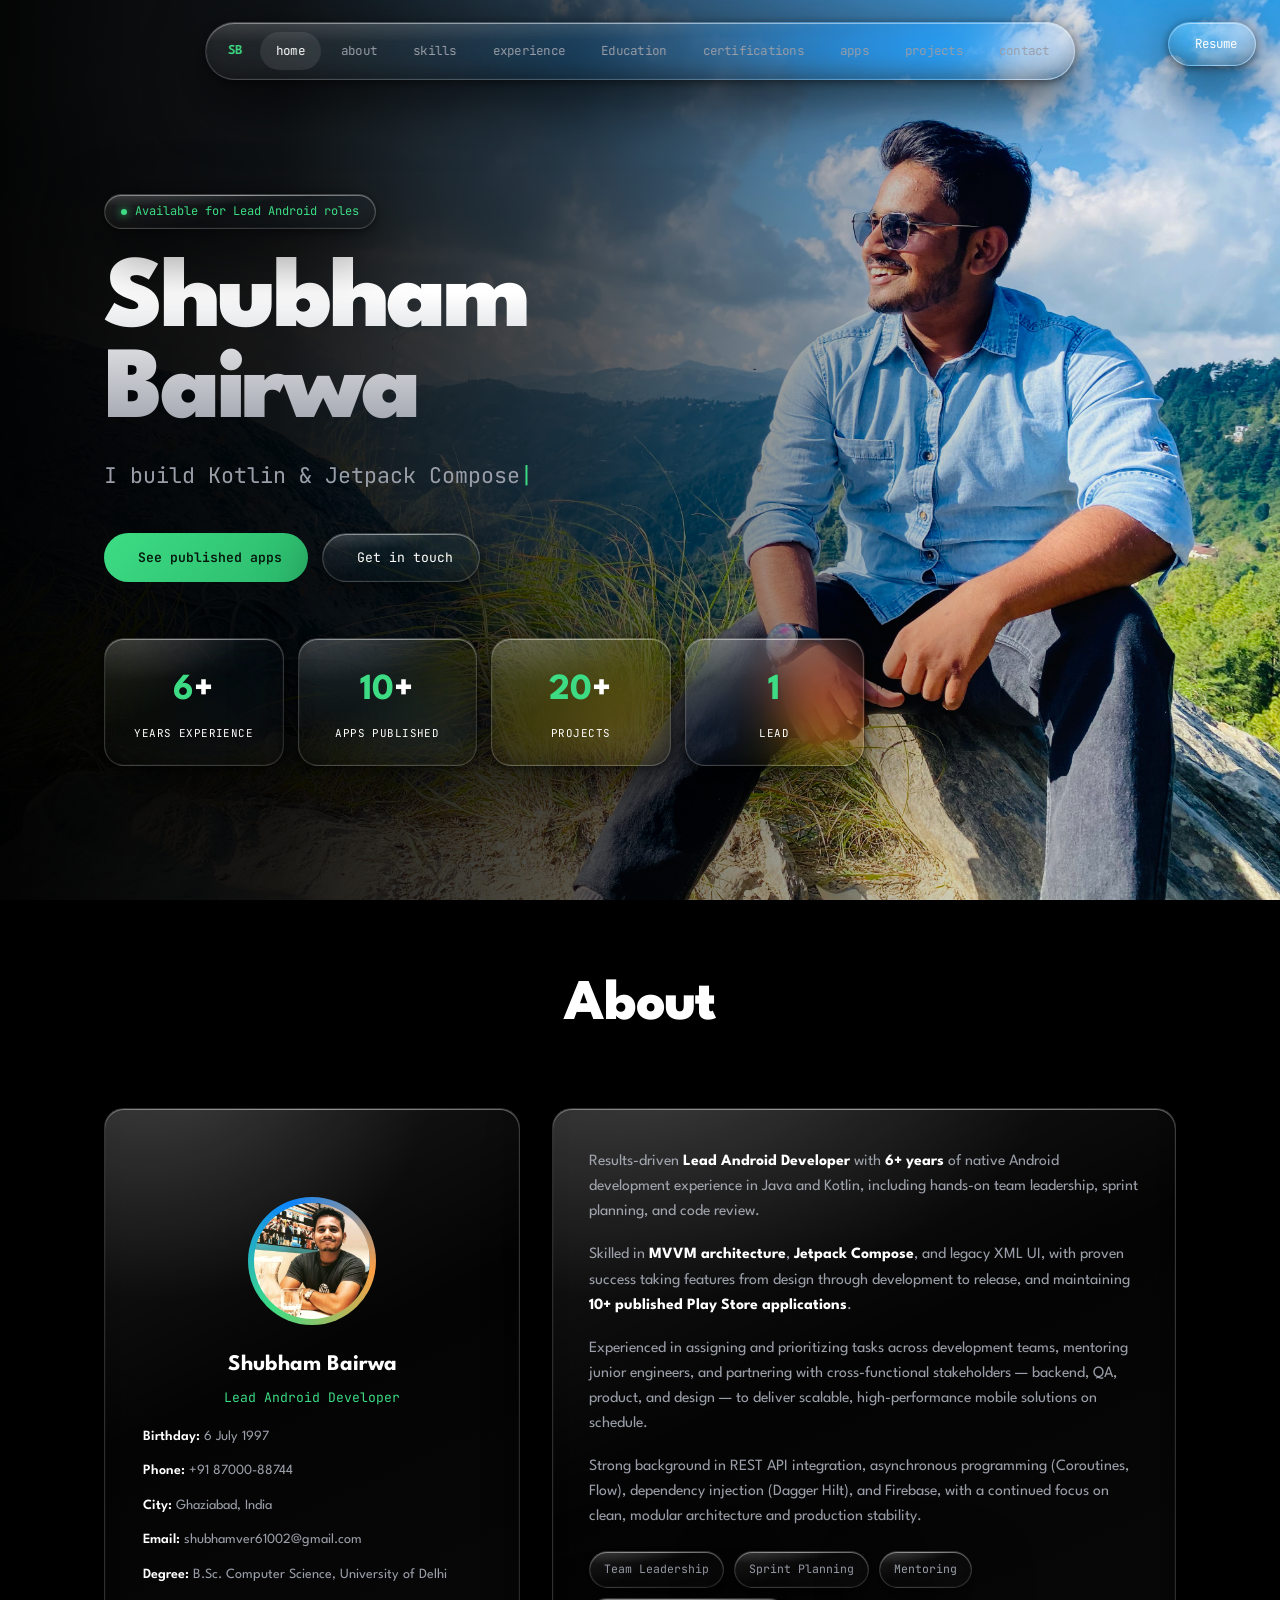
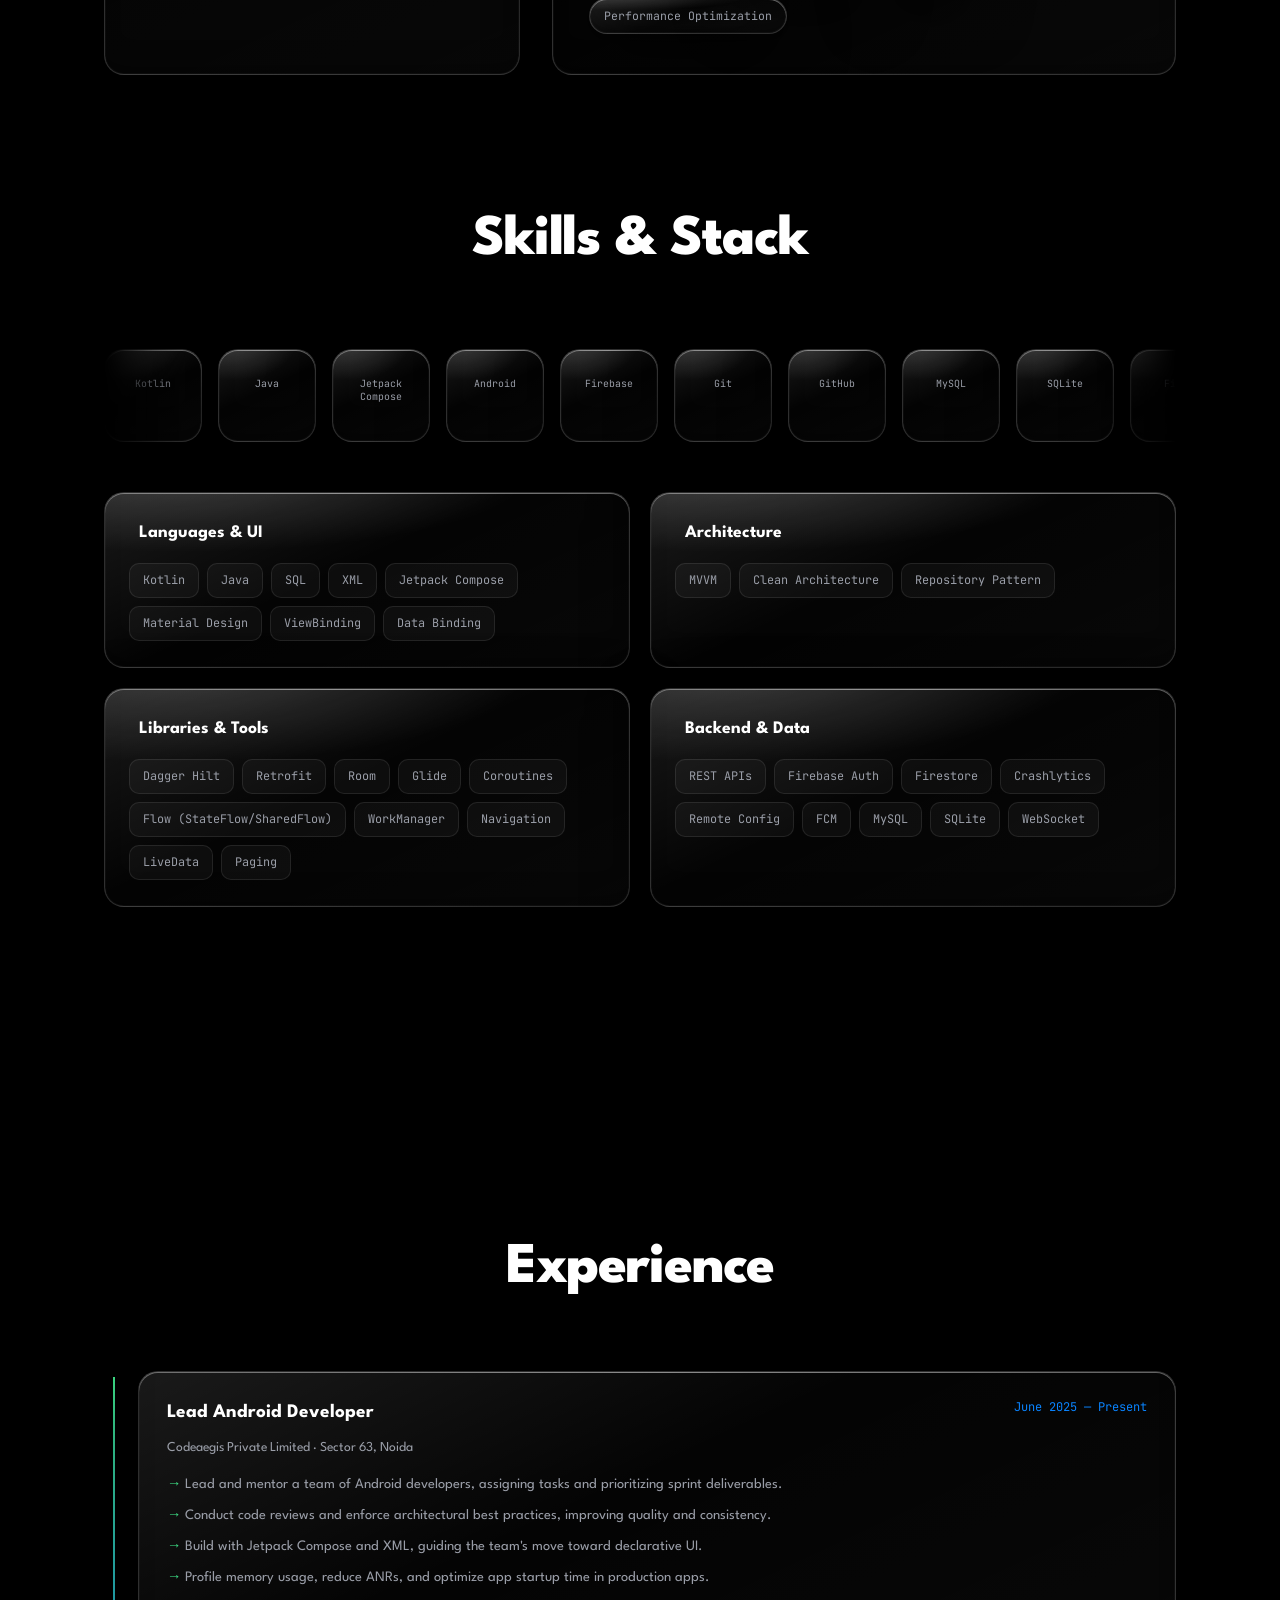
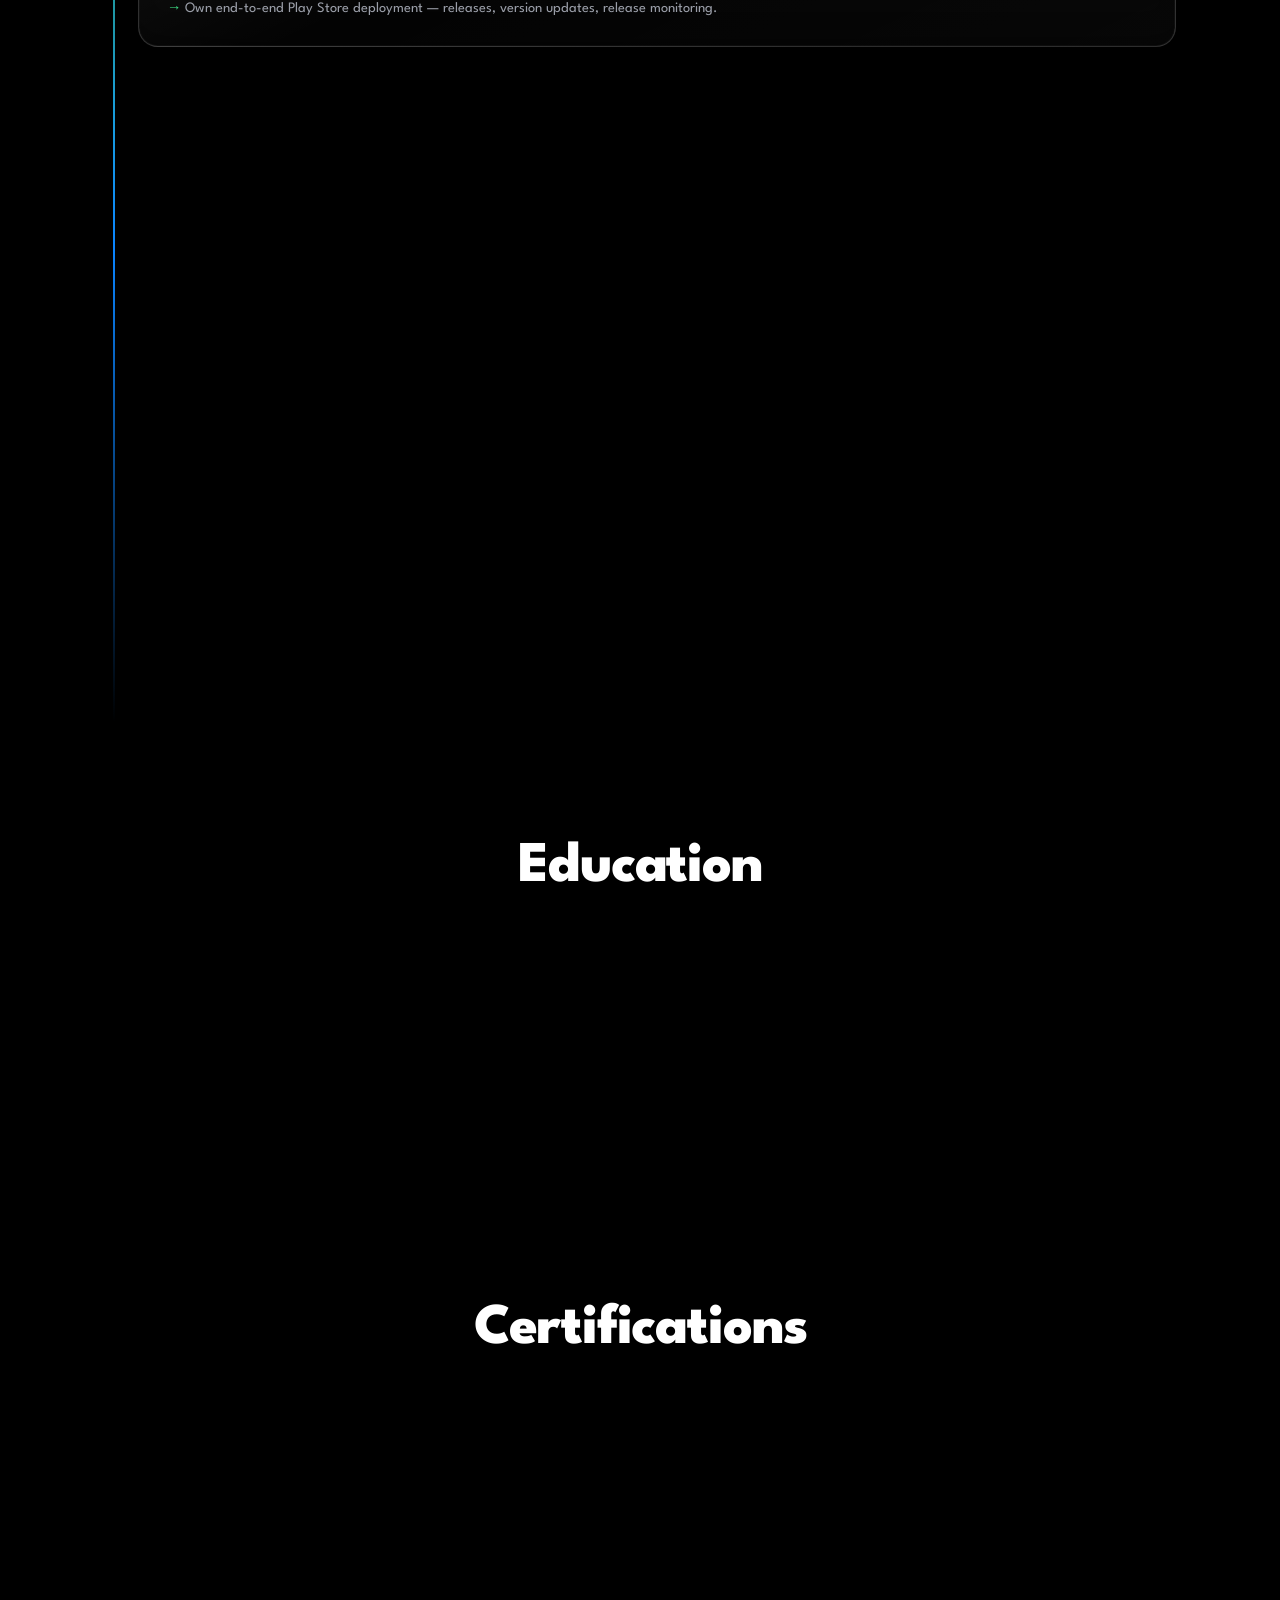
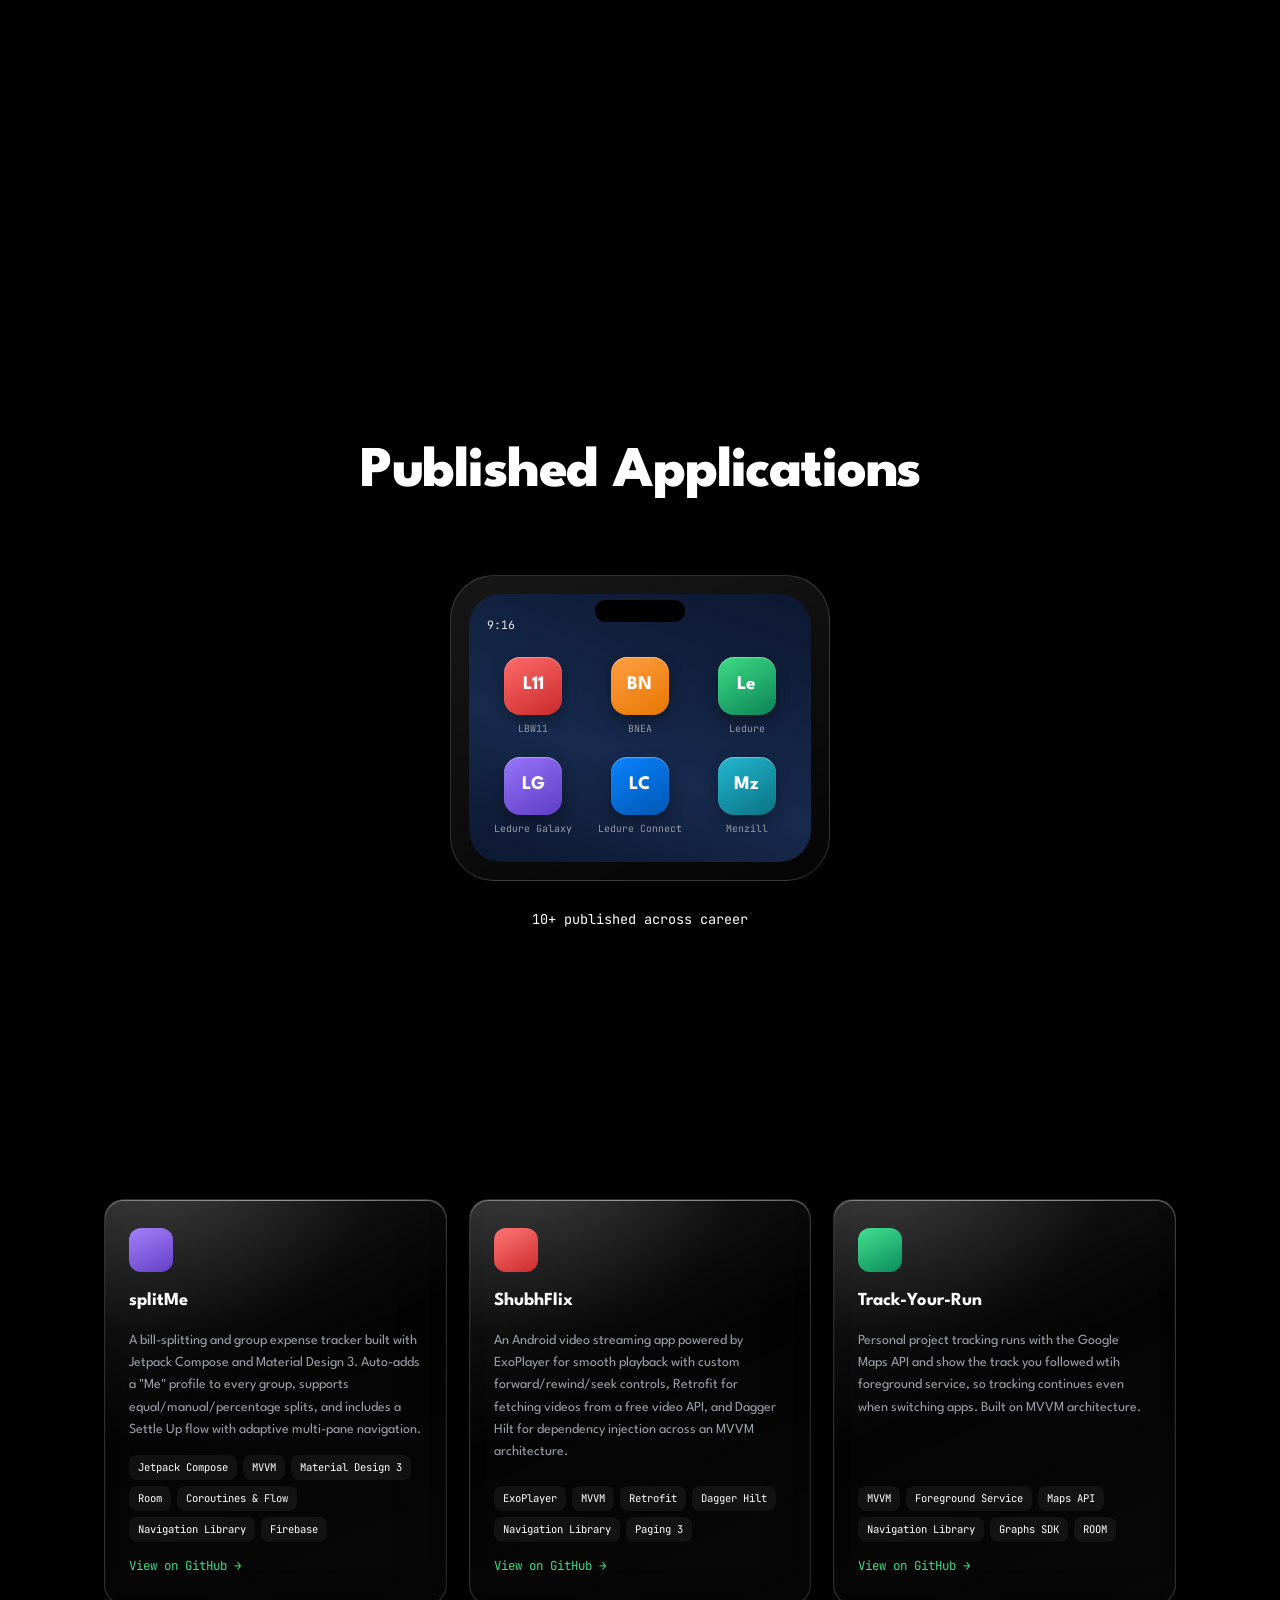
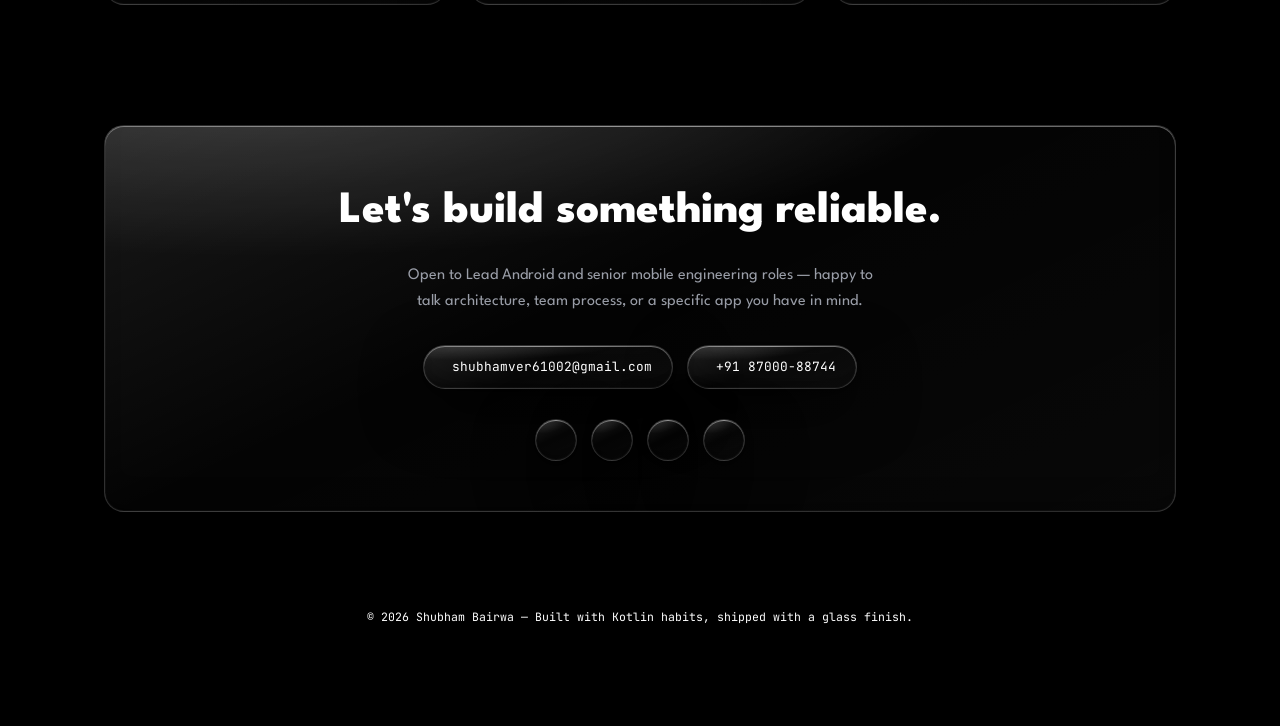
==== commit e14dded9: "merge from portfolio branch" ====
--- a/index.html
+++ b/index.html
@@ -2042,4 +2042,4 @@
 
 </body>
 
-</html>
+</html>
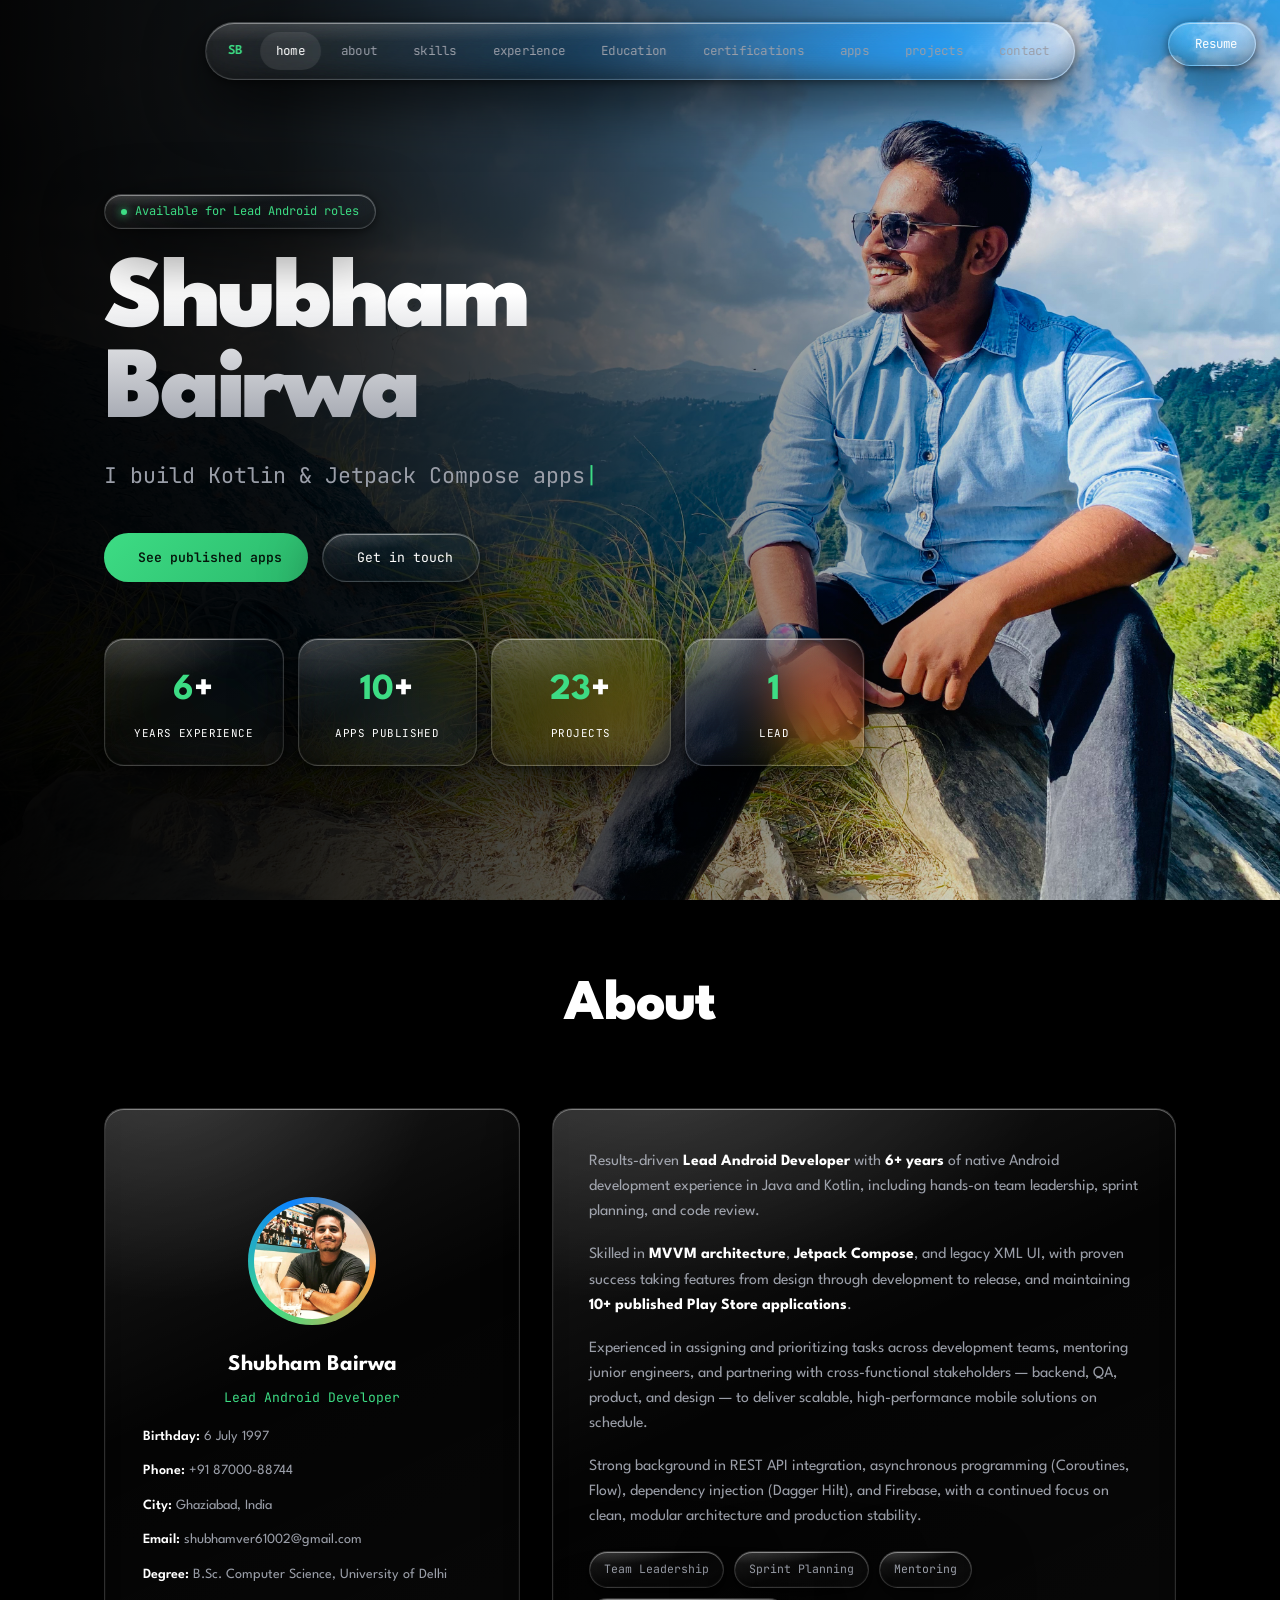
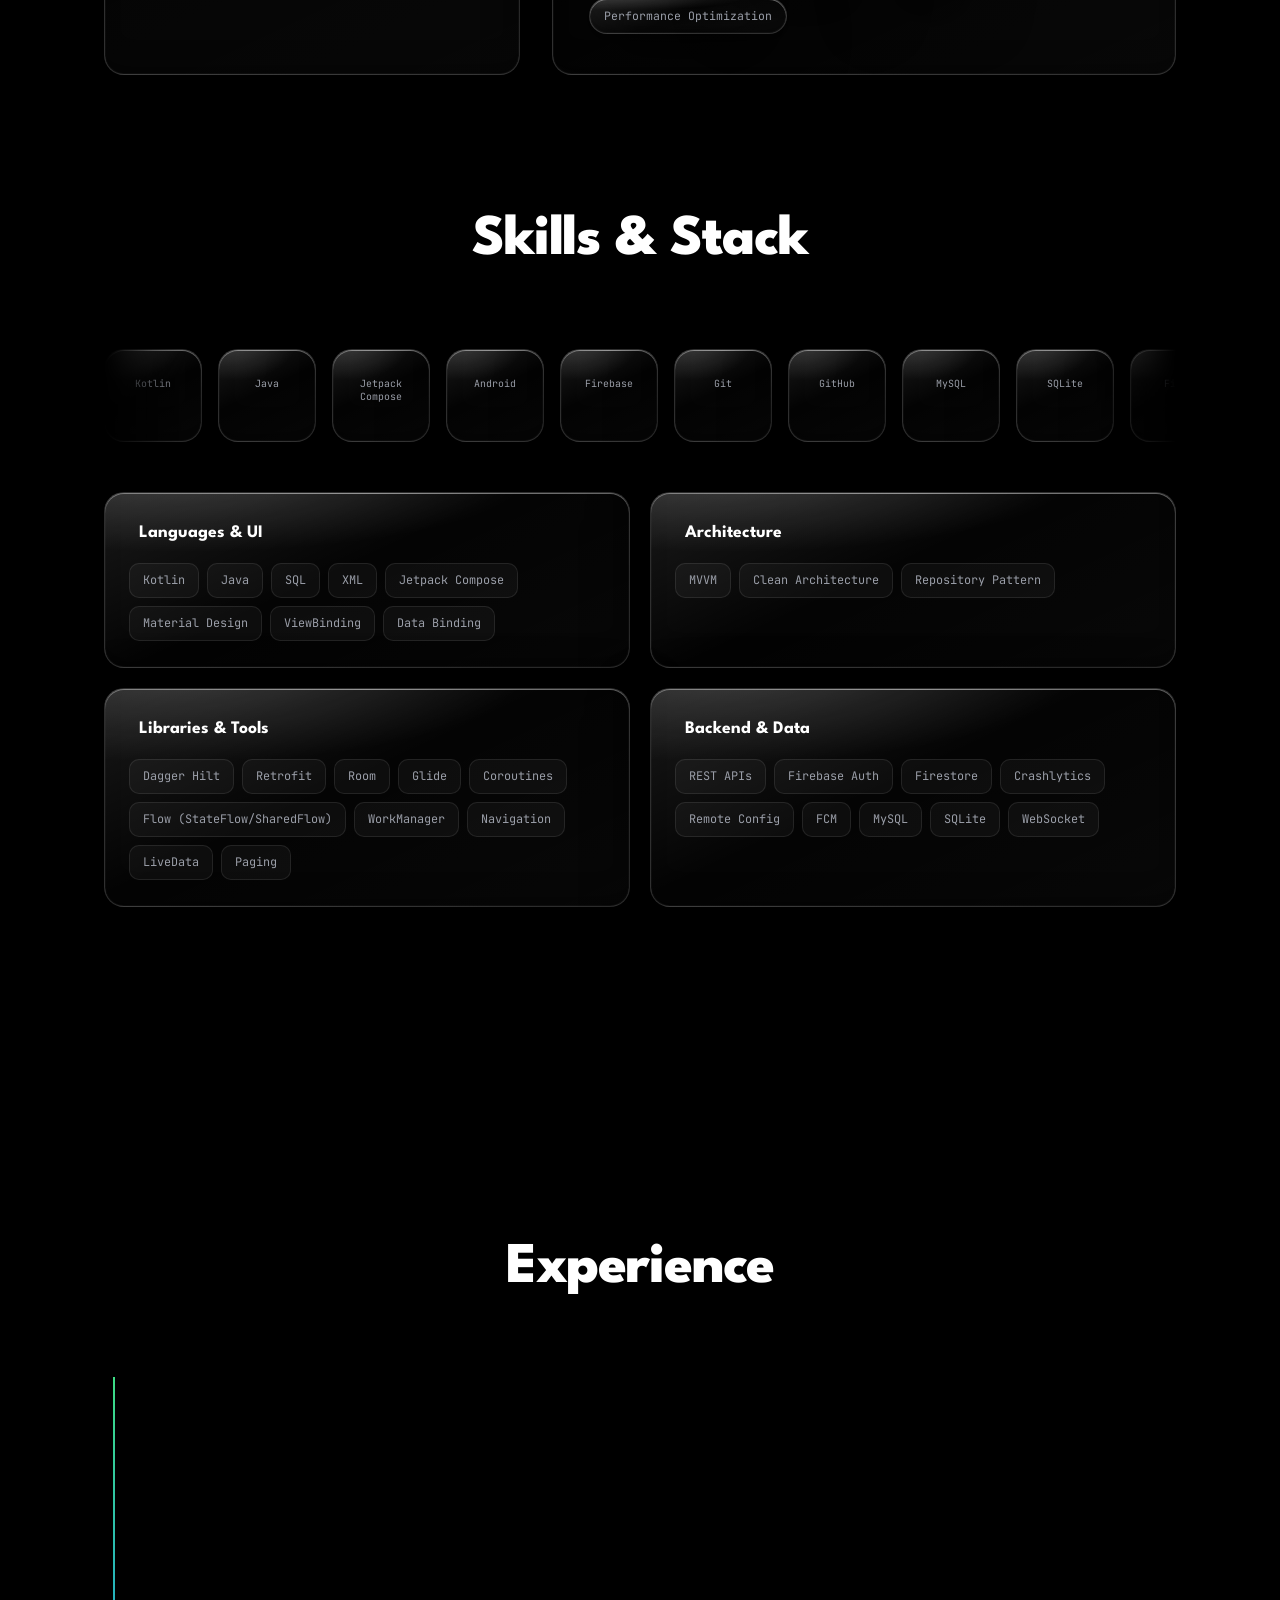
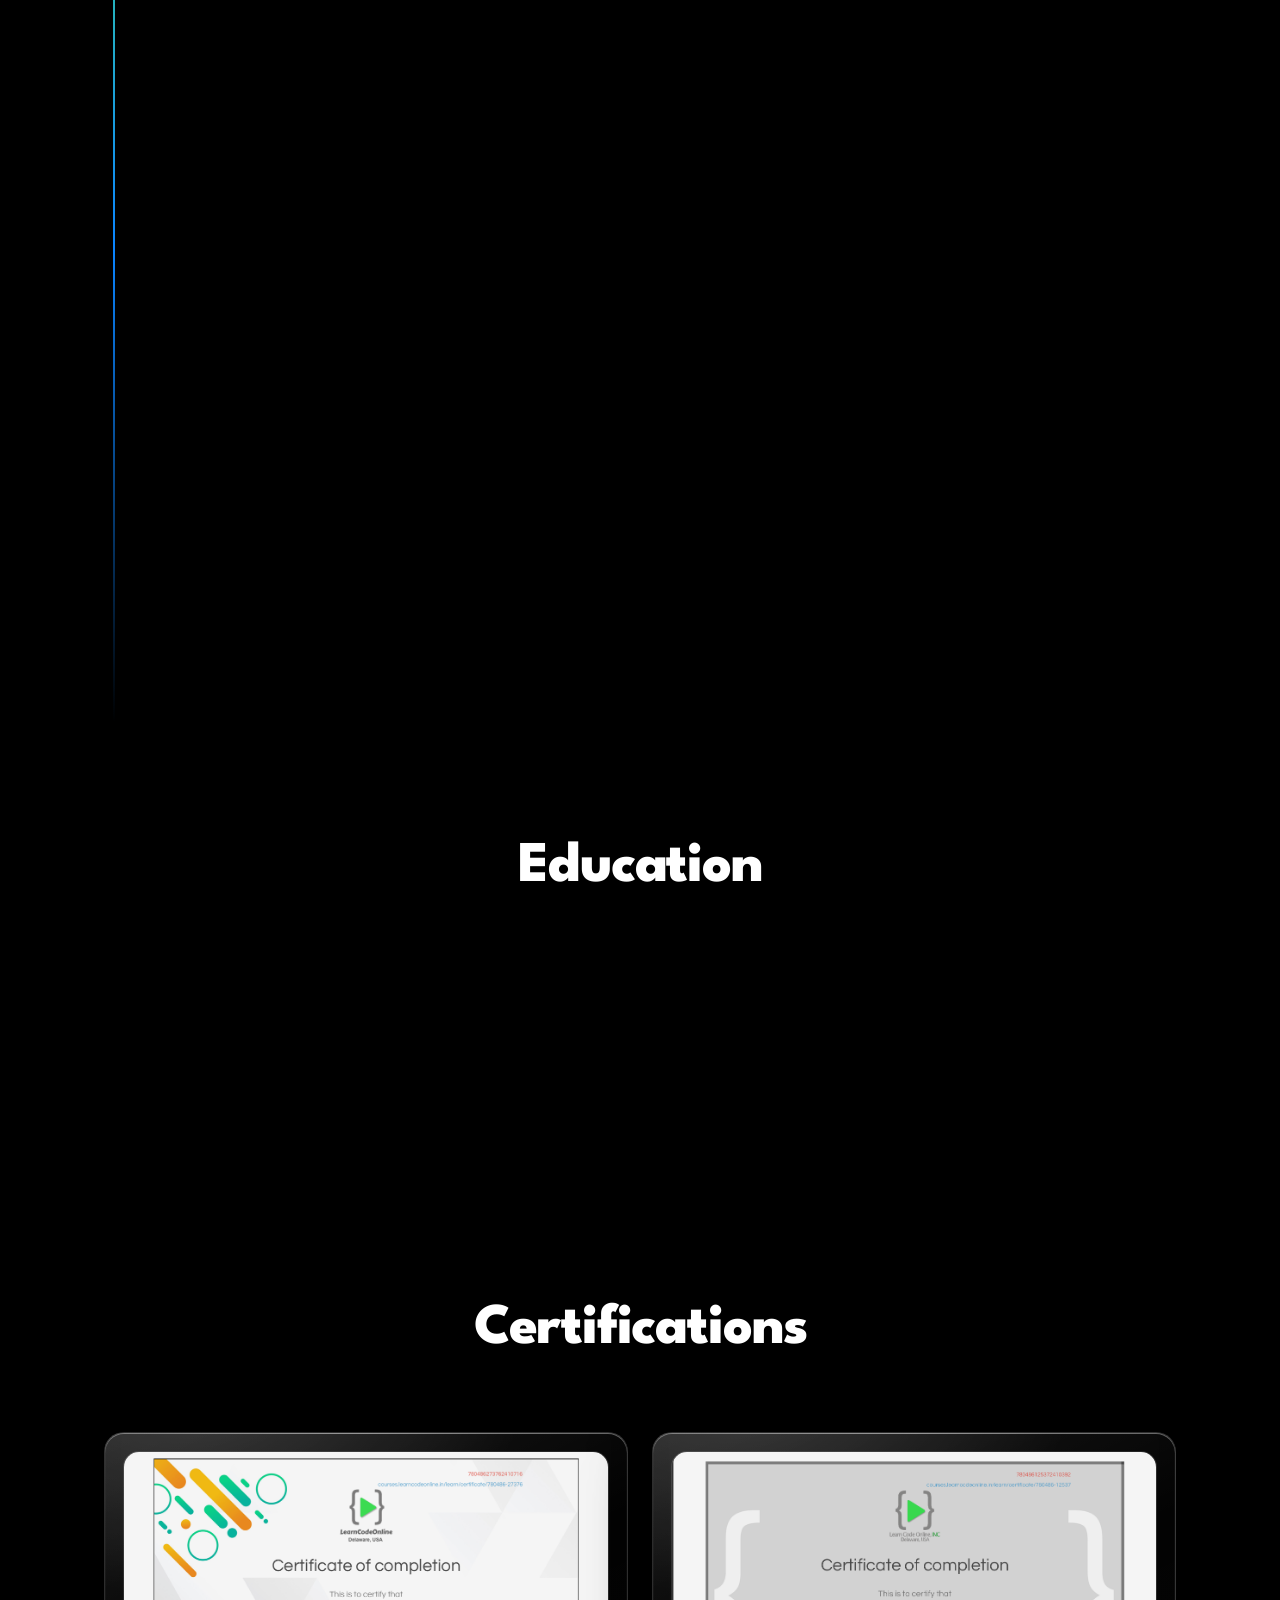
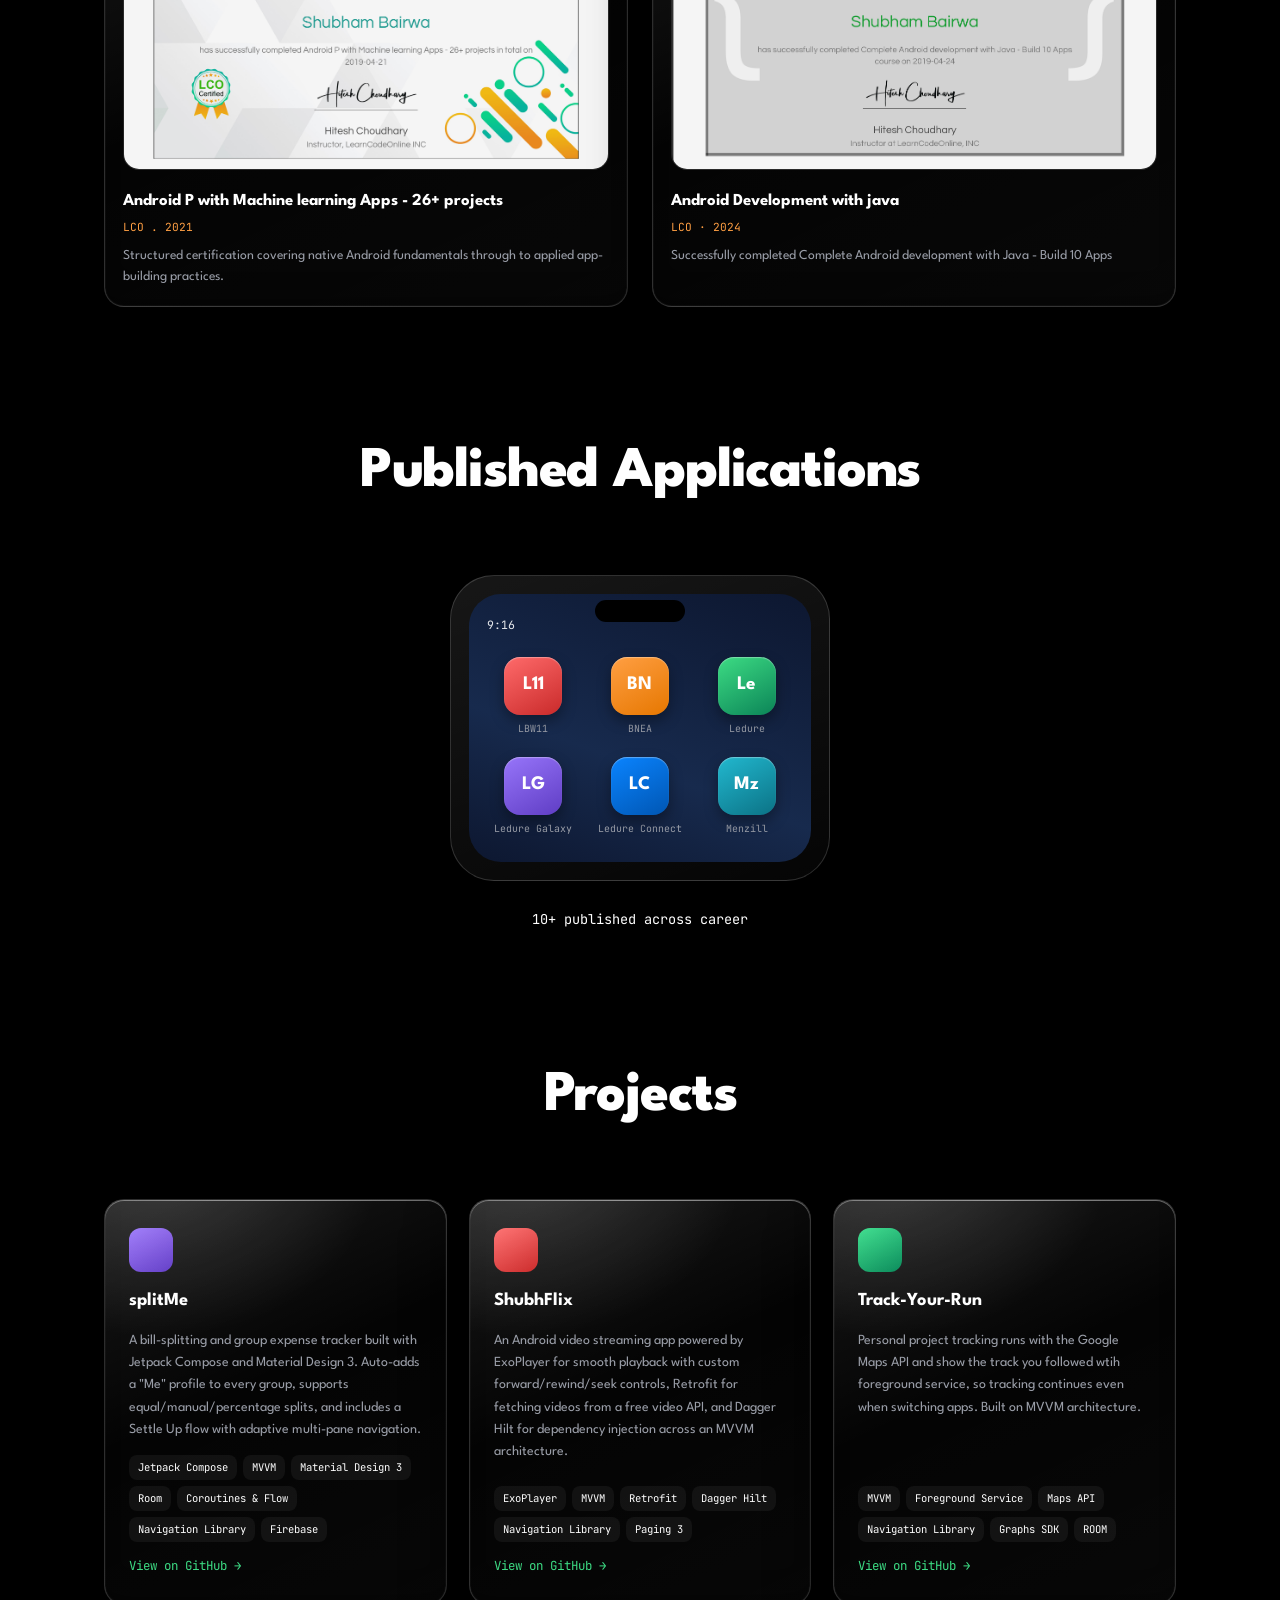
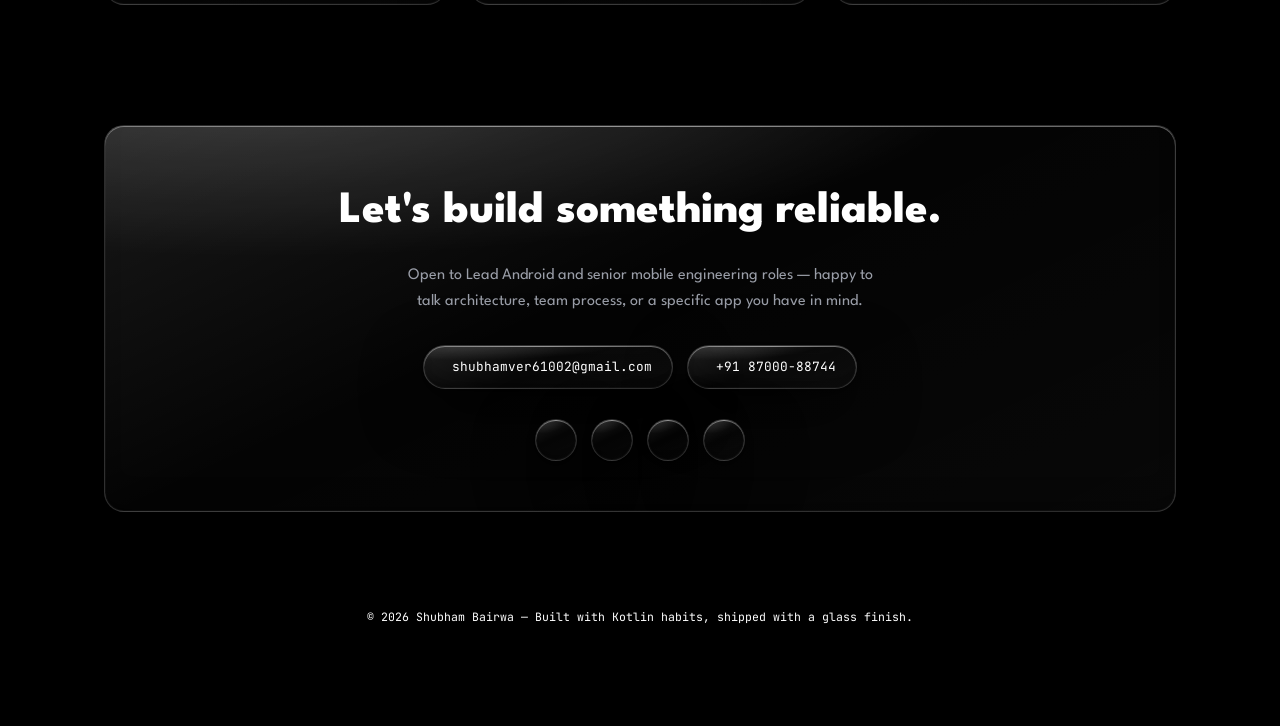
==== commit 78839b9f: "Point Resume button to new Android resume Co-Authored-By: Claude Opus 5.5 <noreply@anthropic.com>" ====
--- a/index.html
+++ b/index.html
@@ -1382,7 +1382,7 @@
     <a href="#contact" class="nav-link">contact</a>
   </nav>
 
-  <a class="cv-btn glass" href="./assets/docs/Shubham_Bairwa_Resume.docx" download>
+  <a class="cv-btn glass" href="./assets/docs/Shubham_Bairwa_Android_Resume.docx" download>
     <i class="ri-download-2-line"></i> Resume
   </a>
 
